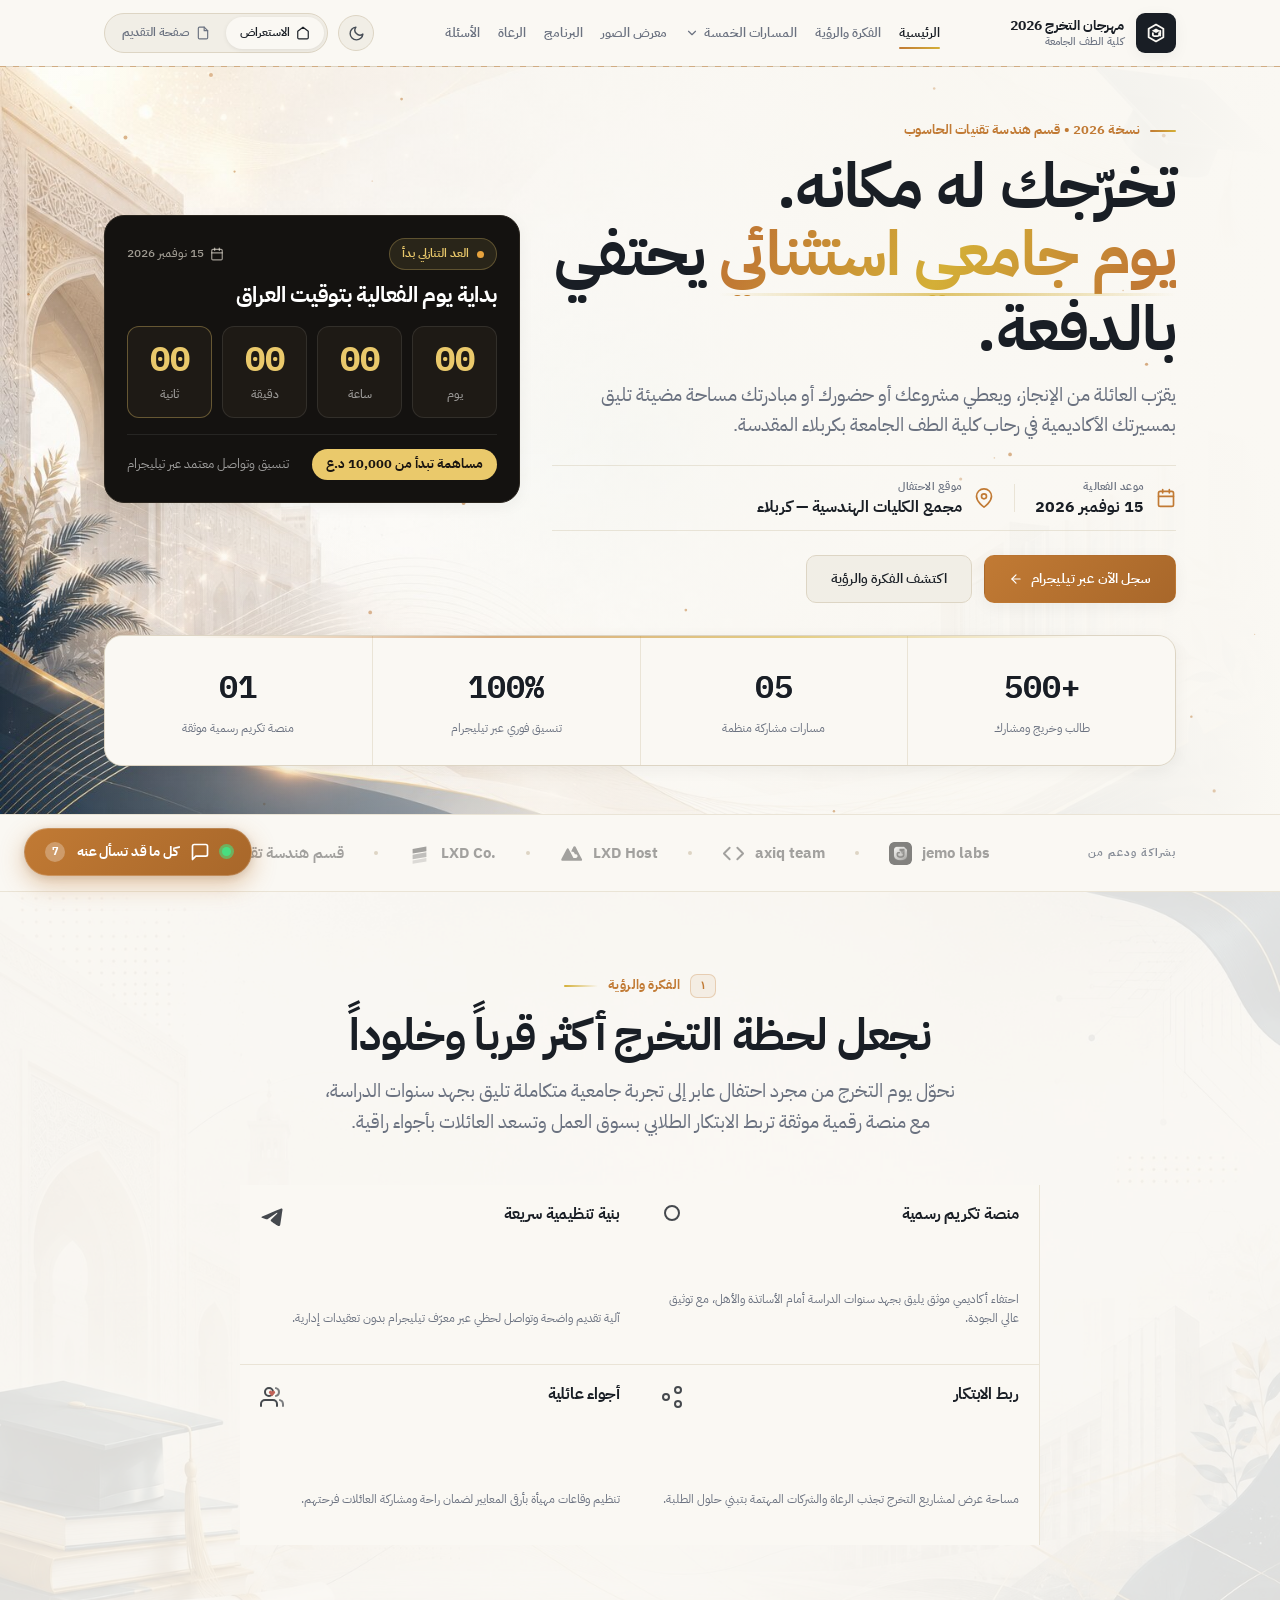
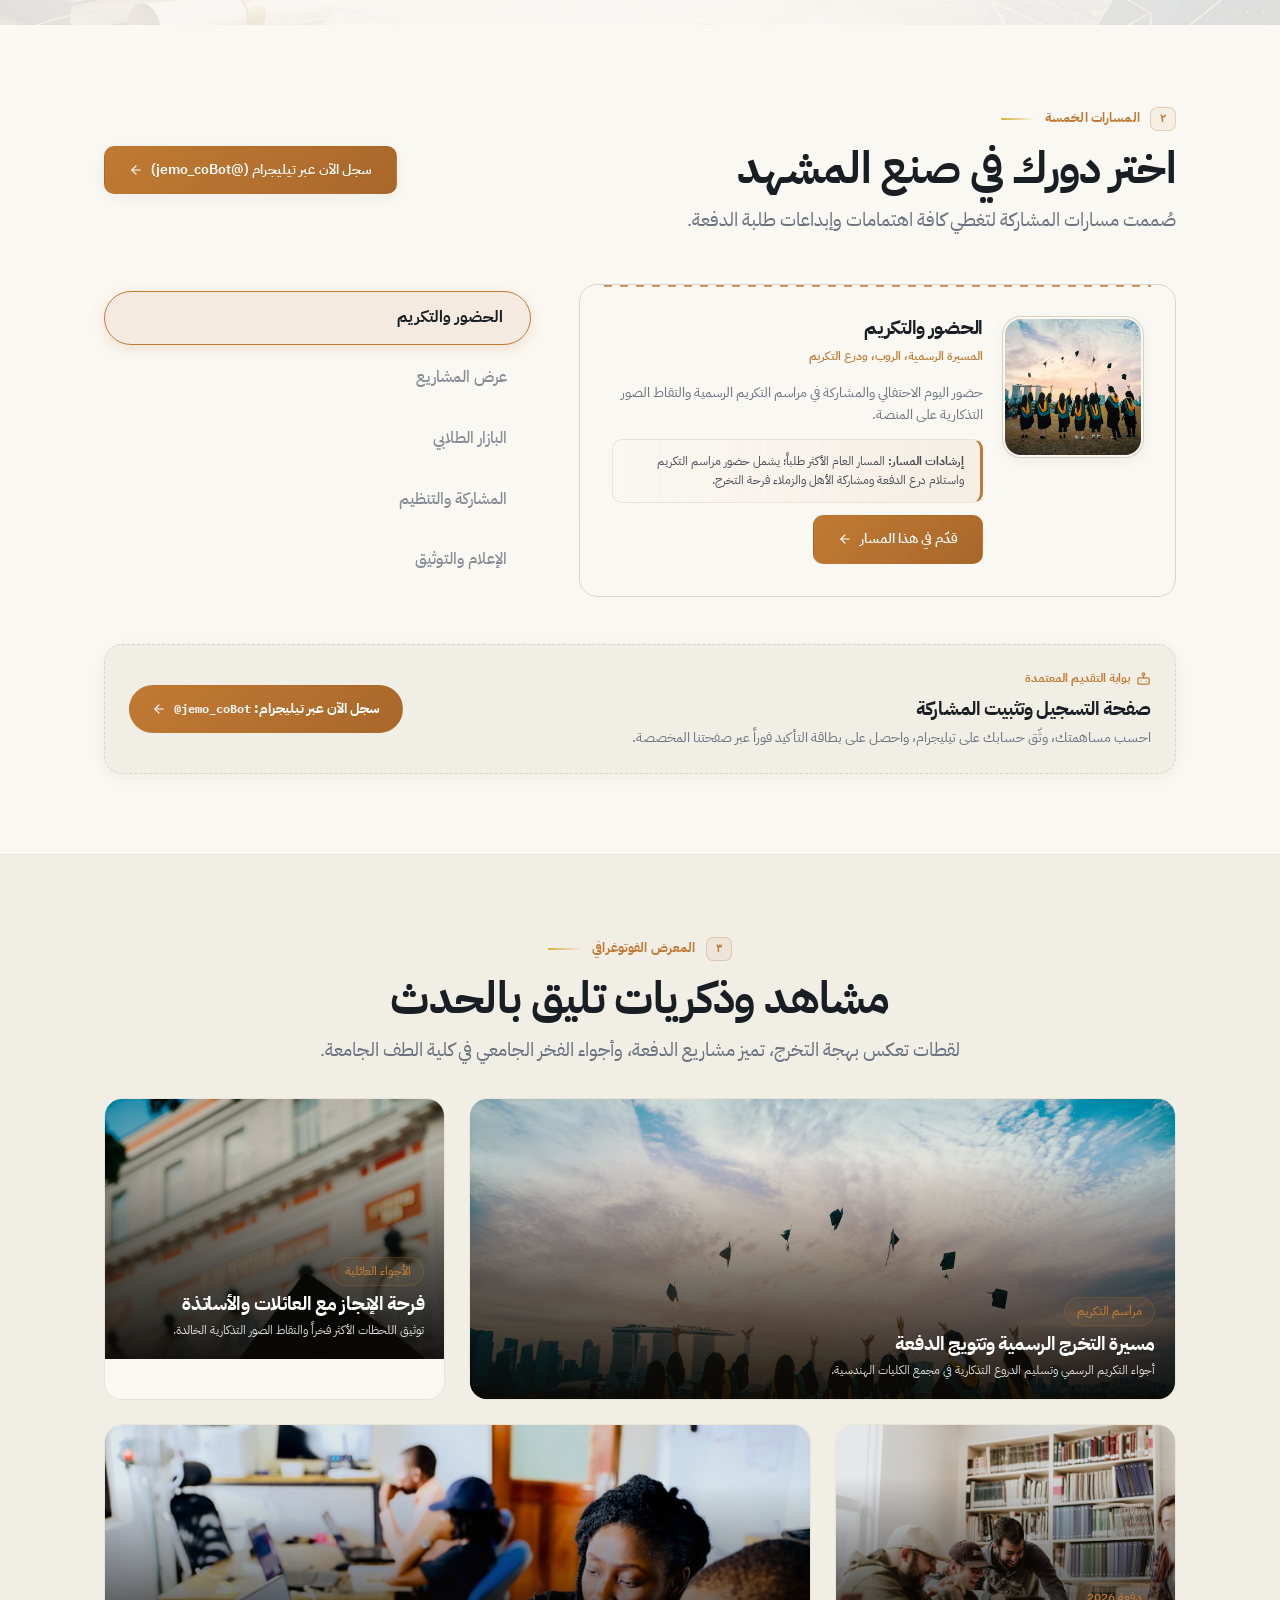
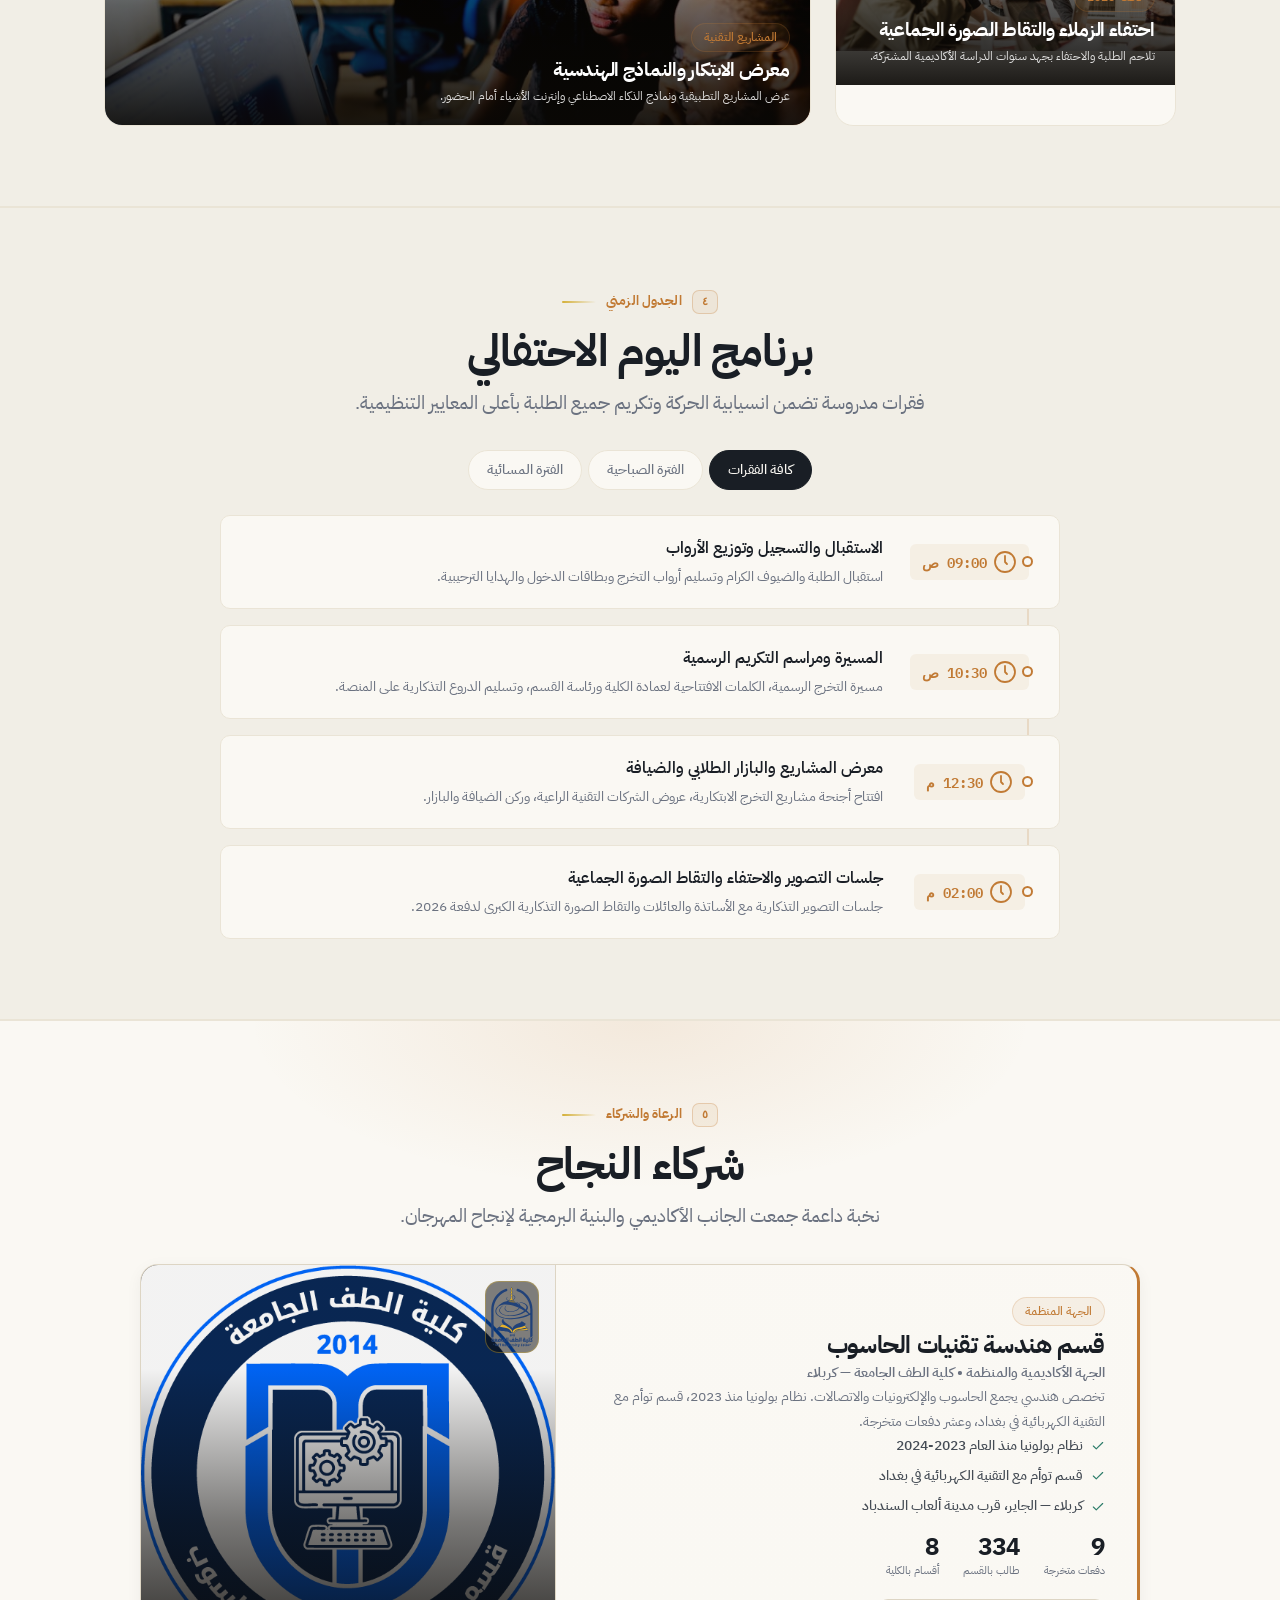
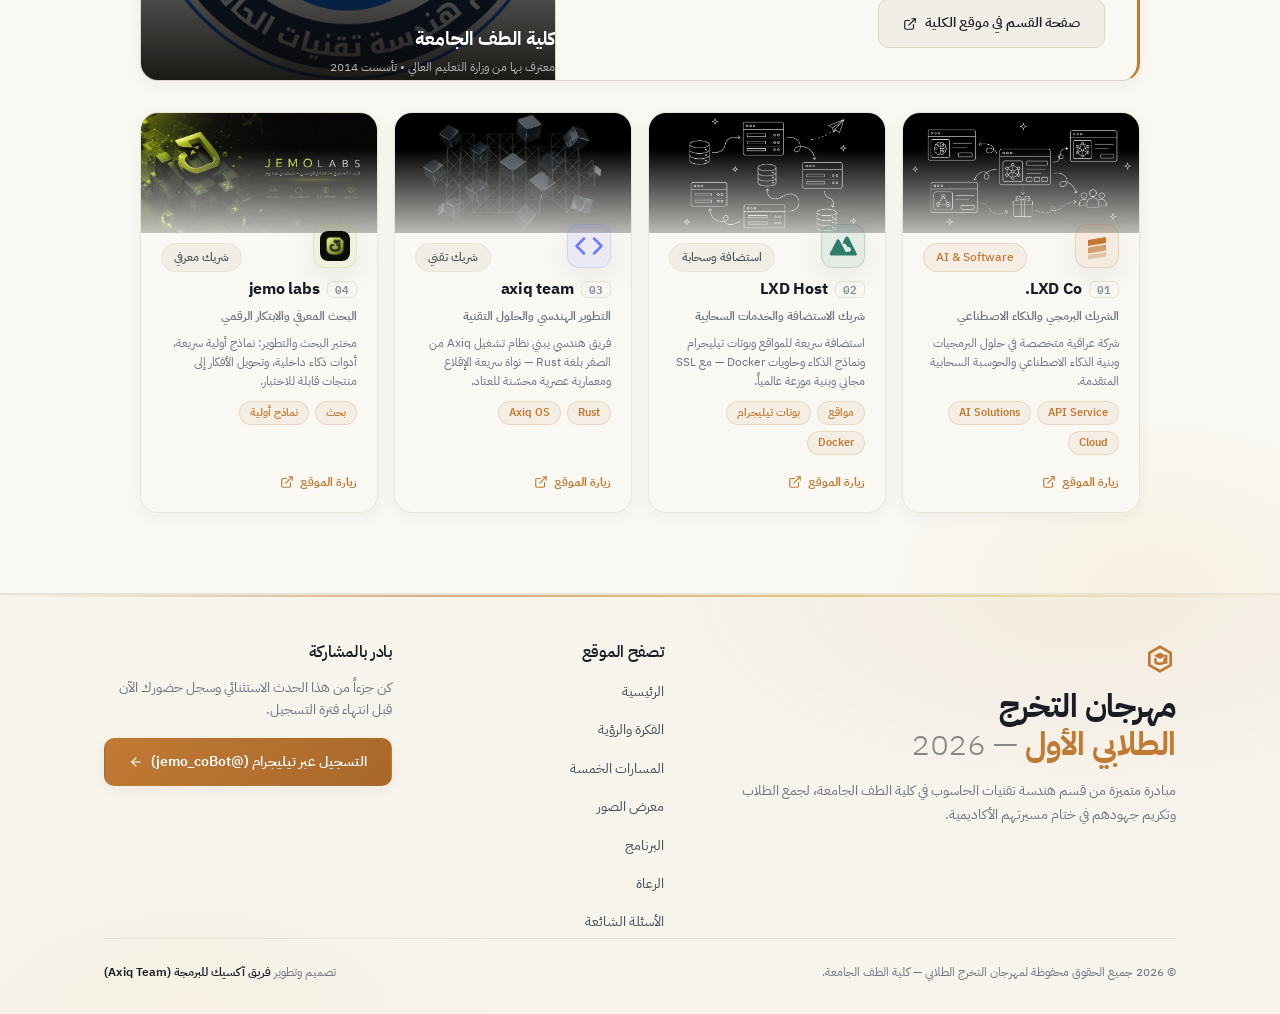
==== index.html @ ac850d54 "Move site to repo root for static host auto-detect" ====
<!doctype html>
<html lang="ar" dir="rtl">
  <head>
    <meta charset="UTF-8" />
    <meta name="viewport" content="width=device-width, initial-scale=1.0" />
    <meta name="theme-color" content="#faf8f3" />
    <meta name="description" content="مهرجان التخرج الطلابي الأول 2026 — قسم هندسة تقنيات الحاسوب | كلية الطف الجامعة (كربلاء المقدسة)." />
    <meta name="robots" content="index,follow,max-image-preview:large" />
    <link rel="icon" type="image/svg+xml" href="./public/favicon.svg" sizes="any" />
    <link rel="apple-touch-icon" href="./public/favicon.svg" />
    <link rel="preload" as="image" href="./public/images/hero-art.jpg" fetchpriority="high" />
    <link rel="preconnect" href="https://fonts.googleapis.com" />
    <link rel="preconnect" href="https://fonts.gstatic.com" crossorigin />
    <link href="https://fonts.googleapis.com/css2?family=IBM+Plex+Sans+Arabic:wght@400;600;700&family=IBM+Plex+Mono:wght@600&display=swap" rel="stylesheet" />
    <link rel="stylesheet" href="./src/style.css" />
    <meta name="color-scheme" content="light dark" />
    <script>(function(){try{var t=localStorage.getItem("mgf-theme");if(!t)t=matchMedia("(prefers-color-scheme: dark)").matches?"dark":"light";document.documentElement.dataset.theme=t;}catch(e){}})();</script>
    <title>مهرجان التخرج الطلابي الأول 2026 — قسم هندسة تقنيات الحاسوب | كلية الطف الجامعة</title>

    <!-- Open Graph / Twitter Card: تحسين شكل مشاركة الرابط على واتساب وتويتر وفيسبوك -->
    <meta property="og:type" content="website" />
    <meta property="og:locale" content="ar_IQ" />
    <meta property="og:site_name" content="مهرجان التخرج الطلابي الأول 2026" />
    <meta property="og:title" content="مهرجان التخرج الطلابي الأول 2026 — كلية الطف الجامعة" />
    <meta property="og:description" content="مهرجان التخرج الطلابي الأول 2026 — قسم هندسة تقنيات الحاسوب | كلية الطف الجامعة (كربلاء المقدسة)." />
    <meta property="og:image" content="./public/images/hero-graduation-main.jpg" />
    <meta property="og:image:type" content="image/jpeg" />
    <meta property="og:image:width" content="1400" />
    <meta property="og:image:height" content="933" />
    <meta property="og:image:alt" content="مسيرة التخرج الرسمية وتتويج دفعة 2026 في كلية الطف الجامعة" />
    <meta name="twitter:card" content="summary_large_image" />
    <meta name="twitter:title" content="مهرجان التخرج الطلابي الأول 2026 — كلية الطف الجامعة" />
    <meta name="twitter:description" content="مهرجان التخرج الطلابي الأول 2026 — قسم هندسة تقنيات الحاسوب | كلية الطف الجامعة (كربلاء المقدسة)." />
    <meta name="twitter:image" content="./public/images/hero-graduation-main.jpg" />
    <meta name="twitter:image:alt" content="مسيرة التخرج الرسمية وتتويج دفعة 2026 في كلية الطف الجامعة" />

    <!-- Structured Data: Event Schema -->
    <script type="application/ld+json">
    {
      "@context": "https://schema.org",
      "@type": "Event",
      "name": "المهرجان الطلابي الأول للتخرج",
      "description": "مهرجان التخرج الطلابي الأول 2026 — قسم هندسة تقنيات الحاسوب | كلية الطف الجامعة (كربلاء المقدسة)",
      "startDate": "2026-11-15T09:00:00+03:00",
      "endDate": "2026-11-15T21:00:00+03:00",
      "location": {
        "@type": "Place",
        "name": "مجمع الكليات الهندسية",
        "address": {
          "@type": "PostalAddress",
          "addressCountry": "IQ",
 "addressRegion": "كربلاء",
          "addressLocality": "كربلاء المقدسة"
        }
      },
      "organizer": {
        "@type": "Organization",
        "name": "قسم هندسة تقنيات الحاسوب",
        "url": "https://taf-university.edu.iq"
      },
      "audience": "طلاب وخريجو قسم هندسة تقنيات الحاسوب",
      "keywords": "melahed, تخرج, 2026, كربلاء, الجامعة, العراق"
    }
    </script>

    <link rel="canonical" href="https://taf-graduation-2026.github.io/" />
    <link rel="alternate" hreflang="ar" href="https://taf-graduation-2026.github.io/" />
  </head>
  <body>
    <a href="#view-home" class="skip-link" aria-label="الانتقال إلى المحتوى الرئيسي">الانتقال إلى المحتوى الرئيسي</a>
    <div id="app"></div>
    <noscript>يرجى تفعيل JavaScript في المتصفح لعرض هذه الصفحة بشكل صحيح.</noscript>
    <script src="./src/main.js" defer></script>
  </body>
</html>
---- src/style.css ----
:root {
  /* ===== نظام "لوحة الدائرة" (Circuit Board) ===== */
  /* هوية بصرية مستوحاة من الهندسة الحاسوبية: لوحة دوائر دافئة، */
  /* مسارات نحاسية، ونبضة إشارة تركوازية — بدل القالب الأزرق التقليدي */
  --bg: #faf8f3;
  --surface: #f1eee6;
  --surface-warm: #f7f4ec;
  --fg: #191e25;
  --fg-2: #454c55;
  --muted: #6b7280;
  --meta: #868c96;
  --border: #ddd5c4;
  --border-soft: #eae4d6;
  --accent: #c17a34;
  --accent-on: #ffffff;
  --accent-hover: #a8672a;
  --accent-active: #8f5722;
  --success: #2e7d6b;
  --warn: #c99a2e;
  --danger: #b33f32;
  --font-display: "IBM Plex Sans Arabic",
  -apple-system,
  BlinkMacSystemFont,
  "SF Pro Display",
  "Segoe UI",
  Roboto,
  sans-serif;
  --font-body: "IBM Plex Sans Arabic",
  -apple-system,
  BlinkMacSystemFont,
  "SF Pro Text",
  "Segoe UI",
  Roboto,
  sans-serif;
  --font-mono: "IBM Plex Mono",
  "SF Mono",
  ui-monospace,
  Menlo,
  Monaco,
  Consolas,
  monospace;
  --text-xs: 12px;
  --text-sm: 14px;
  --text-base: 16px;
  --text-lg: 19px;
  --text-xl: 24px;
  --text-2xl: 32px;
  --text-3xl: 44px;
  --text-4xl: 60px;
  --leading-body: 1.6;
  --leading-tight: 1.15;
  --tracking-display: -.015em;
  --space-1: 4px;
  --space-2: 8px;
  --space-3: 12px;
  --space-4: 16px;
  --space-5: 20px;
  --space-6: 24px;
  --space-8: 32px;
  --space-12: 48px;
  --section-y-desktop: 80px;
  --section-y-tablet: 56px;
  --section-y-phone: 40px;
  --radius-sm: 6px;
  --radius-md: 10px;
  --radius-lg: 18px;
  --radius-pill: 980px;
  --elev-flat: none;
  --elev-ring: 0 0 0 1px var(--border);
  --elev-raised: 0 10px 28px rgba(25,
  30,
  37,
  .07);
  --elev-subtle: 0 4px 16px rgba(25,
  30,
  37,
  .05);
  --focus-ring: 0 0 0 4px color-mix(in oklab,
  var(--accent),
  transparent 70%);
  --motion-fast: .16s;
  --motion-base: .24s;
  --ease-standard: cubic-bezier(.28,
  0,
  .22,
  1);
  --container-max: 1120px;
  --container-gutter-desktop: 24px;
  --container-gutter-tablet: 20px;
  --container-gutter-phone: 16px}

*,
*:before,
*:after {
  box-sizing:border-box;
  margin:0;
  padding:0}

html {
  scroll-behavior:smooth;
  background-color:var(--bg);
  color:var(--fg);
  font-family:var(--font-body);
  font-size:var(--text-base);
  line-height:var(--leading-body);
  -webkit-font-smoothing:antialiased}

body {
  background-color:var(--bg);
  overflow-x:hidden}


.progress-bar-container {
  position:fixed;
  top:0;
  left:0;
  right:0;
  height:3px;
  background:transparent;
  z-index:9999;
  pointer-events:none;
}

.progress-bar-fill {
  height:100%;
  background:linear-gradient(90deg,#c17a34,#2e7d6b,#d4af37);
  width:0%;
  transition:width .1s linear;
}

#confettiCanvas {
  position:fixed;
  inset:0;
  width:100%;
  height:100%;
  pointer-events:none;
  z-index:99999;
}

a {
  color:inherit;
  text-decoration:none}

button,
input,
select,
textarea {
  font:inherit;
  color:inherit}

.container {
  width:100%;
  max-width:var(--container-max);
  margin-inline:auto;
  padding-inline:var(--container-gutter-desktop)}

@media (max-width: 920px) {
  .container {
    padding-inline:var(--container-gutter-tablet)  }

}

@media (max-width: 640px) {
  .container {
    padding-inline:var(--container-gutter-phone)  }

}

h1,
h2,
h3,
h4 {
  font-family:var(--font-display);
  font-weight:700;
  line-height:var(--leading-tight);
  letter-spacing:var(--tracking-display)}

.eyebrow {
  display:inline-flex;
  align-items:center;
  gap:6px;
  font-size:var(--text-xs);
  font-weight:600;
  color:var(--accent);
  text-transform:uppercase;
  letter-spacing:.05em;
  margin-bottom:var(--space-2)}

.lead {
  font-size:var(--text-lg);
  color:var(--muted);
  max-width:640px;
  font-weight:400}

.body-muted {
  color:var(--muted);
  font-size:var(--text-sm)}

.badge {
  display:inline-flex;
  align-items:center;
  gap:6px;
  padding:4px 12px;
  border-radius:var(--radius-pill);
  font-size:var(--text-xs);
  font-weight:500;
  background:var(--surface);
  color:var(--fg-2);
  border:1px solid var(--border-soft)}

.badge-accent {
  background:color-mix(in oklab,
  var(--accent),
  transparent 92%);
  color:var(--accent);
  border-color:color-mix(in oklab,
  var(--accent),
  transparent 80%)}

.badge-dot {
  width:6px;
  height:6px;
  border-radius:50%;
  background:var(--accent)}

.btn {
  display:inline-flex;
  align-items:center;
  justify-content:center;
  gap:8px;
  padding:12px 24px;
  border-radius:var(--radius-md);
  font-size:var(--text-sm);
  font-weight:600;
  border:1.5px solid transparent;
  cursor:pointer;
  transition:all var(--motion-base) var(--ease-standard);
  text-decoration:none;
  white-space:nowrap}

.btn:focus-visible {
  outline:none;
  box-shadow:var(--focus-ring)}

.btn-primary {
  background:var(--accent);
  color:var(--accent-on)}

.btn-primary:hover {
  background:var(--accent-hover);
  transform:translateY(-1px)}

.btn-primary:active {
  background:var(--accent-active);
  transform:translateY(0)}

.btn-secondary {
  background:var(--surface);
  color:var(--fg);
  border:1px solid var(--border)}

.btn-secondary:hover {
  background:var(--border-soft);
  border-color:var(--meta);
  transform:translateY(-1px)}

.btn-secondary:active {
  background:var(--border);
  transform:translateY(0)}

.btn-dark {
  background:var(--fg);
  color:var(--bg)}

.btn-dark:hover {
  background:#000f14;
  transform:translateY(-1px)}

.btn-ghost {
  background:transparent;
  color:var(--accent);
  padding:8px 12px}

.btn-ghost:hover {
  background:color-mix(in oklab,
  var(--accent),
  transparent 94%)}

.btn.is-loading {
  cursor:progress;
  opacity:.82;
  position:relative;
  pointer-events:none}

.btn.is-loading:after {
  content:"";
  width:14px;
  height:14px;
  border:2px solid rgba(255,
  255,
  255,
  .4);
  border-top-color:#fff;
  border-radius:50%;
  animation:spin .7s linear infinite;
  margin-right:6px}

@keyframes spin {
  to {
    transform:rotate(360deg)  }

}

.icon-svg {
  width:18px;
  height:18px;
  stroke-width:2;
  stroke:currentColor;
  fill:none;
  stroke-linecap:round;
  stroke-linejoin:round;
  flex-shrink:0}

.icon-svg-sm {
  width:14px;
  height:14px;
  stroke-width:2;
  stroke:currentColor;
  fill:none;
  stroke-linecap:round;
  stroke-linejoin:round;
  flex-shrink:0}

.icon-svg-lg {
  width:24px;
  height:24px;
  stroke-width:1.8;
  stroke:currentColor;
  fill:none;
  stroke-linecap:round;
  stroke-linejoin:round;
  flex-shrink:0}

.site-nav {
  position:sticky;
  top:0;
  z-index:100;
  background:#faf8f3d9;
  backdrop-filter:saturate(160%) blur(20px);
  -webkit-backdrop-filter:saturate(160%) blur(20px);
  border-bottom:1px solid var(--border);
  transition:background var(--motion-base)}

.site-nav:after {
  content:"";
  position:absolute;
  bottom:-1px;
  right:0;
  left:0;
  height:1px;
  background:repeating-linear-gradient(90deg, var(--accent) 0 6px, transparent 6px 13px);
  opacity:.45}

section[id] {
  scroll-margin-top:72px}

.site-nav-inner {
  display:flex;
  align-items:center;
  justify-content:space-between;
  height:58px;
  gap:16px}

.nav-brand {
  display:flex;
  align-items:center;
  gap:10px;
  font-weight:700;
  font-size:var(--text-sm);
  color:var(--fg);
  cursor:pointer}

.nav-brand-tag {
  font-size:11px;
  padding:2px 8px;
  border-radius:var(--radius-pill);
  background:var(--surface);
  color:var(--muted);
  border:1px solid var(--border-soft);
  white-space:nowrap}

.nav-links {
  display:flex;
  align-items:center;
  gap:20px;
  list-style:none}

.skip-link {
  position: absolute;
  left: -9999px;
  top: -9999px;
  width: 1px;
  height: 1px;
  overflow: hidden;
}
.skip-link:focus {
  position: fixed;
  left: 0;
  top: 0;
  width: 100%;
  padding: var(--space-4);
  background: var(--accent);
  color: var(--bg);
  z-index: 9999;
  font-size: var(--text-lg);
  border-radius: 0;
}

@media (max-width: 992px) {
  .nav-links {
    display:none  }

}

.nav-link {
  font-size:var(--text-sm);
  color:var(--muted);
  transition:color var(--motion-fast);
  cursor:pointer;
  background:none;
  border:none;
  padding:4px 0}

.nav-link:hover,
.nav-link.active {
  color:var(--fg)}

.nav-actions {
  display:flex;
  align-items:center;
  gap:10px}

.view-switcher-pill {
  display:flex;
  align-items:center;
  background:var(--surface);
  border:1px solid var(--border);
  border-radius:var(--radius-pill);
  padding:3px;
  gap:2px}

.view-tab-btn {
  padding:6px 14px;
  border-radius:var(--radius-pill);
  font-size:var(--text-xs);
  font-weight:600;
  border:none;
  background:transparent;
  color:var(--muted);
  cursor:pointer;
  display:flex;
  align-items:center;
  gap:6px;
  transition:all var(--motion-base) var(--ease-standard);
  white-space:nowrap}

.view-tab-btn.active {
  background:var(--bg);
  color:var(--fg);
  box-shadow:0 1px 4px #00000014}

.screen-view {
  display:none;
  animation:fadeInScreen var(--motion-base) var(--ease-standard) forwards}

.screen-view.active {
  display:block}

@keyframes fadeInScreen {
  0% {
    opacity:0;
    transform:translateY(6px)  }

to {
    opacity:1;
    transform:translateY(0)  }

}

.section-py {
  padding-block:var(--section-y-desktop)}

@media (max-width: 920px) {
  .section-py {
    padding-block:var(--section-y-tablet)  }

}

@media (max-width: 640px) {
  .section-py {
    padding-block:var(--section-y-phone)  }

}

.section-surface {
  background:var(--surface);
  border-top:1px solid var(--border-soft);
  border-bottom:1px solid var(--border-soft)}

.section-header {
  margin-bottom:var(--space-8)}

.section-header.text-center {
  text-align:center}

.section-header.text-center .lead {
  margin-inline:auto}

.section-title {
  font-size:var(--text-3xl);
  margin-bottom:var(--space-3)}

@media (max-width: 640px) {
  .section-title {
    font-size:var(--text-2xl)  }

}

.m-box {
  background:var(--bg);
  border:1px solid var(--border-soft);
  border-radius:var(--radius-lg);
  padding:var(--space-6);
  transition:border-color var(--motion-base) var(--ease-standard),
  box-shadow var(--motion-base) var(--ease-standard),
  transform var(--motion-base) var(--ease-standard);
  position:relative;
  display:flex;
  flex-direction:column}

.m-box:hover {
  border-color:var(--border);
  box-shadow:var(--elev-raised);
  transform:translateY(-3px)}

.hero-wrapper {
  padding-top:var(--space-12);
  padding-bottom:var(--space-12);
  position:relative;
  overflow:hidden}

.hero-wrapper .container {
  position:relative;
  z-index:2}

.canvas-stars {
  position:absolute;
  inset:0;
  width:100%;
  height:100%;
  pointer-events:none;
  z-index:1;
  opacity:.65}

.hero-grid {
  display:grid;
  grid-template-columns:1.2fr .8fr;
  gap:var(--space-8);
  align-items:center}

@media (max-width: 920px) {
  .hero-grid {
    grid-template-columns:1fr;
    gap:var(--space-6)  }

}

.hero-title {
  font-size:var(--text-4xl);
  font-weight:700;
  line-height:1.1;
  margin-bottom:var(--space-4);
  color:var(--fg)}

.hero-title span.highlight {
  color:var(--accent);
  display:inline-block}

@media (max-width: 640px) {
  .hero-title {
    font-size:var(--text-3xl)  }

}

.hero-event-details {
  display: flex;
  align-items: center;
  flex-wrap: wrap;
  gap: 20px;
  margin-block: var(--space-6);
  padding-block: var(--space-3);
  border-block: 1px solid color-mix(in oklab, var(--border), transparent 40%);
}

.event-detail-item {
  display: flex;
  align-items: center;
  gap: 12px;
}

.event-detail-icon {
  display: inline-flex;
  align-items: center;
  justify-content: center;
  color: var(--accent);
  flex-shrink: 0;
}

.event-detail-icon svg {
  width: 20px;
  height: 20px;
}

.event-detail-text {
  display: flex;
  flex-direction: column;
  gap: 2px;
}

.event-detail-label {
  font-size: 11px;
  font-weight: 600;
  color: var(--muted);
  letter-spacing: 0.02em;
}

.event-detail-val {
  font-size: var(--text-base);
  font-weight: 700;
  color: var(--fg);
  line-height: 1.3;
}

.event-detail-separator {
  width: 1px;
  height: 28px;
  background: var(--border-soft);
  flex-shrink: 0;
}

@media (max-width: 640px) {
  .hero-event-details {
    gap: 14px;
    padding-block: var(--space-2);
  }
  .event-detail-separator {
    display: none;
  }
  .event-detail-item {
    width: 100%;
  }
  .event-detail-val {
    font-size: var(--text-sm);
  }
}

[data-theme="dark"] .hero-event-details {
  border-color: rgba(255, 255, 255, 0.08);
}
[data-theme="dark"] .event-detail-separator {
  background: rgba(255, 255, 255, 0.12);
}
[data-theme="dark"] .event-detail-val {
  color: #fff;
}
.hero-actions {
  display: flex;
  align-items: center;
  gap: 12px;
  flex-wrap: wrap;
}

@media (max-width: 640px) {
  .hero-actions {
    flex-direction: column;
    gap: 10px;
    width: 100%;
    margin-top: var(--space-4);
  }
  .hero-actions .btn {
    width: 100%;
    height: 44px;
    padding: 10px 18px;
    font-size: 13.5px;
    justify-content: center;
    border-radius: var(--radius-md);
  }
}

.countdown-box {
  background:#141210;
  border:1px solid #2a251e;
  border-radius:20px;
  padding:22px;
  box-shadow:0 8px 24px rgba(0,
  0,
  0,
  .18);
  position:relative;
  overflow:hidden;
  color:#f5efe2}

.countdown-box:before {
  content:none}

.countdown-top {
  display:flex;
  align-items:center;
  justify-content:space-between;
  gap:10px;
  margin-bottom:10px}

.cd-status {
  display:inline-flex;
  align-items:center;
  gap:8px;
  font-size:12px;
  font-weight:600;
  color:#eac96b;
  background:rgba(234,
  201,
  107,
  .1);
  border:1px solid rgba(234,
  201,
  107,
  .28);
  border-radius:var(--radius-pill);
  padding:5px 12px;
  white-space:nowrap}

.cd-dot {
  width:7px;
  height:7px;
  border-radius:50%;
  background:#e8a33d;
  flex-shrink:0}

.cd-date {
  display:inline-flex;
  align-items:center;
  gap:6px;
  font-size:12px;
  font-weight:500;
  color:rgba(245,
  239,
  226,
  .62);
  white-space:nowrap}

.cd-date .icon-svg {
  width:14px;
  height:14px}

.countdown-subtitle {
  font-size:22px;
  font-weight:700;
  line-height:1.4;
  color:#ffffff;
  margin:0 0 16px}

.countdown-footer {
  margin-top:16px;
  padding-top:14px;
  border-top:1px solid rgba(255,255,255,.08);
  display:flex;
  justify-content:space-between;
  align-items:center;
  flex-wrap:wrap;
  gap:10px;
  position:relative}

.countdown-footer-note {
  font-size:12.5px;
  color:rgba(255,255,255,.58)}

.countdown-footer-price {
  font-size:13px;
  font-weight:700;
  color:#1a1510;
  background:#eac96b;
  border-radius:var(--radius-pill);
  padding:5px 14px;
  white-space:nowrap}

.countdown-timer-grid {
  display:grid;
  grid-template-columns:repeat(4,
  1fr);
  gap:10px;
  text-align:center;
  position:relative}

.timer-tile {
  background:#1e1a15;
  border:1px solid rgba(255,255,255,.09);
  border-radius:12px;
  padding:14px 6px 10px}

.timer-tile-sec {
  border-color:rgba(234,
  201,
  107,
  .35)}

.timer-value {
  font-family:var(--font-mono);
  font-size:34px;
  font-weight:700;
  font-variant-numeric:tabular-nums;
  color:#eac96b;
  line-height:1;
  display:block;
  margin-bottom:6px}

.timer-label {
  font-size:12px;
  color:rgba(255,255,255,.55);
  font-weight:500}

.timer-value.tick,
.timer-value.tick-soft {
  animation:tickSoft var(--motion-fast) var(--ease-standard)}

@keyframes tickSoft {
  0% {
    transform:translateY(0);
    opacity:1  }

 45% {
    transform:translateY(-18%);
    opacity:.45  }

 to {
    transform:translateY(0);
    opacity:1  }

}

.timer-tile.pulse {
  border-color:rgba(234,
  201,
  107,
  .55)}

@media (max-width: 420px) {
  .countdown-box {
    padding:18px 14px;
    border-radius:18px  }

  .countdown-subtitle {
    font-size:19px;
    margin-bottom:14px  }

  .countdown-timer-grid {
    gap:8px  }

  .timer-tile {
    padding:12px 4px 9px  }

  .timer-value {
    font-size:26px  }

  .cd-date {
    font-size:11px  }

}

.stats-strip {
  display:grid;
  grid-template-columns:repeat(4,
  1fr);
  gap:1px;
  background:var(--border-soft);
  border:1px solid var(--border-soft);
  border-radius:var(--radius-lg);
  overflow:hidden;
  margin-top:var(--space-8)}

@media (max-width: 768px) {
  .stats-strip {
    grid-template-columns:repeat(2,
    1fr)  }

}

.stat-cell {
  background:var(--bg);
  padding:var(--space-6);
  text-align:center}

.stat-number {
  font-size:var(--text-2xl);
  font-weight:600;
  color:var(--fg);
  display:block;
  margin-bottom:4px;
  font-family:var(--font-mono)}

.stat-desc {
  font-size:var(--text-xs);
  color:var(--muted)}

.bento-grid {
  display:grid;
  grid-template-columns:repeat(3,
  1fr);
  gap:var(--space-6)}

@media (max-width: 920px) {
  .bento-grid {
    grid-template-columns:1fr  }

}

.bento-span-2 {
  grid-column:span 2}

@media (max-width: 920px) {
  .bento-span-2 {
    grid-column:span 1  }

}

.box-icon-wrap {
  width:44px;
  height:44px;
  border-radius:var(--radius-md);
  background:var(--surface);
  border:1px solid var(--border-soft);
  display:flex;
  align-items:center;
  justify-content:center;
  color:var(--fg);
  margin-bottom:var(--space-4)}

.box-title {
  font-size:var(--text-lg);
  font-weight:700;
  margin-bottom:var(--space-2);
  color:var(--fg)}

.box-text {
  font-size:var(--text-sm);
  color:var(--muted);
  line-height:1.6;
  margin-bottom:var(--space-4)}

.tracks-grid {
  display:grid;
  grid-template-columns:repeat(3,
  1fr);
  gap:var(--space-6)}

@media (max-width: 920px) {
  .tracks-grid {
    grid-template-columns:repeat(2,
    1fr)  }

}

@media (max-width: 640px) {
  .tracks-grid {
    grid-template-columns:1fr  }

}

.track-card {
  background:var(--bg);
  border:1px solid var(--border-soft);
  border-radius:var(--radius-lg);
  padding:var(--space-6);
  display:flex;
  flex-direction:column;
  justify-content:space-between;
  transition:all var(--motion-base) var(--ease-standard);
  position:relative;
  overflow:hidden}

.track-card:hover {
  border-color:var(--border);
  box-shadow:var(--elev-raised);
  transform:translateY(-3px)}

.track-card-media {
  position:relative;
  width:calc(100% + var(--space-6) * 2);
  margin:calc(var(--space-6) * -1) calc(var(--space-6) * -1) var(--space-4);
  height:160px;
  overflow:hidden;
  border-top-left-radius:calc(var(--radius-lg) - 1px);
  border-top-right-radius:calc(var(--radius-lg) - 1px);
  background:var(--surface-warm)}

.track-card-img {
  width:100%;
  height:100%;
  object-fit:cover;
  object-position:center;
  transition:transform var(--motion-base) var(--ease-standard);
  display:block}

.track-card:hover .track-card-img {
  transform:scale(1.06)}

.track-card-media-overlay {
  position:absolute;
  inset:0;
  background:linear-gradient(180deg,
  #0000000d,
  #0006);
  pointer-events:none}

.track-media-badge {
  position:absolute;
  bottom:12px;
  right:12px;
  z-index:2;
  box-shadow:0 2px 8px #0003}

.track-num {
  font-family:var(--font-mono);
  font-size:var(--text-xs);
  font-weight:600;
  color:var(--accent);
  margin-bottom:var(--space-2);
  display:block}

.gallery-grid {
  display:grid;
  grid-template-columns:repeat(3,
  1fr);
  gap:var(--space-6)}

@media (max-width: 920px) {
  .gallery-grid {
    grid-template-columns:1fr  }

}

.gallery-card {
  position:relative;
  border-radius:var(--radius-lg);
  overflow:hidden;
  border:1px solid var(--border-soft);
  background:var(--bg);
  transition:transform var(--motion-base) var(--ease-standard),
  box-shadow var(--motion-base) var(--ease-standard),
  border-color var(--motion-base) var(--ease-standard)}

.gallery-card:hover {
  transform:translateY(-4px);
  border-color:var(--border);
  box-shadow:var(--elev-raised)}

.gallery-col-2 {
  grid-column:span 2}

@media (max-width: 920px) {
  .gallery-col-2 {
    grid-column:span 1  }

}

.gallery-img-wrapper {
  position:relative;
  width:100%;
  height:260px;
  overflow:hidden}

.gallery-col-2 .gallery-img-wrapper {
  height:300px}

.gallery-img {
  width:100%;
  height:100%;
  object-fit:cover;
  object-position:center;
  transition:transform .4s var(--ease-standard);
  display:block}

.gallery-card:hover .gallery-img {
  transform:scale(1.05)}

.gallery-overlay {
  position:absolute;
  inset:0;
  background:linear-gradient(180deg,
  #0000000d,
  #000c);
  display:flex;
  flex-direction:column;
  justify-content:flex-end;
  padding:var(--space-5);
  color:#fff;
  pointer-events:none}

.gallery-card-title {
  font-size:var(--text-lg);
  font-weight:700;
  color:#fff;
  margin-bottom:4px;
  line-height:1.3}

.gallery-card-desc {
  font-size:var(--text-xs);
  color:#ffffffd9;
  line-height:1.5}

.schedule-filter-bar {
  display:flex;
  justify-content:center;
  gap:6px;
  margin-bottom:var(--space-6);
  flex-wrap:wrap}

.filter-btn {
  padding:8px 18px;
  border-radius:var(--radius-pill);
  border:1px solid var(--border-soft);
  background:var(--bg);
  font-size:var(--text-sm);
  font-weight:500;
  color:var(--muted);
  cursor:pointer;
  transition:all var(--motion-fast)}

.filter-btn:hover {
  color:var(--fg);
  border-color:var(--border)}

.filter-btn.active {
  background:var(--fg);
  color:var(--bg);
  border-color:var(--fg)}

.timeline-list {
  display:flex;
  flex-direction:column;
  gap:var(--space-4);
  max-width:840px;
  margin-inline:auto}

.timeline-time-badge {
  display:inline-flex;
  align-items:center;
  gap:6px;
  font-family:var(--font-mono);
  font-size:var(--text-sm);
  font-weight:600;
  color:var(--accent);
  background:color-mix(in oklab,
  var(--accent),
  transparent 92%);
  padding:6px 12px;
  border-radius:var(--radius-sm);
  width:fit-content;
  justify-self:center;
  position:relative}

.timeline-item {
  display:grid;
  grid-template-columns:140px 1fr;
  gap:var(--space-4);
  background:var(--bg);
  border:1px solid var(--border-soft);
  border-radius:var(--radius-md);
  padding:var(--space-5);
  transition:all var(--motion-base) var(--ease-standard);
  align-items:center;
  position:relative;
  z-index:2}

.timeline-item:hover {
  border-color:var(--border);
  box-shadow:var(--elev-subtle)}

@media (max-width: 640px) {
  .timeline-item {
    grid-template-columns:1fr;
    gap:var(--space-2)  }

.timeline-list.reveal-ready:before,
  .timeline-list.reveal-ready:after,
  .timeline-list.reveal-ready .timeline-item:before {
    display:none  }

}

@media (prefers-reduced-motion: reduce) {
  .sponsors-marquee-track,
  .timer-value.tick,
  .timer-value.tick-soft,
  .timer-tile.pulse {
    animation:none  }

.timeline-list.reveal-ready .timeline-item,
  .timeline-list.reveal-ready .timeline-item.is-visible {
    opacity:1;
    transform:none  }

.timeline-list.reveal-ready:after {
    animation:none;
    transform:scaleY(1)  }

.timeline-list.reveal-ready .timeline-item:before {
    transform:scale(1);
    transition:none  }

.timeline-list.reveal-ready .timeline-item.refilter {
    animation:none  }

.timeline-content-title:after,
  .timeline-item:hover .timeline-content-title:after {
    transition:none;
    transform:none  }

.timeline-item:hover .timeline-time-badge {
    background:var(--bg);
    color:var(--accent)  }

}

.timeline-content-title {
  font-size:var(--text-base);
  font-weight:600;
  color:var(--fg);
  margin-bottom:4px;
  position:relative;
  width:fit-content}

.timeline-content-desc {
  font-size:var(--text-sm);
  color:var(--muted)}

.timeline-list.reveal-ready {
  position:relative;
  z-index:0}

.timeline-list.reveal-ready:before {
  content:"";
  position:absolute;
  inset-inline-start:31px;
  top:0;
  bottom:0;
  width:2px;
  background:color-mix(in oklab,
  var(--accent),
  transparent 82%);
  z-index:-1}

.timeline-list.reveal-ready:after {
  content:"";
  position:absolute;
  inset-inline-start:30.5px;
  top:0;
  height:100%;
  width:3px;
  border-radius:var(--radius-pill);
  background:linear-gradient(180deg,
  var(--accent),
  color-mix(in oklab,
  var(--accent),
  transparent 30%));
  transform-origin:top;
  transform:scaleY(0);
  z-index:-1;
  animation:spine-draw linear both;
  animation-timeline:view();
  animation-range:entry 10% cover 55%}

@keyframes spine-draw {
  to {
    transform:scaleY(1)  }

}

.timeline-list.reveal-ready .timeline-item:before {
  content:"";
  position:absolute;
  inset-inline-start:32px;
  top:50%;
  width:11px;
  height:11px;
  margin-top:-5.5px;
  margin-inline-start:-5.5px;
  border-radius:50%;
  background:var(--bg);
  border:2px solid var(--accent);
  transform:scale(0);
  transition:transform .32s var(--ease-standard) .12s;
  z-index:3}

.timeline-list.reveal-ready .timeline-item.is-visible:before {
  transform:scale(1)}


.timeline-content-title:after {
  content:"";
  position:absolute;
  inset-inline-start:0;
  bottom:-3px;
  height:2px;
  width:100%;
  background:var(--accent);
  transform:scaleX(0);
  transform-origin:inline-start;
  transition:transform var(--motion-fast) var(--ease-standard)}

.timeline-item:hover .timeline-content-title:after {
  transform:scaleX(1)}

.timeline-item:hover .timeline-time-badge {
  background:var(--accent);
  color:var(--accent-on)}

.timeline-list.reveal-ready .timeline-item.refilter {
  animation:refilterIn var(--motion-base) var(--ease-standard)}

@keyframes refilterIn {
  0% {
    opacity:0;
    transform:translateY(14px)  }

to {
    opacity:1;
    transform:none  }

}

.sponsors-marquee-container {
  position:relative;
  width:100%;
  max-width:100%;
  overflow:hidden;
  padding-block:var(--space-3);
  margin-top:var(--space-4);
  margin-bottom:var(--space-6);
  direction:ltr;
  mask-image:linear-gradient(90deg,
  transparent 0%,
  rgba(0,
  0,
  0,
  1) 6%,
  rgba(0,
  0,
  0,
  1) 94%,
  transparent 100%);
  -webkit-mask-image:linear-gradient(90deg,
  transparent 0%,
  rgba(0,
  0,
  0,
  1) 6%,
  rgba(0,
  0,
  0,
  1) 94%,
  transparent 100%)}

.sponsors-marquee-track {
  display:flex;
  flex-direction:row;
  gap:var(--space-4);
  width:max-content;
  animation:marquee-scroll-rtl 20s linear infinite;
  will-change:transform}

.sponsors-marquee-track:hover {
  animation-play-state:paused}

.sponsors-marquee-group {
  display:flex;
  flex-direction:row;
  gap:var(--space-4);
  align-items:center;
  flex-shrink:0}

@keyframes marquee-scroll-rtl {
  0% {
    transform:translateZ(0)  }

to {
    transform:translate3d(-50%,
    0,
    0)  }

}

.sponsor-pill {
  direction:rtl;
  display:inline-flex;
  align-items:center;
  gap:10px;
  background:var(--bg);
  border:1px solid var(--border-soft);
  border-radius:var(--radius-pill);
  padding:10px 20px;
  box-shadow:0 2px 10px #00000008;
  transition:all var(--motion-fast);
  -webkit-user-select:none;
  user-select:none;
  white-space:nowrap;
  flex-shrink:0}

.sponsor-pill:hover {
  border-color:var(--accent);
  box-shadow:var(--elev-raised);
  transform:translateY(-2px)}

.sponsor-pill-icon {
  width:22px;
  height:22px;
  display:flex;
  align-items:center;
  justify-content:center;
  color:var(--fg);
  flex-shrink:0}

.sponsor-pill-icon svg {
  width:100%;
  height:100%}

.sponsor-pill-name {
  font-size:var(--text-sm);
  font-weight:700;
  color:var(--fg)}

.card-dotted-frame {
  position:relative;
  background:linear-gradient(145deg,
  #fff,
  #f9f6ee 45%,
  #f3ede0);
  border-radius:24px;
  padding:44px 32px;
  overflow:hidden;
  border:1px solid var(--border);
  color:var(--fg);
  box-shadow:0 20px 48px #c17a340f,
  0 2px 10px #00000008;
  margin-top:var(--space-8)}

@media (min-width: 768px) {
  .card-dotted-frame {
    padding:60px 52px  }

}

@media (max-width: 640px) {
  .card-dotted-frame {
    padding:32px 18px;
    border-radius:18px  }

.kaaf-grid {
    gap:24px  }

.kaaf-btn {
    width:100%;
    justify-content:center  }

}

.card-dotted-frame:before,
.card-dotted-frame:after {
  content:"";
  position:absolute;
  background:#00000014;
  top:0;
  bottom:0;
  width:1px;
  z-index:20;
  pointer-events:none}

.card-dotted-frame:before {
  left:0}

.card-dotted-frame:after {
  right:0}

.card-dotted-frame .dot-line-top,
.card-dotted-frame .dot-line-bottom {
  position:absolute;
  left:0;
  right:0;
  height:1px;
  background:#00000014;
  z-index:20;
  pointer-events:none}

.card-dotted-frame .dot-line-top {
  top:0}

.card-dotted-frame .dot-line-bottom {
  bottom:0}

.card-dotted-frame .dot {
  position:absolute;
  width:7px;
  height:7px;
  border-radius:50%;
  background:var(--accent);
  box-shadow:0 0 0 2px #ffffffe6;
  z-index:20;
  transform:translate(-50%,
  -50%)}

.card-dotted-frame .dot-tl {
  top:0;
  left:0}

.card-dotted-frame .dot-tr {
  top:0;
  left:100%}

.card-dotted-frame .dot-bl {
  top:100%;
  left:0}

.card-dotted-frame .dot-br {
  top:100%;
  left:100%}

.kaaf-box-bg {
  position:absolute;
  inset:0;
  overflow:hidden;
  pointer-events:none;
  z-index:1}

.kaaf-box-bg-gradient {
  position:absolute;
  inset:0;
  background:radial-gradient(circle at 15% 85%,
  rgba(0,
  113,
  227,
  .08) 0%,
  transparent 60%),
  radial-gradient(circle at 85% 15%,
  rgba(0,
  113,
  227,
  .04) 0%,
  transparent 50%)}

.kaaf-grid {
  position:relative;
  z-index:10;
  display:grid;
  grid-template-columns:1fr 1.15fr;
  gap:48px;
  align-items:center}

@media (max-width: 960px) {
  .kaaf-grid {
    grid-template-columns:1fr;
    gap:36px  }

}

.kaaf-right-col {
  text-align:right}

.kaaf-eyebrow {
  font-size:var(--text-xs);
  font-weight:700;
  text-transform:uppercase;
  color:var(--accent);
  letter-spacing:.05em;
  margin-bottom:10px;
  display:inline-flex;
  align-items:center;
  gap:6px}

.kaaf-title {
  font-size:clamp(26px,
  4.2vw,
  40px);
  font-weight:800;
  line-height:1.25;
  color:var(--fg);
  margin-bottom:14px}

.kaaf-title-sub {
  color:var(--muted);
  font-weight:700}

.kaaf-desc {
  font-size:var(--text-sm);
  color:var(--fg-2);
  line-height:1.7;
  max-width:440px;
  margin-bottom:24px}

.kaaf-btn {
  display:inline-flex;
  align-items:center;
  gap:8px;
  padding:11px 26px;
  border-radius:var(--radius-pill);
  border:none;
  background:var(--accent);
  color:#fff;
  font-size:var(--text-sm);
  font-weight:600;
  cursor:pointer;
  transition:all var(--motion-base) var(--ease-standard);
  text-decoration:none;
  box-shadow:0 4px 14px #c17a3433}

.kaaf-btn:hover {
  background:var(--accent-hover);
  transform:translateY(-2px);
  box-shadow:0 8px 22px #c17a344d}

.kaaf-btn:active {
  transform:translateY(0)}

.kaaf-sublink {
  display:block;
  margin-top:12px;
  font-size:11px;
  color:var(--meta);
  font-weight:500}

.kaaf-left-col {
  display:flex;
  flex-direction:column}

.kaaf-feature-item {
  display:flex;
  align-items:flex-start;
  gap:16px;
  padding:16px 12px;
  border-bottom:1px solid var(--border-soft);
  border-radius:var(--radius-md);
  transition:all var(--motion-fast)}

.kaaf-feature-item:last-child {
  border-bottom:none}

.kaaf-feature-item:hover {
  background:color-mix(in oklab,
  var(--accent),
  transparent 95%);
  transform:translate(-4px)}

.kaaf-feature-icon {
  width:22px;
  height:22px;
  color:var(--accent);
  flex-shrink:0;
  margin-top:2px;
  transition:transform var(--motion-fast)}

.kaaf-feature-item:hover .kaaf-feature-icon {
  transform:scale(1.1)}

.kaaf-feature-title {
  font-size:var(--text-sm);
  font-weight:700;
  color:var(--fg);
  margin-bottom:3px}

.kaaf-feature-desc {
  font-size:var(--text-xs);
  color:var(--muted);
  line-height:1.55}

.faq-list {
  max-width:800px;
  margin-inline:auto;
  display:flex;
  flex-direction:column;
  gap:var(--space-3)}

.faq-item {
  border:1px solid var(--border-soft);
  border-radius:var(--radius-md);
  background:var(--bg);
  overflow:hidden;
  transition:border-color var(--motion-fast)}

.faq-item.open {
  border-color:var(--border);
  box-shadow:var(--elev-subtle)}

.faq-question {
  width:100%;
  text-align:right;
  padding:var(--space-5);
  background:transparent;
  border:none;
  display:flex;
  align-items:center;
  justify-content:space-between;
  font-size:var(--text-base);
  font-weight:600;
  color:var(--fg);
  cursor:pointer}

.faq-chevron {
  transition:transform var(--motion-fast)}

.faq-item.open .faq-chevron {
  transform:rotate(180deg)}

.faq-answer {
  max-height:0;
  overflow:hidden;
  transition:max-height var(--motion-base) var(--ease-standard),
  padding var(--motion-base);
  padding-inline:var(--space-5);
  color:var(--muted);
  font-size:var(--text-sm);
  line-height:1.6}

.faq-item.open .faq-answer {
  max-height:240px;
  padding-bottom:var(--space-5)}

.portal-container {
  max-width:980px;
  margin-inline:auto;
  padding-block:var(--space-8)}

.portal-header {
  background:var(--surface);
  border:1px solid var(--border);
  border-radius:var(--radius-lg);
  padding:var(--space-8);
  margin-bottom:var(--space-8);
  position:relative}

.portal-back-btn {
  display:inline-flex;
  align-items:center;
  gap:6px;
  font-size:var(--text-xs);
  color:var(--muted);
  background:var(--bg);
  border:1px solid var(--border-soft);
  border-radius:var(--radius-pill);
  padding:6px 14px;
  margin-bottom:var(--space-4);
  cursor:pointer;
  transition:all var(--motion-fast)}

.portal-back-btn:hover {
  color:var(--fg);
  border-color:var(--border)}

.portal-layout-grid {
  display:grid;
  grid-template-columns:1.35fr .85fr;
  gap:var(--space-8);
  align-items:stretch}

@media (max-width: 880px) {
  .portal-layout-grid {
    grid-template-columns:1fr  }
}

.summary-col {
  height:100%}

.form-card {
  background:var(--bg);
  border:1px solid var(--border-soft);
  border-radius:var(--radius-lg);
  padding:var(--space-6)}

.step-badge {
  display:inline-flex;
  align-items:center;
  gap:6px;
  font-size:var(--text-xs);
  font-weight:600;
  color:var(--accent);
  background:color-mix(in oklab,
  var(--accent),
  transparent 92%);
  padding:4px 10px;
  border-radius:var(--radius-pill);
  margin-bottom:var(--space-2)}

/* ─── Form Progress Indicator ─── */
.form-progress-bar {
  height: 4px;
  background: var(--border-soft);
  border-radius: var(--radius-pill);
  margin-bottom: var(--space-4);
  overflow: hidden;
}

.form-progress-fill {
  height: 100%;
  background: linear-gradient(90deg, var(--accent), var(--accent-hover));
  border-radius: var(--radius-pill);
  width: 0%;
  transition: width var(--motion-base) var(--ease-standard);
}

.form-progress-steps {
  display: flex;
  justify-content: space-between;
  margin-bottom: var(--space-6);
  padding-inline: var(--space-2);
}

.form-progress-step {
  display: flex;
  flex-direction: column;
  align-items: center;
  gap: 6px;
  font-size: var(--text-xs);
  color: var(--muted);
  font-weight: 500;
  transition: color var(--motion-fast);
  cursor: pointer;
}

.form-progress-step:hover .form-progress-step-dot {
  border-color: var(--accent);
  transform: scale(1.08);
}

.form-progress-step-dot {
  width: 28px;
  height: 28px;
  border-radius: 50%;
  background: var(--surface);
  border: 2px solid var(--border);
  display: flex;
  align-items: center;
  justify-content: center;
  font-size: var(--text-xs);
  font-weight: 700;
  color: var(--muted);
  transition: all var(--motion-base) var(--ease-standard);
}

.form-progress-step.active .form-progress-step-dot {
  border-color: var(--accent);
  color: var(--accent);
  box-shadow: 0 0 0 4px color-mix(in oklab, var(--accent), transparent 88%);
}

.form-progress-step.completed .form-progress-step-dot {
  background: var(--accent);
  border-color: var(--accent);
  color: var(--accent-on);
}

.form-progress-step.completed {
  color: var(--accent);
}

.form-progress-step.active {
  color: var(--fg);
}

.form-step-divider {
  padding-top: var(--space-4);
  border-top: 1px solid var(--border-soft);
}



.form-group {
  margin-bottom:var(--space-5)}

.form-row-2 {
  display:grid;
  grid-template-columns:1fr 1fr;
  gap:12px}

@media (max-width: 600px) {
  .form-row-2 {
    grid-template-columns:1fr  }

}

.form-label {
  display:block;
  font-size:var(--text-sm);
  font-weight:600;
  color:var(--fg);
  margin-bottom:6px}

.form-help {
  font-size:var(--text-xs);
  color:var(--muted);
  margin-top:4px}

.form-error {
  font-size:var(--text-xs);
  color:var(--danger);
  margin-top:4px;
  font-weight:500;
  min-height:16px}

.form-input,
.form-select,
.form-textarea {
  width:100%;
  padding:10px 14px;
  border-radius:var(--radius-sm);
  border:1px solid var(--border);
  background:var(--bg);
  font-size:var(--text-sm);
  color:var(--fg);
  transition:border-color var(--motion-fast),
  box-shadow var(--motion-fast)}

.form-input:focus,
.form-select:focus,
.form-textarea:focus {
  outline:none;
  border-color:var(--accent);
  box-shadow:var(--focus-ring)}

.field-has-error .form-input,
.field-has-error .form-select,
.field-has-error .form-textarea {
  border-color:var(--danger)!important;
  box-shadow:0 0 0 3px color-mix(in oklab,
  var(--danger),
  transparent 85%)!important}

.track-options-stack {
  display:flex;
  flex-direction:column;
  gap:8px}

.track-radio-item {
  display:flex;
  align-items:center;
  justify-content:space-between;
  border:1px solid var(--border-soft);
  border-radius:var(--radius-md);
  padding:12px 16px;
  cursor:pointer;
  transition:all var(--motion-fast);
  background:var(--surface-warm)}

.track-radio-item:hover {
  border-color:var(--border)}

.track-radio-item.selected {
  border-color:var(--accent);
  background:color-mix(in oklab,
  var(--accent),
  transparent 96%)}

.track-radio-left {
  display:flex;
  align-items:center;
  gap:10px}

.radio-circle {
  width:18px;
  height:18px;
  border-radius:50%;
  border:2px solid var(--border);
  display:flex;
  align-items:center;
  justify-content:center;
  transition:border-color var(--motion-fast);
  flex-shrink:0}

.track-radio-item.selected .radio-circle {
  border-color:var(--accent)}

.radio-circle:after {
  content:"";
  width:8px;
  height:8px;
  border-radius:50%;
  background:var(--accent);
  opacity:0;
  transition:opacity var(--motion-fast)}

.track-radio-item.selected .radio-circle:after {
  opacity:1}

.track-dynamic-tip {
  margin-top:8px;
  padding:10px 14px;
  border-radius:var(--radius-sm);
  background:var(--surface);
  border:1px solid var(--border-soft);
  font-size:var(--text-xs);
  color:var(--fg-2);
  line-height:1.5}

.calc-box {
  background:var(--surface);
  border:1px solid var(--border);
  border-radius:var(--radius-md);
  padding:var(--space-5);
  margin-top:var(--space-3)}

.calc-row-controls {
  display:flex;
  align-items:center;
  justify-content:space-between;
  gap:12px;
  margin-top:var(--space-3)}

.calc-stepper-btn {
  width:40px;
  height:40px;
  border-radius:var(--radius-sm);
  border:1px solid var(--border);
  background:var(--bg);
  display:flex;
  align-items:center;
  justify-content:center;
  font-size:var(--text-lg);
  font-weight:600;
  color:var(--fg);
  cursor:pointer;
  transition:all var(--motion-fast)}

.calc-stepper-btn:hover {
  border-color:var(--accent);
  color:var(--accent)}

.calc-amount-display {
  text-align:center;
  flex:1}

.calc-amount-val {
  font-family:var(--font-mono);
  font-size:var(--text-2xl);
  font-weight:700;
  color:var(--fg)}

.calc-amount-currency {
  font-size:var(--text-xs);
  color:var(--muted);
  margin-right:4px}

.preset-amounts-row {
  display:flex;
  flex-wrap:wrap;
  gap:6px;
  margin-top:12px}

.preset-btn {
  padding:4px 10px;
  border-radius:var(--radius-pill);
  border:1px solid var(--border);
  background:var(--bg);
  font-size:var(--text-xs);
  font-weight:600;
  color:var(--fg-2);
  cursor:pointer;
  transition:all var(--motion-fast)}

.preset-btn:hover,
.preset-btn.active {
  background:var(--accent);
  color:#fff;
  border-color:var(--accent)}

.tier-badge-wrap {
  margin-top:10px;
  display:flex;
  align-items:center;
  justify-content:space-between;
  padding:8px 12px;
  border-radius:var(--radius-sm);
  background:var(--bg);
  border:1px solid var(--border-soft);
  font-size:var(--text-xs)}

.tier-badge-wrap strong {
  color:var(--accent)}

/* ─── Contribution Slider ─── */
.contrib-slider-wrap {
  margin-top: var(--space-4);
}

.contrib-slider {
  width: 100%;
  -webkit-appearance: none;
  appearance: none;
  height: 6px;
  border-radius: var(--radius-pill);
  background: var(--border-soft);
  outline: none;
  cursor: pointer;
}

.contrib-slider::-webkit-slider-thumb {
  -webkit-appearance: none;
  appearance: none;
  width: 20px;
  height: 20px;
  border-radius: 50%;
  background: var(--accent);
  border: 3px solid var(--bg);
  box-shadow: 0 2px 6px rgba(0, 0, 0, 0.15);
  cursor: pointer;
  transition: transform var(--motion-fast);
}

.contrib-slider::-webkit-slider-thumb:hover {
  transform: scale(1.15);
}

.contrib-slider::-moz-range-thumb {
  width: 20px;
  height: 20px;
  border-radius: 50%;
  background: var(--accent);
  border: 3px solid var(--bg);
  box-shadow: 0 2px 6px rgba(0, 0, 0, 0.15);
  cursor: pointer;
}

.contrib-slider-labels {
  display: flex;
  justify-content: space-between;
  font-size: var(--text-xs);
  color: var(--muted);
  margin-top: 4px;
}

/* ─── Input with Status Icon ─── */
.input-with-icon {
  position: relative;
}

.input-with-icon .form-input {
  padding-left: 38px;
}

.input-status-icon {
  position: absolute;
  left: 12px;
  top: 50%;
  transform: translateY(-50%);
  display: flex;
  align-items: center;
  justify-content: center;
  width: 16px;
  height: 16px;
  pointer-events: none;
  opacity: 0;
  transition: opacity var(--motion-fast);
}

.input-status-icon.valid,
.input-status-icon.invalid {
  opacity: 1;
}

/* ─── Summary Guarantee Box ─── */
.summary-guarantee-box {
  background: var(--surface);
  border: 1px solid var(--border-soft);
  border-radius: var(--radius-sm);
  padding: var(--space-3);
  font-size: 11px;
  color: var(--muted);
  line-height: 1.5;
}

.summary-guarantee-box strong {
  color: var(--fg-2);
  font-weight: 600;
}


.upload-dropzone {
  border:2px dashed var(--border);
  border-radius:var(--radius-md);
  padding:var(--space-5);
  background:var(--surface-warm);
  text-align:center;
  transition:all var(--motion-fast);
  position:relative;
  cursor:pointer}

.upload-dropzone:hover,
.upload-dropzone.drag-over {
  border-color:var(--accent);
  background:color-mix(in oklab,
  var(--accent),
  transparent 96%)}

.upload-dropzone-inner {
  display:flex;
  flex-direction:column;
  align-items:center;
  gap:6px}

.upload-dropzone-inner p {
  font-size:var(--text-xs);
  color:var(--muted)}

.file-preview-wrap {
  display:flex;
  align-items:center;
  justify-content:space-between;
  padding:10px 14px;
  background:var(--bg);
  border:1px solid var(--border);
  border-radius:var(--radius-sm);
  margin-top:8px;
  font-size:var(--text-sm)}

.file-preview-left {
  display:flex;
  align-items:center;
  gap:8px}

.file-remove-btn {
  background:none;
  border:none;
  color:var(--danger);
  cursor:pointer;
  font-size:var(--text-xs);
  font-weight:600}

.agreement-wrap {
  display:flex;
  align-items:flex-start;
  gap:10px;
  padding:var(--space-4);
  border:1px solid var(--border-soft);
  border-radius:var(--radius-md);
  background:var(--surface-warm);
  cursor:pointer}

.agreement-wrap input[type=checkbox] {
  margin-top:3px;
  width:16px;
  height:16px;
  accent-color:var(--accent)}

.agreement-wrap span {
  font-size:var(--text-xs);
  color:var(--fg-2);
  line-height:1.5}

.summary-card {
  background:var(--bg);
  border:1px solid var(--border);
  border-radius:var(--radius-lg);
  padding:var(--space-6);
  position:sticky;
  top:80px;
  box-shadow:var(--elev-subtle)}

.summary-header {
  border-bottom:1px solid var(--border-soft);
  padding-bottom:var(--space-4);
  margin-bottom:var(--space-4)}

.summary-table {
  width:100%;
  border-collapse:collapse;
  margin-bottom:var(--space-5)}

.summary-table td {
  padding-block:8px;
  font-size:var(--text-sm);
  border-bottom:1px solid var(--border-soft)}

.summary-table td.label-col {
  color:var(--muted)}

.summary-table td.val-col {
  text-align:left;
  font-weight:600;
  color:var(--fg);
  word-break:break-all}

.summary-total-row td {
  border-bottom:none;
  padding-top:var(--space-4);
  font-size:var(--text-base)}

.summary-total-row td.val-col {
  font-family:var(--font-mono);
  font-size:var(--text-lg);
  color:var(--accent)}

.form-submit-error {
  display:none;
  background:color-mix(in oklab,
  var(--danger),
  transparent 92%);
  border:1px solid color-mix(in oklab,
  var(--danger),
  transparent 75%);
  color:var(--danger);
  padding:var(--space-4);
  border-radius:var(--radius-md);
  font-size:var(--text-sm);
  margin-top:var(--space-4);
  text-align:center;
  font-weight:500}

.receipt-card {
  background:var(--bg);
  border:1px solid var(--border);
  border-radius:var(--radius-lg);
  padding:var(--space-8);
  box-shadow:var(--elev-raised);
  text-align:center}

.receipt-icon-badge {
  width:64px;
  height:64px;
  border-radius:50%;
  background:color-mix(in oklab,
  var(--success),
  transparent 90%);
  color:var(--success);
  display:flex;
  align-items:center;
  justify-content:center;
  margin:0 auto var(--space-4)}

.receipt-code-box {
  background:var(--surface);
  border:1px solid var(--border);
  border-radius:var(--radius-md);
  padding:var(--space-4);
  margin-block:var(--space-5);
  display:flex;
  align-items:center;
  justify-content:space-between;
  gap:12px}

.receipt-code-val {
  font-family:var(--font-mono);
  font-size:var(--text-xl);
  font-weight:700;
  color:var(--accent);
  letter-spacing:.05em}

.receipt-steps {
  text-align:right;
  background:var(--surface-warm);
  border:1px solid var(--border-soft);
  border-radius:var(--radius-md);
  padding:var(--space-5);
  margin-bottom:var(--space-6)}

.receipt-steps h4 {
  font-size:var(--text-sm);
  margin-bottom:8px;
  color:var(--fg)}

.receipt-steps ol {
  padding-right:20px;
  font-size:var(--text-xs);
  color:var(--muted);
  display:flex;
  flex-direction:column;
  gap:6px}

.receipt-actions {
  display:flex;
  align-items:center;
  justify-content:center;
  gap:12px;
  flex-wrap:wrap}

.site-footer {
  position: relative;
  background-color: var(--surface-warm);
  background-image:
    radial-gradient(ellipse 650px 300px at 85% 0%, color-mix(in oklab, var(--accent) 7%, transparent), transparent 70%),
    radial-gradient(ellipse 500px 260px at 15% 100%, color-mix(in oklab, var(--gold, #d4af37) 5%, transparent), transparent 70%);
  border-top: 1px solid var(--border-soft);
  padding-top: var(--space-12);
  padding-bottom: var(--space-8);
  font-size: var(--text-sm);
  color: var(--muted);
  overflow: hidden;
}

.site-footer:before {
  content: "";
  position: absolute;
  top: 0;
  left: 0;
  right: 0;
  height: 2px;
  background: linear-gradient(90deg, transparent 0%, var(--accent) 35%, #d4af37 65%, transparent 100%);
  opacity: 0.6;
}

.footer-grid {
  display: grid;
  grid-template-columns: 2fr 1fr 1fr;
  gap: var(--space-8);
  margin-bottom: var(--space-10);
  position: relative;
  z-index: 2;
}

@media (max-width: 920px) {
  .footer-grid {
    grid-template-columns: 1fr 1fr;
  }
  .footer-col-brand {
    grid-column: span 2;
  }
}

@media (max-width: 640px) {
  .footer-grid {
    grid-template-columns: 1fr;
    gap: var(--space-6);
  }
  .footer-col-brand {
    grid-column: span 1;
  }
}

.footer-col {
  display: flex;
  flex-direction: column;
  gap: var(--space-4);
}

.footer-brand-title {
  display: flex;
  flex-direction: column;
  align-items: flex-start;
  gap: var(--space-3);
}
.footer-brand-logo { display: inline-flex; color: var(--accent); }
.footer-brand-logo svg { width: 32px; height: 32px; }

.footer-brand-title h2 {
  font-size: var(--text-2xl);
  line-height: 1.2;
  color: var(--fg);
  margin: 0;
}

@media (max-width: 640px) {
  .footer-brand-title h2 {
    font-size: var(--text-xl);
  }
}

.footer-brand-desc {
  color: var(--muted);
  line-height: 1.7;
  max-width: 440px;
  font-size: var(--text-sm);
  margin: 0;
}

.footer-heading {
  font-size: var(--text-base);
  color: var(--fg);
  font-weight: 600;
  margin-bottom: 0;
}

.footer-link-list {
  list-style: none;
  padding: 0;
  margin: 0;
  display: flex;
  flex-direction: column;
  gap: var(--space-2);
}

.footer-link-list a {
  color: var(--fg-2) !important;
  text-decoration: none !important;
  transition: color var(--motion-fast);
  display: inline-block;
  padding-block: 4px;
  cursor: pointer;
}

.footer-link-list a:hover {
  color: var(--accent) !important;
}

.footer-action-desc {
  font-size: var(--text-sm);
  line-height: 1.6;
  margin-bottom: 0;
}

.footer-bottom {
  display: flex;
  align-items: center;
  justify-content: space-between;
  padding-top: var(--space-6);
  border-top: 1px solid var(--border-soft);
  gap: 16px;
  flex-wrap: wrap;
  position: relative;
  z-index: 2;
}

@media (max-width: 640px) {
  .footer-bottom {
    flex-direction: column-reverse;
    text-align: center;
    justify-content: center;
    gap: 12px;
    padding-bottom: var(--space-4);
  }
}

.footer-copyright {
  color: var(--muted);
  font-size: var(--text-xs);
}

.footer-credits {
  color: var(--muted);
  font-size: var(--text-xs);
}

.footer-credits strong {
  color: var(--fg);
  font-weight: 600;
}


.tilt-card {
  transform-style:preserve-3d;
  transition:transform .15s ease-out,box-shadow .2s ease-out;
  will-change:transform;
}

.reveal-on-scroll {
  opacity:0;
  transform:translateY(24px);
  transition:opacity .7s var(--ease-standard),transform .7s var(--ease-standard);
  will-change:opacity,transform;
}

.reveal-on-scroll.visible {
  opacity:1;
  transform:translateY(0);
}

@media (prefers-reduced-motion: reduce) {
  .reveal-on-scroll {
    opacity:1;
    transform:none;
    transition:none;
  }

  .tilt-card {
    transform:none!important;
  }
}

.flex-center {
  display:flex;
  align-items:center;
  justify-content:center}

.flex-between {
  display:flex;
  align-items:center;
  justify-content:space-between}

.gap-2 {
  gap:var(--space-2)}

.gap-4 {
  gap:var(--space-4)}

@media print {
  body {
    background:#fff!important;
    color:#000!important  }

.site-nav,
  .site-footer,
  .portal-back-btn,
  .receipt-actions,
  .nav-actions,
  .schedule-filter-bar {
    display:none!important  }

.portal-container {
    padding:0!important;
    max-width:100%!important  }

.receipt-card {
    border:1px solid #000000!important;
    box-shadow:none!important  }

}

.tracks-interactive-container {
  position:relative;
  width:100%;
  display:flex;
  flex-direction:column;
  gap:var(--space-4);
  padding:var(--space-2) 0}

@media (min-width: 992px) {
  .tracks-interactive-container {
    display:grid;
    grid-template-columns:7fr 5fr;
    gap:var(--space-12);
    align-items:center;
    padding:var(--space-4) 0  }

}

.track-mobile-tabs-bar {
  display:flex;
  gap:8px;
  overflow-x:auto;
  -webkit-overflow-scrolling:touch;
  scrollbar-width:none;
  padding:4px 2px 10px;
  margin-inline:-4px;
  mask-image:linear-gradient(90deg,
  transparent 0%,
  rgba(0,
  0,
  0,
  1) 4%,
  rgba(0,
  0,
  0,
  1) 96%,
  transparent 100%);
  -webkit-mask-image:linear-gradient(90deg,
  transparent 0%,
  rgba(0,
  0,
  0,
  1) 4%,
  rgba(0,
  0,
  0,
  1) 96%,
  transparent 100%)}

.track-mobile-tabs-bar::-webkit-scrollbar {
  display:none}

@media (min-width: 992px) {
  .track-mobile-tabs-bar {
    display:none  }

}

.track-tab-pill {
  display:inline-flex;
  align-items:center;
  gap:8px;
  padding:8px 16px;
  border-radius:var(--radius-pill);
  border:1px solid var(--border);
  background:var(--bg);
  color:var(--muted);
  font-size:var(--text-xs);
  font-weight:600;
  white-space:nowrap;
  flex-shrink:0;
  cursor:pointer;
  transition:all var(--motion-fast);
  -webkit-user-select:none;
  user-select:none}

.track-tab-pill .pill-num {
  font-family:var(--font-mono);
  font-size:11px;
  opacity:.7}

.track-tab-pill.active {
  background:var(--accent);
  color:#fff;
  border-color:var(--accent);
  box-shadow:0 4px 14px #c17a3440;
  transform:translateY(-1px)}

.tracks-svg-canvas {
  display: none !important;
}

.track-interactive-item {
  position:relative;
  z-index:1;
  display:flex;
  width:100%;
  align-items:center;
  justify-content:flex-start;
  padding:14px var(--space-6);
  border-radius:var(--radius-pill);
  font-size:var(--text-base);
  font-weight:500;
  color:var(--meta);
  cursor:pointer;
  transition:color .3s ease,
  transform .3s ease;
  background:none;
  border:none}

.track-interactive-item:hover {
  color:var(--fg-2)}

.track-interactive-item.active {
  color:var(--fg);
  font-weight:700;
  transform:translate(-4px)}

.track-menu-indicator {
  position:absolute;
  top:0;
  left:0;
  background:var(--bg);
  border:1px solid var(--border);
  box-shadow:var(--elev-subtle);
  border-radius:var(--radius-pill);
  z-index:0;
  transition:transform .4s cubic-bezier(.34,
  1.56,
  .64,
  1),
  width .4s cubic-bezier(.34,
  1.56,
  .64,
  1),
  height .4s cubic-bezier(.34,
  1.56,
  .64,
  1)}

@media (max-width: 991px) {
  #track-menu {
    display:none!important  }

}

#track-content-container {
  position:relative;
  z-index:1;
  display:flex;
  flex-direction:column;
  gap:var(--space-4);
  background:var(--bg);
  padding:var(--space-5);
  border-radius:var(--radius-lg);
  border:1px solid var(--border);
  box-shadow:var(--elev-raised);
  transition:opacity .3s cubic-bezier(.4,
  0,
  .2,
  1),
  transform .3s cubic-bezier(.4,
  0,
  .2,
  1);
  touch-action:pan-y}

#track-content-container:before {
  content:"";
  position:absolute;
  top:0;
  right:var(--space-6);
  left:var(--space-6);
  height:2px;
  background:repeating-linear-gradient(90deg, var(--accent) 0 8px, transparent 8px 16px);
  opacity:.5}

@media (min-width: 640px) {
  #track-content-container {
    padding:var(--space-6)  }

}

@media (min-width: 992px) {
  #track-content-container {
    flex-direction:row;
    align-items:stretch;
    gap:var(--space-6);
    padding:var(--space-8);
  }
}

#track-content-container.fade-out {
  opacity:0;
  transform:translateY(8px) scale(.98)  }
#track-content-container.fade-in {
  opacity:1;
  transform:translateY(0) scale(1)  }
.track-card-header-mobile {
  display:flex;
  align-items:center;
  justify-content:space-between;
  gap:8px;
  margin-bottom:2px}

@media (min-width: 992px) {
  .track-card-header-mobile {
    display:none}
}

.track-card-top-row {
  display:flex;
  flex-direction:column;
  align-items:center;
  gap:var(--space-3);
  text-align:center;
  width:100%}

@media (min-width: 992px) {
  .track-card-top-row {
    flex-direction:row;
    align-items:flex-start;
    text-align:right;
    gap:var(--space-5);
  }
}

.track-card-text {
  flex: 1;
  min-width: 0;
  display: flex;
  flex-direction: column;
  justify-content: flex-start;
  gap: var(--space-3);
}

.track-card-text-head {
  display: flex;
  flex-direction: column;
}

.track-card-text .box-text {
  margin: 0;
}

.track-card-text .track-interactive-tip-box {
  margin-top: 0;
}

.track-card-text .track-apply-btn {
  margin-top: 0;
  align-self: flex-start;
}

@media (max-width: 991px) {
  .track-card-text {
    align-items: center;
    text-align: center;
  }
  .track-card-text .track-apply-btn {
    align-self: center;
  }
}

#track-interactive-img {
  width:100%;
  max-width:320px;
  aspect-ratio:16/10;
  border-radius:var(--radius-md);
  object-fit:cover;
  border:2px solid var(--bg);
  box-shadow:var(--elev-subtle),
  var(--elev-ring);
  flex-shrink:0;
  background:var(--surface);
  transition:transform .4s var(--ease-standard)}

@media (min-width: 992px) {
  #track-interactive-img {
    width:140px;
    height:140px;
    max-width:none;
    aspect-ratio:1;
    border-radius:var(--radius-lg);
  }
}

.track-interactive-subtitle {
  font-size:var(--text-xs);
  color:var(--accent);
  font-weight:600;
  display:block;
  margin-bottom:4px}

.track-interactive-tip-box {
  background:var(--surface);
  border:1px solid var(--border-soft);
  border-radius:var(--radius-md);
  padding:var(--space-3) var(--space-4);
  font-size:var(--text-xs);
  color:var(--fg-2);
  line-height:1.6;
  margin-top:var(--space-2)}

.track-carousel-nav-row {
  display:flex;
  align-items:center;
  justify-content:space-between;
  margin-top:var(--space-2);
  padding-top:var(--space-3);
  border-top:1px solid var(--border-soft)}

@media (min-width: 992px) {
  .track-carousel-nav-row {
    display:none  }

}

.track-carousel-arrow-btn {
  display:flex;
  align-items:center;
  justify-content:center;
  width:36px;
  height:36px;
  border-radius:50%;
  border:1px solid var(--border);
  background:var(--surface);
  color:var(--fg);
  cursor:pointer;
  transition:all var(--motion-fast)}

.track-carousel-arrow-btn:hover {
  background:var(--accent);
  color:#fff;
  border-color:var(--accent)}

.track-carousel-dots {
  display:flex;
  align-items:center;
  gap:6px}

.track-dot {
  width:8px;
  height:8px;
  border-radius:50%;
  background:var(--border);
  cursor:pointer;
  transition:all var(--motion-fast)}

.track-dot.active {
  width:22px;
  border-radius:var(--radius-pill);
  background:var(--accent)}

@media (max-width: 991px) {
  #track-interactive-btn {
    width:100%!important;
    justify-content:center!important;
    padding-block:12px!important  }

}

@keyframes fly-out-in {
  0% {
    transform:translate(0) scale(1) rotate(0);
    opacity:1  }

10% {
    transform:translate(-2px,
    2px) scale(.95) rotate(-10deg);
    opacity:1  }

20% {
    transform:translate(-4px,
    4px) scale(.95) rotate(10deg);
    opacity:1  }

30% {
    transform:translate(-6px,
    6px) scale(.95) rotate(-5deg);
    opacity:1  }

40% {
    transform:translate(-8px,
    8px) scale(.95) rotate(0);
    opacity:1  }

55% {
    transform:translate(80px,
    -80px) scale(0) rotate(15deg);
    opacity:0  }

60% {
    transform:translate(-80px,
    80px) scale(0) rotate(0);
    opacity:0  }

80% {
    transform:translate(5px,
    -5px) scale(1.1) rotate(0);
    opacity:1  }

90% {
    transform:translate(-2px,
    2px) scale(.95) rotate(0);
    opacity:1  }

to {
    transform:translate(0) scale(1) rotate(0);
    opacity:1  }

}

.group:hover .animate-fly-out-in {
  animation:fly-out-in 1.2s cubic-bezier(.4,
  0,
  .2,
  1) forwards}

@keyframes shell-skid {
  0% {
    transform:translate(-150px) skew(20deg);
    opacity:0  }

15% {
    transform:translate(15px) skew(-25deg);
    opacity:1  }

25% {
    transform:translate(-10px) skew(15deg)  }

35% {
    transform:translate(5px) skew(-5deg)  }

45% {
    transform:translate(0) skew(0)  }

to {
    transform:translate(0) skew(0)  }

}

.animate-shell-monitor {
  transform-box:fill-box;
  transform-origin:bottom center}

.group:hover .animate-shell-monitor {
  animation:shell-skid 2s ease-out forwards}

@keyframes shell-prompt-fly {
  0% {
    transform:translate(150px) translateY(-50px) rotate(90deg);
    opacity:0  }

20% {
    transform:translate(150px) translateY(-50px) rotate(90deg);
    opacity:0  }

35% {
    transform:translate(-15px) translateY(5px) rotate(-15deg);
    opacity:1  }

45% {
    transform:translate(5px) translateY(15px) rotate(-65deg);
    opacity:1  }

55% {
    transform:translate(-2px) translateY(-2px) rotate(10deg);
    opacity:1  }

65% {
    transform:translate(0) translateY(2px) rotate(-5deg);
    opacity:1  }

75% {
    transform:translate(0) translateY(0) rotate(0);
    opacity:1  }

to {
    transform:translate(0) translateY(0) rotate(0);
    opacity:1  }

}

.animate-shell-prompt {
  transform-box:fill-box;
  transform-origin:right bottom}

.group:hover .animate-shell-prompt {
  animation:shell-prompt-fly 2s ease-in-out forwards}

@keyframes globe-bounce-roll {
  0% {
    transform:translateY(-190px) translate(-51px) rotate(0) scale(1);
    opacity:0;
    animation-timing-function:ease-in  }

10% {
    transform:translateY(52px) translate(0) rotate(0) scale(1);
    opacity:1;
    animation-timing-function:ease-out  }

13% {
    transform:translateY(58px) translate(0) rotate(0) scale(1.3,
    .7);
    opacity:1;
    animation-timing-function:ease-out  }

20% {
    transform:translateY(22px) translate(10px) rotate(45deg) scale(.9,
    1.1);
    opacity:1;
    animation-timing-function:ease-in  }

27% {
    transform:translateY(52px) translate(20px) rotate(90deg) scale(1);
    opacity:1;
    animation-timing-function:ease-out  }

30% {
    transform:translateY(55px) translate(22px) rotate(110deg) scale(1.1,
    .9);
    opacity:1;
    animation-timing-function:ease-in  }

33% {
    transform:translateY(52px) translate(25px) rotate(120deg) scale(1);
    opacity:1;
    animation-timing-function:cubic-bezier(.5,
    0,
    1,
    1)  }

55% {
    transform:translateY(52px) translate(200px) rotate(720deg) scale(1);
    opacity:1;
    animation-timing-function:linear  }

60% {
    transform:translateY(52px) translate(240px) rotate(800deg) scale(1);
    opacity:0  }

65% {
    transform:translateY(0) translate(0) rotate(0) scale(0);
    opacity:0;
    animation-timing-function:ease-out  }

85% {
    transform:translateY(-15px) translate(0) rotate(0) scale(1.2);
    opacity:1;
    animation-timing-function:ease-in  }

to {
    transform:translateY(0) translate(0) rotate(0) scale(1);
    opacity:1  }

}

.animate-globe {
  transform-box:fill-box;
  transform-origin:center}

.group:hover .animate-globe {
  animation:globe-bounce-roll 2.5s forwards}

@keyframes wave-move-smooth {
  0% {
    transform:translate(0)  }

to {
    transform:translate(512px)  }

}

.group:hover .animate-wave-1 {
  animation:wave-move-smooth 3s linear infinite}

@keyframes wave-fade-3s {
  0% {
    opacity:0  }

10% {
    opacity:1  }

85% {
    opacity:1  }

to {
    opacity:0  }

}

.group:hover .animate-wave-container {
  animation:wave-fade-3s 3s forwards;
  opacity:0}

@keyframes ship-rock-3s {
  0% {
    transform:translateY(0) rotate(0)  }

10% {
    transform:translateY(0) rotate(0)  }

35% {
    transform:translateY(-10px) rotate(8deg)  }

55% {
    transform:translateY(5px) rotate(-6deg)  }

75% {
    transform:translateY(-3px) rotate(3deg)  }

to {
    transform:translateY(0) rotate(0)  }

}

.group:hover .animate-ship-rock {
  animation:ship-rock-3s 3s ease-in-out forwards;
  transform-origin:256px 440px}

@keyframes whale-drop {
  0% {
    transform:translateY(-800px);
    opacity:0  }

60% {
    transform:translateY(20px);
    opacity:1  }

80% {
    transform:translateY(-10px)  }

to {
    transform:translateY(0);
    opacity:1  }

}

.group:hover .animate-whale {
  animation:whale-drop .6s cubic-bezier(.34,
  1.56,
  .64,
  1) forwards;
  opacity:0}

@keyframes box-drop {
  0% {
    transform:translateY(-800px);
    opacity:0  }

60% {
    transform:translateY(15px);
    opacity:1  }

80% {
    transform:translateY(-8px)  }

to {
    transform:translateY(0);
    opacity:1  }

}

.group:hover .docker-box {
  animation:box-drop .6s cubic-bezier(.34,
  1.56,
  .64,
  1) forwards;
  opacity:0}

.group:hover .box-1 {
  animation-delay:.6s}

.group:hover .box-2 {
  animation-delay:.65s}

.group:hover .box-3 {
  animation-delay:.7s}

.group:hover .box-4 {
  animation-delay:.62s}

.group:hover .box-5 {
  animation-delay:.67s}

.group:hover .box-6 {
  animation-delay:.72s}

.group:hover .box-7 {
  animation-delay:.64s}

.group:hover .box-8 {
  animation-delay:.69s}

.group:hover .box-9 {
  animation-delay:.75s}

.animated-grid-item {
  position:relative;
  width:100%;
  height:180px;
  background:var(--bg);
  border:1px solid var(--border-soft);
  display:flex;
  flex-direction:column;
  justify-content:space-between;
  align-items:flex-start;
  padding:var(--space-5);
  z-index:10;
  transition:transform .4s cubic-bezier(.4,
  0,
  .2,
  1),
  background .4s,
  border-color .4s,
  box-shadow .4s;
  box-shadow:var(--elev-flat)}

.animated-grid-item:hover {
  background:var(--surface-warm);
  z-index:20;
  border-color:var(--border);
  box-shadow:var(--elev-raised)}

.animated-grid-item.card-tr {
  transform-origin:bottom right}

.animated-grid-item.card-tr:hover {
  transform:rotate(12deg)}

.animated-grid-item.card-tl {
  transform-origin:bottom}

.animated-grid-item.card-tl:hover {
  transform:translateY(-32px)}

.animated-grid-item.card-br {
  transform-origin:left}

.animated-grid-item.card-br:hover {
  transform:translate(32px)}

.animated-grid-item.card-bl {
  transform-origin:top}

.animated-grid-item.card-bl:hover {
  transform:translateY(32px)}

@keyframes fam-pop {
  0% {
    transform:translateY(8px) scale(.8);
    opacity:0  }

to {
    transform:translateY(0) scale(1);
    opacity:1  }

}

@keyframes heart-float {
  0% {
    transform:translate(0) scale(1);
    opacity:0  }

30% {
    transform:translateY(-15px) scale(1.5);
    opacity:1  }

to {
    transform:translateY(-30px) scale(1.5);
    opacity:0  }

}

.fam-person-1 {
  transform-origin:bottom}

.fam-person-2 {
  transform-origin:bottom;
  opacity:0}

.group:hover .fam-person-1 {
  animation:fam-pop .4s cubic-bezier(.34,
  1.56,
  .64,
  1) forwards}

.group:hover .fam-person-2 {
  animation:fam-pop .4s cubic-bezier(.34,
  1.56,
  .64,
  1) .1s forwards}

.group:hover .animate-fam-heart {
  animation:heart-float 1.2s ease-out .2s forwards;
  opacity:0}

@keyframes node-pulse {
  0% {
    transform:scale(1)  }

50% {
    transform:scale(1.3)  }

to {
    transform:scale(1)  }

}

@keyframes line-draw {
  0% {
    stroke-dashoffset:15;
    opacity:0  }

10% {
    opacity:1  }

to {
    stroke-dashoffset:0;
    opacity:1  }

}

.innovate-node-1 {
  transform-origin:18px 5px}

.innovate-node-2 {
  transform-origin:6px 12px}

.innovate-node-3 {
  transform-origin:18px 19px}

.innovate-line-1,
.innovate-line-2 {
  stroke-dasharray:15;
  stroke-dashoffset:15;
  opacity:0}

.group:hover .innovate-node-2 {
  animation:node-pulse .4s cubic-bezier(.34,
  1.56,
  .64,
  1) 0s forwards}

.group:hover .innovate-line-2 {
  animation:line-draw .3s ease-out .1s forwards}

.group:hover .innovate-node-1 {
  animation:node-pulse .4s cubic-bezier(.34,
  1.56,
  .64,
  1) .3s forwards}

.group:hover .innovate-line-1 {
  animation:line-draw .3s ease-out .3s forwards}

.group:hover .innovate-node-3 {
  animation:node-pulse .4s cubic-bezier(.34,
  1.56,
  .64,
  1) .5s forwards}

@keyframes medal-flip {
  0% {
    transform:translateY(-20px) rotateY(-360deg) scale(.8);
    opacity:0  }

to {
    transform:translateY(0) rotateY(0) scale(1);
    opacity:1  }

}

@keyframes ribbon-swing {
  0% {
    transform:scaleY(0) rotate(15deg);
    opacity:0  }

50% {
    transform:scaleY(1.1) rotate(-8deg);
    opacity:1  }

75% {
    transform:scaleY(.95) rotate(3deg);
    opacity:1  }

to {
    transform:scaleY(1) rotate(0);
    opacity:1  }

}

@keyframes star-glow {
  0% {
    transform:scale(.5) rotate(0);
    opacity:0;
    fill:currentColor  }

60% {
    transform:scale(1.3) rotate(180deg);
    opacity:1;
    fill:var(--warn)  }

to {
    transform:scale(1) rotate(180deg);
    opacity:1;
    fill:var(--warn)  }

}

@keyframes sparks-burst {
  0% {
    transform:scale(0);
    opacity:0  }

50% {
    transform:scale(1.2);
    opacity:1  }

to {
    transform:scale(1.5);
    opacity:0  }

}

.medal-ribbon {
  transform-origin:center 15px;
  opacity:0}

@keyframes plane-trails {
  0% {
    stroke-dasharray:20;
    stroke-dashoffset:20;
    opacity:0  }

45% {
    stroke-dashoffset:20;
    opacity:0  }

55% {
    stroke-dashoffset:0;
    opacity:1  }

75% {
    stroke-dashoffset:-20;
    opacity:0  }

to {
    stroke-dashoffset:-20;
    opacity:0  }

}

.plane-speed-lines {
  opacity:0}

.group:hover .plane-speed-lines line {
  animation:plane-trails 1.2s cubic-bezier(.4,
  0,
  .2,
  1) forwards}

@keyframes packet-travel-1 {
  0% {
    transform:translate(6px,
    12px) scale(0);
    opacity:0  }

10% {
    transform:translate(6px,
    12px) scale(1);
    opacity:1  }

90% {
    transform:translate(18px,
    5px) scale(1);
    opacity:1  }

to {
    transform:translate(18px,
    5px) scale(0);
    opacity:0  }

}

@keyframes packet-travel-2 {
  0% {
    transform:translate(6px,
    12px) scale(0);
    opacity:0  }

10% {
    transform:translate(6px,
    12px) scale(1);
    opacity:1  }

90% {
    transform:translate(18px,
    19px) scale(1);
    opacity:1  }

to {
    transform:translate(18px,
    19px) scale(0);
    opacity:0  }

}

@keyframes node-pulse {
  0% {
    transform:scale(1);
    fill:var(--bg)  }

50% {
    transform:scale(1.4);
    fill:var(--accent)  }

to {
    transform:scale(1);
    fill:var(--accent)  }

}

.data-packet-1,
.data-packet-2 {
  opacity:0}

.group:hover .data-packet-1 {
  animation:packet-travel-1 .4s ease-in-out .1s forwards}

.group:hover .data-packet-2 {
  animation:packet-travel-2 .4s ease-in-out .3s forwards}

@keyframes confetti-burst {
  0% {
    stroke-dasharray:10;
    stroke-dashoffset:10;
    opacity:0;
    transform:scale(.8)  }

50% {
    stroke-dashoffset:0;
    opacity:1;
    transform:scale(1.1)  }

to {
    stroke-dashoffset:-10;
    opacity:0;
    transform:scale(1.2)  }

}

.fam-confetti {
  transform-origin:center;
  opacity:0}

.group:hover .fam-confetti {
  animation:confetti-burst .5s ease-out .2s forwards}

.medal-shield {
  transform-origin:center 8px}

.medal-star {
  transform-origin:center 8.25px;
  opacity:0}

@keyframes sponsor-pulse {
  0% {
    transform:scale(1)  }

50% {
    transform:scale(1.15)  }

to {
    transform:scale(1)  }

}

@keyframes sponsor-float {
  0% {
    transform:translateY(0)  }

50% {
    transform:translateY(-4px)  }

to {
    transform:translateY(0)  }

}

@keyframes sponsor-spin {
  0% {
    transform:rotate(0)  }

to {
    transform:rotate(180deg)  }

}

.sponsor-anim-pulse {
  transform-origin:center;
  transition:transform .3s}

.group:hover .sponsor-anim-pulse {
  animation:sponsor-pulse .6s cubic-bezier(.34,
  1.56,
  .64,
  1) infinite}

.sponsor-anim-float {
  transform-origin:center;
  transition:transform .3s}

.group:hover .sponsor-anim-float {
  animation:sponsor-float 1.2s ease-in-out infinite}

.sponsor-anim-spin {
  transform-origin:center;
  transition:transform .3s}

.group:hover .sponsor-anim-spin {
  animation:sponsor-spin .6s cubic-bezier(.34,
  1.56,
  .64,
  1) forwards}

.medal-sparkles {
  transform-origin:center 8px;
  opacity:0}

.group:hover .medal-shield {
  animation:medal-flip .8s cubic-bezier(.34,
  1.56,
  .64,
  1) forwards}

.group:hover .medal-ribbon {
  animation:ribbon-swing .6s cubic-bezier(.34,
  1.56,
  .64,
  1) .3s forwards}

.group:hover .medal-star {
  animation:star-glow .6s cubic-bezier(.34,
  1.56,
  .64,
  1) .6s forwards}

.group:hover .medal-sparkles {
  animation:sparks-burst .5s ease-out .6s forwards}

/* Countdown flat — no float, calmer */
.countdown-anim {
  animation:none;
}

/* ═══════════════════════════════════════════
   PREMIUM PACK — dark luxe + hero/tracks polish
   ═══════════════════════════════════════════ */
:root {
  color-scheme: light;
  --gold: #d4af37;
  --gold-soft: #e8c874;
  --ink-premium: #0e0d0b;
  --shadow-premium: 0 24px 60px -12px rgba(25,30,37,.22);
  --shadow-gold: 0 12px 32px -8px rgba(193,122,52,.45);
  --ring-gold: 0 0 0 1px rgba(212,175,55,.35), 0 0 24px rgba(212,175,55,.15);
}
[data-theme="dark"] {
  color-scheme: dark;
  --bg: #12100d;
  --surface: #1a1713;
  --surface-warm: #201c16;
  --fg: #f4eee1;
  --fg-2: #d3c9b6;
  --muted: #a89e8c;
  --meta: #7e7667;
  --border: #322c23;
  --border-soft: #241f18;
  --accent: #d99a4e;
  --accent-hover: #e7ad63;
  --accent-active: #c17a34;
  --success: #4fb49a;
  --warn: #e0b84f;
  --danger: #e0685a;
  --elev-raised: 0 18px 44px rgba(0,0,0,.45);
  --elev-subtle: 0 6px 20px rgba(0,0,0,.35);
  --shadow-premium: 0 24px 70px -12px rgba(0,0,0,.7);
}
html { transition: background-color .35s ease, color .35s ease; }
body { transition: background-color .35s ease; }
::selection { background: var(--accent); color: #fff; }
::-webkit-scrollbar { width: 10px; height: 10px; }
::-webkit-scrollbar-track { background: var(--bg); }
::-webkit-scrollbar-thumb { background: var(--border); border-radius: 99px; border: 2px solid var(--bg); }
::-webkit-scrollbar-thumb:hover { background: var(--accent); }

/* Theme toggle */
.theme-toggle-btn {
  width: 36px; height: 36px;
  display: inline-flex; align-items: center; justify-content: center;
  border-radius: 50%;
  border: 1px solid var(--border);
  background: var(--surface);
  color: var(--fg-2);
  cursor: pointer;
  transition: all .25s var(--ease-standard);
  flex-shrink: 0;
}
.theme-toggle-btn:hover { border-color: var(--accent); color: var(--accent); transform: translateY(-1px) rotate(12deg); box-shadow: var(--shadow-gold); }
.theme-toggle-btn svg { width: 17px; height: 17px; }

/* ── Hero premium ── */
.hero-wrapper { isolation: isolate; }
.hero-wrapper:before {
  content: ""; position: absolute; inset: 0; z-index: 1; pointer-events: none;
  background:
    radial-gradient(600px 320px at 85% 15%, rgba(212,175,55,.16), transparent 60%),
    radial-gradient(700px 420px at 10% 90%, rgba(193,122,52,.12), transparent 60%),
    radial-gradient(400px 300px at 50% 50%, rgba(46,125,107,.07), transparent 65%);
}
[data-theme="dark"] .hero-wrapper:before {
  background:
    radial-gradient(600px 320px at 85% 15%, rgba(212,175,55,.22), transparent 60%),
    radial-gradient(700px 420px at 10% 90%, rgba(193,122,52,.18), transparent 60%),
    radial-gradient(500px 400px at 50% 40%, rgba(46,125,107,.12), transparent 65%);
}
.hero-grid > div:first-child { animation: hero-rise .8s var(--ease-standard) both; }
.hero-grid > div:last-child { animation: hero-rise .8s var(--ease-standard) .12s both; }
.stats-strip { animation: hero-rise .8s var(--ease-standard) .22s both; }
@keyframes hero-rise { from { opacity: 0; transform: translateY(22px); } to { opacity: 1; transform: none; } }
.eyebrow {
  background: color-mix(in oklab, var(--accent), transparent 90%);
  border: 1px solid color-mix(in oklab, var(--accent), transparent 78%);
  padding: 6px 14px; border-radius: var(--radius-pill);
  backdrop-filter: blur(6px);
}
.hero-title { font-size: clamp(34px, 5.2vw, 62px); text-wrap: balance; }
.hero-title span.highlight {
  background: linear-gradient(120deg, var(--accent) 10%, var(--gold) 50%, var(--accent) 90%);
  -webkit-background-clip: text; background-clip: text; color: transparent;
  position: relative; padding-bottom: 6px;
}
.hero-title span.highlight:after {
  content: ""; position: absolute; right: 0; left: 0; bottom: 0; height: 3px; border-radius: 99px;
  background: linear-gradient(90deg, transparent, var(--gold), transparent);
  opacity: .7;
}
.lead { text-wrap: pretty; }
.meta-chip {
  background: color-mix(in oklab, var(--bg), transparent 25%);
  backdrop-filter: blur(12px) saturate(140%);
  box-shadow: var(--elev-subtle);
  transition: transform .2s var(--ease-standard), border-color .2s, box-shadow .2s;
}
.meta-chip:hover { transform: translateY(-2px); border-color: var(--accent); box-shadow: var(--shadow-gold); }
.btn-primary {
  background: linear-gradient(135deg, var(--accent) 0%, #a8672a 100%);
  box-shadow: var(--shadow-gold), inset 0 1px 0 rgba(255,255,255,.25);
  position: relative; overflow: hidden;
}
.btn-primary:before {
  content: ""; position: absolute; inset: 0;
  background: linear-gradient(105deg, transparent 30%, rgba(255,255,255,.35) 50%, transparent 70%);
  transform: translateX(120%); transition: transform .6s ease;
}
.btn-primary:hover:before { transform: translateX(-120%); }
.btn-primary:hover { filter: brightness(1.06); transform: translateY(-2px); box-shadow: 0 18px 40px -8px rgba(193,122,52,.55); }

/* Countdown flat — base styles above win; no glass/glow overrides */
.countdown-box:after {
  content:none;
}

/* Stats premium */
.stats-strip { border-color: var(--border); box-shadow: var(--elev-subtle); position: relative; }
.stats-strip:before { content: ""; position: absolute; top: 0; right: 8%; left: 8%; height: 2px; background: linear-gradient(90deg, transparent, var(--accent), var(--gold), transparent); opacity: .6; z-index: 2; }
.stat-cell { transition: background .25s; position: relative; }
.stat-cell:hover { background: color-mix(in oklab, var(--accent), transparent 94%); }
.stat-number { background: linear-gradient(180deg, var(--fg), var(--muted)); -webkit-background-clip: text; background-clip: text; }
[data-theme="dark"] .stat-number { background: linear-gradient(180deg, #fff, var(--gold-soft)); -webkit-background-clip: text; background-clip: text; color: transparent; }
[data-theme="dark"] .stat-number:not(:empty) { color: transparent; }

/* ── Tracks premium ── */
#track-content-container {
  background: linear-gradient(180deg, color-mix(in oklab, var(--bg), white 2%), var(--bg));
  border: 1px solid var(--border);
  box-shadow: var(--shadow-premium);
  overflow: hidden;
}
#track-content-container:before { opacity: .8; }
#track-interactive-img { transition: transform .5s var(--ease-standard), box-shadow .3s; }
#track-content-container:hover #track-interactive-img { transform: scale(1.03) rotate(-1deg); box-shadow: var(--shadow-gold); }
.track-interactive-tip-box {
  border-right: 3px solid var(--accent);
  background: linear-gradient(270deg, color-mix(in oklab, var(--accent), transparent 92%), transparent);
}
.track-interactive-item {
  border-radius: var(--radius-pill) !important;
  margin-bottom: 3px;
  background: transparent !important;
  border: none !important;
  box-shadow: none !important;
}
.track-interactive-item.active {
  background: transparent !important;
  border: none !important;
  box-shadow: none !important;
  color: var(--fg) !important;
  font-weight: 700;
}
.track-menu-indicator {
  border-radius: var(--radius-pill) !important;
  background: color-mix(in oklab, var(--accent), transparent 90%) !important;
  border: 1.5px solid var(--accent) !important;
  box-shadow: 0 4px 14px color-mix(in oklab, var(--accent), transparent 82%) !important;
}
[data-theme="dark"] .track-menu-indicator {
  background: color-mix(in oklab, var(--accent), transparent 85%) !important;
  border-color: var(--accent) !important;
  box-shadow: 0 4px 14px rgba(193, 122, 52, 0.25) !important;
}
.track-tab-pill { backdrop-filter: blur(8px); }
.track-tab-pill.active { background: linear-gradient(135deg, var(--accent), #9a5f24); box-shadow: var(--shadow-gold); }
.track-carousel-arrow-btn:hover { box-shadow: var(--shadow-gold); }
.track-dot { transition: all .25s var(--ease-standard); }
#track-interactive-btn { box-shadow: var(--shadow-gold); }

/* Gallery + schedule luxe */
.gallery-overlay { background: linear-gradient(180deg, transparent 20%, rgba(10,8,5,.55) 60%, rgba(10,8,5,.92)); }
.gallery-card:hover .gallery-card-title { color: var(--gold-soft); }
.gallery-card-title { transition: color .25s; }
.timeline-item { transition: all .25s var(--ease-standard); }
.timeline-item:hover { transform: translateY(-2px); box-shadow: var(--shadow-premium); border-color: var(--accent); }

/* Nav dark */
[data-theme="dark"] .site-nav { background: rgba(18,16,13,.82); }
[data-theme="dark"] .view-tab-btn.active { background: #2a251e; color: var(--fg); }
[data-theme="dark"] .hero-wrapper > div[style*="linear-gradient"] { opacity: .14; }
[data-theme="dark"] img { filter: saturate(1.05) contrast(1.03); }

/* Section surfaces in dark */
[data-theme="dark"] .section-surface { background: #171410; }
[data-theme="dark"] .card-dotted-frame { background: linear-gradient(145deg, #1e1a14, #191510 45%, #14110d); color: var(--fg); }
[data-theme="dark"] .animated-grid-item { background: #1a1713; }
[data-theme="dark"] .animated-grid-item:hover { background: #221d16; }
[data-theme="dark"] .site-footer {
  background-color: #0e0c09;
  background-image:
    radial-gradient(ellipse 650px 300px at 85% 0%, rgba(217, 154, 78, 0.08), transparent 70%),
    radial-gradient(ellipse 500px 260px at 15% 100%, rgba(212, 175, 55, 0.05), transparent 70%);
  border-top-color: var(--border-soft);
}

/* Apply portal dark surfaces */
[data-theme="dark"] .form-card,
[data-theme="dark"] .summary-card,
[data-theme="dark"] .receipt-card {
  background: #16130f;
  border-color: #2b251d;
}
[data-theme="dark"] .form-input,
[data-theme="dark"] .form-select,
[data-theme="dark"] .form-textarea {
  background: #1c1813;
  border-color: #383025;
  color: var(--fg);
}
[data-theme="dark"] .form-input:focus,
[data-theme="dark"] .form-select:focus,
[data-theme="dark"] .form-textarea:focus {
  border-color: var(--accent);
  background: #201b15;
}
[data-theme="dark"] .calc-box {
  background: #12100d;
  border-color: #2e281f;
}
[data-theme="dark"] .track-radio-item {
  background: #1a1611;
  border-color: #2e281f;
}
[data-theme="dark"] .track-radio-item:hover {
  border-color: var(--accent);
}
[data-theme="dark"] .track-radio-item.selected {
  background: rgba(217, 154, 78, 0.12);
  border-color: var(--accent);
}
[data-theme="dark"] .upload-dropzone {
  background: #1a1611;
  border-color: #383025;
}
[data-theme="dark"] .summary-guarantee-box {
  background: #12100d;
  border-color: #241f18;
}
[data-theme="dark"] .receipt-code-box {
  background: #12100d;
  border-color: #2e281f;
}
[data-theme="dark"] .form-progress-step-dot {
  background: #1c1813;
  border-color: #383025;
}

/* Focus + motion */
:focus-visible { outline: 2px solid var(--gold); outline-offset: 2px; }
@media (prefers-reduced-motion: reduce) {
  .hero-grid > div, .stats-strip { animation: none; }
  .btn-primary:before { display: none; }
}

/* ── Theme-aware background art veils (fix white box in dark) ── */
.has-bg-art { position: relative; isolation: isolate; }
.hero-veil {
  position: absolute; inset: 0; z-index: 1; pointer-events: none;
  background: linear-gradient(270deg, var(--bg) 0%, rgba(250,248,243,.88) 42%, rgba(250,248,243,0) 100%);
}
.section-veil {
  position: absolute; inset: 0; z-index: 1; pointer-events: none;
  background: rgba(250, 248, 243, 0.88);
}
[data-theme="dark"] .hero-veil {
  background: linear-gradient(270deg, var(--bg) 5%, rgba(18,16,13,.92) 45%, rgba(18,16,13,.55) 75%, rgba(18,16,13,.25) 100%);
}
[data-theme="dark"] .section-veil { background: rgba(18, 16, 13, 0.9); }
[data-theme="dark"] .has-bg-art { background-blend-mode: multiply; }
[data-theme="dark"] #about, [data-theme="dark"] #sponsors { background-color: #12100d; }
/* keep content above veil */
.has-bg-art > .container, .hero-wrapper > .container { position: relative; z-index: 3; }
/* sponsors VIP + grid stay legible on art */
#sponsors .animated-grid-item, #about .animated-grid-item { backdrop-filter: blur(2px); }

/* ── Sponsors redesign: clean premium, no art ── */
.sponsors-section {
  position: relative; isolation: isolate;
  background: var(--bg);
  border-top: 1px solid var(--border-soft);
  border-bottom: 1px solid var(--border-soft);
  overflow: hidden;
}
.sponsors-section:before {
  content: ""; position: absolute; inset: 0; z-index: 0; pointer-events: none;
  background:
    radial-gradient(560px 240px at 50% 0%, color-mix(in oklab, var(--accent), transparent 88%), transparent 70%),
    radial-gradient(420px 280px at 90% 100%, color-mix(in oklab, var(--gold), transparent 90%), transparent 65%);
}
.sponsors-section > .container { position: relative; z-index: 1; }
.sponsor-organizer {
  display: flex; align-items: center; gap: var(--space-5);
  max-width: 720px; margin: 0 auto var(--space-8);
  background: linear-gradient(180deg, color-mix(in oklab, var(--bg), white 3%), var(--bg));
  border: 1px solid var(--border);
  border-inline-start: 3px solid var(--accent);
  border-radius: var(--radius-lg);
  padding: var(--space-5) var(--space-6);
  box-shadow: var(--elev-subtle);
  transition: transform .25s var(--ease-standard), box-shadow .25s, border-color .25s;
}
.sponsor-organizer:hover { transform: translateY(-2px); box-shadow: var(--shadow-premium); border-color: var(--accent); }
.sponsor-org-logo {
  width: 56px; height: 56px; flex-shrink: 0;
  display: flex; align-items: center; justify-content: center;
  border-radius: 14px; color: var(--accent);
  background: color-mix(in oklab, var(--accent), transparent 90%);
  border: 1px solid color-mix(in oklab, var(--accent), transparent 75%);
}
.sponsor-org-logo svg { width: 28px; height: 28px; }
.sponsor-org-text h3 { font-size: var(--text-xl); margin: 6px 0 2px; color: var(--fg); }
.sponsor-org-text p { font-size: var(--text-sm); color: var(--muted); margin: 0; }
.sponsors-grid {
  display: grid; grid-template-columns: repeat(4, 1fr);
  gap: var(--space-4); max-width: 1000px; margin-inline: auto;
}
@media (max-width: 992px) { .sponsors-grid { grid-template-columns: repeat(2, 1fr); } }
@media (max-width: 560px) {
  .sponsors-grid { grid-template-columns: 1fr; }
  .sponsor-organizer { flex-direction: column; text-align: center; border-inline-start: 1px solid var(--border); border-top: 3px solid var(--accent); }
}
.sponsor-card {
  background: var(--bg);
  border: 1px solid var(--border-soft);
  border-radius: var(--radius-lg);
  padding: var(--space-5);
  display: flex; flex-direction: column; gap: 10px;
  transition: transform .25s var(--ease-standard), box-shadow .25s, border-color .25s;
}
.sponsor-card:hover { transform: translateY(-3px); border-color: var(--accent); box-shadow: var(--shadow-gold); }
.sponsor-card-top { display: flex; align-items: center; justify-content: space-between; gap: 10px; }
.sponsor-logo-tile {
  width: 44px; height: 44px; flex-shrink: 0;
  display: flex; align-items: center; justify-content: center;
  border-radius: 12px; color: var(--fg-2);
  background: var(--surface);
  border: 1px solid var(--border-soft);
}
.sponsor-logo-tile svg,
.sponsor-logo-tile img {
  width: 30px;
  height: 30px;
  object-fit: cover;
  border-radius: 8px;
  display: block;
}
.sponsor-card h4 { font-size: var(--text-base); color: var(--fg); margin: 0; }
.sponsor-card p { font-size: var(--text-xs); color: var(--muted); line-height: 1.6; margin: 0; }
.sponsor-card-role { font-weight: 600; color: var(--fg-2); }
.sponsor-card-blurb { font-size: var(--text-xs); color: var(--muted); line-height: 1.7; }
.sponsor-chips { display: flex; flex-wrap: wrap; gap: 6px; margin-top: 2px; }
.sponsor-chip {
  font-size: 11px; font-weight: 600; color: var(--accent);
  background: color-mix(in oklab, var(--accent), transparent 92%);
  border: 1px solid color-mix(in oklab, var(--accent), transparent 80%);
  padding: 2px 10px; border-radius: var(--radius-pill); white-space: nowrap;
}
.sponsor-card-link {
  display: inline-flex; align-items: center; gap: 6px;
  margin-top: auto; padding-top: 10px;
  font-size: var(--text-xs); font-weight: 700; color: var(--accent);
}
.sponsor-card-link:hover { text-decoration: underline; }
.sponsor-card { position: relative; overflow: hidden; }
.sponsor-card:before {
  content: ""; position: absolute; top: 0; right: var(--space-5); left: var(--space-5);
  height: 2px; border-radius: 99px; opacity: 0; transition: opacity .25s;
  background: linear-gradient(90deg, transparent, var(--accent), var(--gold), transparent);
}
.sponsor-card:hover:before { opacity: 1; }
.sponsor-org-role { font-size: var(--text-sm); color: var(--fg-2); font-weight: 600; margin: 4px 0; }
.sponsor-org-blurb { font-size: var(--text-sm); color: var(--muted); line-height: 1.8; margin: 0 0 var(--space-4); max-width: 560px; }
.sponsor-org-stats { display: flex; gap: var(--space-6); margin-bottom: var(--space-5); flex-wrap: wrap; }
.sponsor-stat { display: flex; flex-direction: column; }
.sponsor-stat strong { font-family: var(--font-mono); font-size: var(--text-xl); color: var(--fg); line-height: 1; }
.sponsor-stat span { font-size: 11px; color: var(--muted); margin-top: 4px; }
.sponsor-org-link { width: fit-content; }
.sponsor-org-text { flex: 1; min-width: 0; }
.sponsor-checks { list-style: none; padding: 0; margin: 0 0 var(--space-4); display: flex; flex-direction: column; gap: 8px; }
.sponsor-checks li { display: flex; align-items: center; gap: 8px; font-size: var(--text-sm); color: var(--fg-2); font-weight: 500; }
.sponsor-checks svg { color: var(--success); flex-shrink: 0; }

/* Organizer feature: Mistral customer-story split */
.sponsor-feature {
  max-width: 1000px; padding: 0; overflow: hidden;
  display: grid; grid-template-columns: 1.15fr .85fr;
  align-items: stretch;
}
.sponsor-feature .sponsor-org-text { padding: var(--space-8); }
.sponsor-feature-visual {
  position: relative; display: flex; flex-direction: column; justify-content: flex-end;
  padding: var(--space-6); min-height: 320px; overflow: hidden;
  background:
    radial-gradient(420px 260px at 80% 10%, rgba(212,175,55,.35), transparent 65%),
    radial-gradient(360px 300px at 15% 90%, rgba(193,122,52,.4), transparent 65%),
    linear-gradient(160deg, #221b10 0%, #12100d 70%);
  border-inline-start: 1px solid var(--border);
}
.sponsor-feature-visual:before {
  content: ""; position: absolute; inset: 0;
  background-image: radial-gradient(rgba(255,255,255,.16) 1px, transparent 1px);
  background-size: 18px 18px; opacity: .5;
}
.sponsor-feature-glyph { position: relative; margin-bottom: auto; color: var(--gold-soft); opacity: .95; }
.sponsor-feature-glyph svg { width: 64px; height: 64px; filter: drop-shadow(0 8px 24px rgba(212,175,55,.4)); }
.sponsor-feature-caption { position: relative; color: #fff; }
.sponsor-feature-caption strong { display: block; font-size: var(--text-lg); }
.sponsor-feature-caption span { font-size: var(--text-xs); color: rgba(255,255,255,.7); }
@media (max-width: 880px) {
  .sponsor-feature { grid-template-columns: 1fr; }
  .sponsor-feature-visual { min-height: 220px; border-inline-start: none; border-top: 1px solid var(--border); }
  .sponsor-feature .sponsor-org-text { padding: var(--space-6); }
}

/* Partner cards: Mistral product-card with visual band */
.sponsor-card { padding: 0; }
.sponsor-visual { position: relative; height: 120px; overflow: hidden; background: #171310; }
.sponsor-visual img { width: 100%; height: 100%; object-fit: cover; object-position: center; display: block; transition: transform .5s var(--ease-standard); }
.sponsor-card:hover .sponsor-visual img { transform: scale(1.06); }
.sponsor-visual:after {
  content: ""; position: absolute; inset: 0;
  background: linear-gradient(180deg, transparent 30%, color-mix(in oklab, var(--bg), transparent 25%) 100%);
}
.sponsor-card-body { padding: var(--space-5); padding-top: 0; display: flex; flex-direction: column; gap: 8px; flex: 1; }
.sponsor-card-body .sponsor-logo-tile { margin-top: -24px; position: relative; z-index: 2; box-shadow: var(--elev-raised); }
.sponsor-card { display: flex; flex-direction: column; }

/* ═══════════════════════════════════════════
   SECTION KICKERS v2 — numbered markers replace pills
   auto-numbered per section: ٠١ الفكرة ──
   ═══════════════════════════════════════════ */
body { counter-reset: fest-sec; }
section.section-py { counter-increment: fest-sec; }

.eyebrow {
  background: none;
  border: none;
  padding: 0;
  font-size: 13px;
  font-weight: 800;
  letter-spacing: .01em;
  display: inline-flex;
  align-items: center;
  gap: 10px;
  margin-bottom: var(--space-3);
}
/* leading gold rule (hero / portal kickers) */
.eyebrow:before {
  content: "";
  width: 26px; height: 2.5px; border-radius: 99px;
  background: linear-gradient(90deg, var(--accent), var(--gold));
  flex-shrink: 0;
}
.eyebrow .badge-dot { display: none; }

/* in section headers the rule becomes an auto number chip */
.section-header .eyebrow:before {
  content: counter(fest-sec, arabic-indic);
  width: auto; height: auto;
  font-family: var(--font-mono);
  font-size: 11px; font-weight: 700;
  color: var(--accent);
  background: color-mix(in oklab, var(--accent), transparent 92%);
  border: 1px solid color-mix(in oklab, var(--accent), transparent 72%);
  border-radius: 7px;
  padding: 2px 9px;
}
/* trailing fade rule */
.section-header .eyebrow:after {
  content: "";
  width: 34px; height: 2px; border-radius: 99px;
  background: linear-gradient(90deg, var(--gold), transparent);
  flex-shrink: 0;
}
.section-header.text-center .eyebrow { justify-content: center; }

/* ═══════════════════════════════════════════
   PERF PACK — kill glows, blurs, ambient loops
   ═══════════════════════════════════════════ */
:root {
  --shadow-premium: none;
  --shadow-gold: none;
  --ring-gold: none;
}
* { text-shadow: none !important; }
.site-nav, .meta-chip, .eyebrow, .track-tab-pill,
.countdown-box, #sponsors .animated-grid-item, #about .animated-grid-item {
  backdrop-filter: none;
  -webkit-backdrop-filter: none;
}
/* static luxury stays, animated glow goes */
.countdown-anim, .sponsor-feature-glyph svg, .sponsor-feature-visual { animation: none; }
.sponsor-feature-glyph svg { filter: none; }
.sponsor-spot { display: none; }
.countdown-box, .sponsor-card, .sponsor-organizer, .track-card, .btn-primary { box-shadow: var(--elev-subtle); }
.btn-primary:before { display: none; }

/* ═══════════════════════════════════════════
   BUTTON HOVER v2 — wipe fill + arrow nudge
   transform/opacity only, no blurs or shadows
   ═══════════════════════════════════════════ */
.btn { overflow: hidden; isolation: isolate; }
.btn:before {
  content: ""; position: absolute; inset: 0; z-index: 0;
  background: currentColor; opacity: 0;
  transform: scaleX(0); transform-origin: inline-start;
  transition: transform .32s var(--ease-standard), opacity .32s var(--ease-standard);
}
.btn:hover:before { opacity: .16; transform: scaleX(1); }
.btn > * { position: relative; z-index: 1; }
.btn svg { transition: transform .3s var(--ease-standard); }
.btn:hover svg { transform: translateX(-4px); }
.btn:active { transform: scale(.98); }
.btn-primary:hover, .btn-dark:hover { transform: none; }

/* ═══════════════════════════════════════════
   BUTTON HOVER v3 — hard invert + arrow kick
   solid color flip, zero glow/blur/shadow
   ═══════════════════════════════════════════ */
.btn:before { display: none; }
.btn-primary:hover {
  background: var(--fg); color: var(--bg); border-color: var(--fg);
  filter: none; transform: none;
}
.btn-secondary:hover {
  background: var(--fg); color: var(--bg); border-color: var(--fg);
  transform: none;
}
.btn-dark:hover { background: var(--accent); color: #fff; border-color: var(--accent); }
.btn-ghost:hover { background: color-mix(in oklab, var(--accent), transparent 88%); }
@keyframes arrow-kick {
  0% { transform: translateX(0); }
  35% { transform: translateX(-8px); }
  70% { transform: translateX(1px); }
  100% { transform: translateX(-5px); }
}
.btn:hover svg { animation: arrow-kick .45s var(--ease-standard); transform: translateX(-5px); }
@media (prefers-reduced-motion: reduce) {
  .btn:hover svg { animation: none; transform: none; }
}

/* ═══════════════════════════════════════════
   BUTTON HOVER v4 — one signature move each
   primary: invert + kick / secondary: glide loop
   dark: forward shove / ghost: underline draw
   ═══════════════════════════════════════════ */
/* secondary: arrow glides out and loops back */
@keyframes arrow-glide {
  0% { transform: translateX(0); opacity: 1; }
  45% { transform: translateX(-10px); opacity: 0; }
  55% { transform: translateX(6px); opacity: 0; }
  100% { transform: translateX(0); opacity: 1; }
}
.btn-secondary:hover svg { animation: arrow-glide .8s ease infinite; transform: none; }
/* dark: whole button shoves forward */
.btn-dark:hover svg { animation: none; transform: none; }
.btn-dark:hover { transform: translateX(-5px); }
.btn-dark:active { transform: translateX(-2px) scale(.98); }
/* ghost: underline draws itself */
.btn-ghost {
  background-image: linear-gradient(currentColor, currentColor);
  background-position: 100% 100%;
  background-size: 0% 2px;
  background-repeat: no-repeat;
  transition: background-size .3s var(--ease-standard), background-color .2s, color .2s;
}
.btn-ghost:hover { background-size: 100% 2px; }
.btn-ghost:hover svg { animation: none; transform: translateX(-3px); }
@media (prefers-reduced-motion: reduce) {
  .btn-secondary:hover svg, .btn-ghost:hover svg { animation: none; }
  .btn-dark:hover { transform: none; }
}

/* ── Portal CTA banner: fully responsive mobile layout ── */
.portal-cta-banner {
  margin-top: var(--space-8);
  background: var(--surface);
  border: 1px dashed var(--border);
  border-radius: var(--radius-lg);
  padding: var(--space-6);
  transition: border-color var(--motion-fast);
}
.portal-cta-banner:hover {
  border-color: var(--accent);
  transform: none;
}
[data-theme="dark"] .portal-cta-banner {
  background: #16130f;
  border-color: #2e281f;
}
.portal-cta-inner {
  display: flex;
  align-items: center;
  justify-content: space-between;
  gap: var(--space-5);
  flex-wrap: wrap;
}
.portal-cta-text {
  flex: 1;
  min-width: 260px;
}
.portal-cta-badge {
  display: inline-flex;
  align-items: center;
  gap: 6px;
  font-size: var(--text-xs);
  font-weight: 700;
  color: var(--accent);
  margin-bottom: var(--space-2);
}
.portal-cta-badge svg {
  width: 15px;
  height: 15px;
}
.portal-cta-heading {
  font-size: var(--text-lg);
  font-weight: 700;
  color: var(--fg);
  margin-bottom: 4px;
  line-height: 1.35;
}
.portal-cta-desc {
  font-size: var(--text-sm);
  color: var(--muted);
  line-height: 1.65;
  margin: 0;
}
.portal-cta-action {
  flex-shrink: 0;
}
.portal-cta-main-btn {
  display: inline-flex;
  align-items: center;
  gap: 8px;
  padding: 12px 22px;
  font-size: var(--text-sm);
  font-weight: 700;
  border-radius: var(--radius-pill);
  text-decoration: none !important;
  box-shadow: var(--shadow-gold);
  transition: all var(--motion-fast);
}
.cta-handle {
  font-family: var(--font-mono);
  font-size: 12px;
  opacity: 0.95;
}
@media (max-width: 768px) {
  .portal-cta-banner {
    padding: var(--space-5) var(--space-4);
  }
  .portal-cta-inner {
    flex-direction: column;
    align-items: stretch;
    text-align: right;
    gap: var(--space-4);
  }
  .portal-cta-text {
    min-width: 100%;
  }
  .portal-cta-action {
    width: 100%;
  }
  .portal-cta-main-btn {
    width: 100%;
    justify-content: center;
    white-space: normal;
    text-align: center;
    padding: 14px 16px;
    line-height: 1.35;
  }
}
/* ═══════════════════════════════════════════
   NVIDIA-STYLE HEADER
   solid bar • logo block • sliding underlines
   mega dropdown • hamburger drawer • scroll shadow
   ═══════════════════════════════════════════ */
.site-nav {
  background: var(--bg);
  border-bottom: 1px solid var(--border);
  transition: box-shadow .3s ease, background-color .35s ease;
}
.site-nav.scrolled { box-shadow: 0 8px 28px rgba(0,0,0,.12); }
[data-theme="dark"] .site-nav.scrolled { box-shadow: 0 8px 28px rgba(0,0,0,.5); }
.site-nav-inner { height: 66px; position: relative; }

/* Logo block (NVIDIA black-tile vibe, theme-aware) */
.nav-brand { gap: 12px; }
.nav-brand-tile {
  width: 40px; height: 40px; flex-shrink: 0;
  display: inline-flex; align-items: center; justify-content: center;
  background: var(--fg); color: var(--bg);
  border-radius: 9px;
  box-shadow: var(--elev-subtle);
}
.nav-brand-tile .icon-svg { width: 22px; height: 22px; }
.nav-brand-text { display: flex; flex-direction: column; line-height: 1.25; }
.nav-brand-text strong { font-size: var(--text-sm); font-weight: 800; color: var(--fg); white-space: nowrap; }
.nav-brand-text small { font-size: 11px; font-weight: 500; color: var(--muted); white-space: nowrap; }

/* Links with sliding underline */
.nav-links { gap: 2px; list-style: none; }
.nav-link {
  position: relative;
  padding: 10px 13px;
  font-size: var(--text-sm); font-weight: 600;
  display: inline-flex; align-items: center; gap: 5px;
}
.nav-link:after {
  content: ""; position: absolute;
  bottom: 4px; inset-inline: 13px; height: 2px; border-radius: 99px;
  background: linear-gradient(90deg, var(--accent), var(--gold));
  transform: scaleX(0); transform-origin: inline-start;
  transition: transform .28s var(--ease-standard);
}
.nav-link:hover:after, .nav-link.active:after, .nav-drop.open .nav-drop-btn:after { transform: scaleX(1); }
.nav-link:hover, .nav-link.active { color: var(--fg); }
.nav-chev { transition: transform .25s var(--ease-standard); }
.nav-drop:hover .nav-chev, .nav-drop.open .nav-chev { transform: rotate(180deg); }

/* Mega dropdown panel */
.nav-drop { position: static; }
.nav-drop-panel {
  position: absolute; top: calc(100% + 10px); right: 0; left: 0; z-index: 200;
  display: grid; grid-template-columns: repeat(5, 1fr); gap: 10px;
  background: var(--bg);
  border: 1px solid var(--border); border-radius: var(--radius-lg);
  box-shadow: var(--shadow-premium);
  padding: var(--space-4);
  opacity: 0; visibility: hidden; transform: translateY(10px);
  transition: opacity .25s var(--ease-standard), transform .25s var(--ease-standard), visibility .25s;
}
@media (hover: hover) and (min-width: 1025px) {
  .nav-drop:hover .nav-drop-panel { opacity: 1; visibility: visible; transform: none; }
}
.nav-drop.open .nav-drop-panel { opacity: 1; visibility: visible; transform: none; }
.nav-drop-item {
  display: flex; flex-direction: column; align-items: flex-start; gap: 6px;
  text-align: right; cursor: pointer;
  background: var(--surface-warm);
  border: 1px solid var(--border-soft); border-radius: var(--radius-md);
  padding: var(--space-4);
  transition: transform .2s var(--ease-standard), border-color .2s, box-shadow .2s;
}
.nav-drop-item:hover { transform: translateY(-3px); border-color: var(--accent); box-shadow: var(--shadow-gold); }
.nav-drop-num { font-family: var(--font-mono); font-size: 11px; font-weight: 700; color: var(--accent); }
.nav-drop-text { display: flex; flex-direction: column; gap: 2px; }
.nav-drop-text strong { font-size: var(--text-sm); color: var(--fg); }
.nav-drop-text small { font-size: 11px; color: var(--muted); line-height: 1.5; }

/* Hamburger + mobile drawer */
.nav-menu-btn {
  width: 38px; height: 38px; flex-shrink: 0;
  display: none; align-items: center; justify-content: center;
  border-radius: 9px; cursor: pointer;
  border: 1px solid var(--border); background: var(--surface); color: var(--fg);
  transition: all .2s var(--ease-standard);
}
.nav-menu-btn:hover { border-color: var(--accent); color: var(--accent); }
.nav-menu-btn svg { width: 19px; height: 19px; }
.mobile-nav {
  display: none; overflow: hidden; max-height: 0;
  transition: max-height .35s var(--ease-standard);
  border-top: 1px solid transparent;
  background: var(--bg);
}
.mobile-nav.open { max-height: 560px; border-top-color: var(--border-soft); }
.mobile-nav-link {
  display: flex; width: 100%; text-align: right; cursor: pointer;
  background: none; border: none; border-bottom: 1px solid var(--border-soft);
  padding: 13px var(--container-gutter-phone);
  font-size: var(--text-sm); font-weight: 600; color: var(--fg-2);
}
.mobile-nav-link:hover { color: var(--accent); background: color-mix(in oklab, var(--accent), transparent 94%); }
.mobile-nav-cta { margin: 12px var(--container-gutter-phone) 16px; width: calc(100% - var(--container-gutter-phone) * 2); }

/* Breakpoints */
@media (max-width: 1280px) {
  .nav-links { gap: 0; }
  .nav-link { padding: 10px 9px; font-size: 13px; }
  .nav-link:after { inset-inline: 9px; }
}
@media (max-width: 1024px) {
  .nav-links { display: none; }
  .nav-menu-btn { display: inline-flex; }
  .mobile-nav { display: block; }
}
@media (min-width: 1025px) {
  .mobile-nav { display: none; }
}
@media (max-width: 640px) {
  .site-nav-inner { height: 60px; gap: 8px; justify-content: space-between; }
  .view-switcher-pill { display: none !important; }
  .nav-actions { flex-shrink: 0; gap: 8px; }
  .nav-menu-btn { display: inline-flex !important; flex-shrink: 0; }
  .nav-brand { min-width: 0; flex-shrink: 1; gap: 8px; }
  .nav-brand-tile { width: 36px; height: 36px; flex-shrink: 0; }
  .nav-brand-tile .icon-svg { width: 20px; height: 20px; }
  .nav-brand-text small { display: none; }
  .nav-brand-text strong { font-size: 13px; white-space: nowrap; overflow: hidden; text-overflow: ellipsis; }
}

/* ── Sponsors motion: Mistral-style stagger + spotlight ── */
.sponsors-section .sp-reveal {
  opacity: 0; transform: translateY(22px) scale(.985);
  transition: opacity .7s var(--ease-standard), transform .7s var(--ease-standard);
  transition-delay: var(--d, 0ms);
  will-change: opacity, transform;
}
.sponsors-section .sp-reveal.sp-in { opacity: 1; transform: none; }
.sponsor-card { --mx: 50%; --my: 0%; }
.sponsor-spot {
  position: absolute; inset: 0; z-index: 3; pointer-events: none; opacity: 0;
  transition: opacity .3s ease;
  background: radial-gradient(260px circle at var(--mx) var(--my),
    color-mix(in oklab, var(--accent), transparent 82%), transparent 70%);
}
.sponsor-card:hover .sponsor-spot { opacity: 1; }
.sponsor-index {
  font-family: var(--font-mono); font-size: 11px; font-weight: 600;
  color: var(--meta); border: 1px solid var(--border-soft);
  border-radius: 6px; padding: 1px 7px; margin-left: 8px;
  vertical-align: 2px;
}
.sponsor-card h4 { display: flex; align-items: center; }
@keyframes glyph-drift {
  0%, 100% { transform: translateY(0) rotate(0deg); }
  50% { transform: translateY(-8px) rotate(-2deg); }
}
.sponsor-feature-glyph svg { animation: glyph-drift 7s ease-in-out infinite; }
@keyframes visual-pan {
  0%, 100% { background-position: 20% 30%, 80% 80%, 0 0; }
  50% { background-position: 30% 20%, 70% 90%, 0 0; }
}
/* Organizer photo visual (real college artwork) */
.sponsor-feature-photo { padding: 0; }
.sponsor-feature-photo .sponsor-feature-img {
  position: absolute; inset: 0; width: 100%; height: 100%;
  object-fit: cover; object-position: center;
}
.sponsor-feature-photo:after {
  content: ""; position: absolute; inset: 0; z-index: 1;
  background: linear-gradient(180deg, rgba(10,8,5,.05) 25%, rgba(10,8,5,.55) 62%, rgba(10,8,5,.93));
}
.sponsor-feature-photo .sponsor-feature-caption { z-index: 2; }
.sponsor-feature-emblem {
  position: absolute; z-index: 2;
  top: 16px; inset-inline-start: 16px;
  width: 54px; height: auto;
  background: rgba(10,8,5,.5);
  border: 1px solid rgba(212,175,55,.4);
  border-radius: 14px; padding: 5px;
  backdrop-filter: none;
}
@media (prefers-reduced-motion: reduce) {
  .sponsors-section .sp-reveal { opacity: 1; transform: none; transition: none; }
  .sponsor-feature-glyph svg, .sponsor-feature-visual { animation: none; }
  .sponsor-spot { display: none; }
}

/* ── Sponsors strip v3: minimal logo wall (no boxes) ── */
.sponsors-strip {
  position: relative;
  border-top: 1px solid var(--border-soft);
  border-bottom: 1px solid var(--border-soft);
  background: var(--bg);
  padding-block: 18px;
  overflow: hidden;
}
.sponsors-strip:before { display: none; }
.sponsors-strip-inner {
  display: flex; align-items: center; gap: var(--space-5);
}
.sponsors-strip-label {
  display: inline-flex; align-items: center; gap: 8px;
  font-size: 11px; font-weight: 700; text-transform: uppercase; letter-spacing: .1em;
  color: var(--meta);
  white-space: nowrap; flex-shrink: 0;
}
.sponsors-strip .sponsors-marquee-container {
  flex: 1; min-width: 0;
  padding-block: 2px; margin: 0;
}
.sponsors-marquee-group { gap: 0; }
.min-logo {
  background: none; border: none; cursor: pointer; font: inherit;
  display: inline-flex; align-items: center; gap: 10px;
  padding: 6px 30px;
  filter: grayscale(1); opacity: .5;
  transition: filter .25s, opacity .25s;
  white-space: nowrap;
}
.min-logo:hover { filter: none; opacity: 1; }
.min-logo-icon { display: inline-flex; align-items: center; color: var(--fg-2); transition: color .25s, transform .25s; }
.min-logo-icon svg,
.min-logo-icon img {
  width: 23px;
  height: 23px;
  object-fit: cover;
  border-radius: 5px;
  display: block;
}
.min-logo:hover .min-logo-icon { color: var(--tint, var(--accent)); transform: scale(1.1); }
.min-logo-name { font-size: 15px; font-weight: 800; color: var(--fg-2); white-space: nowrap; transition: color .25s; }
.min-logo:hover .min-logo-name { color: var(--fg); }
.logo-dot { width: 4px; height: 4px; border-radius: 50%; background: var(--border); flex-shrink: 0; align-self: center; }
/* tinted card tiles to match */
.sponsor-logo-tile {
  color: var(--tint, var(--fg-2));
  background: color-mix(in oklab, var(--tint, var(--accent)), transparent 90%);
  border-color: color-mix(in oklab, var(--tint, var(--accent)), transparent 78%);
}
/* slower elegant marquee */
.sponsors-marquee-track { animation-duration: 32s; }
@media (max-width: 640px) {
  .sponsors-strip-inner { flex-direction: column; gap: 6px; }
  .sponsors-strip-label { font-size: 11px; }
}

/* ── Floating FAQ Chat Bubble Widget ── */
.faq-chat-widget {
  position: fixed;
  bottom: 24px;
  left: 24px;
  z-index: 1000;
  font-family: var(--font-body);
  direction: rtl;
}

.faq-chat-fab {
  display: inline-flex;
  align-items: center;
  gap: var(--space-3);
  padding: 12px 20px;
  border-radius: var(--radius-pill);
  background: linear-gradient(135deg, var(--accent) 0%, var(--accent-hover) 100%);
  color: #ffffff;
  border: 1px solid rgba(255, 255, 255, 0.2);
  box-shadow: 0 8px 24px rgba(193, 122, 52, 0.42), 0 2px 8px rgba(0, 0, 0, 0.12);
  cursor: pointer;
  font-family: inherit;
  font-size: var(--text-sm);
  font-weight: 700;
  transition: transform var(--motion-fast), box-shadow var(--motion-fast), background var(--motion-fast);
  user-select: none;
  -webkit-tap-highlight-color: transparent;
}

.faq-chat-fab:hover {
  transform: translateY(-2px);
  box-shadow: 0 12px 28px rgba(193, 122, 52, 0.52), 0 4px 10px rgba(0, 0, 0, 0.15);
  background: linear-gradient(135deg, var(--accent-hover) 0%, var(--accent-active) 100%);
}

.faq-chat-fab:active {
  transform: translateY(0);
}

.faq-chat-fab-pulse {
  position: relative;
  width: 9px;
  height: 9px;
  background: #4ade80;
  border-radius: 50%;
  display: inline-block;
  flex-shrink: 0;
}

.faq-chat-fab-pulse::after {
  content: "";
  position: absolute;
  inset: -3px;
  border-radius: 50%;
  background: #4ade80;
  opacity: 0.6;
  animation: faqPulseRing 2s cubic-bezier(0.24, 0, 0.38, 1) infinite;
}

@keyframes faqPulseRing {
  0% {
    transform: scale(0.9);
    opacity: 0.8;
  }
  70% {
    transform: scale(2.4);
    opacity: 0;
  }
  100% {
    transform: scale(2.4);
    opacity: 0;
  }
}

.faq-chat-fab-icon-chat,
.faq-chat-fab-icon-close {
  display: inline-flex;
  align-items: center;
  justify-content: center;
  width: 20px;
  height: 20px;
}

.faq-chat-fab-icon-chat svg,
.faq-chat-fab-icon-close svg {
  width: 20px;
  height: 20px;
}

.faq-chat-fab-icon-close {
  display: none;
}

.faq-chat-widget.open .faq-chat-fab {
  background: linear-gradient(135deg, #2a231b 0%, #17130f 100%);
  border-color: var(--accent);
  color: #fff;
}

.faq-chat-widget.open .faq-chat-fab-icon-chat,
.faq-chat-widget.open .faq-chat-fab-pulse,
.faq-chat-widget.open .faq-chat-fab-badge {
  display: none;
}

.faq-chat-widget.open .faq-chat-fab-icon-close {
  display: inline-flex;
}
.faq-chat-fab-label {
  letter-spacing: -0.01em;
  white-space: nowrap;
}

.faq-chat-fab-badge {
  display: inline-flex;
  align-items: center;
  justify-content: center;
  min-width: 20px;
  height: 20px;
  padding: 0 6px;
  border-radius: var(--radius-pill);
  background: rgba(255, 255, 255, 0.28);
  color: #fff;
  font-size: 11px;
  font-family: var(--font-mono);
  font-weight: 700;
}

/* Chat Pop-up Window */
.faq-chat-window {
  position: fixed;
  bottom: 84px;
  left: 24px;
  width: 410px;
  max-width: calc(100vw - 32px);
  max-height: min(620px, calc(100vh - 120px));
  display: flex;
  flex-direction: column;
  background: var(--bg);
  border: 1px solid var(--border);
  border-radius: var(--radius-lg);
  box-shadow: 0 24px 56px rgba(25, 30, 37, 0.22), 0 4px 16px rgba(25, 30, 37, 0.08);
  overflow: hidden;
  z-index: 1001;
  animation: faqWindowIn var(--motion-base) var(--ease-standard);
}

.faq-chat-window[hidden] {
  display: none !important;
}

@keyframes faqWindowIn {
  from {
    opacity: 0;
    transform: translateY(16px) scale(0.96);
  }
  to {
    opacity: 1;
    transform: translateY(0) scale(1);
  }
}

/* Chat Header */
.faq-chat-header {
  display: flex;
  align-items: center;
  justify-content: space-between;
  padding: 16px 20px;
  background: var(--surface);
  border-bottom: 1px solid var(--border-soft);
  gap: var(--space-3);
  flex-shrink: 0;
}

.faq-chat-header-info {
  display: flex;
  align-items: center;
  gap: var(--space-3);
  min-width: 0;
}

.faq-chat-avatar {
  position: relative;
  width: 40px;
  height: 40px;
  border-radius: var(--radius-md);
  background: linear-gradient(135deg, var(--accent) 0%, var(--accent-hover) 100%);
  color: #fff;
  display: flex;
  align-items: center;
  justify-content: center;
  flex-shrink: 0;
}

.faq-avatar-icon svg {
  width: 22px;
  height: 22px;
}

.faq-avatar-status {
  position: absolute;
  bottom: -2px;
  left: -2px;
  width: 10px;
  height: 10px;
  border-radius: 50%;
  background: #4ade80;
  border: 2px solid var(--surface);
}

.faq-chat-title {
  font-size: var(--text-base);
  font-weight: 700;
  color: var(--fg);
  line-height: 1.25;
  margin: 0;
}

.faq-chat-subtitle {
  font-size: var(--text-xs);
  color: var(--muted);
  margin-top: 2px;
  line-height: 1.3;
}

.faq-chat-close-btn {
  display: inline-flex;
  align-items: center;
  justify-content: center;
  width: 32px;
  height: 32px;
  border-radius: var(--radius-sm);
  border: 1px solid transparent;
  background: transparent;
  color: var(--muted);
  cursor: pointer;
  transition: all var(--motion-fast);
  flex-shrink: 0;
}

.faq-chat-close-btn:hover {
  background: var(--surface-warm);
  color: var(--fg);
  border-color: var(--border-soft);
}

/* Chat Body */
.faq-chat-body {
  flex: 1;
  overflow-y: auto;
  padding: 18px 16px;
  display: flex;
  flex-direction: column;
  gap: 14px;
  scrollbar-width: thin;
  scrollbar-color: var(--border) transparent;
}

.faq-chat-body::-webkit-scrollbar {
  width: 5px;
}
.faq-chat-body::-webkit-scrollbar-thumb {
  background: var(--border);
  border-radius: var(--radius-pill);
}

/* Bot Greeting Message */
.faq-msg-group {
  display: flex;
  gap: 10px;
  align-items: flex-start;
}

.faq-msg-avatar {
  width: 30px;
  height: 30px;
  border-radius: var(--radius-sm);
  background: var(--surface-warm);
  border: 1px solid var(--border-soft);
  color: var(--accent);
  display: flex;
  align-items: center;
  justify-content: center;
  flex-shrink: 0;
  margin-top: 2px;
}

.faq-msg-avatar svg {
  width: 18px;
  height: 18px;
}

.faq-msg-bubble {
  flex: 1;
  background: var(--surface);
  border: 1px solid var(--border-soft);
  border-radius: 14px 2px 14px 14px;
  padding: 12px 14px;
  font-size: 13.5px;
  line-height: 1.55;
  color: var(--fg);
  box-shadow: 0 2px 8px rgba(0, 0, 0, 0.03);
}

.faq-msg-hint {
  margin-top: 6px;
  font-size: 12px;
  color: var(--muted);
  font-weight: 600;
}

/* Question Items */
.faq-chat-questions {
  display: flex;
  flex-direction: column;
  gap: 8px;
}

.faq-chat-item {
  border: 1px solid var(--border-soft);
  border-radius: var(--radius-md);
  background: var(--surface-warm);
  overflow: hidden;
  transition: border-color var(--motion-fast), background var(--motion-fast), box-shadow var(--motion-fast);
}

.faq-chat-item:hover {
  border-color: var(--border);
  background: var(--bg);
}

.faq-chat-item.open {
  border-color: var(--accent);
  background: var(--bg);
  box-shadow: 0 4px 14px rgba(193, 122, 52, 0.08);
}

.faq-chat-q-btn {
  width: 100%;
  display: flex;
  align-items: center;
  gap: 10px;
  padding: 12px 14px;
  border: none;
  background: transparent;
  color: var(--fg);
  text-align: right;
  font-family: inherit;
  font-size: 13px;
  font-weight: 600;
  line-height: 1.45;
  cursor: pointer;
  transition: color var(--motion-fast);
}

.faq-chat-item.open .faq-chat-q-btn {
  color: var(--accent);
}

.faq-chat-q-icon {
  color: var(--accent);
  display: inline-flex;
  align-items: center;
  flex-shrink: 0;
}

.faq-chat-q-text {
  flex: 1;
}

.faq-chat-q-chevron {
  color: var(--muted);
  display: inline-flex;
  align-items: center;
  flex-shrink: 0;
  transition: transform var(--motion-fast);
}

.faq-chat-item.open .faq-chat-q-chevron {
  transform: rotate(180deg);
  color: var(--accent);
}

.faq-chat-a-box {
  padding: 0 14px 14px;
}

.faq-chat-a-bubble {
  background: color-mix(in oklab, var(--accent), transparent 94%);
  border: 1px solid color-mix(in oklab, var(--accent), transparent 85%);
  border-radius: 10px;
  padding: 12px 14px;
  font-size: 13px;
  line-height: 1.6;
  color: var(--fg-2);
  display: flex;
  flex-direction: column;
  gap: 8px;
}

.faq-chat-copy-btn {
  align-self: flex-start;
  display: inline-flex;
  align-items: center;
  gap: 5px;
  padding: 4px 10px;
  border-radius: var(--radius-pill);
  background: var(--bg);
  border: 1px solid var(--border-soft);
  color: var(--muted);
  font-family: inherit;
  font-size: 11.5px;
  font-weight: 600;
  cursor: pointer;
  transition: all var(--motion-fast);
}

.faq-chat-copy-btn:hover {
  border-color: var(--accent);
  color: var(--accent);
  background: var(--surface-warm);
}

.faq-chat-copy-btn svg {
  width: 13px;
  height: 13px;
}

/* Telegram Extra Box */
.faq-chat-extra {
  margin-top: 4px;
  padding: 14px;
  border-radius: var(--radius-md);
  background: var(--surface);
  border: 1px dashed var(--border);
  text-align: center;
}

.faq-extra-text {
  font-size: var(--text-xs);
  color: var(--muted);
  margin-bottom: 8px;
}

.faq-chat-telegram-btn {
  display: inline-flex;
  align-items: center;
  justify-content: center;
  gap: 6px;
  padding: 8px 16px;
  border-radius: var(--radius-pill);
  background: var(--accent);
  color: #ffffff;
  text-decoration: none;
  font-size: 12px;
  font-weight: 700;
  transition: background var(--motion-fast), transform var(--motion-fast);
}

.faq-chat-telegram-btn:hover {
  background: var(--accent-hover);
  transform: translateY(-1px);
}

/* Teaser Pill */
/* Search Bar */
.faq-chat-search-wrap {
  position: relative;
  padding: 10px 16px;
  background: var(--surface-warm);
  border-bottom: 1px solid var(--border-soft);
  display: flex;
  align-items: center;
  gap: 8px;
  flex-shrink: 0;
}

.faq-chat-search-input {
  flex: 1;
  border: 1px solid var(--border-soft);
  border-radius: var(--radius-pill);
  background: var(--bg);
  padding: 7px 14px;
  font-family: inherit;
  font-size: 12.5px;
  color: var(--fg);
  outline: none;
  transition: border-color var(--motion-fast), box-shadow var(--motion-fast);
}

.faq-chat-search-input:focus {
  border-color: var(--accent);
  box-shadow: 0 0 0 3px color-mix(in oklab, var(--accent), transparent 80%);
}

.faq-chat-search-count {
  font-size: 11px;
  font-family: var(--font-mono);
  color: var(--muted);
  white-space: nowrap;
  font-weight: 600;
}

.faq-chat-empty {
  padding: var(--space-6);
  text-align: center;
  color: var(--muted);
  font-size: 13px;
}

/* ── Dedicated Mobile Dock & Native Bottom Sheet ── */
.mobile-bottom-bar {
  display: none;
}
.faq-chat-backdrop {
  display: none;
}
.sheet-drag-handle {
  display: none;
}

@media (max-width: 768px) {
  /* Inviolable safe clearance: no content on the site can ever sit behind the dock */
  body {
    padding-bottom: calc(66px + env(safe-area-inset-bottom, 0px)) !important;
  }

  /* Completely remove the floating circle on mobile to prevent overlapping text */
  .faq-chat-fab {
    display: none !important;
  }

  /* Dedicated Mobile Bottom Bar Dock */
  .mobile-bottom-bar {
    display: flex;
    align-items: center;
    justify-content: space-between;
    gap: 10px;
    position: fixed;
    bottom: 0;
    left: 0;
    right: 0;
    z-index: 995;
    padding: 8px 14px calc(8px + env(safe-area-inset-bottom, 0px));
    background: rgba(250, 248, 243, 0.94);
    backdrop-filter: blur(16px);
    -webkit-backdrop-filter: blur(16px);
    border-top: 1px solid var(--border);
    box-shadow: 0 -4px 20px rgba(0, 0, 0, 0.08);
    transition: transform 0.28s var(--ease-standard);
  }

  .mobile-bottom-bar.hidden-bar {
    transform: translateY(110%);
  }

  .mobile-bar-faq {
    flex: 1;
    display: inline-flex;
    align-items: center;
    gap: 8px;
    padding: 8px 12px;
    border-radius: var(--radius-pill);
    background: var(--surface-warm);
    border: 1px solid var(--border-soft);
    color: var(--fg);
    font-family: inherit;
    font-size: 12px;
    font-weight: 700;
    cursor: pointer;
    transition: background var(--motion-fast), border-color var(--motion-fast);
    min-width: 0;
  }

  .mobile-bar-faq:active {
    background: var(--surface);
    border-color: var(--accent);
  }

  .mobile-bar-icon-wrap {
    position: relative;
    display: inline-flex;
    align-items: center;
    justify-content: center;
    width: 28px;
    height: 28px;
    border-radius: 50%;
    background: linear-gradient(135deg, var(--accent) 0%, var(--accent-hover) 100%);
    color: #fff;
    flex-shrink: 0;
  }

  .mobile-bar-icon-wrap svg {
    width: 15px;
    height: 15px;
  }

  .mobile-bar-badge {
    position: absolute;
    top: -3px;
    right: -3px;
    min-width: 15px;
    height: 15px;
    padding: 0 3px;
    border-radius: var(--radius-pill);
    background: #4ade80;
    color: #111;
    font-size: 9px;
    font-family: var(--font-mono);
    font-weight: 800;
    line-height: 15px;
    text-align: center;
    border: 1.5px solid var(--bg);
  }

  .mobile-bar-text {
    white-space: nowrap;
    overflow: hidden;
    text-overflow: ellipsis;
  }

  .mobile-bar-cta {
    display: inline-flex;
    align-items: center;
    justify-content: center;
    gap: 5px;
    padding: 9px 14px;
    border-radius: var(--radius-pill);
    background: linear-gradient(135deg, var(--accent) 0%, var(--accent-hover) 100%);
    color: #fff;
    font-size: 12px;
    font-weight: 700;
    text-decoration: none;
    flex-shrink: 0;
    box-shadow: 0 4px 12px rgba(193, 122, 52, 0.35);
  }

  .mobile-bar-cta:active {
    transform: scale(0.97);
  }

  .mobile-bar-cta svg {
    width: 14px;
    height: 14px;
  }

  /* Mobile Backdrop Overlay */
  .faq-chat-backdrop {
    display: block;
    position: fixed;
    inset: 0;
    background: rgba(0, 0, 0, 0.55);
    backdrop-filter: blur(4px);
    -webkit-backdrop-filter: blur(4px);
    z-index: 1000;
  }

  .faq-chat-backdrop[hidden] {
    display: none !important;
  }

  /* Native Mobile Bottom Sheet Window */
  .faq-chat-window {
    position: fixed !important;
    left: 0 !important;
    right: 0 !important;
    bottom: 0 !important;
    width: 100% !important;
    max-width: 100% !important;
    height: 86dvh !important;
    max-height: 86dvh !important;
    border-radius: 20px 20px 0 0 !important;
    border: none !important;
    border-top: 1px solid var(--border) !important;
    box-shadow: 0 -8px 32px rgba(0, 0, 0, 0.28) !important;
    z-index: 1001 !important;
    animation: slideUpSheet 0.3s cubic-bezier(0.16, 1, 0.3, 1) !important;
  }

  .sheet-drag-handle {
    display: block;
    width: 38px;
    height: 4px;
    border-radius: 99px;
    background: var(--border);
    margin: 8px auto 4px;
    flex-shrink: 0;
  }

  @keyframes slideUpSheet {
    from {
      transform: translateY(100%);
    }
    to {
      transform: translateY(0);
    }
  }

  .faq-chat-header {
    padding: 10px 14px;
  }
  .faq-chat-avatar {
    width: 32px;
    height: 32px;
  }
  .faq-chat-avatar svg {
    width: 16px;
    height: 16px;
  }
  .faq-chat-title {
    font-size: 13.5px;
  }
  .faq-chat-subtitle {
    font-size: 10.5px;
  }
  .faq-chat-search-wrap {
    padding: 6px 12px;
  }
  .faq-chat-search-input {
    padding: 6px 12px;
    font-size: 12px;
  }
  .faq-chat-body {
    padding: 10px 10px 16px;
    gap: 8px;
  }
  .faq-msg-bubble {
    padding: 8px 12px;
    font-size: 12px;
  }
  .faq-chat-q-btn {
    padding: 9px 12px;
    font-size: 12px;
    gap: 6px;
  }
  .faq-chat-a-box {
    padding: 0 10px 10px;
  }
  .faq-chat-a-bubble {
    padding: 8px 12px;
    font-size: 12px;
  }

  /* Dark mode overrides for mobile dock & bottom sheet */
  [data-theme="dark"] .mobile-bottom-bar {
    background: rgba(18, 16, 13, 0.94);
    border-top-color: #2b251d;
    box-shadow: 0 -4px 20px rgba(0, 0, 0, 0.4);
  }
  [data-theme="dark"] .mobile-bar-faq {
    background: #1c1813;
    border-color: #2e281f;
    color: var(--fg);
  }
  [data-theme="dark"] .sheet-drag-handle {
    background: #3a3227;
  }
  [data-theme="dark"] .mobile-bar-badge {
    border-color: #1c1813;
  }
}

/* Dark Mode Overrides */
[data-theme="dark"] .faq-chat-window {
  background: #16130f;
  border-color: #2b251d;
  box-shadow: 0 24px 56px rgba(0, 0, 0, 0.65), 0 4px 16px rgba(0, 0, 0, 0.4);
}

[data-theme="dark"] .faq-chat-header {
  background: #1c1813;
  border-color: #2b251d;
}

[data-theme="dark"] .faq-avatar-status {
  border-color: #1c1813;
}

[data-theme="dark"] .faq-msg-avatar {
  background: #1c1813;
  border-color: #2b251d;
}

[data-theme="dark"] .faq-msg-bubble {
  background: #1c1813;
  border-color: #2b251d;
}

[data-theme="dark"] .faq-chat-item {
  background: #1c1813;
  border-color: #2b251d;
}

[data-theme="dark"] .faq-chat-item:hover {
  background: #201b15;
  border-color: #383025;
}

[data-theme="dark"] .faq-chat-item.open {
  background: #201b15;
  border-color: var(--accent);
}

[data-theme="dark"] .faq-chat-a-bubble {
  background: rgba(193, 122, 52, 0.1);
  border-color: rgba(193, 122, 52, 0.25);
  color: #ddd5c4;
}

[data-theme="dark"] .faq-chat-copy-btn {
  background: #1a1612;
  border-color: #2b251d;
  color: var(--muted);
}

[data-theme="dark"] .faq-chat-copy-btn:hover {
  background: #241e17;
  color: var(--accent);
}

[data-theme="dark"] .faq-chat-extra {
  background: #191510;
  border-color: #2b251d;
}


[data-theme="dark"] .faq-chat-search-wrap {
  background: #191510;
  border-color: #2b251d;
}

[data-theme="dark"] .faq-chat-search-input {
  background: #14110d;
  border-color: #2b251d;
  color: var(--fg);
}

[data-theme="dark"] .faq-chat-search-input:focus {
  border-color: var(--accent);
}

/* ══════════════════════════════════════════════════
   APPLY PORTAL REDESIGN — OFFICIAL CEREMONY GATEWAY
   ══════════════════════════════════════════════════ */
.apply-portal-redesign {
  background: var(--bg);
}

.apply-hero {
  position: relative;
  padding-top: var(--space-8);
  padding-bottom: var(--space-8);
  background: radial-gradient(ellipse 700px 320px at 50% 0%, color-mix(in oklab, var(--accent) 9%, transparent), transparent 70%), var(--surface-warm);
  border-bottom: 1px solid var(--border-soft);
  margin-bottom: var(--space-8);
}

[data-theme="dark"] .apply-hero {
  background: radial-gradient(ellipse 700px 320px at 50% 0%, rgba(217, 154, 78, 0.12), transparent 70%), #14110d;
}

.apply-hero-inner {
  max-width: 860px;
  margin-inline: auto;
  text-align: center;
}

.apply-hero-top {
  display: flex;
  align-items: center;
  justify-content: space-between;
  margin-bottom: var(--space-5);
  gap: var(--space-3);
  flex-wrap: wrap;
}

.portal-chip {
  display: inline-flex;
  align-items: center;
  gap: 8px;
  padding: 6px 14px;
  border-radius: var(--radius-pill);
  background: color-mix(in oklab, var(--accent), transparent 90%);
  border: 1px solid color-mix(in oklab, var(--accent), transparent 75%);
  color: var(--accent);
  font-size: var(--text-xs);
  font-weight: 600;
}

.portal-chip-dot {
  width: 7px;
  height: 7px;
  border-radius: 50%;
  background: var(--accent);
  box-shadow: 0 0 8px var(--accent);
}

.apply-hero-title {
  font-size: clamp(26px, 4vw, 40px);
  font-weight: 700;
  color: var(--fg);
  line-height: 1.25;
  margin-bottom: var(--space-3);
  letter-spacing: -0.015em;
}

.apply-hero-desc {
  font-size: var(--text-base);
  color: var(--muted);
  line-height: 1.7;
  max-width: 720px;
  margin-inline: auto;
  margin-bottom: var(--space-6);
}

.apply-meta-strip {
  display: flex;
  align-items: center;
  justify-content: center;
  gap: var(--space-6);
  flex-wrap: wrap;
  padding-top: var(--space-4);
  border-top: 1px solid var(--border-soft);
}

.apply-meta-item {
  display: inline-flex;
  align-items: center;
  gap: 8px;
  font-size: var(--text-xs);
  color: var(--fg-2);
}

.apply-meta-item svg {
  color: var(--accent);
  width: 16px;
  height: 16px;
}

.apply-meta-item strong {
  color: var(--fg);
}

/* Sections */
.apply-section {
  margin-bottom: var(--space-10);
}

.apply-section-header {
  margin-bottom: var(--space-6);
}

.apply-step-tag {
  display: inline-block;
  font-size: var(--text-xs);
  font-weight: 700;
  text-transform: uppercase;
  color: var(--accent);
  background: color-mix(in oklab, var(--accent), transparent 92%);
  border: 1px solid color-mix(in oklab, var(--accent), transparent 80%);
  padding: 3px 10px;
  border-radius: var(--radius-pill);
  margin-bottom: var(--space-2);
}

.apply-section-title {
  font-size: var(--text-xl);
  font-weight: 700;
  color: var(--fg);
  margin-bottom: 4px;
}

.apply-section-desc {
  font-size: var(--text-sm);
  color: var(--muted);
}

/* Track Cards Grid */
.apply-tracks-grid {
  display: grid;
  grid-template-columns: repeat(auto-fit, minmax(200px, 1fr));
  gap: var(--space-4);
}

.apply-track-card {
  background: var(--surface);
  border: 1.5px solid var(--border-soft);
  border-radius: var(--radius-md);
  padding: var(--space-5);
  cursor: pointer;
  transition: all var(--motion-base) var(--ease-standard);
  display: flex;
  flex-direction: column;
  position: relative;
}

.apply-track-card:hover {
  border-color: var(--accent);
  transform: translateY(-2px);
  box-shadow: var(--elev-subtle);
}

.apply-track-card.selected {
  border-color: var(--accent);
  background: color-mix(in oklab, var(--accent), transparent 93%);
  box-shadow: 0 0 0 1px var(--accent), var(--shadow-gold);
}

[data-theme="dark"] .apply-track-card {
  background: #16130f;
  border-color: #2b251d;
}

[data-theme="dark"] .apply-track-card.selected {
  background: rgba(217, 154, 78, 0.12);
  border-color: var(--accent);
}

.apply-track-head {
  display: flex;
  align-items: center;
  justify-content: space-between;
  margin-bottom: var(--space-3);
}

.apply-track-num {
  font-family: var(--font-mono);
  font-size: var(--text-xs);
  font-weight: 700;
  color: var(--meta);
}

.apply-track-title {
  font-size: var(--text-base);
  font-weight: 700;
  color: var(--fg);
  margin-bottom: 4px;
  line-height: 1.35;
}

.apply-track-sub {
  font-size: 12px;
  color: var(--muted);
  line-height: 1.5;
  margin-bottom: var(--space-4);
  flex-grow: 1;
}

.apply-track-indicator {
  display: flex;
  align-items: center;
  gap: 8px;
  font-size: 11.5px;
  font-weight: 600;
  color: var(--muted);
  padding-top: var(--space-3);
  border-top: 1px solid var(--border-soft);
}

.apply-track-card.selected .apply-track-indicator {
  color: var(--accent);
}

.indicator-circle {
  width: 14px;
  height: 14px;
  border-radius: 50%;
  border: 1.5px solid var(--border);
  position: relative;
  flex-shrink: 0;
  transition: all var(--motion-fast);
}

.apply-track-card.selected .indicator-circle {
  border-color: var(--accent);
}

.apply-track-card.selected .indicator-circle:after {
  content: "";
  position: absolute;
  inset: 2.5px;
  background: var(--accent);
  border-radius: 50%;
}

/* Terms Grid */
.apply-terms-grid {
  display: grid;
  grid-template-columns: repeat(auto-fit, minmax(280px, 1fr));
  gap: var(--space-4);
}

.apply-term-box {
  background: var(--surface);
  border: 1px solid var(--border-soft);
  border-radius: var(--radius-md);
  padding: var(--space-5);
  transition: all var(--motion-fast);
}

.apply-term-box:hover {
  border-color: var(--accent);
  box-shadow: var(--elev-subtle);
}

[data-theme="dark"] .apply-term-box {
  background: #16130f;
  border-color: #2b251d;
}

.apply-term-top {
  display: flex;
  align-items: center;
  gap: 12px;
  margin-bottom: var(--space-3);
}

.apply-term-icon {
  width: 36px;
  height: 36px;
  border-radius: var(--radius-sm);
  background: color-mix(in oklab, var(--accent), transparent 90%);
  color: var(--accent);
  display: flex;
  align-items: center;
  justify-content: center;
  flex-shrink: 0;
}

[data-theme="dark"] .apply-term-icon {
  background: rgba(217, 154, 78, 0.14);
}

.apply-term-icon svg {
  width: 18px;
  height: 18px;
}

.apply-term-name {
  font-size: var(--text-base);
  font-weight: 700;
  color: var(--fg);
  margin: 0;
  line-height: 1.35;
}

.apply-term-desc {
  font-size: var(--text-sm);
  color: var(--muted);
  line-height: 1.7;
  margin: 0;
}

/* Master CTA Card */
.apply-cta-card {
  background: linear-gradient(135deg, color-mix(in oklab, var(--accent), transparent 92%), var(--surface-warm));
  border: 1.5px solid color-mix(in oklab, var(--accent), transparent 70%);
  border-radius: var(--radius-lg);
  padding: var(--space-8);
  box-shadow: var(--shadow-gold);
  margin-top: var(--space-4);
}

[data-theme="dark"] .apply-cta-card {
  background: linear-gradient(135deg, rgba(217, 154, 78, 0.14), #16130f);
  border-color: rgba(217, 154, 78, 0.35);
  box-shadow: 0 16px 40px -10px rgba(0, 0, 0, 0.5), 0 0 20px rgba(217, 154, 78, 0.1);
}

.apply-cta-content {
  display: flex;
  align-items: center;
  justify-content: space-between;
  gap: var(--space-8);
  flex-wrap: wrap;
}

.apply-cta-bot-info {
  max-width: 520px;
}

.apply-cta-bot-badge {
  display: inline-flex;
  align-items: center;
  gap: 8px;
  font-size: var(--text-xs);
  color: var(--accent);
  font-weight: 600;
  margin-bottom: var(--space-2);
}

.apply-cta-bot-badge svg {
  width: 16px;
  height: 16px;
}

.apply-cta-title {
  font-size: var(--text-xl);
  font-weight: 700;
  color: var(--fg);
  line-height: 1.3;
  margin-bottom: 6px;
}

.apply-cta-subtitle {
  font-size: var(--text-sm);
  color: var(--muted);
  line-height: 1.65;
  margin: 0;
}

.apply-cta-actions {
  display: flex;
  flex-direction: column;
  gap: 8px;
  min-width: 320px;
}

.apply-master-btn {
  padding: 16px 28px;
  font-size: var(--text-base);
  font-weight: 700;
  border-radius: var(--radius-pill);
  display: inline-flex;
  align-items: center;
  justify-content: center;
  gap: 10px;
  text-decoration: none !important;
  box-shadow: var(--shadow-gold);
  white-space: normal !important;
  text-align: center;
}

.apply-cta-footnote {
  display: flex;
  align-items: center;
  justify-content: center;
  gap: 6px;
  font-size: 11px;
  color: var(--muted);
  text-align: center;
}

.apply-cta-footnote svg {
  width: 14px;
  height: 14px;
  flex-shrink: 0;
}

/* ══════════════════════════════════════════════════════
   INTERACTIVE TELEGRAM BOT CONSOLE (APPLY PAGE REDESIGN)
   ══════════════════════════════════════════════════════ */
.bot-status-pill {
  display: inline-flex;
  align-items: center;
  gap: 8px;
  padding: 6px 14px;
  border-radius: var(--radius-pill);
  background: color-mix(in oklab, var(--success), transparent 92%);
  border: 1px solid color-mix(in oklab, var(--success), transparent 75%);
  color: var(--success);
  font-size: var(--text-xs);
  font-weight: 600;
}

.bot-status-dot {
  width: 7px;
  height: 7px;
  border-radius: 50%;
  background: var(--success);
  box-shadow: 0 0 8px var(--success);
  animation: pulse-dot 2s infinite;
}

@keyframes pulse-dot {
  0%, 100% { opacity: 1; transform: scale(1); }
  50% { opacity: 0.4; transform: scale(0.85); }
}

.bot-console-wrapper {
  display: grid;
  grid-template-columns: 360px 1fr;
  gap: var(--space-6);
  align-items: stretch;
}

/* Prompt Selectors Column */
.bot-console-prompts {
  background: var(--surface);
  border: 1px solid var(--border-soft);
  border-radius: var(--radius-lg);
  padding: var(--space-5);
  display: flex;
  flex-direction: column;
}

[data-theme="dark"] .bot-console-prompts {
  background: #16130f;
  border-color: #2b251d;
}

.bot-prompts-title {
  display: flex;
  align-items: center;
  gap: 8px;
  font-size: var(--text-xs);
  font-weight: 700;
  color: var(--muted);
  text-transform: uppercase;
  letter-spacing: 0.04em;
  margin-bottom: var(--space-4);
  padding-bottom: var(--space-3);
  border-bottom: 1px solid var(--border-soft);
}

.bot-prompts-title svg {
  color: var(--accent);
}

.bot-prompts-list {
  display: flex;
  flex-direction: column;
  gap: 8px;
  flex-grow: 1;
}

.bot-prompt-btn {
  width: 100%;
  display: flex;
  align-items: center;
  gap: 12px;
  padding: 10px 14px;
  border-radius: var(--radius-md);
  background: var(--bg);
  border: 1px solid var(--border-soft);
  text-align: right;
  font-family: inherit;
  cursor: pointer;
  transition: all var(--motion-fast) var(--ease-standard);
  position: relative;
}

[data-theme="dark"] .bot-prompt-btn {
  background: #1c1813;
  border-color: #2e281f;
}

.bot-prompt-btn:hover {
  border-color: var(--accent);
  transform: translateX(-3px);
  box-shadow: var(--elev-subtle);
}

.bot-prompt-btn.active {
  background: color-mix(in oklab, var(--accent), transparent 92%);
  border-color: var(--accent);
  box-shadow: 0 0 0 1px var(--accent), var(--shadow-gold);
}

[data-theme="dark"] .bot-prompt-btn.active {
  background: rgba(217, 154, 78, 0.14);
  border-color: var(--accent);
}

.bot-prompt-icon {
  width: 32px;
  height: 32px;
  border-radius: 8px;
  background: color-mix(in oklab, var(--accent), transparent 90%);
  color: var(--accent);
  display: flex;
  align-items: center;
  justify-content: center;
  flex-shrink: 0;
  transition: all var(--motion-fast);
}

[data-theme="dark"] .bot-prompt-icon {
  background: rgba(217, 154, 78, 0.15);
}

.bot-prompt-btn.active .bot-prompt-icon {
  background: var(--accent);
  color: #fff;
}

.bot-prompt-icon svg {
  width: 16px;
  height: 16px;
}

.bot-prompt-content {
  display: flex;
  flex-direction: column;
  flex-grow: 1;
  min-width: 0;
}

.bot-prompt-q {
  font-size: 13px;
  font-weight: 600;
  color: var(--fg);
  line-height: 1.35;
  white-space: nowrap;
  overflow: hidden;
  text-overflow: ellipsis;
}

.bot-prompt-cat {
  font-size: 11px;
  color: var(--meta);
  margin-top: 2px;
}

.bot-prompt-btn.active .bot-prompt-q {
  color: var(--accent);
}

.bot-prompt-arrow {
  color: var(--meta);
  display: flex;
  align-items: center;
  flex-shrink: 0;
  transition: transform var(--motion-fast);
}

.bot-prompt-btn.active .bot-prompt-arrow {
  color: var(--accent);
  transform: translateX(-4px);
}

/* Telegram Simulated Screen (Left Column) */
.bot-console-screen {
  background: var(--surface);
  border: 1px solid var(--border-soft);
  border-radius: var(--radius-lg);
  display: flex;
  flex-direction: column;
  overflow: hidden;
  box-shadow: var(--shadow-gold);
}

[data-theme="dark"] .bot-console-screen {
  background: #14110d;
  border-color: #2b251d;
  box-shadow: 0 20px 48px -12px rgba(0, 0, 0, 0.6);
}

.bot-screen-header {
  padding: 12px 18px;
  background: var(--surface-warm);
  border-bottom: 1px solid var(--border-soft);
  display: flex;
  align-items: center;
  justify-content: space-between;
  gap: 12px;
}

[data-theme="dark"] .bot-screen-header {
  background: #191510;
  border-color: #262018;
}

.bot-screen-identity {
  display: flex;
  align-items: center;
  gap: 12px;
}

.bot-screen-avatar {
  width: 38px;
  height: 38px;
  border-radius: 50%;
  background: linear-gradient(135deg, var(--accent), #9a5f24);
  color: #fff;
  display: flex;
  align-items: center;
  justify-content: center;
  position: relative;
  flex-shrink: 0;
  box-shadow: var(--shadow-gold);
}

.bot-screen-avatar svg {
  width: 20px;
  height: 20px;
}

.bot-online-badge {
  position: absolute;
  bottom: 0;
  left: 0;
  width: 10px;
  height: 10px;
  border-radius: 50%;
  background: var(--success);
  border: 2px solid var(--surface-warm);
}

.bot-screen-name {
  font-size: 14px;
  font-weight: 700;
  color: var(--fg);
  display: flex;
  align-items: center;
  gap: 6px;
}

.bot-verified-check {
  font-size: 11px;
  width: 16px;
  height: 16px;
  border-radius: 50%;
  background: #0077ff;
  color: #fff;
  display: inline-flex;
  align-items: center;
  justify-content: center;
  font-weight: 700;
}

.bot-screen-sub {
  font-size: 11.5px;
  color: var(--meta);
}

.bot-screen-open-btn {
  display: inline-flex;
  align-items: center;
  gap: 6px;
  padding: 6px 12px;
  border-radius: var(--radius-pill);
  font-size: 11.5px;
  font-weight: 600;
  color: var(--accent);
  background: color-mix(in oklab, var(--accent), transparent 90%);
  border: 1px solid color-mix(in oklab, var(--accent), transparent 75%);
  text-decoration: none !important;
  transition: all var(--motion-fast);
}

.bot-screen-open-btn:hover {
  background: var(--accent);
  color: #fff;
}

/* Chat Feed */
.bot-screen-feed {
  padding: var(--space-6);
  flex-grow: 1;
  display: flex;
  flex-direction: column;
  gap: 14px;
  background: radial-gradient(circle at 50% 10%, color-mix(in oklab, var(--accent) 3%, transparent), transparent 60%);
  min-height: 280px;
}

.bot-chat-date {
  text-align: center;
  margin-bottom: 4px;
}

.bot-chat-date span {
  display: inline-block;
  font-size: 10.5px;
  color: var(--meta);
  background: var(--surface-warm);
  padding: 2px 10px;
  border-radius: var(--radius-pill);
}

[data-theme="dark"] .bot-chat-date span {
  background: #1c1813;
}

.bot-msg-row {
  display: flex;
  align-items: flex-end;
  gap: 10px;
}

.bot-msg-row.user-row {
  justify-content: flex-start;
  direction: ltr; /* keep user bubble on student's side */
}

.bot-msg-row.bot-row {
  justify-content: flex-start;
  direction: rtl;
}

.bot-avatar-small {
  width: 28px;
  height: 28px;
  border-radius: 50%;
  background: color-mix(in oklab, var(--accent), transparent 85%);
  color: var(--accent);
  display: flex;
  align-items: center;
  justify-content: center;
  flex-shrink: 0;
  margin-bottom: 4px;
}

.bot-avatar-small svg {
  width: 14px;
  height: 14px;
}

.bot-bubble {
  max-width: 82%;
  padding: 12px 16px;
  border-radius: 14px;
  font-size: 13px;
  line-height: 1.65;
  position: relative;
  direction: rtl;
}

.user-bubble {
  background: linear-gradient(135deg, var(--accent), #9a5f24);
  color: #fff;
  border-bottom-left-radius: 4px;
  box-shadow: 0 4px 12px rgba(193, 122, 52, 0.25);
}

.user-bubble p {
  margin: 0;
  font-weight: 600;
}

.bot-bubble-reply {
  background: var(--surface-warm);
  color: var(--fg);
  border: 1px solid var(--border-soft);
  border-bottom-right-radius: 4px;
  box-shadow: var(--elev-subtle);
}

[data-theme="dark"] .bot-bubble-reply {
  background: #1e1913;
  border-color: #32281e;
}

.bot-reply-author {
  font-size: 11px;
  font-weight: 700;
  color: var(--accent);
  margin-bottom: 4px;
}

.bot-reply-text {
  margin: 0 0 10px;
  color: var(--fg-2);
}

.bot-bubble-actions {
  display: flex;
  flex-wrap: wrap;
  gap: 8px;
  margin-top: 8px;
  padding-top: 8px;
  border-top: 1px dashed var(--border-soft);
}

.bot-bubble-cta-btn {
  display: inline-flex;
  align-items: center;
  gap: 6px;
  padding: 6px 14px;
  border-radius: var(--radius-pill);
  font-size: 11.5px;
  font-weight: 700;
  color: #fff;
  background: linear-gradient(135deg, var(--accent), #a8672a);
  text-decoration: none !important;
  box-shadow: var(--shadow-gold);
  transition: all var(--motion-fast);
}

.bot-bubble-cta-btn:hover {
  filter: brightness(1.08);
  transform: translateY(-1px);
}

.bubble-time {
  display: block;
  font-size: 10px;
  text-align: left;
  margin-top: 4px;
  opacity: 0.8;
  direction: ltr;
}

.bubble-checks {
  color: #5ac8fa;
  font-weight: 700;
  margin-inline-start: 2px;
}

/* Chat Footer Bar */
.bot-screen-footer {
  padding: 12px 18px;
  background: var(--surface-warm);
  border-top: 1px solid var(--border-soft);
  display: flex;
  align-items: center;
  justify-content: space-between;
  gap: 12px;
  flex-wrap: wrap;
}

[data-theme="dark"] .bot-screen-footer {
  background: #191510;
  border-color: #262018;
}

.bot-typing-hint {
  display: flex;
  align-items: center;
  gap: 8px;
  font-size: 11.5px;
  color: var(--muted);
}

.typing-indicator {
  display: inline-flex;
  align-items: center;
  gap: 3px;
}

.typing-indicator span {
  width: 4px;
  height: 4px;
  border-radius: 50%;
  background: var(--accent);
  animation: blink-dot 1.4s infinite both;
}

.typing-indicator span:nth-child(2) { animation-delay: 0.2s; }
.typing-indicator span:nth-child(3) { animation-delay: 0.4s; }

@keyframes blink-dot {
  0%, 80%, 100% { opacity: 0.2; transform: scale(0.8); }
  40% { opacity: 1; transform: scale(1.1); }
}

.bot-direct-chat-btn {
  text-decoration: none !important;
  padding: 6px 14px;
  font-size: 12px;
}

/* Message Animation */
.msg-anim {
  animation: msg-appear 0.25s var(--ease-standard) both;
}

@keyframes msg-appear {
  from { opacity: 0; transform: translateY(6px); }
  to { opacity: 1; transform: none; }
}

/* Responsive Console */
@media (max-width: 880px) {
  .bot-console-wrapper {
    grid-template-columns: 1fr;
  }
  .bot-prompts-list {
    display: flex;
    flex-direction: row;
    overflow-x: auto;
    padding-bottom: 6px;
    gap: 8px;
    -webkit-overflow-scrolling: touch;
  }
  .bot-prompt-btn {
    min-width: 220px;
    flex-shrink: 0;
  }
  .apply-cta-content {
    flex-direction: column;
    align-items: stretch;
  }
  .apply-cta-actions {
    min-width: 100%;
  }
  .apply-tracks-grid {
    grid-template-columns: 1fr;
  }
  .apply-terms-grid {
    grid-template-columns: 1fr;
  }
}

@media (max-width: 640px) {
  .bot-screen-header {
    flex-wrap: wrap;
    padding: 10px 14px;
  }
  .bot-screen-open-btn {
    width: 100%;
    justify-content: center;
  }
  .bot-screen-feed {
    padding: var(--space-4);
    min-height: 240px;
  }
  .bot-bubble {
    max-width: 92%;
  }
  .bot-screen-footer {
    flex-direction: column;
    align-items: stretch;
  }
  .bot-direct-chat-btn {
    text-align: center;
    justify-content: center;
  }
}
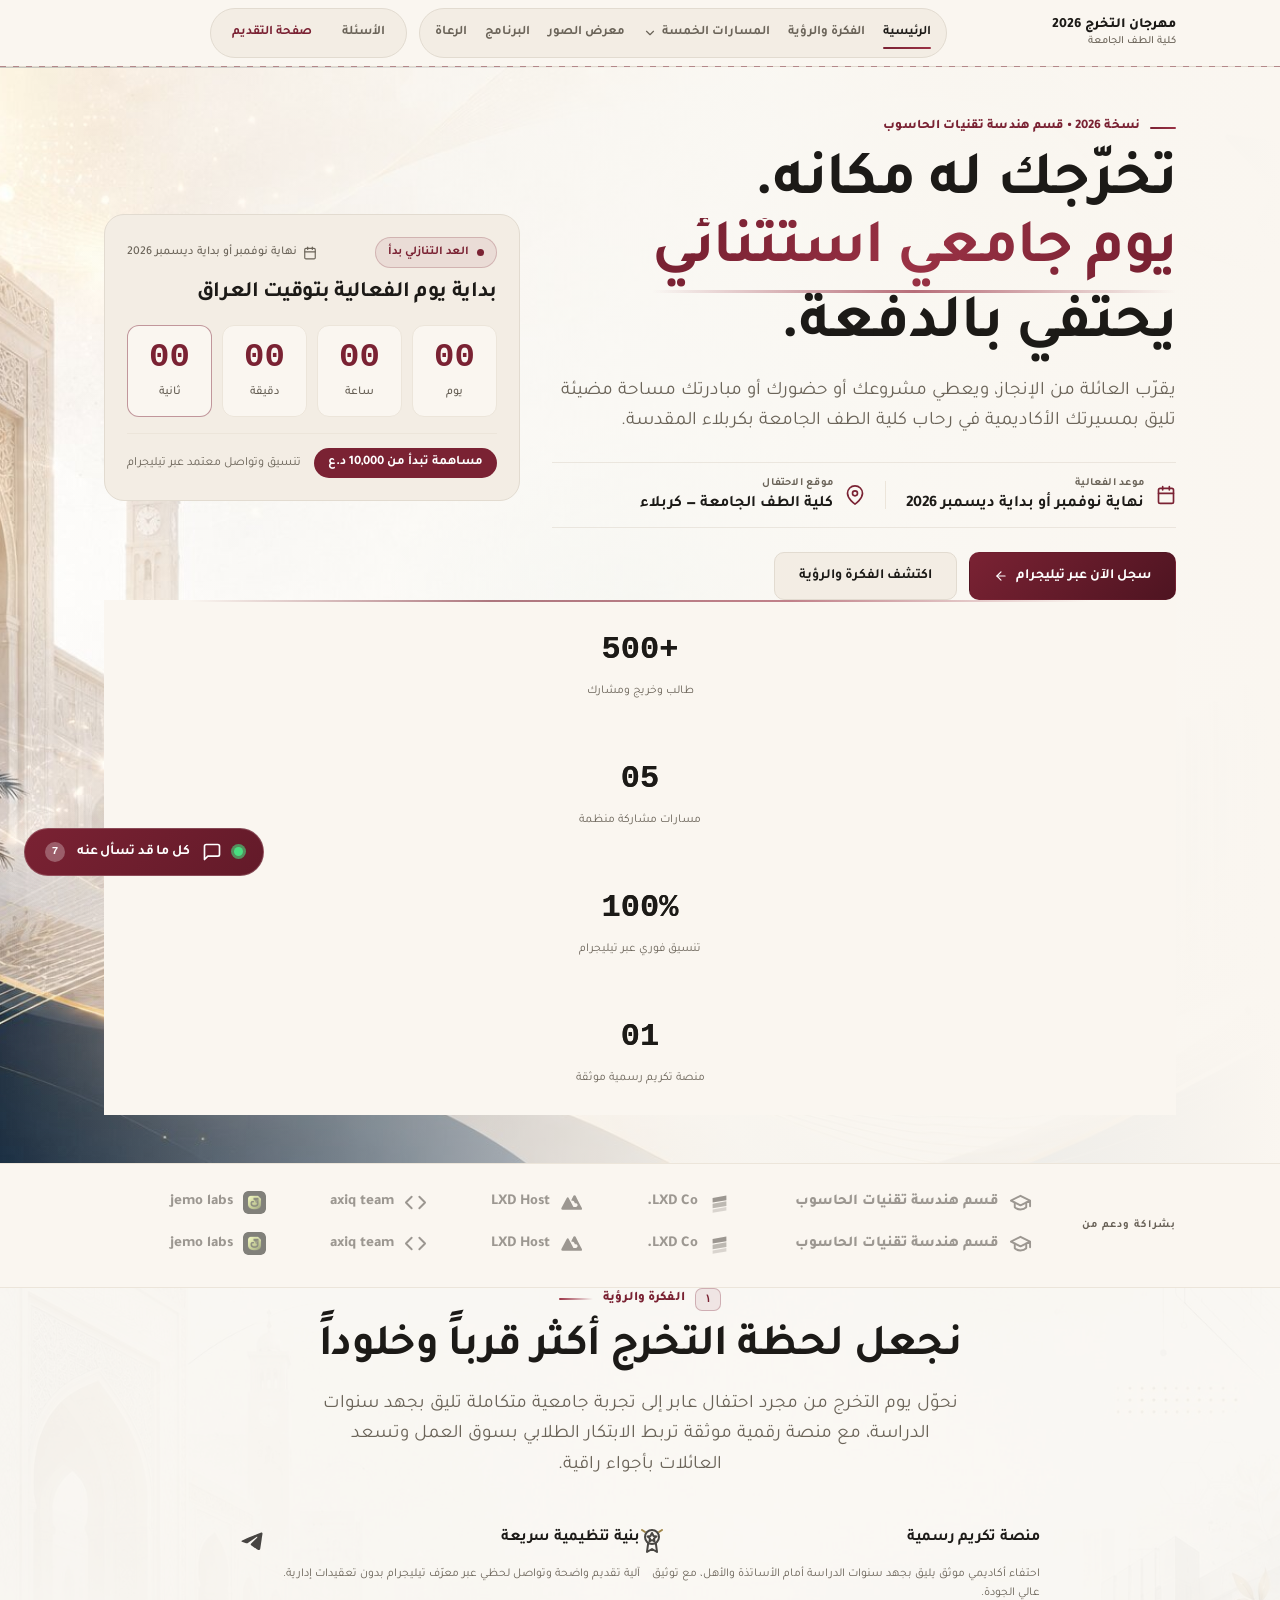
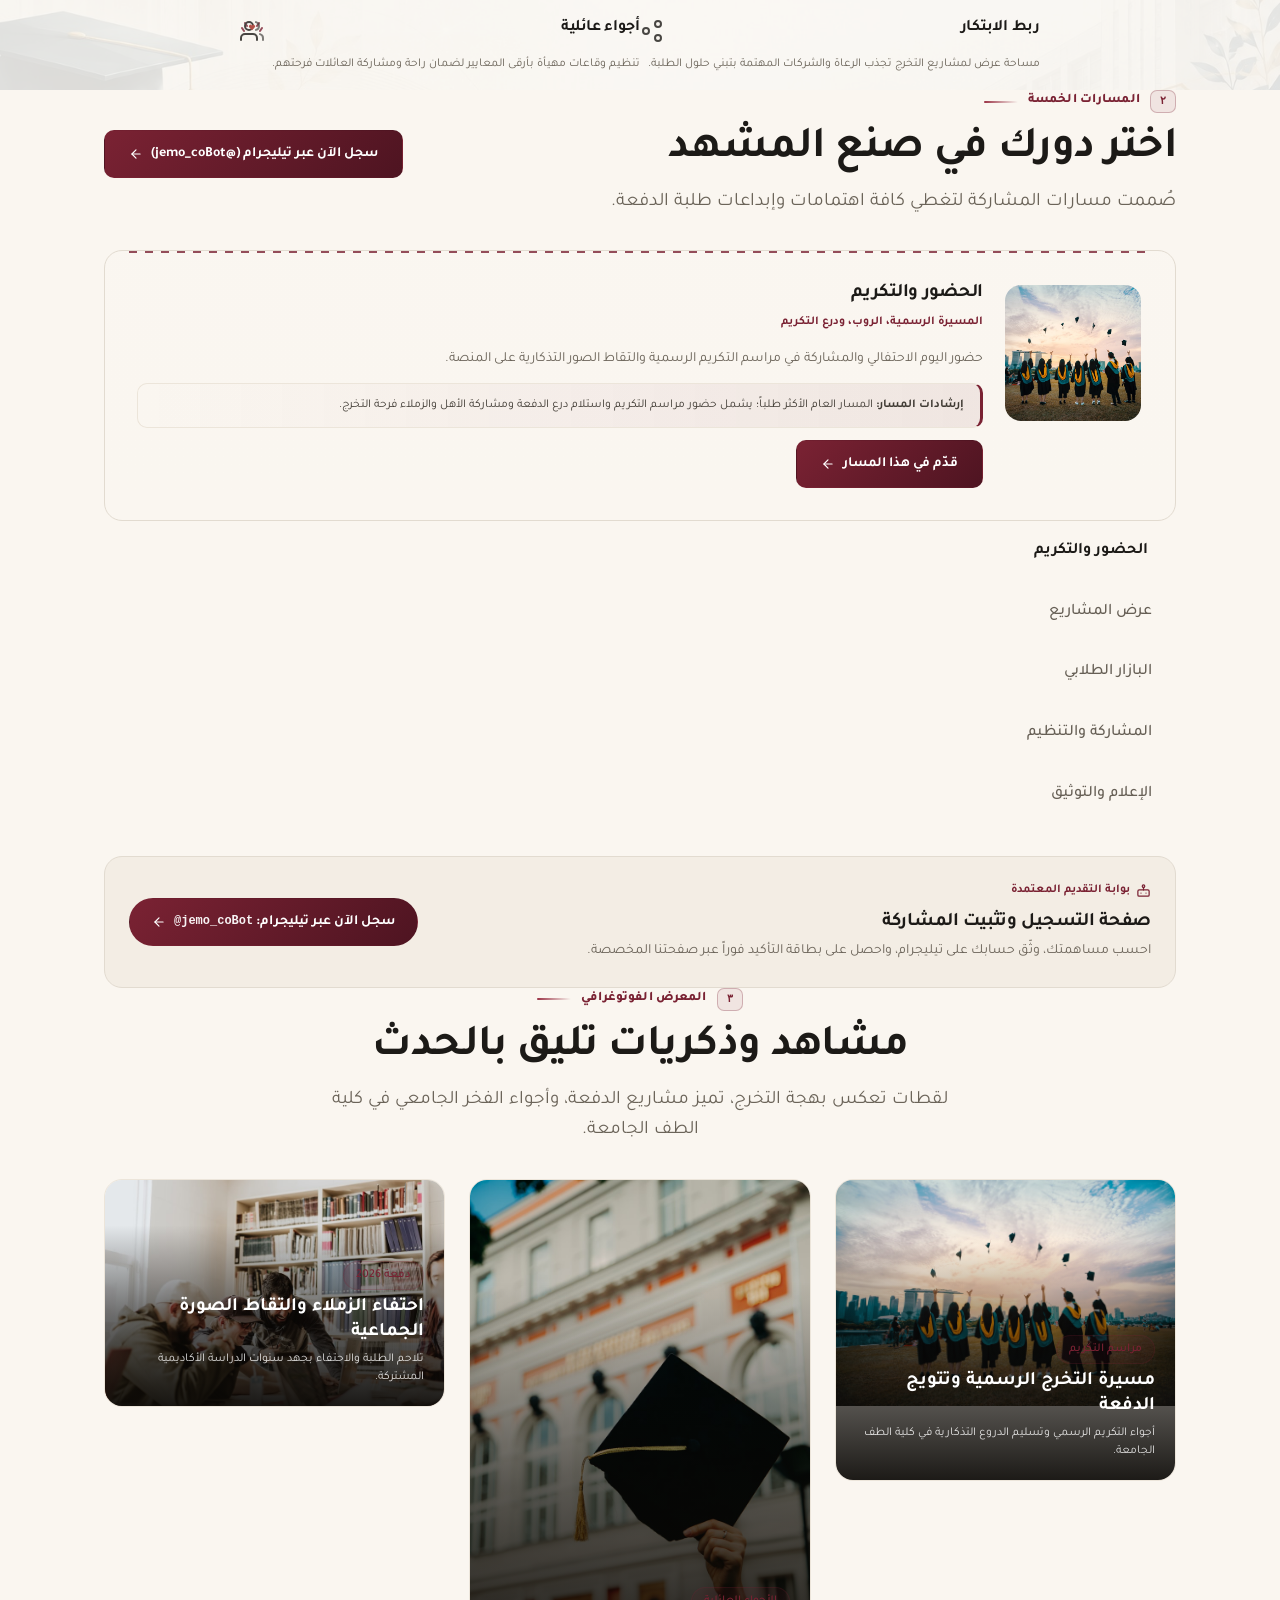
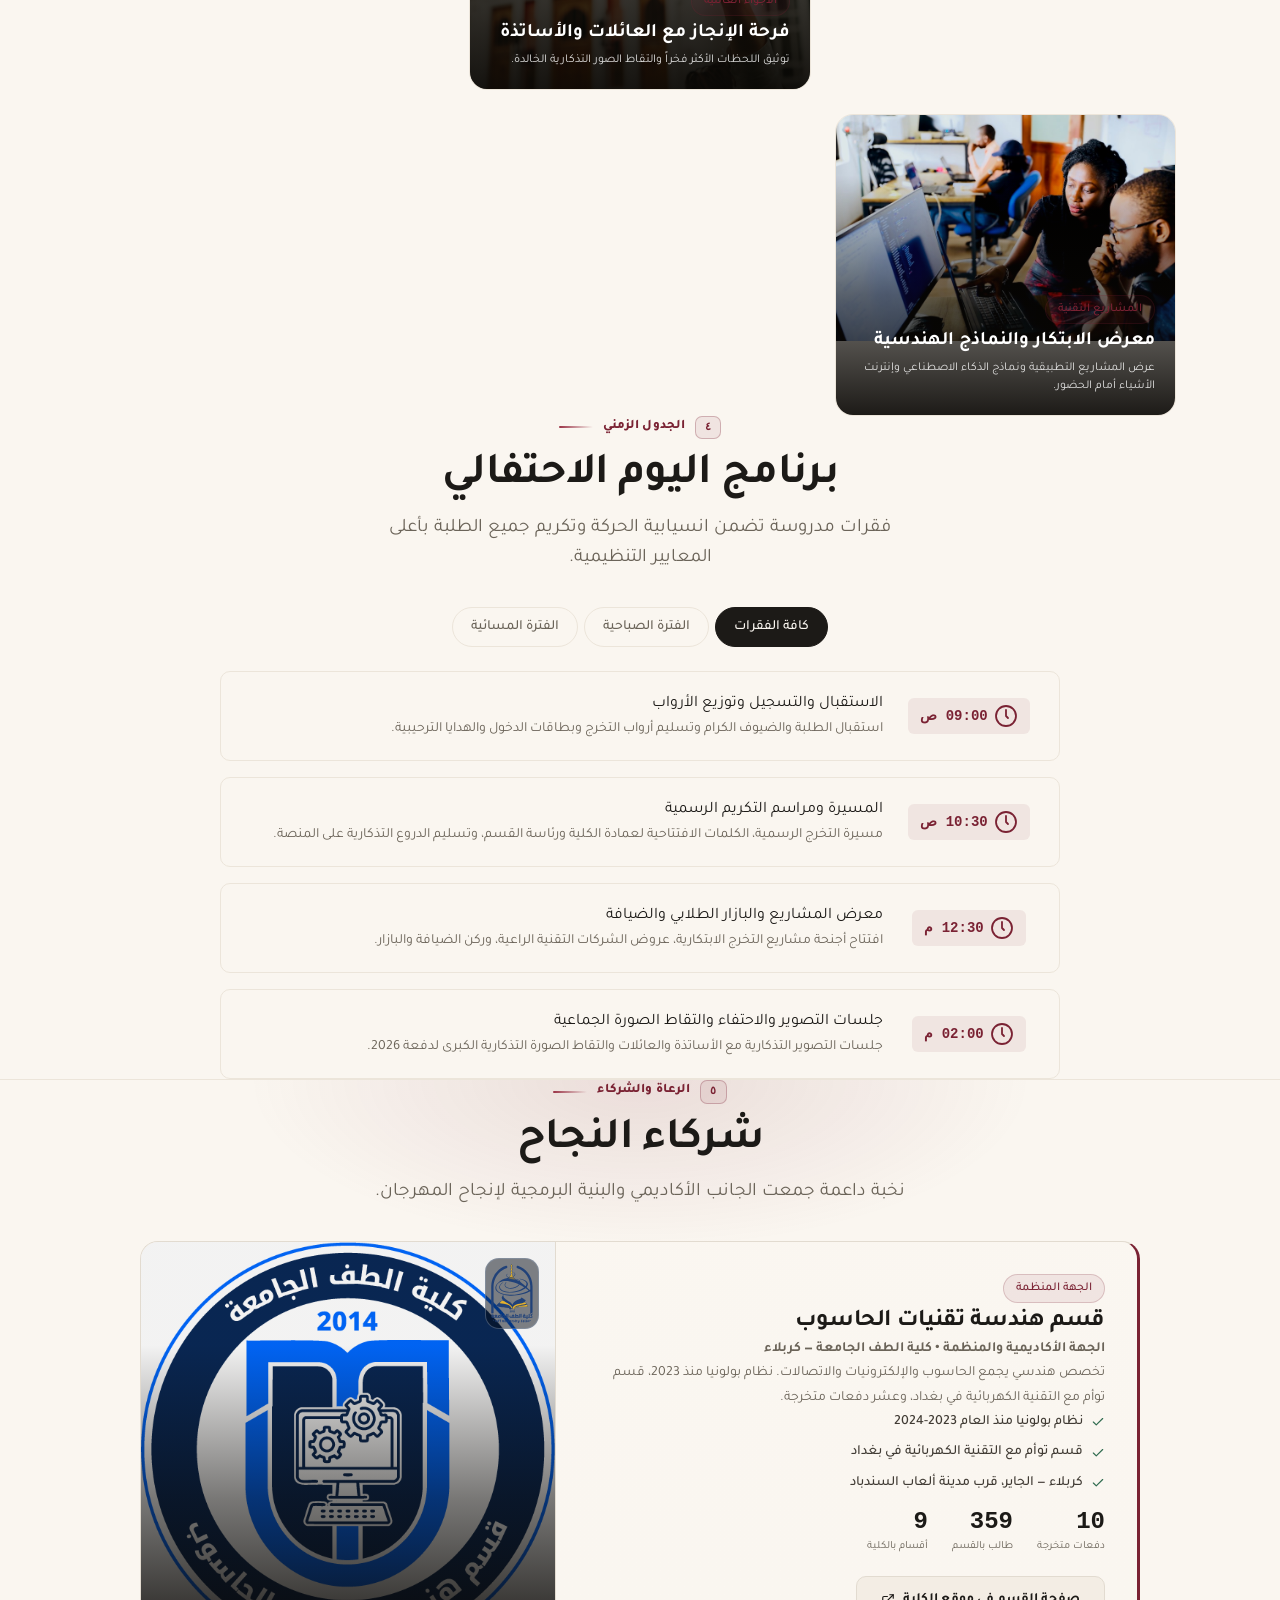
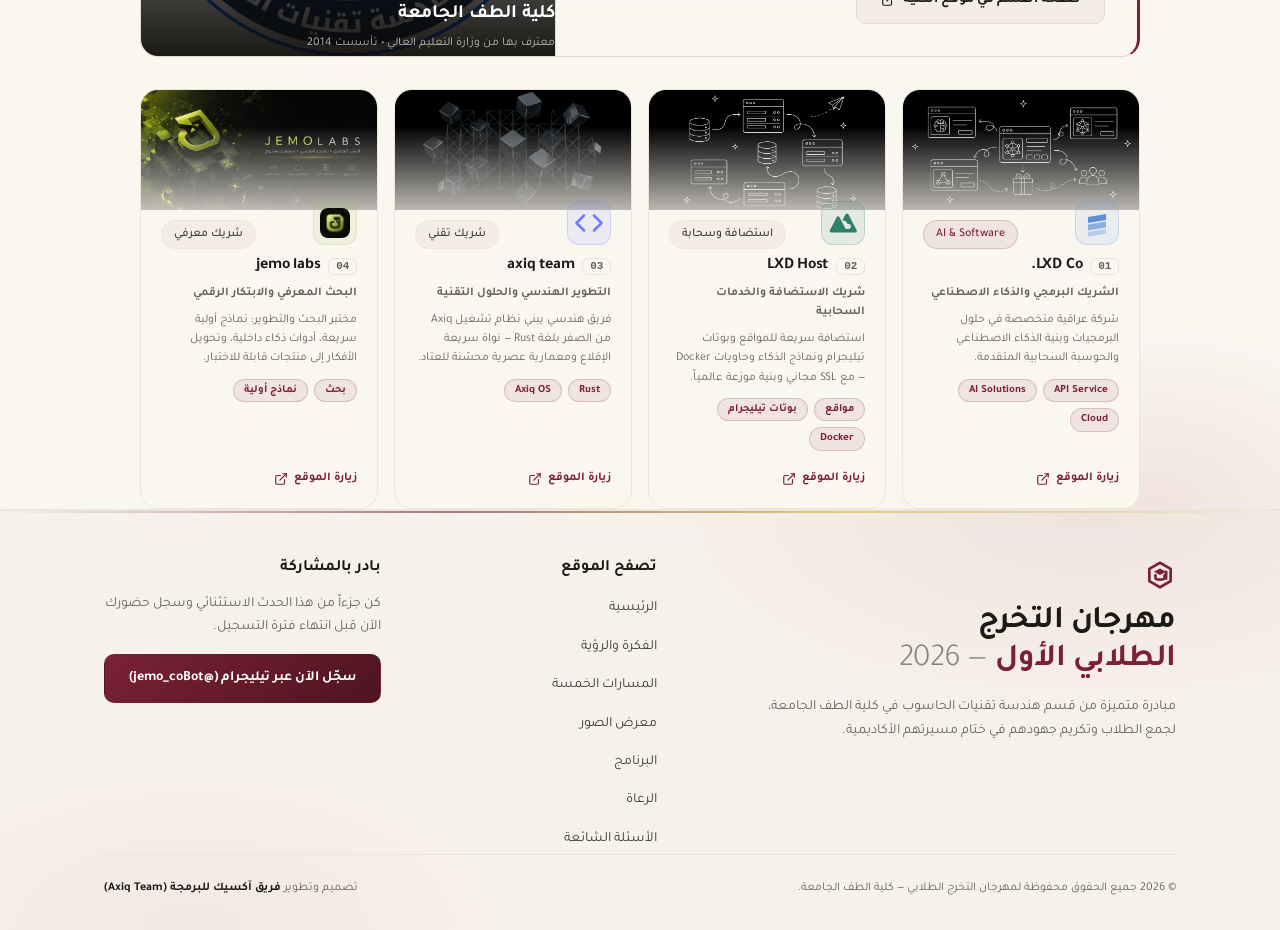
==== commit efc16274: "Flatten the site: light-only, no motion, no cards, burgundy + Tajawal Strip the site back to a plain" ====
--- a/index.html
+++ b/index.html
@@ -11,10 +11,9 @@
     <link rel="preload" as="image" href="./public/images/hero-art.jpg" fetchpriority="high" />
     <link rel="preconnect" href="https://fonts.googleapis.com" />
     <link rel="preconnect" href="https://fonts.gstatic.com" crossorigin />
-    <link href="https://fonts.googleapis.com/css2?family=IBM+Plex+Sans+Arabic:wght@400;600;700&family=IBM+Plex+Mono:wght@600&display=swap" rel="stylesheet" />
+    <link href="https://fonts.googleapis.com/css2?family=Tajawal:wght@400;500;700;800&display=swap" rel="stylesheet" />
     <link rel="stylesheet" href="./src/style.css" />
-    <meta name="color-scheme" content="light dark" />
-    <script>(function(){try{var t=localStorage.getItem("mgf-theme");if(!t)t=matchMedia("(prefers-color-scheme: dark)").matches?"dark":"light";document.documentElement.dataset.theme=t;}catch(e){}})();</script>
+    <meta name="color-scheme" content="light" />
     <title>مهرجان التخرج الطلابي الأول 2026 — قسم هندسة تقنيات الحاسوب | كلية الطف الجامعة</title>
 
     <!-- Open Graph / Twitter Card: تحسين شكل مشاركة الرابط على واتساب وتويتر وفيسبوك -->
@@ -34,18 +33,23 @@
     <meta name="twitter:image" content="./public/images/hero-graduation-main.jpg" />
     <meta name="twitter:image:alt" content="مسيرة التخرج الرسمية وتتويج دفعة 2026 في كلية الطف الجامعة" />
 
-    <!-- Structured Data: Event Schema -->
+    <!-- Structured Data: Event Schema
+         Exact date is still being finalized with the deanery, so the schema
+         carries the announced window (late Nov – early Dec 2026) and states
+         that the precise day is pending, rather than inventing one. -->
     <script type="application/ld+json">
     {
       "@context": "https://schema.org",
       "@type": "Event",
       "name": "المهرجان الطلابي الأول للتخرج",
-      "description": "مهرجان التخرج الطلابي الأول 2026 — قسم هندسة تقنيات الحاسوب | كلية الطف الجامعة (كربلاء المقدسة)",
-      "startDate": "2026-11-15T09:00:00+03:00",
-      "endDate": "2026-11-15T21:00:00+03:00",
+      "description": "مهرجان التخرج الطلابي الأول 2026 — قسم هندسة تقنيات الحاسوب | كلية الطف الجامعة (كربلاء المقدسة). الموعد النهائي يُحدَّد مع العمادة ويقع في نهاية نوفمبر أو بداية ديسمبر 2026.",
+      "startDate": "2026-11-30T09:00:00+03:00",
+      "endDate": "2026-12-10T21:00:00+03:00",
+      "eventStatus": "https://schema.org/EventScheduled",
+      "eventAttendanceMode": "https://schema.org/OfflineEventAttendanceMode",
       "location": {
         "@type": "Place",
-        "name": "مجمع الكليات الهندسية",
+        "name": "كلية الطف الجامعة",
         "address": {
           "@type": "PostalAddress",
           "addressCountry": "IQ",
--- a/src/style.css
+++ b/src/style.css
@@ -2,30 +2,30 @@
   /* ===== نظام "لوحة الدائرة" (Circuit Board) ===== */
   /* هوية بصرية مستوحاة من الهندسة الحاسوبية: لوحة دوائر دافئة، */
   /* مسارات نحاسية، ونبضة إشارة تركوازية — بدل القالب الأزرق التقليدي */
-  --bg: #faf8f3;
-  --surface: #f1eee6;
-  --surface-warm: #f7f4ec;
-  --fg: #191e25;
-  --fg-2: #454c55;
-  --muted: #6b7280;
-  --meta: #868c96;
-  --border: #ddd5c4;
-  --border-soft: #eae4d6;
-  --accent: #c17a34;
+  --bg: #faf6f0;
+  --surface: #f3ede4;
+  --surface-warm: #f7f2e9;
+  --fg: #1c1a17;
+  --fg-2: #403b34;
+  --muted: #6b6459;
+  --meta: #665f55;
+  --border: #e2dbd0;
+  --border-soft: #ece5da;
+  --accent: #7a2233;
   --accent-on: #ffffff;
-  --accent-hover: #a8672a;
-  --accent-active: #8f5722;
-  --success: #2e7d6b;
-  --warn: #c99a2e;
-  --danger: #b33f32;
-  --font-display: "IBM Plex Sans Arabic",
+  --accent-hover: #631a29;
+  --accent-active: #4e1421;
+  --success: #2f6b4f;
+  --warn: #8a6a1f;
+  --danger: #a3271d;
+  --font-display: "Tajawal",
   -apple-system,
   BlinkMacSystemFont,
   "SF Pro Display",
   "Segoe UI",
   Roboto,
   sans-serif;
-  --font-body: "IBM Plex Sans Arabic",
+  --font-body: "Tajawal",
   -apple-system,
   BlinkMacSystemFont,
   "SF Pro Text",
@@ -66,15 +66,9 @@
   --radius-lg: 18px;
   --radius-pill: 980px;
   --elev-flat: none;
-  --elev-ring: 0 0 0 1px var(--border);
-  --elev-raised: 0 10px 28px rgba(25,
-  30,
-  37,
-  .07);
-  --elev-subtle: 0 4px 16px rgba(25,
-  30,
-  37,
-  .05);
+  --elev-ring: none;
+  --elev-raised: none;
+  --elev-subtle: none;
   --focus-ring: 0 0 0 4px color-mix(in oklab,
   var(--accent),
   transparent 70%);
@@ -110,23 +104,9 @@
   overflow-x:hidden}
 
 
-.progress-bar-container {
-  position:fixed;
-  top:0;
-  left:0;
-  right:0;
-  height:3px;
-  background:transparent;
-  z-index:9999;
-  pointer-events:none;
-}
-
-.progress-bar-fill {
-  height:100%;
-  background:linear-gradient(90deg,#c17a34,#2e7d6b,#d4af37);
-  width:0%;
-  transition:width .1s linear;
-}
+
+
+
 
 #confettiCanvas {
   position:fixed;
@@ -240,10 +220,7 @@
 
 .btn:focus-visible {
   outline:none;
-  box-shadow:var(--focus-ring)}
-
-.btn-primary {
-  background:var(--accent);
+  
   color:var(--accent-on)}
 
 .btn-primary:hover {
@@ -273,7 +250,7 @@
   color:var(--bg)}
 
 .btn-dark:hover {
-  background:#000f14;
+  background:var(--fg);
   transform:translateY(-1px)}
 
 .btn-ghost {
@@ -302,14 +279,8 @@
   .4);
   border-top-color:#fff;
   border-radius:50%;
-  animation:spin .7s linear infinite;
+  
   margin-right:6px}
-
-@keyframes spin {
-  to {
-    transform:rotate(360deg)  }
-
-}
 
 .icon-svg {
   width:18px;
@@ -440,72 +411,11 @@
   align-items:center;
   gap:10px}
 
-.view-switcher-pill {
-  display:flex;
-  align-items:center;
-  background:var(--surface);
-  border:1px solid var(--border);
-  border-radius:var(--radius-pill);
-  padding:3px;
-  gap:2px}
-
-.view-tab-btn {
-  padding:6px 14px;
-  border-radius:var(--radius-pill);
-  font-size:var(--text-xs);
-  font-weight:600;
-  border:none;
-  background:transparent;
-  color:var(--muted);
-  cursor:pointer;
-  display:flex;
-  align-items:center;
-  gap:6px;
-  transition:all var(--motion-base) var(--ease-standard);
-  white-space:nowrap}
-
-.view-tab-btn.active {
-  background:var(--bg);
-  color:var(--fg);
-  box-shadow:0 1px 4px #00000014}
-
-.screen-view {
-  display:none;
-  animation:fadeInScreen var(--motion-base) var(--ease-standard) forwards}
-
-.screen-view.active {
-  display:block}
-
-@keyframes fadeInScreen {
-  0% {
-    opacity:0;
-    transform:translateY(6px)  }
-
-to {
-    opacity:1;
-    transform:translateY(0)  }
-
-}
-
-.section-py {
-  padding-block:var(--section-y-desktop)}
-
-@media (max-width: 920px) {
-  .section-py {
-    padding-block:var(--section-y-tablet)  }
-
-}
-
-@media (max-width: 640px) {
-  .section-py {
-    padding-block:var(--section-y-phone)  }
-
-}
-
-.section-surface {
-  background:var(--surface);
-  border-top:1px solid var(--border-soft);
-  border-bottom:1px solid var(--border-soft)}
+
+
+
+
+
 
 .section-header {
   margin-bottom:var(--space-8)}
@@ -532,7 +442,6 @@
   border-radius:var(--radius-lg);
   padding:var(--space-6);
   transition:border-color var(--motion-base) var(--ease-standard),
-  box-shadow var(--motion-base) var(--ease-standard),
   transform var(--motion-base) var(--ease-standard);
   position:relative;
   display:flex;
@@ -540,7 +449,7 @@
 
 .m-box:hover {
   border-color:var(--border);
-  box-shadow:var(--elev-raised);
+  
   transform:translateY(-3px)}
 
 .hero-wrapper {
@@ -664,15 +573,9 @@
   }
 }
 
-[data-theme="dark"] .hero-event-details {
-  border-color: rgba(255, 255, 255, 0.08);
-}
-[data-theme="dark"] .event-detail-separator {
-  background: rgba(255, 255, 255, 0.12);
-}
-[data-theme="dark"] .event-detail-val {
-  color: #fff;
-}
+
+
+
 .hero-actions {
   display: flex;
   align-items: center;
@@ -698,17 +601,14 @@
 }
 
 .countdown-box {
-  background:#141210;
-  border:1px solid #2a251e;
+  background:var(--surface);
+  border:1px solid var(--border);
   border-radius:20px;
   padding:22px;
-  box-shadow:0 8px 24px rgba(0,
-  0,
-  0,
-  .18);
+  
   position:relative;
   overflow:hidden;
-  color:#f5efe2}
+  color:var(--fg)}
 
 .countdown-box:before {
   content:none}
@@ -726,15 +626,9 @@
   gap:8px;
   font-size:12px;
   font-weight:600;
-  color:#eac96b;
-  background:rgba(234,
-  201,
-  107,
-  .1);
-  border:1px solid rgba(234,
-  201,
-  107,
-  .28);
+  color:var(--accent);
+  background:color-mix(in oklab, var(--accent), transparent 92%);
+  border:1px solid color-mix(in oklab, var(--accent), transparent 78%);
   border-radius:var(--radius-pill);
   padding:5px 12px;
   white-space:nowrap}
@@ -743,7 +637,7 @@
   width:7px;
   height:7px;
   border-radius:50%;
-  background:#e8a33d;
+  background:var(--accent);
   flex-shrink:0}
 
 .cd-date {
@@ -752,10 +646,7 @@
   gap:6px;
   font-size:12px;
   font-weight:500;
-  color:rgba(245,
-  239,
-  226,
-  .62);
+  color:var(--muted);
   white-space:nowrap}
 
 .cd-date .icon-svg {
@@ -766,13 +657,13 @@
   font-size:22px;
   font-weight:700;
   line-height:1.4;
-  color:#ffffff;
+  color:var(--fg);
   margin:0 0 16px}
 
 .countdown-footer {
   margin-top:16px;
   padding-top:14px;
-  border-top:1px solid rgba(255,255,255,.08);
+  border-top:1px solid var(--border-soft);
   display:flex;
   justify-content:space-between;
   align-items:center;
@@ -782,13 +673,14 @@
 
 .countdown-footer-note {
   font-size:12.5px;
-  color:rgba(255,255,255,.58)}
+  color:var(--muted)}
 
 .countdown-footer-price {
   font-size:13px;
   font-weight:700;
-  color:#1a1510;
-  background:#eac96b;
+  color:var(--accent-on);
+  background:var(--accent);
+  color:var(--accent-on);
   border-radius:var(--radius-pill);
   padding:5px 14px;
   white-space:nowrap}
@@ -802,90 +694,30 @@
   position:relative}
 
 .timer-tile {
-  background:#1e1a15;
-  border:1px solid rgba(255,255,255,.09);
+  background:var(--bg);
+  border:1px solid var(--border-soft);
   border-radius:12px;
   padding:14px 6px 10px}
 
 .timer-tile-sec {
-  border-color:rgba(234,
-  201,
-  107,
-  .35)}
+  border-color:color-mix(in oklab, var(--accent), transparent 55%)}
 
 .timer-value {
   font-family:var(--font-mono);
   font-size:34px;
   font-weight:700;
   font-variant-numeric:tabular-nums;
-  color:#eac96b;
+  color:var(--accent);
   line-height:1;
   display:block;
   margin-bottom:6px}
 
 .timer-label {
   font-size:12px;
-  color:rgba(255,255,255,.55);
+  color:var(--meta);
   font-weight:500}
 
-.timer-value.tick,
-.timer-value.tick-soft {
-  animation:tickSoft var(--motion-fast) var(--ease-standard)}
-
-@keyframes tickSoft {
-  0% {
-    transform:translateY(0);
-    opacity:1  }
-
- 45% {
-    transform:translateY(-18%);
-    opacity:.45  }
-
- to {
-    transform:translateY(0);
-    opacity:1  }
-
-}
-
-.timer-tile.pulse {
-  border-color:rgba(234,
-  201,
-  107,
-  .55)}
-
-@media (max-width: 420px) {
-  .countdown-box {
-    padding:18px 14px;
-    border-radius:18px  }
-
-  .countdown-subtitle {
-    font-size:19px;
-    margin-bottom:14px  }
-
-  .countdown-timer-grid {
-    gap:8px  }
-
-  .timer-tile {
-    padding:12px 4px 9px  }
-
-  .timer-value {
-    font-size:26px  }
-
-  .cd-date {
-    font-size:11px  }
-
-}
-
-.stats-strip {
-  display:grid;
-  grid-template-columns:repeat(4,
-  1fr);
-  gap:1px;
-  background:var(--border-soft);
-  border:1px solid var(--border-soft);
-  border-radius:var(--radius-lg);
-  overflow:hidden;
-  margin-top:var(--space-8)}
+
 
 @media (max-width: 768px) {
   .stats-strip {
@@ -989,7 +821,7 @@
 
 .track-card:hover {
   border-color:var(--border);
-  box-shadow:var(--elev-raised);
+  
   transform:translateY(-3px)}
 
 .track-card-media {
@@ -1026,10 +858,7 @@
   bottom:12px;
   right:12px;
   z-index:2;
-  box-shadow:0 2px 8px #0003}
-
-.track-num {
-  font-family:var(--font-mono);
+  
   font-size:var(--text-xs);
   font-weight:600;
   color:var(--accent);
@@ -1055,25 +884,12 @@
   border:1px solid var(--border-soft);
   background:var(--bg);
   transition:transform var(--motion-base) var(--ease-standard),
-  box-shadow var(--motion-base) var(--ease-standard),
   border-color var(--motion-base) var(--ease-standard)}
 
 .gallery-card:hover {
   transform:translateY(-4px);
   border-color:var(--border);
-  box-shadow:var(--elev-raised)}
-
-.gallery-col-2 {
-  grid-column:span 2}
-
-@media (max-width: 920px) {
-  .gallery-col-2 {
-    grid-column:span 1  }
-
-}
-
-.gallery-img-wrapper {
-  position:relative;
+  
   width:100%;
   height:260px;
   overflow:hidden}
@@ -1183,56 +999,7 @@
 
 .timeline-item:hover {
   border-color:var(--border);
-  box-shadow:var(--elev-subtle)}
-
-@media (max-width: 640px) {
-  .timeline-item {
-    grid-template-columns:1fr;
-    gap:var(--space-2)  }
-
-.timeline-list.reveal-ready:before,
-  .timeline-list.reveal-ready:after,
-  .timeline-list.reveal-ready .timeline-item:before {
-    display:none  }
-
-}
-
-@media (prefers-reduced-motion: reduce) {
-  .sponsors-marquee-track,
-  .timer-value.tick,
-  .timer-value.tick-soft,
-  .timer-tile.pulse {
-    animation:none  }
-
-.timeline-list.reveal-ready .timeline-item,
-  .timeline-list.reveal-ready .timeline-item.is-visible {
-    opacity:1;
-    transform:none  }
-
-.timeline-list.reveal-ready:after {
-    animation:none;
-    transform:scaleY(1)  }
-
-.timeline-list.reveal-ready .timeline-item:before {
-    transform:scale(1);
-    transition:none  }
-
-.timeline-list.reveal-ready .timeline-item.refilter {
-    animation:none  }
-
-.timeline-content-title:after,
-  .timeline-item:hover .timeline-content-title:after {
-    transition:none;
-    transform:none  }
-
-.timeline-item:hover .timeline-time-badge {
-    background:var(--bg);
-    color:var(--accent)  }
-
-}
-
-.timeline-content-title {
-  font-size:var(--text-base);
+  
   font-weight:600;
   color:var(--fg);
   margin-bottom:4px;
@@ -1243,66 +1010,15 @@
   font-size:var(--text-sm);
   color:var(--muted)}
 
-.timeline-list.reveal-ready {
-  position:relative;
-  z-index:0}
-
-.timeline-list.reveal-ready:before {
-  content:"";
-  position:absolute;
-  inset-inline-start:31px;
-  top:0;
-  bottom:0;
-  width:2px;
-  background:color-mix(in oklab,
-  var(--accent),
-  transparent 82%);
-  z-index:-1}
-
-.timeline-list.reveal-ready:after {
-  content:"";
-  position:absolute;
-  inset-inline-start:30.5px;
-  top:0;
-  height:100%;
-  width:3px;
-  border-radius:var(--radius-pill);
-  background:linear-gradient(180deg,
-  var(--accent),
-  color-mix(in oklab,
-  var(--accent),
-  transparent 30%));
-  transform-origin:top;
-  transform:scaleY(0);
-  z-index:-1;
-  animation:spine-draw linear both;
-  animation-timeline:view();
-  animation-range:entry 10% cover 55%}
-
-@keyframes spine-draw {
-  to {
-    transform:scaleY(1)  }
-
-}
-
-.timeline-list.reveal-ready .timeline-item:before {
-  content:"";
-  position:absolute;
-  inset-inline-start:32px;
-  top:50%;
-  width:11px;
-  height:11px;
-  margin-top:-5.5px;
-  margin-inline-start:-5.5px;
-  border-radius:50%;
-  background:var(--bg);
-  border:2px solid var(--accent);
-  transform:scale(0);
-  transition:transform .32s var(--ease-standard) .12s;
-  z-index:3}
-
-.timeline-list.reveal-ready .timeline-item.is-visible:before {
-  transform:scale(1)}
+
+
+
+
+
+
+
+
+
 
 
 .timeline-content-title:after {
@@ -1324,80 +1040,11 @@
   background:var(--accent);
   color:var(--accent-on)}
 
-.timeline-list.reveal-ready .timeline-item.refilter {
-  animation:refilterIn var(--motion-base) var(--ease-standard)}
-
-@keyframes refilterIn {
-  0% {
-    opacity:0;
-    transform:translateY(14px)  }
-
-to {
-    opacity:1;
-    transform:none  }
-
-}
-
-.sponsors-marquee-container {
-  position:relative;
-  width:100%;
-  max-width:100%;
-  overflow:hidden;
-  padding-block:var(--space-3);
-  margin-top:var(--space-4);
-  margin-bottom:var(--space-6);
-  direction:ltr;
-  mask-image:linear-gradient(90deg,
-  transparent 0%,
-  rgba(0,
-  0,
-  0,
-  1) 6%,
-  rgba(0,
-  0,
-  0,
-  1) 94%,
-  transparent 100%);
-  -webkit-mask-image:linear-gradient(90deg,
-  transparent 0%,
-  rgba(0,
-  0,
-  0,
-  1) 6%,
-  rgba(0,
-  0,
-  0,
-  1) 94%,
-  transparent 100%)}
-
-.sponsors-marquee-track {
-  display:flex;
-  flex-direction:row;
-  gap:var(--space-4);
-  width:max-content;
-  animation:marquee-scroll-rtl 20s linear infinite;
-  will-change:transform}
-
-.sponsors-marquee-track:hover {
-  animation-play-state:paused}
-
-.sponsors-marquee-group {
-  display:flex;
-  flex-direction:row;
-  gap:var(--space-4);
-  align-items:center;
-  flex-shrink:0}
-
-@keyframes marquee-scroll-rtl {
-  0% {
-    transform:translateZ(0)  }
-
-to {
-    transform:translate3d(-50%,
-    0,
-    0)  }
-
-}
+
+
+
+
+
 
 .sponsor-pill {
   direction:rtl;
@@ -1408,7 +1055,7 @@
   border:1px solid var(--border-soft);
   border-radius:var(--radius-pill);
   padding:10px 20px;
-  box-shadow:0 2px 10px #00000008;
+  
   transition:all var(--motion-fast);
   -webkit-user-select:none;
   user-select:none;
@@ -1417,7 +1064,7 @@
 
 .sponsor-pill:hover {
   border-color:var(--accent);
-  box-shadow:var(--elev-raised);
+  
   transform:translateY(-2px)}
 
 .sponsor-pill-icon {
@@ -1438,31 +1085,15 @@
   font-weight:700;
   color:var(--fg)}
 
-.card-dotted-frame {
-  position:relative;
-  background:linear-gradient(145deg,
-  #fff,
-  #f9f6ee 45%,
-  #f3ede0);
-  border-radius:24px;
-  padding:44px 32px;
-  overflow:hidden;
-  border:1px solid var(--border);
-  color:var(--fg);
-  box-shadow:0 20px 48px #c17a340f,
-  0 2px 10px #00000008;
-  margin-top:var(--space-8)}
+
 
 @media (min-width: 768px) {
-  .card-dotted-frame {
-    padding:60px 52px  }
+
 
 }
 
 @media (max-width: 640px) {
-  .card-dotted-frame {
-    padding:32px 18px;
-    border-radius:18px  }
+
 
 .kaaf-grid {
     gap:24px  }
@@ -1473,65 +1104,11 @@
 
 }
 
-.card-dotted-frame:before,
-.card-dotted-frame:after {
-  content:"";
-  position:absolute;
-  background:#00000014;
-  top:0;
-  bottom:0;
-  width:1px;
-  z-index:20;
-  pointer-events:none}
-
-.card-dotted-frame:before {
-  left:0}
-
-.card-dotted-frame:after {
-  right:0}
-
-.card-dotted-frame .dot-line-top,
-.card-dotted-frame .dot-line-bottom {
-  position:absolute;
-  left:0;
-  right:0;
-  height:1px;
-  background:#00000014;
-  z-index:20;
-  pointer-events:none}
-
-.card-dotted-frame .dot-line-top {
-  top:0}
-
-.card-dotted-frame .dot-line-bottom {
-  bottom:0}
-
-.card-dotted-frame .dot {
-  position:absolute;
-  width:7px;
-  height:7px;
-  border-radius:50%;
-  background:var(--accent);
-  box-shadow:0 0 0 2px #ffffffe6;
-  z-index:20;
-  transform:translate(-50%,
-  -50%)}
-
-.card-dotted-frame .dot-tl {
-  top:0;
-  left:0}
-
-.card-dotted-frame .dot-tr {
-  top:0;
-  left:100%}
-
-.card-dotted-frame .dot-bl {
-  top:100%;
-  left:0}
-
-.card-dotted-frame .dot-br {
-  top:100%;
-  left:100%}
+
+
+
+
+
 
 .kaaf-box-bg {
   position:absolute;
@@ -1544,16 +1121,10 @@
   position:absolute;
   inset:0;
   background:radial-gradient(circle at 15% 85%,
-  rgba(0,
-  113,
-  227,
-  .08) 0%,
+  rgba(122, 34, 51, .07) 0%,
   transparent 60%),
   radial-gradient(circle at 85% 15%,
-  rgba(0,
-  113,
-  227,
-  .04) 0%,
+  rgba(122, 34, 51, .04) 0%,
   transparent 50%)}
 
 .kaaf-grid {
@@ -1619,18 +1190,9 @@
   cursor:pointer;
   transition:all var(--motion-base) var(--ease-standard);
   text-decoration:none;
-  box-shadow:0 4px 14px #c17a3433}
-
-.kaaf-btn:hover {
-  background:var(--accent-hover);
+  
   transform:translateY(-2px);
-  box-shadow:0 8px 22px #c17a344d}
-
-.kaaf-btn:active {
-  transform:translateY(0)}
-
-.kaaf-sublink {
-  display:block;
+  
   margin-top:12px;
   font-size:11px;
   color:var(--meta);
@@ -1696,10 +1258,7 @@
 
 .faq-item.open {
   border-color:var(--border);
-  box-shadow:var(--elev-subtle)}
-
-.faq-question {
-  width:100%;
+  
   text-align:right;
   padding:var(--space-5);
   background:transparent;
@@ -1856,7 +1415,7 @@
 .form-progress-step.active .form-progress-step-dot {
   border-color: var(--accent);
   color: var(--accent);
-  box-shadow: 0 0 0 4px color-mix(in oklab, var(--accent), transparent 88%);
+  
 }
 
 .form-progress-step.completed .form-progress-step-dot {
@@ -1923,26 +1482,15 @@
   background:var(--bg);
   font-size:var(--text-sm);
   color:var(--fg);
-  transition:border-color var(--motion-fast),
-  box-shadow var(--motion-fast)}
+  transition:border-color var(--motion-fast)}
 
 .form-input:focus,
 .form-select:focus,
 .form-textarea:focus {
   outline:none;
   border-color:var(--accent);
-  box-shadow:var(--focus-ring)}
-
-.field-has-error .form-input,
-.field-has-error .form-select,
-.field-has-error .form-textarea {
-  border-color:var(--danger)!important;
-  box-shadow:0 0 0 3px color-mix(in oklab,
-  var(--danger),
-  transparent 85%)!important}
-
-.track-options-stack {
-  display:flex;
+  
+  
   flex-direction:column;
   gap:8px}
 
@@ -2116,7 +1664,7 @@
   border-radius: 50%;
   background: var(--accent);
   border: 3px solid var(--bg);
-  box-shadow: 0 2px 6px rgba(0, 0, 0, 0.15);
+  
   cursor: pointer;
   transition: transform var(--motion-fast);
 }
@@ -2131,7 +1679,7 @@
   border-radius: 50%;
   background: var(--accent);
   border: 3px solid var(--bg);
-  box-shadow: 0 2px 6px rgba(0, 0, 0, 0.15);
+  
   cursor: pointer;
 }
 
@@ -2190,7 +1738,7 @@
 
 
 .upload-dropzone {
-  border:2px dashed var(--border);
+  border:2px solid var(--border);
   border-radius:var(--radius-md);
   padding:var(--space-5);
   background:var(--surface-warm);
@@ -2268,10 +1816,7 @@
   padding:var(--space-6);
   position:sticky;
   top:80px;
-  box-shadow:var(--elev-subtle)}
-
-.summary-header {
-  border-bottom:1px solid var(--border-soft);
+  
   padding-bottom:var(--space-4);
   margin-bottom:var(--space-4)}
 
@@ -2325,7 +1870,7 @@
   border:1px solid var(--border);
   border-radius:var(--radius-lg);
   padding:var(--space-8);
-  box-shadow:var(--elev-raised);
+  
   text-align:center}
 
 .receipt-icon-badge {
@@ -2551,28 +2096,16 @@
 
 .tilt-card {
   transform-style:preserve-3d;
-  transition:transform .15s ease-out,box-shadow .2s ease-out;
+  transition:transform .15s ease-out;
   will-change:transform;
 }
 
-.reveal-on-scroll {
-  opacity:0;
-  transform:translateY(24px);
-  transition:opacity .7s var(--ease-standard),transform .7s var(--ease-standard);
-  will-change:opacity,transform;
-}
-
-.reveal-on-scroll.visible {
-  opacity:1;
-  transform:translateY(0);
-}
+
+
+
 
 @media (prefers-reduced-motion: reduce) {
-  .reveal-on-scroll {
-    opacity:1;
-    transform:none;
-    transition:none;
-  }
+
 
   .tilt-card {
     transform:none!important;
@@ -2614,21 +2147,7 @@
 
 .receipt-card {
     border:1px solid #000000!important;
-    box-shadow:none!important  }
-
-}
-
-.tracks-interactive-container {
-  position:relative;
-  width:100%;
-  display:flex;
-  flex-direction:column;
-  gap:var(--space-4);
-  padding:var(--space-2) 0}
-
-@media (min-width: 992px) {
-  .tracks-interactive-container {
-    display:grid;
+    
     grid-template-columns:7fr 5fr;
     gap:var(--space-12);
     align-items:center;
@@ -2703,7 +2222,7 @@
   background:var(--accent);
   color:#fff;
   border-color:var(--accent);
-  box-shadow:0 4px 14px #c17a3440;
+  
   transform:translateY(-1px)}
 
 .tracks-svg-canvas {
@@ -2736,27 +2255,7 @@
   font-weight:700;
   transform:translate(-4px)}
 
-.track-menu-indicator {
-  position:absolute;
-  top:0;
-  left:0;
-  background:var(--bg);
-  border:1px solid var(--border);
-  box-shadow:var(--elev-subtle);
-  border-radius:var(--radius-pill);
-  z-index:0;
-  transition:transform .4s cubic-bezier(.34,
-  1.56,
-  .64,
-  1),
-  width .4s cubic-bezier(.34,
-  1.56,
-  .64,
-  1),
-  height .4s cubic-bezier(.34,
-  1.56,
-  .64,
-  1)}
+
 
 @media (max-width: 991px) {
   #track-menu {
@@ -2774,7 +2273,7 @@
   padding:var(--space-5);
   border-radius:var(--radius-lg);
   border:1px solid var(--border);
-  box-shadow:var(--elev-raised);
+  
   transition:opacity .3s cubic-bezier(.4,
   0,
   .2,
@@ -2889,8 +2388,7 @@
   border-radius:var(--radius-md);
   object-fit:cover;
   border:2px solid var(--bg);
-  box-shadow:var(--elev-subtle),
-  var(--elev-ring);
+  
   flex-shrink:0;
   background:var(--surface);
   transition:transform .4s var(--ease-standard)}
@@ -2980,344 +2478,36 @@
 
 }
 
-@keyframes fly-out-in {
-  0% {
-    transform:translate(0) scale(1) rotate(0);
-    opacity:1  }
-
-10% {
-    transform:translate(-2px,
-    2px) scale(.95) rotate(-10deg);
-    opacity:1  }
-
-20% {
-    transform:translate(-4px,
-    4px) scale(.95) rotate(10deg);
-    opacity:1  }
-
-30% {
-    transform:translate(-6px,
-    6px) scale(.95) rotate(-5deg);
-    opacity:1  }
-
-40% {
-    transform:translate(-8px,
-    8px) scale(.95) rotate(0);
-    opacity:1  }
-
-55% {
-    transform:translate(80px,
-    -80px) scale(0) rotate(15deg);
-    opacity:0  }
-
-60% {
-    transform:translate(-80px,
-    80px) scale(0) rotate(0);
-    opacity:0  }
-
-80% {
-    transform:translate(5px,
-    -5px) scale(1.1) rotate(0);
-    opacity:1  }
-
-90% {
-    transform:translate(-2px,
-    2px) scale(.95) rotate(0);
-    opacity:1  }
-
-to {
-    transform:translate(0) scale(1) rotate(0);
-    opacity:1  }
-
-}
-
 .group:hover .animate-fly-out-in {
-  animation:fly-out-in 1.2s cubic-bezier(.4,
-  0,
-  .2,
-  1) forwards}
-
-@keyframes shell-skid {
-  0% {
-    transform:translate(-150px) skew(20deg);
-    opacity:0  }
-
-15% {
-    transform:translate(15px) skew(-25deg);
-    opacity:1  }
-
-25% {
-    transform:translate(-10px) skew(15deg)  }
-
-35% {
-    transform:translate(5px) skew(-5deg)  }
-
-45% {
-    transform:translate(0) skew(0)  }
-
-to {
-    transform:translate(0) skew(0)  }
-
-}
-
-.animate-shell-monitor {
-  transform-box:fill-box;
+  
   transform-origin:bottom center}
 
 .group:hover .animate-shell-monitor {
-  animation:shell-skid 2s ease-out forwards}
-
-@keyframes shell-prompt-fly {
-  0% {
-    transform:translate(150px) translateY(-50px) rotate(90deg);
-    opacity:0  }
-
-20% {
-    transform:translate(150px) translateY(-50px) rotate(90deg);
-    opacity:0  }
-
-35% {
-    transform:translate(-15px) translateY(5px) rotate(-15deg);
-    opacity:1  }
-
-45% {
-    transform:translate(5px) translateY(15px) rotate(-65deg);
-    opacity:1  }
-
-55% {
-    transform:translate(-2px) translateY(-2px) rotate(10deg);
-    opacity:1  }
-
-65% {
-    transform:translate(0) translateY(2px) rotate(-5deg);
-    opacity:1  }
-
-75% {
-    transform:translate(0) translateY(0) rotate(0);
-    opacity:1  }
-
-to {
-    transform:translate(0) translateY(0) rotate(0);
-    opacity:1  }
-
-}
-
-.animate-shell-prompt {
-  transform-box:fill-box;
+  
   transform-origin:right bottom}
 
 .group:hover .animate-shell-prompt {
-  animation:shell-prompt-fly 2s ease-in-out forwards}
-
-@keyframes globe-bounce-roll {
-  0% {
-    transform:translateY(-190px) translate(-51px) rotate(0) scale(1);
-    opacity:0;
-    animation-timing-function:ease-in  }
-
-10% {
-    transform:translateY(52px) translate(0) rotate(0) scale(1);
-    opacity:1;
-    animation-timing-function:ease-out  }
-
-13% {
-    transform:translateY(58px) translate(0) rotate(0) scale(1.3,
-    .7);
-    opacity:1;
-    animation-timing-function:ease-out  }
-
-20% {
-    transform:translateY(22px) translate(10px) rotate(45deg) scale(.9,
-    1.1);
-    opacity:1;
-    animation-timing-function:ease-in  }
-
-27% {
-    transform:translateY(52px) translate(20px) rotate(90deg) scale(1);
-    opacity:1;
-    animation-timing-function:ease-out  }
-
-30% {
-    transform:translateY(55px) translate(22px) rotate(110deg) scale(1.1,
-    .9);
-    opacity:1;
-    animation-timing-function:ease-in  }
-
-33% {
-    transform:translateY(52px) translate(25px) rotate(120deg) scale(1);
-    opacity:1;
-    animation-timing-function:cubic-bezier(.5,
-    0,
-    1,
-    1)  }
-
-55% {
-    transform:translateY(52px) translate(200px) rotate(720deg) scale(1);
-    opacity:1;
-    animation-timing-function:linear  }
-
-60% {
-    transform:translateY(52px) translate(240px) rotate(800deg) scale(1);
-    opacity:0  }
-
-65% {
-    transform:translateY(0) translate(0) rotate(0) scale(0);
-    opacity:0;
-    animation-timing-function:ease-out  }
-
-85% {
-    transform:translateY(-15px) translate(0) rotate(0) scale(1.2);
-    opacity:1;
-    animation-timing-function:ease-in  }
-
-to {
-    transform:translateY(0) translate(0) rotate(0) scale(1);
-    opacity:1  }
-
-}
-
-.animate-globe {
-  transform-box:fill-box;
+  
   transform-origin:center}
 
 .group:hover .animate-globe {
-  animation:globe-bounce-roll 2.5s forwards}
-
-@keyframes wave-move-smooth {
-  0% {
-    transform:translate(0)  }
-
-to {
-    transform:translate(512px)  }
-
-}
-
-.group:hover .animate-wave-1 {
-  animation:wave-move-smooth 3s linear infinite}
-
-@keyframes wave-fade-3s {
-  0% {
-    opacity:0  }
-
-10% {
-    opacity:1  }
-
-85% {
-    opacity:1  }
-
-to {
-    opacity:0  }
-
-}
-
-.group:hover .animate-wave-container {
-  animation:wave-fade-3s 3s forwards;
+  
   opacity:0}
 
-@keyframes ship-rock-3s {
-  0% {
-    transform:translateY(0) rotate(0)  }
-
-10% {
-    transform:translateY(0) rotate(0)  }
-
-35% {
-    transform:translateY(-10px) rotate(8deg)  }
-
-55% {
-    transform:translateY(5px) rotate(-6deg)  }
-
-75% {
-    transform:translateY(-3px) rotate(3deg)  }
-
-to {
-    transform:translateY(0) rotate(0)  }
-
-}
-
 .group:hover .animate-ship-rock {
-  animation:ship-rock-3s 3s ease-in-out forwards;
+  
   transform-origin:256px 440px}
 
-@keyframes whale-drop {
-  0% {
-    transform:translateY(-800px);
-    opacity:0  }
-
-60% {
-    transform:translateY(20px);
-    opacity:1  }
-
-80% {
-    transform:translateY(-10px)  }
-
-to {
-    transform:translateY(0);
-    opacity:1  }
-
-}
-
 .group:hover .animate-whale {
-  animation:whale-drop .6s cubic-bezier(.34,
-  1.56,
-  .64,
-  1) forwards;
+  
   opacity:0}
 
-@keyframes box-drop {
-  0% {
-    transform:translateY(-800px);
-    opacity:0  }
-
-60% {
-    transform:translateY(15px);
-    opacity:1  }
-
-80% {
-    transform:translateY(-8px)  }
-
-to {
-    transform:translateY(0);
-    opacity:1  }
-
-}
-
 .group:hover .docker-box {
-  animation:box-drop .6s cubic-bezier(.34,
-  1.56,
-  .64,
-  1) forwards;
+  
   opacity:0}
 
 .group:hover .box-1 {
-  animation-delay:.6s}
-
-.group:hover .box-2 {
-  animation-delay:.65s}
-
-.group:hover .box-3 {
-  animation-delay:.7s}
-
-.group:hover .box-4 {
-  animation-delay:.62s}
-
-.group:hover .box-5 {
-  animation-delay:.67s}
-
-.group:hover .box-6 {
-  animation-delay:.72s}
-
-.group:hover .box-7 {
-  animation-delay:.64s}
-
-.group:hover .box-8 {
-  animation-delay:.69s}
-
-.group:hover .box-9 {
-  animation-delay:.75s}
-
-.animated-grid-item {
-  position:relative;
+  
   width:100%;
   height:180px;
   background:var(--bg);
@@ -3333,114 +2523,16 @@
   .2,
   1),
   background .4s,
-  border-color .4s,
-  box-shadow .4s;
-  box-shadow:var(--elev-flat)}
-
-.animated-grid-item:hover {
-  background:var(--surface-warm);
+  border-color .4s;
+  
   z-index:20;
   border-color:var(--border);
-  box-shadow:var(--elev-raised)}
-
-.animated-grid-item.card-tr {
-  transform-origin:bottom right}
-
-.animated-grid-item.card-tr:hover {
-  transform:rotate(12deg)}
-
-.animated-grid-item.card-tl {
-  transform-origin:bottom}
-
-.animated-grid-item.card-tl:hover {
-  transform:translateY(-32px)}
-
-.animated-grid-item.card-br {
-  transform-origin:left}
-
-.animated-grid-item.card-br:hover {
-  transform:translate(32px)}
-
-.animated-grid-item.card-bl {
-  transform-origin:top}
-
-.animated-grid-item.card-bl:hover {
-  transform:translateY(32px)}
-
-@keyframes fam-pop {
-  0% {
-    transform:translateY(8px) scale(.8);
-    opacity:0  }
-
-to {
-    transform:translateY(0) scale(1);
-    opacity:1  }
-
-}
-
-@keyframes heart-float {
-  0% {
-    transform:translate(0) scale(1);
-    opacity:0  }
-
-30% {
-    transform:translateY(-15px) scale(1.5);
-    opacity:1  }
-
-to {
-    transform:translateY(-30px) scale(1.5);
-    opacity:0  }
-
-}
-
-.fam-person-1 {
-  transform-origin:bottom}
-
-.fam-person-2 {
-  transform-origin:bottom;
+  
   opacity:0}
 
 .group:hover .fam-person-1 {
-  animation:fam-pop .4s cubic-bezier(.34,
-  1.56,
-  .64,
-  1) forwards}
-
-.group:hover .fam-person-2 {
-  animation:fam-pop .4s cubic-bezier(.34,
-  1.56,
-  .64,
-  1) .1s forwards}
-
-.group:hover .animate-fam-heart {
-  animation:heart-float 1.2s ease-out .2s forwards;
+  
   opacity:0}
-
-@keyframes node-pulse {
-  0% {
-    transform:scale(1)  }
-
-50% {
-    transform:scale(1.3)  }
-
-to {
-    transform:scale(1)  }
-
-}
-
-@keyframes line-draw {
-  0% {
-    stroke-dashoffset:15;
-    opacity:0  }
-
-10% {
-    opacity:1  }
-
-to {
-    stroke-dashoffset:0;
-    opacity:1  }
-
-}
 
 .innovate-node-1 {
   transform-origin:18px 5px}
@@ -3458,321 +2550,36 @@
   opacity:0}
 
 .group:hover .innovate-node-2 {
-  animation:node-pulse .4s cubic-bezier(.34,
-  1.56,
-  .64,
-  1) 0s forwards}
-
-.group:hover .innovate-line-2 {
-  animation:line-draw .3s ease-out .1s forwards}
-
-.group:hover .innovate-node-1 {
-  animation:node-pulse .4s cubic-bezier(.34,
-  1.56,
-  .64,
-  1) .3s forwards}
-
-.group:hover .innovate-line-1 {
-  animation:line-draw .3s ease-out .3s forwards}
-
-.group:hover .innovate-node-3 {
-  animation:node-pulse .4s cubic-bezier(.34,
-  1.56,
-  .64,
-  1) .5s forwards}
-
-@keyframes medal-flip {
-  0% {
-    transform:translateY(-20px) rotateY(-360deg) scale(.8);
-    opacity:0  }
-
-to {
-    transform:translateY(0) rotateY(0) scale(1);
-    opacity:1  }
-
-}
-
-@keyframes ribbon-swing {
-  0% {
-    transform:scaleY(0) rotate(15deg);
-    opacity:0  }
-
-50% {
-    transform:scaleY(1.1) rotate(-8deg);
-    opacity:1  }
-
-75% {
-    transform:scaleY(.95) rotate(3deg);
-    opacity:1  }
-
-to {
-    transform:scaleY(1) rotate(0);
-    opacity:1  }
-
-}
-
-@keyframes star-glow {
-  0% {
-    transform:scale(.5) rotate(0);
-    opacity:0;
-    fill:currentColor  }
-
-60% {
-    transform:scale(1.3) rotate(180deg);
-    opacity:1;
-    fill:var(--warn)  }
-
-to {
-    transform:scale(1) rotate(180deg);
-    opacity:1;
-    fill:var(--warn)  }
-
-}
-
-@keyframes sparks-burst {
-  0% {
-    transform:scale(0);
-    opacity:0  }
-
-50% {
-    transform:scale(1.2);
-    opacity:1  }
-
-to {
-    transform:scale(1.5);
-    opacity:0  }
-
-}
-
-.medal-ribbon {
-  transform-origin:center 15px;
+  
   opacity:0}
-
-@keyframes plane-trails {
-  0% {
-    stroke-dasharray:20;
-    stroke-dashoffset:20;
-    opacity:0  }
-
-45% {
-    stroke-dashoffset:20;
-    opacity:0  }
-
-55% {
-    stroke-dashoffset:0;
-    opacity:1  }
-
-75% {
-    stroke-dashoffset:-20;
-    opacity:0  }
-
-to {
-    stroke-dashoffset:-20;
-    opacity:0  }
-
-}
 
 .plane-speed-lines {
   opacity:0}
 
 .group:hover .plane-speed-lines line {
-  animation:plane-trails 1.2s cubic-bezier(.4,
-  0,
-  .2,
-  1) forwards}
-
-@keyframes packet-travel-1 {
-  0% {
-    transform:translate(6px,
-    12px) scale(0);
-    opacity:0  }
-
-10% {
-    transform:translate(6px,
-    12px) scale(1);
-    opacity:1  }
-
-90% {
-    transform:translate(18px,
-    5px) scale(1);
-    opacity:1  }
-
-to {
-    transform:translate(18px,
-    5px) scale(0);
-    opacity:0  }
-
-}
-
-@keyframes packet-travel-2 {
-  0% {
-    transform:translate(6px,
-    12px) scale(0);
-    opacity:0  }
-
-10% {
-    transform:translate(6px,
-    12px) scale(1);
-    opacity:1  }
-
-90% {
-    transform:translate(18px,
-    19px) scale(1);
-    opacity:1  }
-
-to {
-    transform:translate(18px,
-    19px) scale(0);
-    opacity:0  }
-
-}
-
-@keyframes node-pulse {
-  0% {
-    transform:scale(1);
-    fill:var(--bg)  }
-
-50% {
-    transform:scale(1.4);
-    fill:var(--accent)  }
-
-to {
-    transform:scale(1);
-    fill:var(--accent)  }
-
-}
-
-.data-packet-1,
-.data-packet-2 {
+  
   opacity:0}
 
-.group:hover .data-packet-1 {
-  animation:packet-travel-1 .4s ease-in-out .1s forwards}
-
-.group:hover .data-packet-2 {
-  animation:packet-travel-2 .4s ease-in-out .3s forwards}
-
-@keyframes confetti-burst {
-  0% {
-    stroke-dasharray:10;
-    stroke-dashoffset:10;
-    opacity:0;
-    transform:scale(.8)  }
-
-50% {
-    stroke-dashoffset:0;
-    opacity:1;
-    transform:scale(1.1)  }
-
-to {
-    stroke-dashoffset:-10;
-    opacity:0;
-    transform:scale(1.2)  }
-
-}
-
-.fam-confetti {
-  transform-origin:center;
+.group:hover .fam-confetti {
+  
   opacity:0}
-
-.group:hover .fam-confetti {
-  animation:confetti-burst .5s ease-out .2s forwards}
-
-.medal-shield {
-  transform-origin:center 8px}
-
-.medal-star {
-  transform-origin:center 8.25px;
-  opacity:0}
-
-@keyframes sponsor-pulse {
-  0% {
-    transform:scale(1)  }
-
-50% {
-    transform:scale(1.15)  }
-
-to {
-    transform:scale(1)  }
-
-}
-
-@keyframes sponsor-float {
-  0% {
-    transform:translateY(0)  }
-
-50% {
-    transform:translateY(-4px)  }
-
-to {
-    transform:translateY(0)  }
-
-}
-
-@keyframes sponsor-spin {
-  0% {
-    transform:rotate(0)  }
-
-to {
-    transform:rotate(180deg)  }
-
-}
 
 .sponsor-anim-pulse {
   transform-origin:center;
   transition:transform .3s}
 
 .group:hover .sponsor-anim-pulse {
-  animation:sponsor-pulse .6s cubic-bezier(.34,
-  1.56,
-  .64,
-  1) infinite}
-
-.sponsor-anim-float {
-  transform-origin:center;
+  
   transition:transform .3s}
 
 .group:hover .sponsor-anim-float {
-  animation:sponsor-float 1.2s ease-in-out infinite}
-
-.sponsor-anim-spin {
-  transform-origin:center;
+  
   transition:transform .3s}
 
-.group:hover .sponsor-anim-spin {
-  animation:sponsor-spin .6s cubic-bezier(.34,
-  1.56,
-  .64,
-  1) forwards}
-
-.medal-sparkles {
-  transform-origin:center 8px;
-  opacity:0}
+
 
 .group:hover .medal-shield {
-  animation:medal-flip .8s cubic-bezier(.34,
-  1.56,
-  .64,
-  1) forwards}
-
-.group:hover .medal-ribbon {
-  animation:ribbon-swing .6s cubic-bezier(.34,
-  1.56,
-  .64,
-  1) .3s forwards}
-
-.group:hover .medal-star {
-  animation:star-glow .6s cubic-bezier(.34,
-  1.56,
-  .64,
-  1) .6s forwards}
-
-.group:hover .medal-sparkles {
-  animation:sparks-burst .5s ease-out .6s forwards}
-
-/* Countdown flat — no float, calmer */
-.countdown-anim {
-  animation:none;
+  
 }
 
 /* ═══════════════════════════════════════════
@@ -3780,34 +2587,14 @@
    ═══════════════════════════════════════════ */
 :root {
   color-scheme: light;
-  --gold: #d4af37;
-  --gold-soft: #e8c874;
-  --ink-premium: #0e0d0b;
-  --shadow-premium: 0 24px 60px -12px rgba(25,30,37,.22);
-  --shadow-gold: 0 12px 32px -8px rgba(193,122,52,.45);
-  --ring-gold: 0 0 0 1px rgba(212,175,55,.35), 0 0 24px rgba(212,175,55,.15);
-}
-[data-theme="dark"] {
-  color-scheme: dark;
-  --bg: #12100d;
-  --surface: #1a1713;
-  --surface-warm: #201c16;
-  --fg: #f4eee1;
-  --fg-2: #d3c9b6;
-  --muted: #a89e8c;
-  --meta: #7e7667;
-  --border: #322c23;
-  --border-soft: #241f18;
-  --accent: #d99a4e;
-  --accent-hover: #e7ad63;
-  --accent-active: #c17a34;
-  --success: #4fb49a;
-  --warn: #e0b84f;
-  --danger: #e0685a;
-  --elev-raised: 0 18px 44px rgba(0,0,0,.45);
-  --elev-subtle: 0 6px 20px rgba(0,0,0,.35);
-  --shadow-premium: 0 24px 70px -12px rgba(0,0,0,.7);
-}
+  --gold: #9a3245;
+  --gold-soft: #b8566b;
+  --ink-premium: #1c1a17;
+  --shadow-premium: none;
+  --shadow-gold: none;
+  --ring-gold: none;
+}
+
 html { transition: background-color .35s ease, color .35s ease; }
 body { transition: background-color .35s ease; }
 ::selection { background: var(--accent); color: #fff; }
@@ -3817,19 +2604,9 @@
 ::-webkit-scrollbar-thumb:hover { background: var(--accent); }
 
 /* Theme toggle */
-.theme-toggle-btn {
-  width: 36px; height: 36px;
-  display: inline-flex; align-items: center; justify-content: center;
-  border-radius: 50%;
-  border: 1px solid var(--border);
-  background: var(--surface);
-  color: var(--fg-2);
-  cursor: pointer;
-  transition: all .25s var(--ease-standard);
-  flex-shrink: 0;
-}
-.theme-toggle-btn:hover { border-color: var(--accent); color: var(--accent); transform: translateY(-1px) rotate(12deg); box-shadow: var(--shadow-gold); }
-.theme-toggle-btn svg { width: 17px; height: 17px; }
+
+
+
 
 /* ── Hero premium ── */
 .hero-wrapper { isolation: isolate; }
@@ -3840,16 +2617,9 @@
     radial-gradient(700px 420px at 10% 90%, rgba(193,122,52,.12), transparent 60%),
     radial-gradient(400px 300px at 50% 50%, rgba(46,125,107,.07), transparent 65%);
 }
-[data-theme="dark"] .hero-wrapper:before {
-  background:
-    radial-gradient(600px 320px at 85% 15%, rgba(212,175,55,.22), transparent 60%),
-    radial-gradient(700px 420px at 10% 90%, rgba(193,122,52,.18), transparent 60%),
-    radial-gradient(500px 400px at 50% 40%, rgba(46,125,107,.12), transparent 65%);
-}
-.hero-grid > div:first-child { animation: hero-rise .8s var(--ease-standard) both; }
-.hero-grid > div:last-child { animation: hero-rise .8s var(--ease-standard) .12s both; }
-.stats-strip { animation: hero-rise .8s var(--ease-standard) .22s both; }
-@keyframes hero-rise { from { opacity: 0; transform: translateY(22px); } to { opacity: 1; transform: none; } }
+
+.hero-grid > div:first-child {  }
+.hero-grid > div:last-child {  }
 .eyebrow {
   background: color-mix(in oklab, var(--accent), transparent 90%);
   border: 1px solid color-mix(in oklab, var(--accent), transparent 78%);
@@ -3871,22 +2641,21 @@
 .meta-chip {
   background: color-mix(in oklab, var(--bg), transparent 25%);
   backdrop-filter: blur(12px) saturate(140%);
-  box-shadow: var(--elev-subtle);
-  transition: transform .2s var(--ease-standard), border-color .2s, box-shadow .2s;
-}
-.meta-chip:hover { transform: translateY(-2px); border-color: var(--accent); box-shadow: var(--shadow-gold); }
+  
+  transition: transform .2s var(--ease-standard), border-color .2s;
+}
+.meta-chip:hover { transform: translateY(-2px); border-color: var(--accent);  }
 .btn-primary {
-  background: linear-gradient(135deg, var(--accent) 0%, #a8672a 100%);
-  box-shadow: var(--shadow-gold), inset 0 1px 0 rgba(255,255,255,.25);
+  color: var(--accent-on);
+  background: linear-gradient(135deg, var(--accent) 0%, var(--accent-active) 100%);
+  
   position: relative; overflow: hidden;
 }
-.btn-primary:before {
-  content: ""; position: absolute; inset: 0;
-  background: linear-gradient(105deg, transparent 30%, rgba(255,255,255,.35) 50%, transparent 70%);
-  transform: translateX(120%); transition: transform .6s ease;
-}
+/* dark accent is light blue — flip to dark-ink text on a light gradient */
+
+
 .btn-primary:hover:before { transform: translateX(-120%); }
-.btn-primary:hover { filter: brightness(1.06); transform: translateY(-2px); box-shadow: 0 18px 40px -8px rgba(193,122,52,.55); }
+.btn-primary:hover {  transform: translateY(-2px);  }
 
 /* Countdown flat — base styles above win; no glass/glow overrides */
 .countdown-box:after {
@@ -3894,24 +2663,24 @@
 }
 
 /* Stats premium */
-.stats-strip { border-color: var(--border); box-shadow: var(--elev-subtle); position: relative; }
+.stats-strip { border-color: var(--border);  position: relative; }
 .stats-strip:before { content: ""; position: absolute; top: 0; right: 8%; left: 8%; height: 2px; background: linear-gradient(90deg, transparent, var(--accent), var(--gold), transparent); opacity: .6; z-index: 2; }
 .stat-cell { transition: background .25s; position: relative; }
 .stat-cell:hover { background: color-mix(in oklab, var(--accent), transparent 94%); }
 .stat-number { background: linear-gradient(180deg, var(--fg), var(--muted)); -webkit-background-clip: text; background-clip: text; }
-[data-theme="dark"] .stat-number { background: linear-gradient(180deg, #fff, var(--gold-soft)); -webkit-background-clip: text; background-clip: text; color: transparent; }
-[data-theme="dark"] .stat-number:not(:empty) { color: transparent; }
+
+
 
 /* ── Tracks premium ── */
 #track-content-container {
   background: linear-gradient(180deg, color-mix(in oklab, var(--bg), white 2%), var(--bg));
   border: 1px solid var(--border);
-  box-shadow: var(--shadow-premium);
+  
   overflow: hidden;
 }
 #track-content-container:before { opacity: .8; }
-#track-interactive-img { transition: transform .5s var(--ease-standard), box-shadow .3s; }
-#track-content-container:hover #track-interactive-img { transform: scale(1.03) rotate(-1deg); box-shadow: var(--shadow-gold); }
+#track-interactive-img { transition: transform .5s var(--ease-standard); }
+#track-content-container:hover #track-interactive-img { transform: scale(1.03) rotate(-1deg);  }
 .track-interactive-tip-box {
   border-right: 3px solid var(--accent);
   background: linear-gradient(270deg, color-mix(in oklab, var(--accent), transparent 92%), transparent);
@@ -3921,115 +2690,60 @@
   margin-bottom: 3px;
   background: transparent !important;
   border: none !important;
-  box-shadow: none !important;
+  
 }
 .track-interactive-item.active {
   background: transparent !important;
   border: none !important;
-  box-shadow: none !important;
+  
   color: var(--fg) !important;
   font-weight: 700;
 }
-.track-menu-indicator {
-  border-radius: var(--radius-pill) !important;
-  background: color-mix(in oklab, var(--accent), transparent 90%) !important;
-  border: 1.5px solid var(--accent) !important;
-  box-shadow: 0 4px 14px color-mix(in oklab, var(--accent), transparent 82%) !important;
-}
-[data-theme="dark"] .track-menu-indicator {
-  background: color-mix(in oklab, var(--accent), transparent 85%) !important;
-  border-color: var(--accent) !important;
-  box-shadow: 0 4px 14px rgba(193, 122, 52, 0.25) !important;
-}
+
+
 .track-tab-pill { backdrop-filter: blur(8px); }
-.track-tab-pill.active { background: linear-gradient(135deg, var(--accent), #9a5f24); box-shadow: var(--shadow-gold); }
-.track-carousel-arrow-btn:hover { box-shadow: var(--shadow-gold); }
+.track-tab-pill.active { background: linear-gradient(135deg, var(--accent), var(--accent-active));  }
 .track-dot { transition: all .25s var(--ease-standard); }
-#track-interactive-btn { box-shadow: var(--shadow-gold); }
+#track-interactive-btn {  }
 
 /* Gallery + schedule luxe */
 .gallery-overlay { background: linear-gradient(180deg, transparent 20%, rgba(10,8,5,.55) 60%, rgba(10,8,5,.92)); }
 .gallery-card:hover .gallery-card-title { color: var(--gold-soft); }
 .gallery-card-title { transition: color .25s; }
 .timeline-item { transition: all .25s var(--ease-standard); }
-.timeline-item:hover { transform: translateY(-2px); box-shadow: var(--shadow-premium); border-color: var(--accent); }
+.timeline-item:hover { transform: translateY(-2px);  border-color: var(--accent); }
 
 /* Nav dark */
-[data-theme="dark"] .site-nav { background: rgba(18,16,13,.82); }
-[data-theme="dark"] .view-tab-btn.active { background: #2a251e; color: var(--fg); }
-[data-theme="dark"] .hero-wrapper > div[style*="linear-gradient"] { opacity: .14; }
-[data-theme="dark"] img { filter: saturate(1.05) contrast(1.03); }
+
+
+
+
 
 /* Section surfaces in dark */
-[data-theme="dark"] .section-surface { background: #171410; }
-[data-theme="dark"] .card-dotted-frame { background: linear-gradient(145deg, #1e1a14, #191510 45%, #14110d); color: var(--fg); }
-[data-theme="dark"] .animated-grid-item { background: #1a1713; }
-[data-theme="dark"] .animated-grid-item:hover { background: #221d16; }
-[data-theme="dark"] .site-footer {
-  background-color: #0e0c09;
-  background-image:
-    radial-gradient(ellipse 650px 300px at 85% 0%, rgba(217, 154, 78, 0.08), transparent 70%),
-    radial-gradient(ellipse 500px 260px at 15% 100%, rgba(212, 175, 55, 0.05), transparent 70%);
-  border-top-color: var(--border-soft);
-}
+
+
+
+
+
 
 /* Apply portal dark surfaces */
-[data-theme="dark"] .form-card,
-[data-theme="dark"] .summary-card,
-[data-theme="dark"] .receipt-card {
-  background: #16130f;
-  border-color: #2b251d;
-}
-[data-theme="dark"] .form-input,
-[data-theme="dark"] .form-select,
-[data-theme="dark"] .form-textarea {
-  background: #1c1813;
-  border-color: #383025;
-  color: var(--fg);
-}
-[data-theme="dark"] .form-input:focus,
-[data-theme="dark"] .form-select:focus,
-[data-theme="dark"] .form-textarea:focus {
-  border-color: var(--accent);
-  background: #201b15;
-}
-[data-theme="dark"] .calc-box {
-  background: #12100d;
-  border-color: #2e281f;
-}
-[data-theme="dark"] .track-radio-item {
-  background: #1a1611;
-  border-color: #2e281f;
-}
-[data-theme="dark"] .track-radio-item:hover {
-  border-color: var(--accent);
-}
-[data-theme="dark"] .track-radio-item.selected {
-  background: rgba(217, 154, 78, 0.12);
-  border-color: var(--accent);
-}
-[data-theme="dark"] .upload-dropzone {
-  background: #1a1611;
-  border-color: #383025;
-}
-[data-theme="dark"] .summary-guarantee-box {
-  background: #12100d;
-  border-color: #241f18;
-}
-[data-theme="dark"] .receipt-code-box {
-  background: #12100d;
-  border-color: #2e281f;
-}
-[data-theme="dark"] .form-progress-step-dot {
-  background: #1c1813;
-  border-color: #383025;
-}
+
+
+
+
+
+
+
+
+
+
+
 
 /* Focus + motion */
 :focus-visible { outline: 2px solid var(--gold); outline-offset: 2px; }
 @media (prefers-reduced-motion: reduce) {
-  .hero-grid > div, .stats-strip { animation: none; }
-  .btn-primary:before { display: none; }
+  .hero-grid > div, .stats-strip {  }
+
 }
 
 /* ── Theme-aware background art veils (fix white box in dark) ── */
@@ -4042,12 +2756,10 @@
   position: absolute; inset: 0; z-index: 1; pointer-events: none;
   background: rgba(250, 248, 243, 0.88);
 }
-[data-theme="dark"] .hero-veil {
-  background: linear-gradient(270deg, var(--bg) 5%, rgba(18,16,13,.92) 45%, rgba(18,16,13,.55) 75%, rgba(18,16,13,.25) 100%);
-}
-[data-theme="dark"] .section-veil { background: rgba(18, 16, 13, 0.9); }
-[data-theme="dark"] .has-bg-art { background-blend-mode: multiply; }
-[data-theme="dark"] #about, [data-theme="dark"] #sponsors { background-color: #12100d; }
+
+
+
+
 /* keep content above veil */
 .has-bg-art > .container, .hero-wrapper > .container { position: relative; z-index: 3; }
 /* sponsors VIP + grid stay legible on art */
@@ -4076,10 +2788,10 @@
   border-inline-start: 3px solid var(--accent);
   border-radius: var(--radius-lg);
   padding: var(--space-5) var(--space-6);
-  box-shadow: var(--elev-subtle);
-  transition: transform .25s var(--ease-standard), box-shadow .25s, border-color .25s;
-}
-.sponsor-organizer:hover { transform: translateY(-2px); box-shadow: var(--shadow-premium); border-color: var(--accent); }
+  
+  transition: transform .25s var(--ease-standard), border-color .25s;
+}
+.sponsor-organizer:hover { transform: translateY(-2px);  border-color: var(--accent); }
 .sponsor-org-logo {
   width: 56px; height: 56px; flex-shrink: 0;
   display: flex; align-items: center; justify-content: center;
@@ -4105,9 +2817,9 @@
   border-radius: var(--radius-lg);
   padding: var(--space-5);
   display: flex; flex-direction: column; gap: 10px;
-  transition: transform .25s var(--ease-standard), box-shadow .25s, border-color .25s;
-}
-.sponsor-card:hover { transform: translateY(-3px); border-color: var(--accent); box-shadow: var(--shadow-gold); }
+  transition: transform .25s var(--ease-standard), border-color .25s;
+}
+.sponsor-card:hover { transform: translateY(-3px); border-color: var(--accent);  }
 .sponsor-card-top { display: flex; align-items: center; justify-content: space-between; gap: 10px; }
 .sponsor-logo-tile {
   width: 44px; height: 44px; flex-shrink: 0;
@@ -4171,9 +2883,9 @@
   position: relative; display: flex; flex-direction: column; justify-content: flex-end;
   padding: var(--space-6); min-height: 320px; overflow: hidden;
   background:
-    radial-gradient(420px 260px at 80% 10%, rgba(212,175,55,.35), transparent 65%),
-    radial-gradient(360px 300px at 15% 90%, rgba(193,122,52,.4), transparent 65%),
-    linear-gradient(160deg, #221b10 0%, #12100d 70%);
+    radial-gradient(420px 260px at 80% 10%, rgba(142,163,191,.35), transparent 65%),
+    radial-gradient(360px 300px at 15% 90%, rgba(22,48,92,.4), transparent 65%),
+    linear-gradient(160deg, #efe7dd 0%, #e6dccf 70%);
   border-inline-start: 1px solid var(--border);
 }
 .sponsor-feature-visual:before {
@@ -4182,7 +2894,7 @@
   background-size: 18px 18px; opacity: .5;
 }
 .sponsor-feature-glyph { position: relative; margin-bottom: auto; color: var(--gold-soft); opacity: .95; }
-.sponsor-feature-glyph svg { width: 64px; height: 64px; filter: drop-shadow(0 8px 24px rgba(212,175,55,.4)); }
+.sponsor-feature-glyph svg { width: 64px; height: 64px;  }
 .sponsor-feature-caption { position: relative; color: #fff; }
 .sponsor-feature-caption strong { display: block; font-size: var(--text-lg); }
 .sponsor-feature-caption span { font-size: var(--text-xs); color: rgba(255,255,255,.7); }
@@ -4194,7 +2906,7 @@
 
 /* Partner cards: Mistral product-card with visual band */
 .sponsor-card { padding: 0; }
-.sponsor-visual { position: relative; height: 120px; overflow: hidden; background: #171310; }
+.sponsor-visual { position: relative; height: 120px; overflow: hidden; background: var(--surface); }
 .sponsor-visual img { width: 100%; height: 100%; object-fit: cover; object-position: center; display: block; transition: transform .5s var(--ease-standard); }
 .sponsor-card:hover .sponsor-visual img { transform: scale(1.06); }
 .sponsor-visual:after {
@@ -4202,7 +2914,7 @@
   background: linear-gradient(180deg, transparent 30%, color-mix(in oklab, var(--bg), transparent 25%) 100%);
 }
 .sponsor-card-body { padding: var(--space-5); padding-top: 0; display: flex; flex-direction: column; gap: 8px; flex: 1; }
-.sponsor-card-body .sponsor-logo-tile { margin-top: -24px; position: relative; z-index: 2; box-shadow: var(--elev-raised); }
+.sponsor-card-body .sponsor-logo-tile { margin-top: -24px; position: relative; z-index: 2;  }
 .sponsor-card { display: flex; flex-direction: column; }
 
 /* ═══════════════════════════════════════════
@@ -4262,18 +2974,18 @@
   --shadow-gold: none;
   --ring-gold: none;
 }
-* { text-shadow: none !important; }
+* {  }
 .site-nav, .meta-chip, .eyebrow, .track-tab-pill,
 .countdown-box, #sponsors .animated-grid-item, #about .animated-grid-item {
   backdrop-filter: none;
   -webkit-backdrop-filter: none;
 }
 /* static luxury stays, animated glow goes */
-.countdown-anim, .sponsor-feature-glyph svg, .sponsor-feature-visual { animation: none; }
-.sponsor-feature-glyph svg { filter: none; }
-.sponsor-spot { display: none; }
-.countdown-box, .sponsor-card, .sponsor-organizer, .track-card, .btn-primary { box-shadow: var(--elev-subtle); }
-.btn-primary:before { display: none; }
+
+.sponsor-feature-glyph svg {  }
+
+.countdown-box, .sponsor-card, .sponsor-organizer, .track-card, .btn-primary {  }
+
 
 /* ═══════════════════════════════════════════
    BUTTON HOVER v2 — wipe fill + arrow nudge
@@ -4300,7 +3012,7 @@
 .btn:before { display: none; }
 .btn-primary:hover {
   background: var(--fg); color: var(--bg); border-color: var(--fg);
-  filter: none; transform: none;
+   transform: none;
 }
 .btn-secondary:hover {
   background: var(--fg); color: var(--bg); border-color: var(--fg);
@@ -4308,15 +3020,9 @@
 }
 .btn-dark:hover { background: var(--accent); color: #fff; border-color: var(--accent); }
 .btn-ghost:hover { background: color-mix(in oklab, var(--accent), transparent 88%); }
-@keyframes arrow-kick {
-  0% { transform: translateX(0); }
-  35% { transform: translateX(-8px); }
-  70% { transform: translateX(1px); }
-  100% { transform: translateX(-5px); }
-}
-.btn:hover svg { animation: arrow-kick .45s var(--ease-standard); transform: translateX(-5px); }
+.btn:hover svg {  transform: translateX(-5px); }
 @media (prefers-reduced-motion: reduce) {
-  .btn:hover svg { animation: none; transform: none; }
+  .btn:hover svg {  transform: none; }
 }
 
 /* ═══════════════════════════════════════════
@@ -4325,15 +3031,9 @@
    dark: forward shove / ghost: underline draw
    ═══════════════════════════════════════════ */
 /* secondary: arrow glides out and loops back */
-@keyframes arrow-glide {
-  0% { transform: translateX(0); opacity: 1; }
-  45% { transform: translateX(-10px); opacity: 0; }
-  55% { transform: translateX(6px); opacity: 0; }
-  100% { transform: translateX(0); opacity: 1; }
-}
-.btn-secondary:hover svg { animation: arrow-glide .8s ease infinite; transform: none; }
+.btn-secondary:hover svg {  transform: none; }
 /* dark: whole button shoves forward */
-.btn-dark:hover svg { animation: none; transform: none; }
+.btn-dark:hover svg {  transform: none; }
 .btn-dark:hover { transform: translateX(-5px); }
 .btn-dark:active { transform: translateX(-2px) scale(.98); }
 /* ghost: underline draws itself */
@@ -4345,9 +3045,9 @@
   transition: background-size .3s var(--ease-standard), background-color .2s, color .2s;
 }
 .btn-ghost:hover { background-size: 100% 2px; }
-.btn-ghost:hover svg { animation: none; transform: translateX(-3px); }
+.btn-ghost:hover svg {  transform: translateX(-3px); }
 @media (prefers-reduced-motion: reduce) {
-  .btn-secondary:hover svg, .btn-ghost:hover svg { animation: none; }
+  .btn-secondary:hover svg, .btn-ghost:hover svg {  }
   .btn-dark:hover { transform: none; }
 }
 
@@ -4355,7 +3055,7 @@
 .portal-cta-banner {
   margin-top: var(--space-8);
   background: var(--surface);
-  border: 1px dashed var(--border);
+  border: 1px solid var(--border);
   border-radius: var(--radius-lg);
   padding: var(--space-6);
   transition: border-color var(--motion-fast);
@@ -4364,10 +3064,7 @@
   border-color: var(--accent);
   transform: none;
 }
-[data-theme="dark"] .portal-cta-banner {
-  background: #16130f;
-  border-color: #2e281f;
-}
+
 .portal-cta-inner {
   display: flex;
   align-items: center;
@@ -4417,7 +3114,7 @@
   font-weight: 700;
   border-radius: var(--radius-pill);
   text-decoration: none !important;
-  box-shadow: var(--shadow-gold);
+  
   transition: all var(--motion-fast);
 }
 .cta-handle {
@@ -4458,25 +3155,36 @@
 .site-nav {
   background: var(--bg);
   border-bottom: 1px solid var(--border);
-  transition: box-shadow .3s ease, background-color .35s ease;
-}
-.site-nav.scrolled { box-shadow: 0 8px 28px rgba(0,0,0,.12); }
-[data-theme="dark"] .site-nav.scrolled { box-shadow: 0 8px 28px rgba(0,0,0,.5); }
+  transition: background-color .35s ease;
+}
+
 .site-nav-inner { height: 66px; position: relative; }
 
 /* Logo block (NVIDIA black-tile vibe, theme-aware) */
 .nav-brand { gap: 12px; }
-.nav-brand-tile {
-  width: 40px; height: 40px; flex-shrink: 0;
-  display: inline-flex; align-items: center; justify-content: center;
-  background: var(--fg); color: var(--bg);
-  border-radius: 9px;
-  box-shadow: var(--elev-subtle);
-}
-.nav-brand-tile .icon-svg { width: 22px; height: 22px; }
+
+
 .nav-brand-text { display: flex; flex-direction: column; line-height: 1.25; }
 .nav-brand-text strong { font-size: var(--text-sm); font-weight: 800; color: var(--fg); white-space: nowrap; }
 .nav-brand-text small { font-size: 11px; font-weight: 500; color: var(--muted); white-space: nowrap; }
+
+/* Two floating nav groups: primary on the right, secondary on the left */
+.site-nav-inner { gap: 12px; }
+.nav-group {
+  display: flex;
+  align-items: center;
+  gap: 2px;
+  padding: 4px 6px;
+  border: 1px solid var(--border);
+  border-radius: var(--radius-pill);
+  background: var(--surface);
+  list-style: none;
+}
+.nav-group-primary { margin-inline-start: auto; }
+.nav-group-secondary { margin-inline-end: auto; }
+.nav-link-apply { color: var(--accent); }
+.nav-link-apply.active { color: var(--accent); }
+.nav-group-secondary .nav-link { padding: 10px 15px; }
 
 /* Links with sliding underline */
 .nav-links { gap: 2px; list-style: none; }
@@ -4505,7 +3213,7 @@
   display: grid; grid-template-columns: repeat(5, 1fr); gap: 10px;
   background: var(--bg);
   border: 1px solid var(--border); border-radius: var(--radius-lg);
-  box-shadow: var(--shadow-premium);
+  
   padding: var(--space-4);
   opacity: 0; visibility: hidden; transform: translateY(10px);
   transition: opacity .25s var(--ease-standard), transform .25s var(--ease-standard), visibility .25s;
@@ -4520,9 +3228,9 @@
   background: var(--surface-warm);
   border: 1px solid var(--border-soft); border-radius: var(--radius-md);
   padding: var(--space-4);
-  transition: transform .2s var(--ease-standard), border-color .2s, box-shadow .2s;
-}
-.nav-drop-item:hover { transform: translateY(-3px); border-color: var(--accent); box-shadow: var(--shadow-gold); }
+  transition: transform .2s var(--ease-standard), border-color .2s;
+}
+.nav-drop-item:hover { transform: translateY(-3px); border-color: var(--accent);  }
 .nav-drop-num { font-family: var(--font-mono); font-size: 11px; font-weight: 700; color: var(--accent); }
 .nav-drop-text { display: flex; flex-direction: column; gap: 2px; }
 .nav-drop-text strong { font-size: var(--text-sm); color: var(--fg); }
@@ -4556,12 +3264,12 @@
 
 /* Breakpoints */
 @media (max-width: 1280px) {
-  .nav-links { gap: 0; }
+  .nav-group { gap: 0; }
   .nav-link { padding: 10px 9px; font-size: 13px; }
   .nav-link:after { inset-inline: 9px; }
 }
 @media (max-width: 1024px) {
-  .nav-links { display: none; }
+  .nav-group { display: none; }
   .nav-menu-btn { display: inline-flex; }
   .mobile-nav { display: block; }
 }
@@ -4570,32 +3278,19 @@
 }
 @media (max-width: 640px) {
   .site-nav-inner { height: 60px; gap: 8px; justify-content: space-between; }
-  .view-switcher-pill { display: none !important; }
   .nav-actions { flex-shrink: 0; gap: 8px; }
   .nav-menu-btn { display: inline-flex !important; flex-shrink: 0; }
   .nav-brand { min-width: 0; flex-shrink: 1; gap: 8px; }
-  .nav-brand-tile { width: 36px; height: 36px; flex-shrink: 0; }
-  .nav-brand-tile .icon-svg { width: 20px; height: 20px; }
   .nav-brand-text small { display: none; }
   .nav-brand-text strong { font-size: 13px; white-space: nowrap; overflow: hidden; text-overflow: ellipsis; }
 }
 
 /* ── Sponsors motion: Mistral-style stagger + spotlight ── */
-.sponsors-section .sp-reveal {
-  opacity: 0; transform: translateY(22px) scale(.985);
-  transition: opacity .7s var(--ease-standard), transform .7s var(--ease-standard);
-  transition-delay: var(--d, 0ms);
-  will-change: opacity, transform;
-}
-.sponsors-section .sp-reveal.sp-in { opacity: 1; transform: none; }
+
+
 .sponsor-card { --mx: 50%; --my: 0%; }
-.sponsor-spot {
-  position: absolute; inset: 0; z-index: 3; pointer-events: none; opacity: 0;
-  transition: opacity .3s ease;
-  background: radial-gradient(260px circle at var(--mx) var(--my),
-    color-mix(in oklab, var(--accent), transparent 82%), transparent 70%);
-}
-.sponsor-card:hover .sponsor-spot { opacity: 1; }
+
+
 .sponsor-index {
   font-family: var(--font-mono); font-size: 11px; font-weight: 600;
   color: var(--meta); border: 1px solid var(--border-soft);
@@ -4603,15 +3298,7 @@
   vertical-align: 2px;
 }
 .sponsor-card h4 { display: flex; align-items: center; }
-@keyframes glyph-drift {
-  0%, 100% { transform: translateY(0) rotate(0deg); }
-  50% { transform: translateY(-8px) rotate(-2deg); }
-}
-.sponsor-feature-glyph svg { animation: glyph-drift 7s ease-in-out infinite; }
-@keyframes visual-pan {
-  0%, 100% { background-position: 20% 30%, 80% 80%, 0 0; }
-  50% { background-position: 30% 20%, 70% 90%, 0 0; }
-}
+.sponsor-feature-glyph svg {  }
 /* Organizer photo visual (real college artwork) */
 .sponsor-feature-photo { padding: 0; }
 .sponsor-feature-photo .sponsor-feature-img {
@@ -4627,15 +3314,15 @@
   position: absolute; z-index: 2;
   top: 16px; inset-inline-start: 16px;
   width: 54px; height: auto;
-  background: rgba(10,8,5,.5);
-  border: 1px solid rgba(212,175,55,.4);
+  background: rgba(5,10,20,.5);
+  border: 1px solid rgba(142,163,191,.4);
   border-radius: 14px; padding: 5px;
   backdrop-filter: none;
 }
 @media (prefers-reduced-motion: reduce) {
-  .sponsors-section .sp-reveal { opacity: 1; transform: none; transition: none; }
-  .sponsor-feature-glyph svg, .sponsor-feature-visual { animation: none; }
-  .sponsor-spot { display: none; }
+
+  .sponsor-feature-glyph svg, .sponsor-feature-visual {  }
+
 }
 
 /* ── Sponsors strip v3: minimal logo wall (no boxes) ── */
@@ -4661,16 +3348,16 @@
   flex: 1; min-width: 0;
   padding-block: 2px; margin: 0;
 }
-.sponsors-marquee-group { gap: 0; }
+
 .min-logo {
   background: none; border: none; cursor: pointer; font: inherit;
   display: inline-flex; align-items: center; gap: 10px;
   padding: 6px 30px;
-  filter: grayscale(1); opacity: .5;
+   opacity: .5;
   transition: filter .25s, opacity .25s;
   white-space: nowrap;
 }
-.min-logo:hover { filter: none; opacity: 1; }
+.min-logo:hover {  opacity: 1; }
 .min-logo-icon { display: inline-flex; align-items: center; color: var(--fg-2); transition: color .25s, transform .25s; }
 .min-logo-icon svg,
 .min-logo-icon img {
@@ -4691,7 +3378,7 @@
   border-color: color-mix(in oklab, var(--tint, var(--accent)), transparent 78%);
 }
 /* slower elegant marquee */
-.sponsors-marquee-track { animation-duration: 32s; }
+
 @media (max-width: 640px) {
   .sponsors-strip-inner { flex-direction: column; gap: 6px; }
   .sponsors-strip-label { font-size: 11px; }
@@ -4716,19 +3403,19 @@
   background: linear-gradient(135deg, var(--accent) 0%, var(--accent-hover) 100%);
   color: #ffffff;
   border: 1px solid rgba(255, 255, 255, 0.2);
-  box-shadow: 0 8px 24px rgba(193, 122, 52, 0.42), 0 2px 8px rgba(0, 0, 0, 0.12);
+  
   cursor: pointer;
   font-family: inherit;
   font-size: var(--text-sm);
   font-weight: 700;
-  transition: transform var(--motion-fast), box-shadow var(--motion-fast), background var(--motion-fast);
+  transition: transform var(--motion-fast), background var(--motion-fast);
   user-select: none;
   -webkit-tap-highlight-color: transparent;
 }
 
 .faq-chat-fab:hover {
   transform: translateY(-2px);
-  box-shadow: 0 12px 28px rgba(193, 122, 52, 0.52), 0 4px 10px rgba(0, 0, 0, 0.15);
+  
   background: linear-gradient(135deg, var(--accent-hover) 0%, var(--accent-active) 100%);
 }
 
@@ -4753,22 +3440,7 @@
   border-radius: 50%;
   background: #4ade80;
   opacity: 0.6;
-  animation: faqPulseRing 2s cubic-bezier(0.24, 0, 0.38, 1) infinite;
-}
-
-@keyframes faqPulseRing {
-  0% {
-    transform: scale(0.9);
-    opacity: 0.8;
-  }
-  70% {
-    transform: scale(2.4);
-    opacity: 0;
-  }
-  100% {
-    transform: scale(2.4);
-    opacity: 0;
-  }
+  
 }
 
 .faq-chat-fab-icon-chat,
@@ -4791,7 +3463,7 @@
 }
 
 .faq-chat-widget.open .faq-chat-fab {
-  background: linear-gradient(135deg, #2a231b 0%, #17130f 100%);
+  background: linear-gradient(135deg, #222e46 0%, #131d31 100%);
   border-color: var(--accent);
   color: #fff;
 }
@@ -4838,25 +3510,14 @@
   background: var(--bg);
   border: 1px solid var(--border);
   border-radius: var(--radius-lg);
-  box-shadow: 0 24px 56px rgba(25, 30, 37, 0.22), 0 4px 16px rgba(25, 30, 37, 0.08);
+  
   overflow: hidden;
   z-index: 1001;
-  animation: faqWindowIn var(--motion-base) var(--ease-standard);
+  
 }
 
 .faq-chat-window[hidden] {
   display: none !important;
-}
-
-@keyframes faqWindowIn {
-  from {
-    opacity: 0;
-    transform: translateY(16px) scale(0.96);
-  }
-  to {
-    opacity: 1;
-    transform: translateY(0) scale(1);
-  }
 }
 
 /* Chat Header */
@@ -4998,7 +3659,7 @@
   font-size: 13.5px;
   line-height: 1.55;
   color: var(--fg);
-  box-shadow: 0 2px 8px rgba(0, 0, 0, 0.03);
+  
 }
 
 .faq-msg-hint {
@@ -5020,7 +3681,7 @@
   border-radius: var(--radius-md);
   background: var(--surface-warm);
   overflow: hidden;
-  transition: border-color var(--motion-fast), background var(--motion-fast), box-shadow var(--motion-fast);
+  transition: border-color var(--motion-fast), background var(--motion-fast);
 }
 
 .faq-chat-item:hover {
@@ -5031,7 +3692,7 @@
 .faq-chat-item.open {
   border-color: var(--accent);
   background: var(--bg);
-  box-shadow: 0 4px 14px rgba(193, 122, 52, 0.08);
+  
 }
 
 .faq-chat-q-btn {
@@ -5131,7 +3792,7 @@
   padding: 14px;
   border-radius: var(--radius-md);
   background: var(--surface);
-  border: 1px dashed var(--border);
+  border: 1px solid var(--border);
   text-align: center;
 }
 
@@ -5184,12 +3845,12 @@
   font-size: 12.5px;
   color: var(--fg);
   outline: none;
-  transition: border-color var(--motion-fast), box-shadow var(--motion-fast);
+  transition: border-color var(--motion-fast);
 }
 
 .faq-chat-search-input:focus {
   border-color: var(--accent);
-  box-shadow: 0 0 0 3px color-mix(in oklab, var(--accent), transparent 80%);
+  
 }
 
 .faq-chat-search-count {
@@ -5245,7 +3906,7 @@
     backdrop-filter: blur(16px);
     -webkit-backdrop-filter: blur(16px);
     border-top: 1px solid var(--border);
-    box-shadow: 0 -4px 20px rgba(0, 0, 0, 0.08);
+    
     transition: transform 0.28s var(--ease-standard);
   }
 
@@ -5331,7 +3992,7 @@
     font-weight: 700;
     text-decoration: none;
     flex-shrink: 0;
-    box-shadow: 0 4px 12px rgba(193, 122, 52, 0.35);
+    
   }
 
   .mobile-bar-cta:active {
@@ -5371,9 +4032,9 @@
     border-radius: 20px 20px 0 0 !important;
     border: none !important;
     border-top: 1px solid var(--border) !important;
-    box-shadow: 0 -8px 32px rgba(0, 0, 0, 0.28) !important;
+    
     z-index: 1001 !important;
-    animation: slideUpSheet 0.3s cubic-bezier(0.16, 1, 0.3, 1) !important;
+    
   }
 
   .sheet-drag-handle {
@@ -5386,15 +4047,6 @@
     flex-shrink: 0;
   }
 
-  @keyframes slideUpSheet {
-    from {
-      transform: translateY(100%);
-    }
-    to {
-      transform: translateY(0);
-    }
-  }
-
   .faq-chat-header {
     padding: 10px 14px;
   }
@@ -5441,102 +4093,43 @@
   }
 
   /* Dark mode overrides for mobile dock & bottom sheet */
-  [data-theme="dark"] .mobile-bottom-bar {
-    background: rgba(18, 16, 13, 0.94);
-    border-top-color: #2b251d;
-    box-shadow: 0 -4px 20px rgba(0, 0, 0, 0.4);
-  }
-  [data-theme="dark"] .mobile-bar-faq {
-    background: #1c1813;
-    border-color: #2e281f;
-    color: var(--fg);
-  }
-  [data-theme="dark"] .sheet-drag-handle {
-    background: #3a3227;
-  }
-  [data-theme="dark"] .mobile-bar-badge {
-    border-color: #1c1813;
-  }
+  
+  
+  
+  
 }
 
 /* Dark Mode Overrides */
-[data-theme="dark"] .faq-chat-window {
-  background: #16130f;
-  border-color: #2b251d;
-  box-shadow: 0 24px 56px rgba(0, 0, 0, 0.65), 0 4px 16px rgba(0, 0, 0, 0.4);
-}
-
-[data-theme="dark"] .faq-chat-header {
-  background: #1c1813;
-  border-color: #2b251d;
-}
-
-[data-theme="dark"] .faq-avatar-status {
-  border-color: #1c1813;
-}
-
-[data-theme="dark"] .faq-msg-avatar {
-  background: #1c1813;
-  border-color: #2b251d;
-}
-
-[data-theme="dark"] .faq-msg-bubble {
-  background: #1c1813;
-  border-color: #2b251d;
-}
-
-[data-theme="dark"] .faq-chat-item {
-  background: #1c1813;
-  border-color: #2b251d;
-}
-
-[data-theme="dark"] .faq-chat-item:hover {
-  background: #201b15;
-  border-color: #383025;
-}
-
-[data-theme="dark"] .faq-chat-item.open {
-  background: #201b15;
-  border-color: var(--accent);
-}
-
-[data-theme="dark"] .faq-chat-a-bubble {
-  background: rgba(193, 122, 52, 0.1);
-  border-color: rgba(193, 122, 52, 0.25);
-  color: #ddd5c4;
-}
-
-[data-theme="dark"] .faq-chat-copy-btn {
-  background: #1a1612;
-  border-color: #2b251d;
-  color: var(--muted);
-}
-
-[data-theme="dark"] .faq-chat-copy-btn:hover {
-  background: #241e17;
-  color: var(--accent);
-}
-
-[data-theme="dark"] .faq-chat-extra {
-  background: #191510;
-  border-color: #2b251d;
-}
-
-
-[data-theme="dark"] .faq-chat-search-wrap {
-  background: #191510;
-  border-color: #2b251d;
-}
-
-[data-theme="dark"] .faq-chat-search-input {
-  background: #14110d;
-  border-color: #2b251d;
-  color: var(--fg);
-}
-
-[data-theme="dark"] .faq-chat-search-input:focus {
-  border-color: var(--accent);
-}
+
+
+
+
+
+
+
+
+
+
+
+
+
+
+
+
+
+
+
+
+
+
+
+
+
+
+
+
+
+
 
 /* ══════════════════════════════════════════════════
    APPLY PORTAL REDESIGN — OFFICIAL CEREMONY GATEWAY
@@ -5554,9 +4147,7 @@
   margin-bottom: var(--space-8);
 }
 
-[data-theme="dark"] .apply-hero {
-  background: radial-gradient(ellipse 700px 320px at 50% 0%, rgba(217, 154, 78, 0.12), transparent 70%), #14110d;
-}
+
 
 .apply-hero-inner {
   max-width: 860px;
@@ -5591,7 +4182,7 @@
   height: 7px;
   border-radius: 50%;
   background: var(--accent);
-  box-shadow: 0 0 8px var(--accent);
+  
 }
 
 .apply-hero-title {
@@ -5696,24 +4287,18 @@
 .apply-track-card:hover {
   border-color: var(--accent);
   transform: translateY(-2px);
-  box-shadow: var(--elev-subtle);
+  
 }
 
 .apply-track-card.selected {
   border-color: var(--accent);
   background: color-mix(in oklab, var(--accent), transparent 93%);
-  box-shadow: 0 0 0 1px var(--accent), var(--shadow-gold);
-}
-
-[data-theme="dark"] .apply-track-card {
-  background: #16130f;
-  border-color: #2b251d;
-}
-
-[data-theme="dark"] .apply-track-card.selected {
-  background: rgba(217, 154, 78, 0.12);
-  border-color: var(--accent);
-}
+  
+}
+
+
+
+
 
 .apply-track-head {
   display: flex;
@@ -5799,13 +4384,10 @@
 
 .apply-term-box:hover {
   border-color: var(--accent);
-  box-shadow: var(--elev-subtle);
-}
-
-[data-theme="dark"] .apply-term-box {
-  background: #16130f;
-  border-color: #2b251d;
-}
+  
+}
+
+
 
 .apply-term-top {
   display: flex;
@@ -5826,9 +4408,7 @@
   flex-shrink: 0;
 }
 
-[data-theme="dark"] .apply-term-icon {
-  background: rgba(217, 154, 78, 0.14);
-}
+
 
 .apply-term-icon svg {
   width: 18px;
@@ -5856,15 +4436,11 @@
   border: 1.5px solid color-mix(in oklab, var(--accent), transparent 70%);
   border-radius: var(--radius-lg);
   padding: var(--space-8);
-  box-shadow: var(--shadow-gold);
+  
   margin-top: var(--space-4);
 }
 
-[data-theme="dark"] .apply-cta-card {
-  background: linear-gradient(135deg, rgba(217, 154, 78, 0.14), #16130f);
-  border-color: rgba(217, 154, 78, 0.35);
-  box-shadow: 0 16px 40px -10px rgba(0, 0, 0, 0.5), 0 0 20px rgba(217, 154, 78, 0.1);
-}
+
 
 .apply-cta-content {
   display: flex;
@@ -5925,7 +4501,7 @@
   justify-content: center;
   gap: 10px;
   text-decoration: none !important;
-  box-shadow: var(--shadow-gold);
+  
   white-space: normal !important;
   text-align: center;
 }
@@ -5967,13 +4543,8 @@
   height: 7px;
   border-radius: 50%;
   background: var(--success);
-  box-shadow: 0 0 8px var(--success);
-  animation: pulse-dot 2s infinite;
-}
-
-@keyframes pulse-dot {
-  0%, 100% { opacity: 1; transform: scale(1); }
-  50% { opacity: 0.4; transform: scale(0.85); }
+  
+  
 }
 
 .bot-console-wrapper {
@@ -5993,10 +4564,7 @@
   flex-direction: column;
 }
 
-[data-theme="dark"] .bot-console-prompts {
-  background: #16130f;
-  border-color: #2b251d;
-}
+
 
 .bot-prompts-title {
   display: flex;
@@ -6039,27 +4607,21 @@
   position: relative;
 }
 
-[data-theme="dark"] .bot-prompt-btn {
-  background: #1c1813;
-  border-color: #2e281f;
-}
+
 
 .bot-prompt-btn:hover {
   border-color: var(--accent);
   transform: translateX(-3px);
-  box-shadow: var(--elev-subtle);
+  
 }
 
 .bot-prompt-btn.active {
   background: color-mix(in oklab, var(--accent), transparent 92%);
   border-color: var(--accent);
-  box-shadow: 0 0 0 1px var(--accent), var(--shadow-gold);
-}
-
-[data-theme="dark"] .bot-prompt-btn.active {
-  background: rgba(217, 154, 78, 0.14);
-  border-color: var(--accent);
-}
+  
+}
+
+
 
 .bot-prompt-icon {
   width: 32px;
@@ -6074,9 +4636,7 @@
   transition: all var(--motion-fast);
 }
 
-[data-theme="dark"] .bot-prompt-icon {
-  background: rgba(217, 154, 78, 0.15);
-}
+
 
 .bot-prompt-btn.active .bot-prompt-icon {
   background: var(--accent);
@@ -6136,14 +4696,10 @@
   display: flex;
   flex-direction: column;
   overflow: hidden;
-  box-shadow: var(--shadow-gold);
-}
-
-[data-theme="dark"] .bot-console-screen {
-  background: #14110d;
-  border-color: #2b251d;
-  box-shadow: 0 20px 48px -12px rgba(0, 0, 0, 0.6);
-}
+  
+}
+
+
 
 .bot-screen-header {
   padding: 12px 18px;
@@ -6155,10 +4711,7 @@
   gap: 12px;
 }
 
-[data-theme="dark"] .bot-screen-header {
-  background: #191510;
-  border-color: #262018;
-}
+
 
 .bot-screen-identity {
   display: flex;
@@ -6170,14 +4723,14 @@
   width: 38px;
   height: 38px;
   border-radius: 50%;
-  background: linear-gradient(135deg, var(--accent), #9a5f24);
+  background: linear-gradient(135deg, var(--accent), var(--accent-active));
   color: #fff;
   display: flex;
   align-items: center;
   justify-content: center;
   position: relative;
   flex-shrink: 0;
-  box-shadow: var(--shadow-gold);
+  
 }
 
 .bot-screen-avatar svg {
@@ -6210,7 +4763,7 @@
   width: 16px;
   height: 16px;
   border-radius: 50%;
-  background: #0077ff;
+  background: var(--accent);
   color: #fff;
   display: inline-flex;
   align-items: center;
@@ -6268,9 +4821,7 @@
   border-radius: var(--radius-pill);
 }
 
-[data-theme="dark"] .bot-chat-date span {
-  background: #1c1813;
-}
+
 
 .bot-msg-row {
   display: flex;
@@ -6317,10 +4868,10 @@
 }
 
 .user-bubble {
-  background: linear-gradient(135deg, var(--accent), #9a5f24);
+  background: linear-gradient(135deg, var(--accent), var(--accent-active));
   color: #fff;
   border-bottom-left-radius: 4px;
-  box-shadow: 0 4px 12px rgba(193, 122, 52, 0.25);
+  
 }
 
 .user-bubble p {
@@ -6333,13 +4884,10 @@
   color: var(--fg);
   border: 1px solid var(--border-soft);
   border-bottom-right-radius: 4px;
-  box-shadow: var(--elev-subtle);
-}
-
-[data-theme="dark"] .bot-bubble-reply {
-  background: #1e1913;
-  border-color: #32281e;
-}
+  
+}
+
+
 
 .bot-reply-author {
   font-size: 11px;
@@ -6359,7 +4907,7 @@
   gap: 8px;
   margin-top: 8px;
   padding-top: 8px;
-  border-top: 1px dashed var(--border-soft);
+  border-top: 1px solid var(--border-soft);
 }
 
 .bot-bubble-cta-btn {
@@ -6371,14 +4919,14 @@
   font-size: 11.5px;
   font-weight: 700;
   color: #fff;
-  background: linear-gradient(135deg, var(--accent), #a8672a);
+  background: linear-gradient(135deg, var(--accent), var(--accent-active));
   text-decoration: none !important;
-  box-shadow: var(--shadow-gold);
+  
   transition: all var(--motion-fast);
 }
 
 .bot-bubble-cta-btn:hover {
-  filter: brightness(1.08);
+  
   transform: translateY(-1px);
 }
 
@@ -6392,7 +4940,7 @@
 }
 
 .bubble-checks {
-  color: #5ac8fa;
+  color: var(--accent);
   font-weight: 700;
   margin-inline-start: 2px;
 }
@@ -6409,10 +4957,7 @@
   flex-wrap: wrap;
 }
 
-[data-theme="dark"] .bot-screen-footer {
-  background: #191510;
-  border-color: #262018;
-}
+
 
 .bot-typing-hint {
   display: flex;
@@ -6433,16 +4978,11 @@
   height: 4px;
   border-radius: 50%;
   background: var(--accent);
-  animation: blink-dot 1.4s infinite both;
-}
-
-.typing-indicator span:nth-child(2) { animation-delay: 0.2s; }
-.typing-indicator span:nth-child(3) { animation-delay: 0.4s; }
-
-@keyframes blink-dot {
-  0%, 80%, 100% { opacity: 0.2; transform: scale(0.8); }
-  40% { opacity: 1; transform: scale(1.1); }
-}
+  
+}
+
+.typing-indicator span:nth-child(2) {  }
+.typing-indicator span:nth-child(3) {  }
 
 .bot-direct-chat-btn {
   text-decoration: none !important;
@@ -6451,14 +4991,6 @@
 }
 
 /* Message Animation */
-.msg-anim {
-  animation: msg-appear 0.25s var(--ease-standard) both;
-}
-
-@keyframes msg-appear {
-  from { opacity: 0; transform: translateY(6px); }
-  to { opacity: 1; transform: none; }
-}
 
 /* Responsive Console */
 @media (max-width: 880px) {
@@ -6517,3 +5049,186 @@
     justify-content: center;
   }
 }
+
+/* ═══════════════════════════════════════════
+   DARK THEME — navy + silver
+   Overrides gold/copper accents that are hardcoded on
+   always-dark surfaces (countdown, sponsor visual, chat FAB).
+   Light theme is untouched.
+   ═══════════════════════════════════════════ */
+
+
+
+
+
+
+
+
+
+
+
+
+
+
+/* ═══════════════════════════════════════════
+   GALLERY — static grid + lightbox
+   ═══════════════════════════════════════════ */
+.gallery-card {
+  display: block;
+  width: 100%;
+  padding: 0;
+  border: 1px solid var(--border-soft);
+  background: var(--bg);
+  cursor: zoom-in;
+  text-align: start;
+  font: inherit;
+  color: inherit;
+  -webkit-appearance: none;
+  appearance: none;
+}
+.gallery-card:hover { transform: translateY(-4px); }
+.gallery-card:focus-visible {
+  outline: 2px solid var(--accent);
+  outline-offset: 3px;
+}
+.gallery-img-wrapper { display: block; }
+.gallery-overlay { pointer-events: none; }
+
+/* zoom affordance — calm, appears on hover/focus only */
+.gallery-zoom-hint {
+  position: absolute;
+  top: 12px;
+  inset-inline-start: 12px;
+  display: inline-flex;
+  align-items: center;
+  justify-content: center;
+  width: 32px;
+  height: 32px;
+  border-radius: 50%;
+  color: #fff;
+  background: rgba(10, 14, 24, .5);
+  border: 1px solid rgba(255, 255, 255, .18);
+  backdrop-filter: blur(6px);
+  opacity: 0;
+  transform: scale(.9);
+  transition: opacity .22s var(--ease-standard), transform .22s var(--ease-standard);
+}
+.gallery-card:hover .gallery-zoom-hint,
+.gallery-card:focus-visible .gallery-zoom-hint {
+  opacity: 1;
+  transform: scale(1);
+}
+.gallery-zoom-hint svg { width: 15px; height: 15px; }
+.gallery-tag { margin-bottom: 6px; width: fit-content; }
+.gallery-card-title { display: block; }
+.gallery-card-desc { display: block; }
+
+/* ── Lightbox ── */
+.glb {
+  position: fixed;
+  inset: 0;
+  z-index: 10050;
+  display: flex;
+  align-items: center;
+  justify-content: center;
+  padding: var(--space-6);
+}
+.glb[hidden] { display: none; }
+.glb-backdrop {
+  position: absolute;
+  inset: 0;
+  background: rgba(5, 8, 15, .88);
+  backdrop-filter: blur(6px);
+  opacity: 0;
+  transition: opacity .22s var(--ease-standard);
+}
+.glb.open .glb-backdrop { opacity: 1; }
+.glb-frame {
+  position: relative;
+  z-index: 1;
+  display: flex;
+  align-items: center;
+  gap: var(--space-3);
+  width: 100%;
+  max-width: 1080px;
+  opacity: 0;
+  transform: translateY(8px) scale(.99);
+  transition: opacity .26s var(--ease-standard), transform .26s var(--ease-standard);
+}
+.glb.open .glb-frame { opacity: 1; transform: none; }
+
+.glb-btn {
+  flex-shrink: 0;
+  display: inline-flex;
+  align-items: center;
+  justify-content: center;
+  width: 42px;
+  height: 42px;
+  border-radius: 50%;
+  color: #fff;
+  background: rgba(255, 255, 255, .08);
+  border: 1px solid rgba(255, 255, 255, .16);
+  cursor: pointer;
+  transition: background .18s var(--ease-standard), border-color .18s var(--ease-standard);
+}
+.glb-btn:hover { background: rgba(255, 255, 255, .16); border-color: rgba(255, 255, 255, .3); }
+.glb-btn:focus-visible { outline: 2px solid var(--accent); outline-offset: 2px; }
+.glb-btn[hidden] { display: none; }
+.glb-close {
+  position: absolute;
+  top: 0;
+  inset-inline-start: 0;
+  z-index: 2;
+  width: 38px;
+  height: 38px;
+}
+.glb-prev, .glb-next { align-self: center; }
+
+.glb-figure {
+  flex: 1 1 auto;
+  min-width: 0;
+  display: flex;
+  flex-direction: column;
+  gap: var(--space-4);
+}
+.glb-img {
+  width: 100%;
+  max-height: 68vh;
+  object-fit: contain;
+  border-radius: var(--radius-lg);
+  background: var(--surface);
+  
+}
+.glb-caption { color: #fff; text-align: center; }
+.glb-tag { margin: 0 auto 8px; width: fit-content; }
+.glb-title { font-size: var(--text-lg); font-weight: 700; margin-bottom: 4px; }
+.glb-desc { font-size: var(--text-sm); color: #ffffffb8; line-height: 1.6; }
+.glb-counter {
+  display: block;
+  margin-top: 10px;
+  direction: ltr;
+  font-family: var(--font-mono);
+  font-size: var(--text-xs);
+  color: #ffffff8c;
+  letter-spacing: .08em;
+}
+
+@media (max-width: 720px) {
+  .glb { padding: var(--space-3); }
+  .glb-figure { padding-bottom: 56px; }
+  .glb-prev, .glb-next {
+    position: absolute;
+    bottom: var(--space-3);
+    z-index: 2;
+  }
+  .glb-prev { inset-inline-end: 50%; margin-inline-end: 58px; }
+  .glb-next { inset-inline-start: 50%; margin-inline-start: 58px; }
+  .glb-img { max-height: 52vh; }
+  .glb-desc { font-size: var(--text-xs); }
+}
+
+@media (prefers-reduced-motion: reduce) {
+  .gallery-cell { opacity: 1; transform: none; transition: none; }
+  .glb-backdrop, .glb-frame { transition: none; }
+  .gallery-zoom-hint { transition: none; }
+}
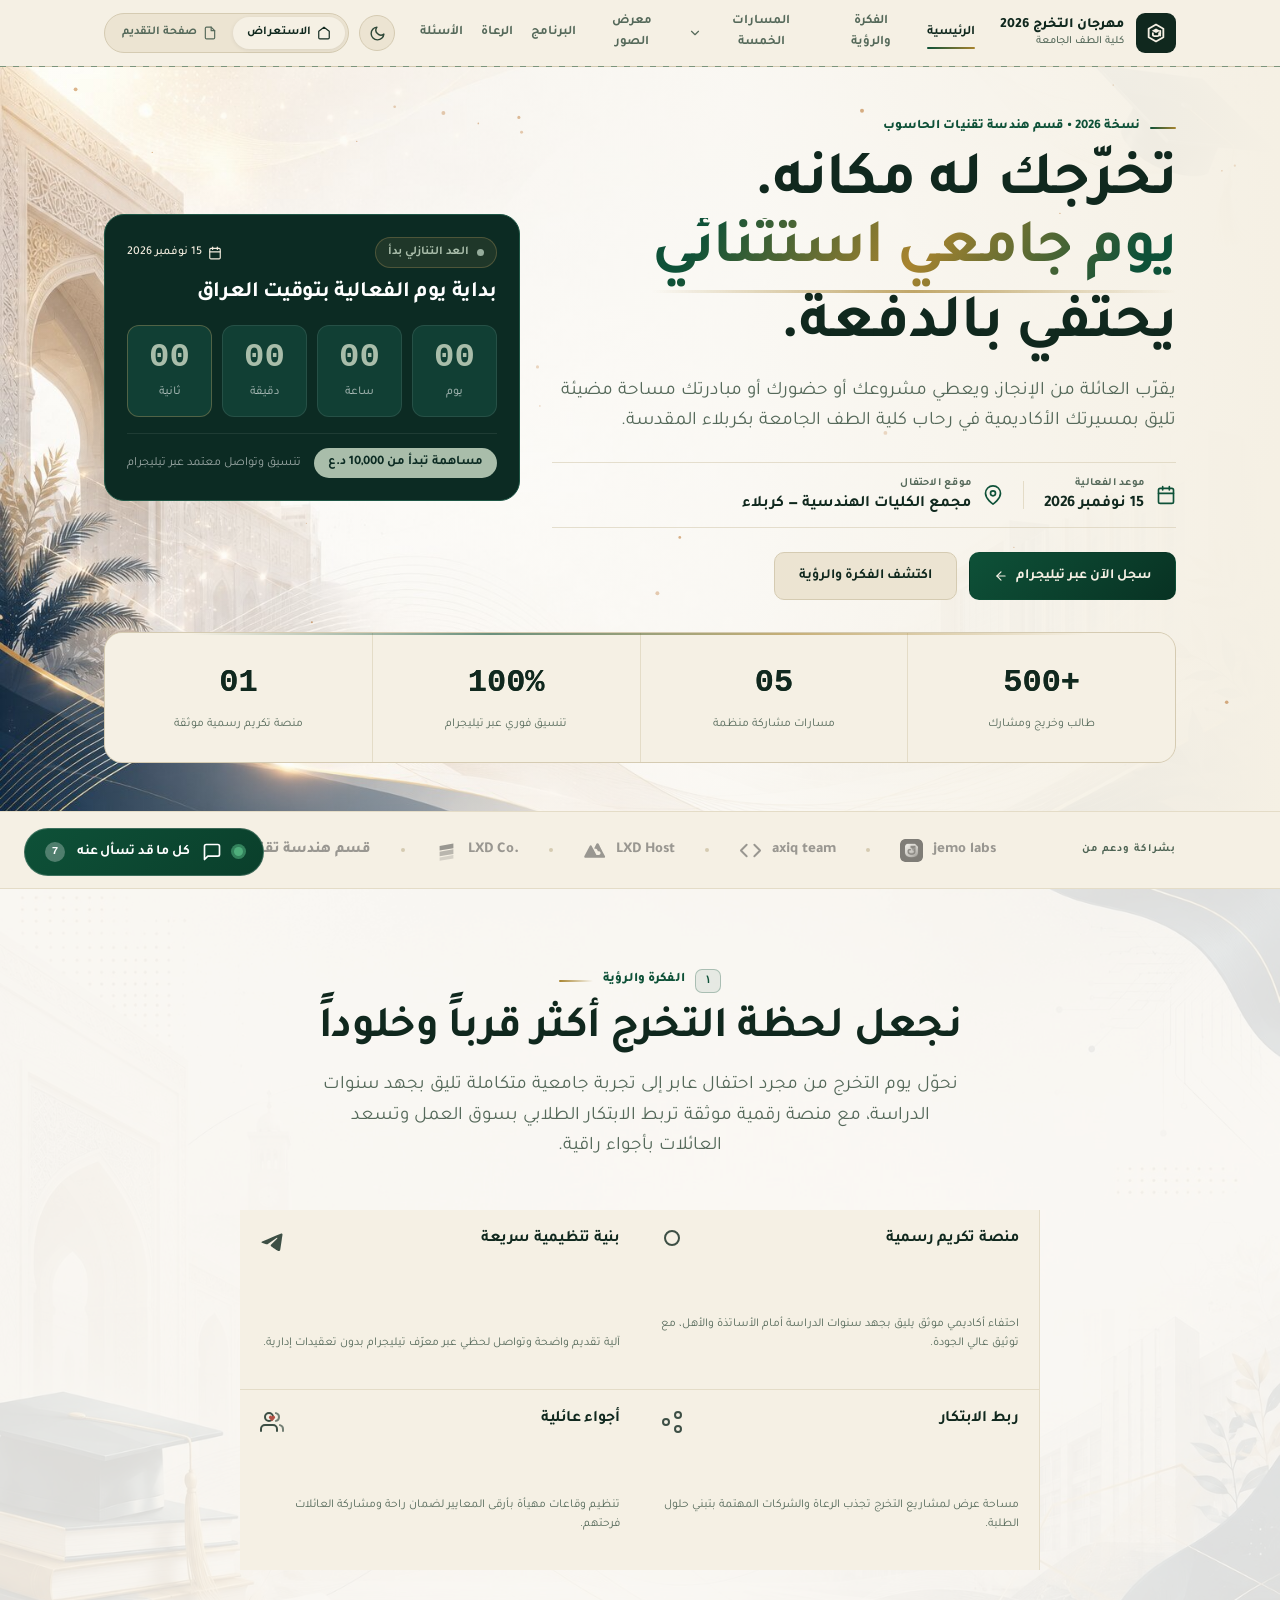
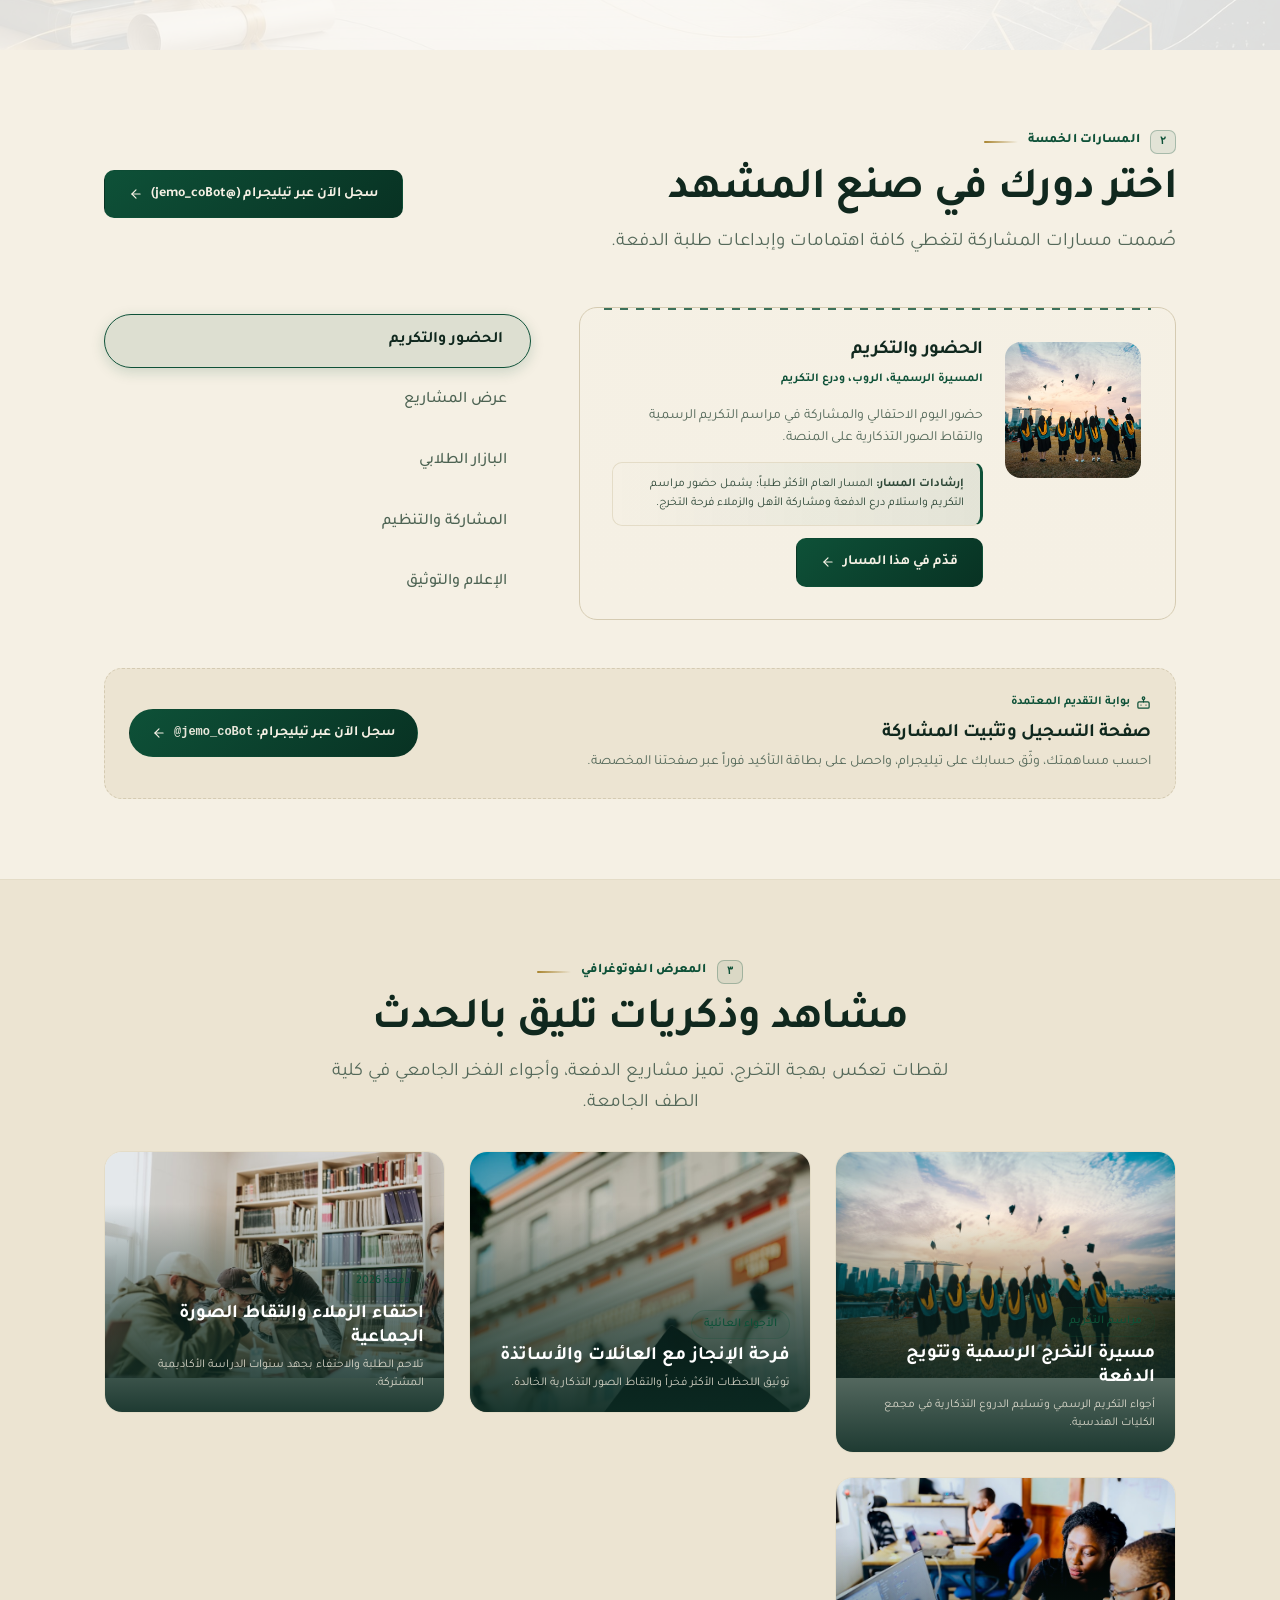
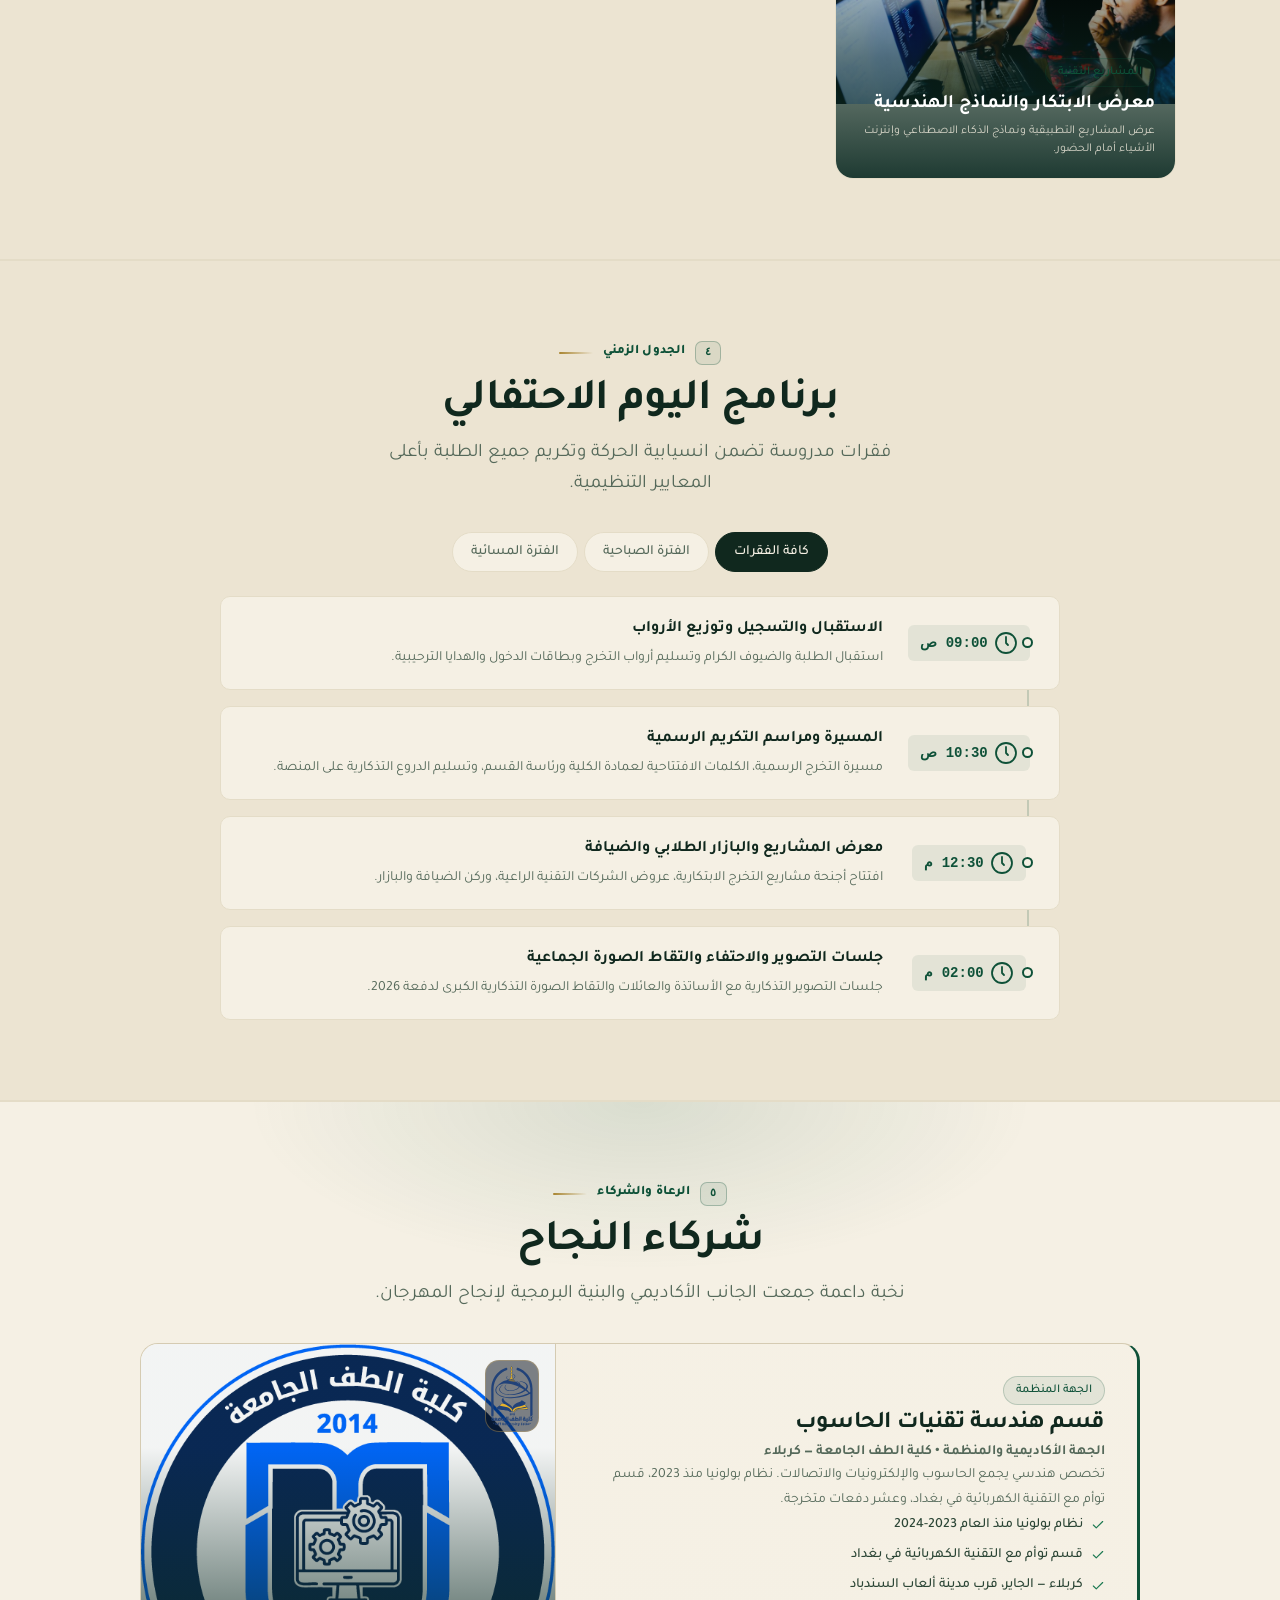
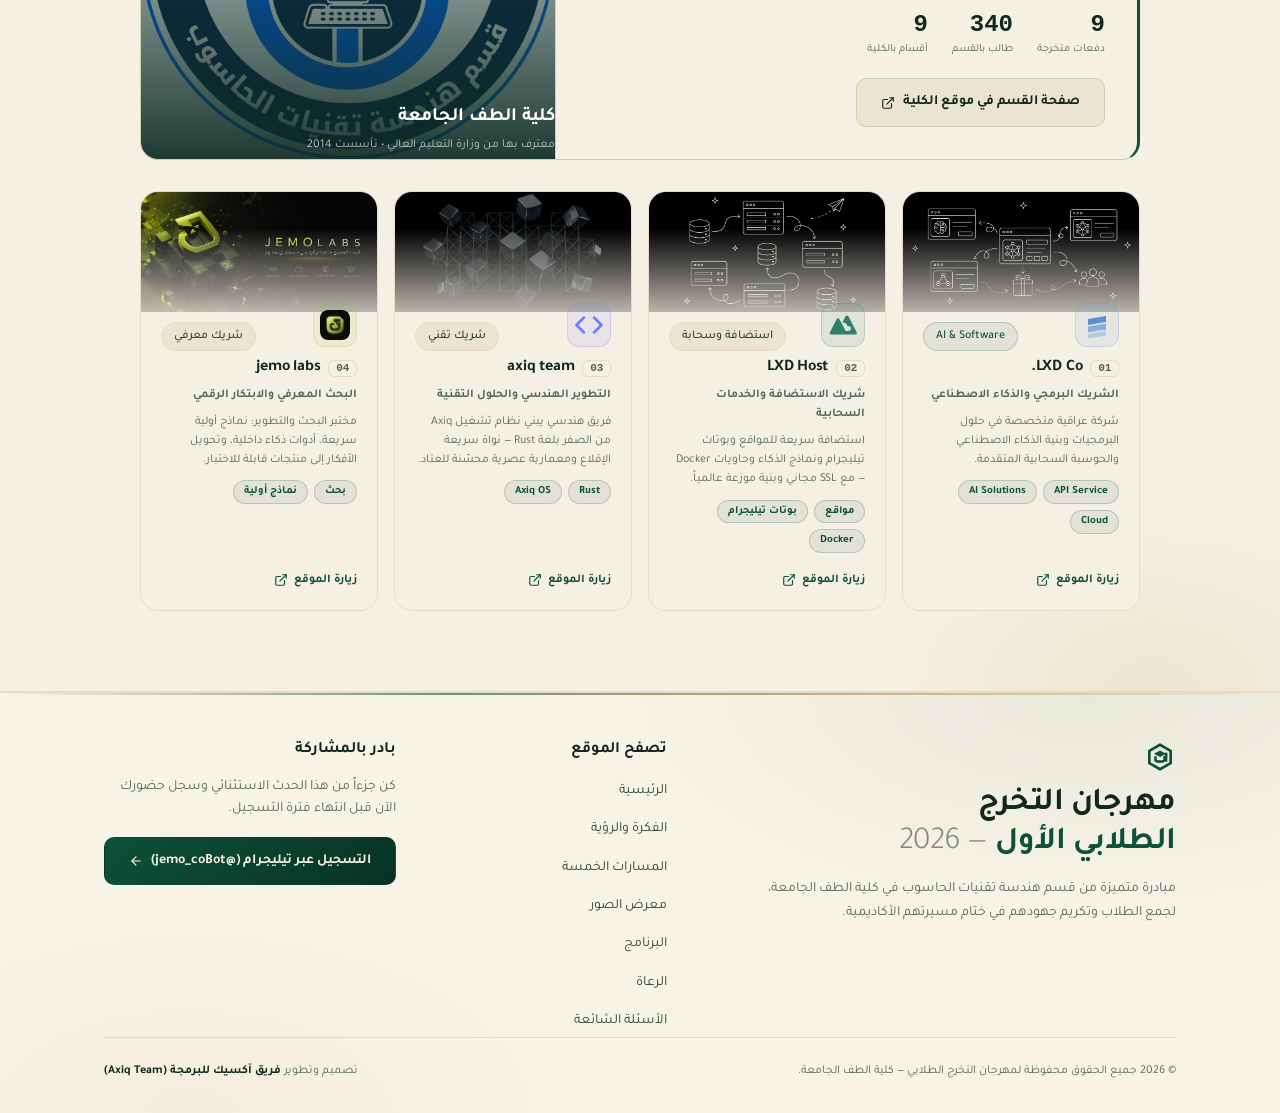
==== commit a1228d87: "Restore published feature set; re-theme to graduation-certificate green + gold Base: the published b" ====
--- a/index.html
+++ b/index.html
@@ -3,7 +3,7 @@
   <head>
     <meta charset="UTF-8" />
     <meta name="viewport" content="width=device-width, initial-scale=1.0" />
-    <meta name="theme-color" content="#faf8f3" />
+    <meta name="theme-color" content="#0c2b23" />
     <meta name="description" content="مهرجان التخرج الطلابي الأول 2026 — قسم هندسة تقنيات الحاسوب | كلية الطف الجامعة (كربلاء المقدسة)." />
     <meta name="robots" content="index,follow,max-image-preview:large" />
     <link rel="icon" type="image/svg+xml" href="./public/favicon.svg" sizes="any" />
@@ -13,7 +13,8 @@
     <link rel="preconnect" href="https://fonts.gstatic.com" crossorigin />
     <link href="https://fonts.googleapis.com/css2?family=Tajawal:wght@400;500;700;800&display=swap" rel="stylesheet" />
     <link rel="stylesheet" href="./src/style.css" />
-    <meta name="color-scheme" content="light" />
+    <meta name="color-scheme" content="light dark" />
+    <script>(function(){try{var t=localStorage.getItem("mgf-theme");if(!t)t="dark";document.documentElement.dataset.theme=t;}catch(e){}})();</script>
     <title>مهرجان التخرج الطلابي الأول 2026 — قسم هندسة تقنيات الحاسوب | كلية الطف الجامعة</title>
 
     <!-- Open Graph / Twitter Card: تحسين شكل مشاركة الرابط على واتساب وتويتر وفيسبوك -->
@@ -33,23 +34,18 @@
     <meta name="twitter:image" content="./public/images/hero-graduation-main.jpg" />
     <meta name="twitter:image:alt" content="مسيرة التخرج الرسمية وتتويج دفعة 2026 في كلية الطف الجامعة" />
 
-    <!-- Structured Data: Event Schema
-         Exact date is still being finalized with the deanery, so the schema
-         carries the announced window (late Nov – early Dec 2026) and states
-         that the precise day is pending, rather than inventing one. -->
+    <!-- Structured Data: Event Schema -->
     <script type="application/ld+json">
     {
       "@context": "https://schema.org",
       "@type": "Event",
       "name": "المهرجان الطلابي الأول للتخرج",
-      "description": "مهرجان التخرج الطلابي الأول 2026 — قسم هندسة تقنيات الحاسوب | كلية الطف الجامعة (كربلاء المقدسة). الموعد النهائي يُحدَّد مع العمادة ويقع في نهاية نوفمبر أو بداية ديسمبر 2026.",
-      "startDate": "2026-11-30T09:00:00+03:00",
-      "endDate": "2026-12-10T21:00:00+03:00",
-      "eventStatus": "https://schema.org/EventScheduled",
-      "eventAttendanceMode": "https://schema.org/OfflineEventAttendanceMode",
+      "description": "مهرجان التخرج الطلابي الأول 2026 — قسم هندسة تقنيات الحاسوب | كلية الطف الجامعة (كربلاء المقدسة)",
+      "startDate": "2026-11-15T09:00:00+03:00",
+      "endDate": "2026-11-15T21:00:00+03:00",
       "location": {
         "@type": "Place",
-        "name": "كلية الطف الجامعة",
+        "name": "مجمع الكليات الهندسية",
         "address": {
           "@type": "PostalAddress",
           "addressCountry": "IQ",
--- a/src/style.css
+++ b/src/style.css
@@ -1,23 +1,25 @@
 :root {
-  /* ===== نظام "لوحة الدائرة" (Circuit Board) ===== */
-  /* هوية بصرية مستوحاة من الهندسة الحاسوبية: لوحة دوائر دافئة، */
-  /* مسارات نحاسية، ونبضة إشارة تركوازية — بدل القالب الأزرق التقليدي */
-  --bg: #faf6f0;
-  --surface: #f3ede4;
-  --surface-warm: #f7f2e9;
-  --fg: #1c1a17;
-  --fg-2: #403b34;
-  --muted: #6b6459;
-  --meta: #665f55;
-  --border: #e2dbd0;
-  --border-soft: #ece5da;
-  --accent: #7a2233;
-  --accent-on: #ffffff;
-  --accent-hover: #631a29;
-  --accent-active: #4e1421;
-  --success: #2f6b4f;
+  /* ===== نظام "وثيقة التخرج" — الورق الكريمي (الوضع النهاري) ===== */
+  /* هوية بصرية مستوحاة من شهادة التخرج: ورق كريمي دافئ، حبر أخضر داكن، */
+  /* وإطار ذهبي — نفس عائلة الهوية مع الوضع الليلي */
+  --bg: #f5f0e4;
+  --surface: #ece4d2;
+  --surface-warm: #f8f3e7;
+  --fg: #10281e;
+  --fg-2: #2c4636;
+  --muted: #55695a;
+  --meta: #4d6353;
+  --border: #d5cbb2;
+  --border-soft: #e4dcc7;
+  --accent: #0e5138;
+  --accent-on: #f5f0e4;
+  --accent-hover: #0a3f2b;
+  --accent-active: #083223;
+  --success: #1d7a52;
   --warn: #8a6a1f;
   --danger: #a3271d;
+  --gold: #a8842f;
+  --gold-soft: #c9a767;
   --font-display: "Tajawal",
   -apple-system,
   BlinkMacSystemFont,
@@ -32,7 +34,7 @@
   "Segoe UI",
   Roboto,
   sans-serif;
-  --font-mono: "IBM Plex Mono",
+  --font-mono: "SF Mono", ui-monospace, Menlo, Monaco, Consolas, monospace,
   "SF Mono",
   ui-monospace,
   Menlo,
@@ -66,9 +68,11 @@
   --radius-lg: 18px;
   --radius-pill: 980px;
   --elev-flat: none;
-  --elev-ring: none;
-  --elev-raised: none;
-  --elev-subtle: none;
+  --elev-ring: 0 0 0 1px var(--border);
+  --elev-raised: 0 10px 28px rgba\(12,\s*43,\s*35,
+  .07);
+  --elev-subtle: 0 4px 16px rgba\(12,\s*43,\s*35,
+  .05);
   --focus-ring: 0 0 0 4px color-mix(in oklab,
   var(--accent),
   transparent 70%);
@@ -104,9 +108,23 @@
   overflow-x:hidden}
 
 
-
-
-
+.progress-bar-container {
+  position:fixed;
+  top:0;
+  left:0;
+  right:0;
+  height:3px;
+  background:transparent;
+  z-index:9999;
+  pointer-events:none;
+}
+
+.progress-bar-fill {
+  height:100%;
+  background:linear-gradient(90deg,#0e5138,#1d7a52,#a8842f);
+  width:0%;
+  transition:width .1s linear;
+}
 
 #confettiCanvas {
   position:fixed;
@@ -220,7 +238,10 @@
 
 .btn:focus-visible {
   outline:none;
-  
+  box-shadow:var(--focus-ring)}
+
+.btn-primary {
+  background:var(--accent);
   color:var(--accent-on)}
 
 .btn-primary:hover {
@@ -250,7 +271,7 @@
   color:var(--bg)}
 
 .btn-dark:hover {
-  background:var(--fg);
+  background:#0c2b23;
   transform:translateY(-1px)}
 
 .btn-ghost {
@@ -279,8 +300,14 @@
   .4);
   border-top-color:#fff;
   border-radius:50%;
-  
+  animation:spin .7s linear infinite;
   margin-right:6px}
+
+@keyframes spin {
+  to {
+    transform:rotate(360deg)  }
+
+}
 
 .icon-svg {
   width:18px;
@@ -316,7 +343,7 @@
   position:sticky;
   top:0;
   z-index:100;
-  background:#faf8f3d9;
+  background:#f5f0e4d9;
   backdrop-filter:saturate(160%) blur(20px);
   -webkit-backdrop-filter:saturate(160%) blur(20px);
   border-bottom:1px solid var(--border);
@@ -411,11 +438,72 @@
   align-items:center;
   gap:10px}
 
-
-
-
-
-
+.view-switcher-pill {
+  display:flex;
+  align-items:center;
+  background:var(--surface);
+  border:1px solid var(--border);
+  border-radius:var(--radius-pill);
+  padding:3px;
+  gap:2px}
+
+.view-tab-btn {
+  padding:6px 14px;
+  border-radius:var(--radius-pill);
+  font-size:var(--text-xs);
+  font-weight:600;
+  border:none;
+  background:transparent;
+  color:var(--muted);
+  cursor:pointer;
+  display:flex;
+  align-items:center;
+  gap:6px;
+  transition:all var(--motion-base) var(--ease-standard);
+  white-space:nowrap}
+
+.view-tab-btn.active {
+  background:var(--bg);
+  color:var(--fg);
+  box-shadow:0 1px 4px #00000014}
+
+.screen-view {
+  display:none;
+  animation:fadeInScreen var(--motion-base) var(--ease-standard) forwards}
+
+.screen-view.active {
+  display:block}
+
+@keyframes fadeInScreen {
+  0% {
+    opacity:0;
+    transform:translateY(6px)  }
+
+to {
+    opacity:1;
+    transform:translateY(0)  }
+
+}
+
+.section-py {
+  padding-block:var(--section-y-desktop)}
+
+@media (max-width: 920px) {
+  .section-py {
+    padding-block:var(--section-y-tablet)  }
+
+}
+
+@media (max-width: 640px) {
+  .section-py {
+    padding-block:var(--section-y-phone)  }
+
+}
+
+.section-surface {
+  background:var(--surface);
+  border-top:1px solid var(--border-soft);
+  border-bottom:1px solid var(--border-soft)}
 
 .section-header {
   margin-bottom:var(--space-8)}
@@ -442,6 +530,7 @@
   border-radius:var(--radius-lg);
   padding:var(--space-6);
   transition:border-color var(--motion-base) var(--ease-standard),
+  box-shadow var(--motion-base) var(--ease-standard),
   transform var(--motion-base) var(--ease-standard);
   position:relative;
   display:flex;
@@ -449,7 +538,7 @@
 
 .m-box:hover {
   border-color:var(--border);
-  
+  box-shadow:var(--elev-raised);
   transform:translateY(-3px)}
 
 .hero-wrapper {
@@ -573,9 +662,15 @@
   }
 }
 
-
-
-
+[data-theme="dark"] .hero-event-details {
+  border-color: rgba(255, 255, 255, 0.08);
+}
+[data-theme="dark"] .event-detail-separator {
+  background: rgba(255, 255, 255, 0.12);
+}
+[data-theme="dark"] .event-detail-val {
+  color: #fff;
+}
 .hero-actions {
   display: flex;
   align-items: center;
@@ -601,14 +696,17 @@
 }
 
 .countdown-box {
-  background:var(--surface);
-  border:1px solid var(--border);
+  background:#0c2b23;
+  border:1px solid #1e5645;
   border-radius:20px;
   padding:22px;
-  
+  box-shadow:0 8px 24px rgba(0,
+  0,
+  0,
+  .18);
   position:relative;
   overflow:hidden;
-  color:var(--fg)}
+  color:#f2ecde}
 
 .countdown-box:before {
   content:none}
@@ -626,9 +724,11 @@
   gap:8px;
   font-size:12px;
   font-weight:600;
-  color:var(--accent);
-  background:color-mix(in oklab, var(--accent), transparent 92%);
-  border:1px solid color-mix(in oklab, var(--accent), transparent 78%);
+  color:#a9bdaa;
+  background:rgba(201,167,103,
+  .1);
+  border:1px solid rgba(201,167,103,
+  .28);
   border-radius:var(--radius-pill);
   padding:5px 12px;
   white-space:nowrap}
@@ -637,7 +737,7 @@
   width:7px;
   height:7px;
   border-radius:50%;
-  background:var(--accent);
+  background:#96ad9c;
   flex-shrink:0}
 
 .cd-date {
@@ -646,7 +746,8 @@
   gap:6px;
   font-size:12px;
   font-weight:500;
-  color:var(--muted);
+  color:rgba\(242,\s*236,\s*222,
+  .62);
   white-space:nowrap}
 
 .cd-date .icon-svg {
@@ -657,13 +758,13 @@
   font-size:22px;
   font-weight:700;
   line-height:1.4;
-  color:var(--fg);
+  color:#ffffff;
   margin:0 0 16px}
 
 .countdown-footer {
   margin-top:16px;
   padding-top:14px;
-  border-top:1px solid var(--border-soft);
+  border-top:1px solid rgba(255,255,255,.08);
   display:flex;
   justify-content:space-between;
   align-items:center;
@@ -673,14 +774,13 @@
 
 .countdown-footer-note {
   font-size:12.5px;
-  color:var(--muted)}
+  color:rgba(255,255,255,.58)}
 
 .countdown-footer-price {
   font-size:13px;
   font-weight:700;
-  color:var(--accent-on);
-  background:var(--accent);
-  color:var(--accent-on);
+  color:#0c2b23;
+  background:#a9bdaa;
   border-radius:var(--radius-pill);
   padding:5px 14px;
   white-space:nowrap}
@@ -694,30 +794,86 @@
   position:relative}
 
 .timer-tile {
-  background:var(--bg);
-  border:1px solid var(--border-soft);
+  background:#113f34;
+  border:1px solid rgba(255,255,255,.09);
   border-radius:12px;
   padding:14px 6px 10px}
 
 .timer-tile-sec {
-  border-color:color-mix(in oklab, var(--accent), transparent 55%)}
+  border-color:rgba(201,167,103,
+  .35)}
 
 .timer-value {
   font-family:var(--font-mono);
   font-size:34px;
   font-weight:700;
   font-variant-numeric:tabular-nums;
-  color:var(--accent);
+  color:#a9bdaa;
   line-height:1;
   display:block;
   margin-bottom:6px}
 
 .timer-label {
   font-size:12px;
-  color:var(--meta);
+  color:rgba(255,255,255,.55);
   font-weight:500}
 
-
+.timer-value.tick,
+.timer-value.tick-soft {
+  animation:tickSoft var(--motion-fast) var(--ease-standard)}
+
+@keyframes tickSoft {
+  0% {
+    transform:translateY(0);
+    opacity:1  }
+
+ 45% {
+    transform:translateY(-18%);
+    opacity:.45  }
+
+ to {
+    transform:translateY(0);
+    opacity:1  }
+
+}
+
+.timer-tile.pulse {
+  border-color:rgba(201,167,103,
+  .55)}
+
+@media (max-width: 420px) {
+  .countdown-box {
+    padding:18px 14px;
+    border-radius:18px  }
+
+  .countdown-subtitle {
+    font-size:19px;
+    margin-bottom:14px  }
+
+  .countdown-timer-grid {
+    gap:8px  }
+
+  .timer-tile {
+    padding:12px 4px 9px  }
+
+  .timer-value {
+    font-size:26px  }
+
+  .cd-date {
+    font-size:11px  }
+
+}
+
+.stats-strip {
+  display:grid;
+  grid-template-columns:repeat(4,
+  1fr);
+  gap:1px;
+  background:var(--border-soft);
+  border:1px solid var(--border-soft);
+  border-radius:var(--radius-lg);
+  overflow:hidden;
+  margin-top:var(--space-8)}
 
 @media (max-width: 768px) {
   .stats-strip {
@@ -821,7 +977,7 @@
 
 .track-card:hover {
   border-color:var(--border);
-  
+  box-shadow:var(--elev-raised);
   transform:translateY(-3px)}
 
 .track-card-media {
@@ -858,7 +1014,10 @@
   bottom:12px;
   right:12px;
   z-index:2;
-  
+  box-shadow:0 2px 8px #0003}
+
+.track-num {
+  font-family:var(--font-mono);
   font-size:var(--text-xs);
   font-weight:600;
   color:var(--accent);
@@ -884,12 +1043,25 @@
   border:1px solid var(--border-soft);
   background:var(--bg);
   transition:transform var(--motion-base) var(--ease-standard),
+  box-shadow var(--motion-base) var(--ease-standard),
   border-color var(--motion-base) var(--ease-standard)}
 
 .gallery-card:hover {
   transform:translateY(-4px);
   border-color:var(--border);
-  
+  box-shadow:var(--elev-raised)}
+
+.gallery-col-2 {
+  grid-column:span 2}
+
+@media (max-width: 920px) {
+  .gallery-col-2 {
+    grid-column:span 1  }
+
+}
+
+.gallery-img-wrapper {
+  position:relative;
   width:100%;
   height:260px;
   overflow:hidden}
@@ -930,7 +1102,7 @@
 
 .gallery-card-desc {
   font-size:var(--text-xs);
-  color:#ffffffd9;
+  color:#f2ecded9;
   line-height:1.5}
 
 .schedule-filter-bar {
@@ -999,7 +1171,56 @@
 
 .timeline-item:hover {
   border-color:var(--border);
-  
+  box-shadow:var(--elev-subtle)}
+
+@media (max-width: 640px) {
+  .timeline-item {
+    grid-template-columns:1fr;
+    gap:var(--space-2)  }
+
+.timeline-list.reveal-ready:before,
+  .timeline-list.reveal-ready:after,
+  .timeline-list.reveal-ready .timeline-item:before {
+    display:none  }
+
+}
+
+@media (prefers-reduced-motion: reduce) {
+  .sponsors-marquee-track,
+  .timer-value.tick,
+  .timer-value.tick-soft,
+  .timer-tile.pulse {
+    animation:none  }
+
+.timeline-list.reveal-ready .timeline-item,
+  .timeline-list.reveal-ready .timeline-item.is-visible {
+    opacity:1;
+    transform:none  }
+
+.timeline-list.reveal-ready:after {
+    animation:none;
+    transform:scaleY(1)  }
+
+.timeline-list.reveal-ready .timeline-item:before {
+    transform:scale(1);
+    transition:none  }
+
+.timeline-list.reveal-ready .timeline-item.refilter {
+    animation:none  }
+
+.timeline-content-title:after,
+  .timeline-item:hover .timeline-content-title:after {
+    transition:none;
+    transform:none  }
+
+.timeline-item:hover .timeline-time-badge {
+    background:var(--bg);
+    color:var(--accent)  }
+
+}
+
+.timeline-content-title {
+  font-size:var(--text-base);
   font-weight:600;
   color:var(--fg);
   margin-bottom:4px;
@@ -1010,15 +1231,66 @@
   font-size:var(--text-sm);
   color:var(--muted)}
 
-
-
-
-
-
-
-
-
-
+.timeline-list.reveal-ready {
+  position:relative;
+  z-index:0}
+
+.timeline-list.reveal-ready:before {
+  content:"";
+  position:absolute;
+  inset-inline-start:31px;
+  top:0;
+  bottom:0;
+  width:2px;
+  background:color-mix(in oklab,
+  var(--accent),
+  transparent 82%);
+  z-index:-1}
+
+.timeline-list.reveal-ready:after {
+  content:"";
+  position:absolute;
+  inset-inline-start:30.5px;
+  top:0;
+  height:100%;
+  width:3px;
+  border-radius:var(--radius-pill);
+  background:linear-gradient(180deg,
+  var(--accent),
+  color-mix(in oklab,
+  var(--accent),
+  transparent 30%));
+  transform-origin:top;
+  transform:scaleY(0);
+  z-index:-1;
+  animation:spine-draw linear both;
+  animation-timeline:view();
+  animation-range:entry 10% cover 55%}
+
+@keyframes spine-draw {
+  to {
+    transform:scaleY(1)  }
+
+}
+
+.timeline-list.reveal-ready .timeline-item:before {
+  content:"";
+  position:absolute;
+  inset-inline-start:32px;
+  top:50%;
+  width:11px;
+  height:11px;
+  margin-top:-5.5px;
+  margin-inline-start:-5.5px;
+  border-radius:50%;
+  background:var(--bg);
+  border:2px solid var(--accent);
+  transform:scale(0);
+  transition:transform .32s var(--ease-standard) .12s;
+  z-index:3}
+
+.timeline-list.reveal-ready .timeline-item.is-visible:before {
+  transform:scale(1)}
 
 
 .timeline-content-title:after {
@@ -1040,11 +1312,80 @@
   background:var(--accent);
   color:var(--accent-on)}
 
-
-
-
-
-
+.timeline-list.reveal-ready .timeline-item.refilter {
+  animation:refilterIn var(--motion-base) var(--ease-standard)}
+
+@keyframes refilterIn {
+  0% {
+    opacity:0;
+    transform:translateY(14px)  }
+
+to {
+    opacity:1;
+    transform:none  }
+
+}
+
+.sponsors-marquee-container {
+  position:relative;
+  width:100%;
+  max-width:100%;
+  overflow:hidden;
+  padding-block:var(--space-3);
+  margin-top:var(--space-4);
+  margin-bottom:var(--space-6);
+  direction:ltr;
+  mask-image:linear-gradient(90deg,
+  transparent 0%,
+  rgba(0,
+  0,
+  0,
+  1) 6%,
+  rgba(0,
+  0,
+  0,
+  1) 94%,
+  transparent 100%);
+  -webkit-mask-image:linear-gradient(90deg,
+  transparent 0%,
+  rgba(0,
+  0,
+  0,
+  1) 6%,
+  rgba(0,
+  0,
+  0,
+  1) 94%,
+  transparent 100%)}
+
+.sponsors-marquee-track {
+  display:flex;
+  flex-direction:row;
+  gap:var(--space-4);
+  width:max-content;
+  animation:marquee-scroll-rtl 20s linear infinite;
+  will-change:transform}
+
+.sponsors-marquee-track:hover {
+  animation-play-state:paused}
+
+.sponsors-marquee-group {
+  display:flex;
+  flex-direction:row;
+  gap:var(--space-4);
+  align-items:center;
+  flex-shrink:0}
+
+@keyframes marquee-scroll-rtl {
+  0% {
+    transform:translateZ(0)  }
+
+to {
+    transform:translate3d(-50%,
+    0,
+    0)  }
+
+}
 
 .sponsor-pill {
   direction:rtl;
@@ -1055,7 +1396,7 @@
   border:1px solid var(--border-soft);
   border-radius:var(--radius-pill);
   padding:10px 20px;
-  
+  box-shadow:0 2px 10px #00000008;
   transition:all var(--motion-fast);
   -webkit-user-select:none;
   user-select:none;
@@ -1064,7 +1405,7 @@
 
 .sponsor-pill:hover {
   border-color:var(--accent);
-  
+  box-shadow:var(--elev-raised);
   transform:translateY(-2px)}
 
 .sponsor-pill-icon {
@@ -1085,15 +1426,31 @@
   font-weight:700;
   color:var(--fg)}
 
-
+.card-dotted-frame {
+  position:relative;
+  background:linear-gradient(145deg,
+  #fff,
+  #f8f3e7 45%,
+  #ece4d2);
+  border-radius:24px;
+  padding:44px 32px;
+  overflow:hidden;
+  border:1px solid var(--border);
+  color:var(--fg);
+  box-shadow:0 20px 48px #0e51380f,
+  0 2px 10px #00000008;
+  margin-top:var(--space-8)}
 
 @media (min-width: 768px) {
-
+  .card-dotted-frame {
+    padding:60px 52px  }
 
 }
 
 @media (max-width: 640px) {
-
+  .card-dotted-frame {
+    padding:32px 18px;
+    border-radius:18px  }
 
 .kaaf-grid {
     gap:24px  }
@@ -1104,11 +1461,65 @@
 
 }
 
-
-
-
-
-
+.card-dotted-frame:before,
+.card-dotted-frame:after {
+  content:"";
+  position:absolute;
+  background:#00000014;
+  top:0;
+  bottom:0;
+  width:1px;
+  z-index:20;
+  pointer-events:none}
+
+.card-dotted-frame:before {
+  left:0}
+
+.card-dotted-frame:after {
+  right:0}
+
+.card-dotted-frame .dot-line-top,
+.card-dotted-frame .dot-line-bottom {
+  position:absolute;
+  left:0;
+  right:0;
+  height:1px;
+  background:#00000014;
+  z-index:20;
+  pointer-events:none}
+
+.card-dotted-frame .dot-line-top {
+  top:0}
+
+.card-dotted-frame .dot-line-bottom {
+  bottom:0}
+
+.card-dotted-frame .dot {
+  position:absolute;
+  width:7px;
+  height:7px;
+  border-radius:50%;
+  background:var(--accent);
+  box-shadow:0 0 0 2px #f2ecdee6;
+  z-index:20;
+  transform:translate(-50%,
+  -50%)}
+
+.card-dotted-frame .dot-tl {
+  top:0;
+  left:0}
+
+.card-dotted-frame .dot-tr {
+  top:0;
+  left:100%}
+
+.card-dotted-frame .dot-bl {
+  top:100%;
+  left:0}
+
+.card-dotted-frame .dot-br {
+  top:100%;
+  left:100%}
 
 .kaaf-box-bg {
   position:absolute;
@@ -1121,10 +1532,12 @@
   position:absolute;
   inset:0;
   background:radial-gradient(circle at 15% 85%,
-  rgba(122, 34, 51, .07) 0%,
+  rgba\(14,\s*81,\s*56,
+  .08) 0%,
   transparent 60%),
   radial-gradient(circle at 85% 15%,
-  rgba(122, 34, 51, .04) 0%,
+  rgba\(14,\s*81,\s*56,
+  .04) 0%,
   transparent 50%)}
 
 .kaaf-grid {
@@ -1190,9 +1603,18 @@
   cursor:pointer;
   transition:all var(--motion-base) var(--ease-standard);
   text-decoration:none;
-  
+  box-shadow:0 4px 14px #0e513833}
+
+.kaaf-btn:hover {
+  background:var(--accent-hover);
   transform:translateY(-2px);
-  
+  box-shadow:0 8px 22px #0e51384d}
+
+.kaaf-btn:active {
+  transform:translateY(0)}
+
+.kaaf-sublink {
+  display:block;
   margin-top:12px;
   font-size:11px;
   color:var(--meta);
@@ -1258,7 +1680,10 @@
 
 .faq-item.open {
   border-color:var(--border);
-  
+  box-shadow:var(--elev-subtle)}
+
+.faq-question {
+  width:100%;
   text-align:right;
   padding:var(--space-5);
   background:transparent;
@@ -1415,7 +1840,7 @@
 .form-progress-step.active .form-progress-step-dot {
   border-color: var(--accent);
   color: var(--accent);
-  
+  box-shadow: 0 0 0 4px color-mix(in oklab, var(--accent), transparent 88%);
 }
 
 .form-progress-step.completed .form-progress-step-dot {
@@ -1482,15 +1907,26 @@
   background:var(--bg);
   font-size:var(--text-sm);
   color:var(--fg);
-  transition:border-color var(--motion-fast)}
+  transition:border-color var(--motion-fast),
+  box-shadow var(--motion-fast)}
 
 .form-input:focus,
 .form-select:focus,
 .form-textarea:focus {
   outline:none;
   border-color:var(--accent);
-  
-  
+  box-shadow:var(--focus-ring)}
+
+.field-has-error .form-input,
+.field-has-error .form-select,
+.field-has-error .form-textarea {
+  border-color:var(--danger)!important;
+  box-shadow:0 0 0 3px color-mix(in oklab,
+  var(--danger),
+  transparent 85%)!important}
+
+.track-options-stack {
+  display:flex;
   flex-direction:column;
   gap:8px}
 
@@ -1664,7 +2100,7 @@
   border-radius: 50%;
   background: var(--accent);
   border: 3px solid var(--bg);
-  
+  box-shadow: 0 2px 6px rgba(0, 0, 0, 0.15);
   cursor: pointer;
   transition: transform var(--motion-fast);
 }
@@ -1679,7 +2115,7 @@
   border-radius: 50%;
   background: var(--accent);
   border: 3px solid var(--bg);
-  
+  box-shadow: 0 2px 6px rgba(0, 0, 0, 0.15);
   cursor: pointer;
 }
 
@@ -1738,7 +2174,7 @@
 
 
 .upload-dropzone {
-  border:2px solid var(--border);
+  border:2px dashed var(--border);
   border-radius:var(--radius-md);
   padding:var(--space-5);
   background:var(--surface-warm);
@@ -1816,7 +2252,10 @@
   padding:var(--space-6);
   position:sticky;
   top:80px;
-  
+  box-shadow:var(--elev-subtle)}
+
+.summary-header {
+  border-bottom:1px solid var(--border-soft);
   padding-bottom:var(--space-4);
   margin-bottom:var(--space-4)}
 
@@ -1870,7 +2309,7 @@
   border:1px solid var(--border);
   border-radius:var(--radius-lg);
   padding:var(--space-8);
-  
+  box-shadow:var(--elev-raised);
   text-align:center}
 
 .receipt-icon-badge {
@@ -1937,7 +2376,7 @@
   background-color: var(--surface-warm);
   background-image:
     radial-gradient(ellipse 650px 300px at 85% 0%, color-mix(in oklab, var(--accent) 7%, transparent), transparent 70%),
-    radial-gradient(ellipse 500px 260px at 15% 100%, color-mix(in oklab, var(--gold, #d4af37) 5%, transparent), transparent 70%);
+    radial-gradient(ellipse 500px 260px at 15% 100%, color-mix(in oklab, var(--gold, #a8842f) 5%, transparent), transparent 70%);
   border-top: 1px solid var(--border-soft);
   padding-top: var(--space-12);
   padding-bottom: var(--space-8);
@@ -1953,7 +2392,7 @@
   left: 0;
   right: 0;
   height: 2px;
-  background: linear-gradient(90deg, transparent 0%, var(--accent) 35%, #d4af37 65%, transparent 100%);
+  background: linear-gradient(90deg, transparent 0%, var(--accent) 35%, #a8842f 65%, transparent 100%);
   opacity: 0.6;
 }
 
@@ -2096,16 +2535,28 @@
 
 .tilt-card {
   transform-style:preserve-3d;
-  transition:transform .15s ease-out;
+  transition:transform .15s ease-out,box-shadow .2s ease-out;
   will-change:transform;
 }
 
-
-
-
+.reveal-on-scroll {
+  opacity:0;
+  transform:translateY(24px);
+  transition:opacity .7s var(--ease-standard),transform .7s var(--ease-standard);
+  will-change:opacity,transform;
+}
+
+.reveal-on-scroll.visible {
+  opacity:1;
+  transform:translateY(0);
+}
 
 @media (prefers-reduced-motion: reduce) {
-
+  .reveal-on-scroll {
+    opacity:1;
+    transform:none;
+    transition:none;
+  }
 
   .tilt-card {
     transform:none!important;
@@ -2147,7 +2598,21 @@
 
 .receipt-card {
     border:1px solid #000000!important;
-    
+    box-shadow:none!important  }
+
+}
+
+.tracks-interactive-container {
+  position:relative;
+  width:100%;
+  display:flex;
+  flex-direction:column;
+  gap:var(--space-4);
+  padding:var(--space-2) 0}
+
+@media (min-width: 992px) {
+  .tracks-interactive-container {
+    display:grid;
     grid-template-columns:7fr 5fr;
     gap:var(--space-12);
     align-items:center;
@@ -2222,7 +2687,7 @@
   background:var(--accent);
   color:#fff;
   border-color:var(--accent);
-  
+  box-shadow:0 4px 14px #0e513840;
   transform:translateY(-1px)}
 
 .tracks-svg-canvas {
@@ -2255,7 +2720,27 @@
   font-weight:700;
   transform:translate(-4px)}
 
-
+.track-menu-indicator {
+  position:absolute;
+  top:0;
+  left:0;
+  background:var(--bg);
+  border:1px solid var(--border);
+  box-shadow:var(--elev-subtle);
+  border-radius:var(--radius-pill);
+  z-index:0;
+  transition:transform .4s cubic-bezier(.34,
+  1.56,
+  .64,
+  1),
+  width .4s cubic-bezier(.34,
+  1.56,
+  .64,
+  1),
+  height .4s cubic-bezier(.34,
+  1.56,
+  .64,
+  1)}
 
 @media (max-width: 991px) {
   #track-menu {
@@ -2273,7 +2758,7 @@
   padding:var(--space-5);
   border-radius:var(--radius-lg);
   border:1px solid var(--border);
-  
+  box-shadow:var(--elev-raised);
   transition:opacity .3s cubic-bezier(.4,
   0,
   .2,
@@ -2388,7 +2873,8 @@
   border-radius:var(--radius-md);
   object-fit:cover;
   border:2px solid var(--bg);
-  
+  box-shadow:var(--elev-subtle),
+  var(--elev-ring);
   flex-shrink:0;
   background:var(--surface);
   transition:transform .4s var(--ease-standard)}
@@ -2478,36 +2964,344 @@
 
 }
 
+@keyframes fly-out-in {
+  0% {
+    transform:translate(0) scale(1) rotate(0);
+    opacity:1  }
+
+10% {
+    transform:translate(-2px,
+    2px) scale(.95) rotate(-10deg);
+    opacity:1  }
+
+20% {
+    transform:translate(-4px,
+    4px) scale(.95) rotate(10deg);
+    opacity:1  }
+
+30% {
+    transform:translate(-6px,
+    6px) scale(.95) rotate(-5deg);
+    opacity:1  }
+
+40% {
+    transform:translate(-8px,
+    8px) scale(.95) rotate(0);
+    opacity:1  }
+
+55% {
+    transform:translate(80px,
+    -80px) scale(0) rotate(15deg);
+    opacity:0  }
+
+60% {
+    transform:translate(-80px,
+    80px) scale(0) rotate(0);
+    opacity:0  }
+
+80% {
+    transform:translate(5px,
+    -5px) scale(1.1) rotate(0);
+    opacity:1  }
+
+90% {
+    transform:translate(-2px,
+    2px) scale(.95) rotate(0);
+    opacity:1  }
+
+to {
+    transform:translate(0) scale(1) rotate(0);
+    opacity:1  }
+
+}
+
 .group:hover .animate-fly-out-in {
-  
+  animation:fly-out-in 1.2s cubic-bezier(.4,
+  0,
+  .2,
+  1) forwards}
+
+@keyframes shell-skid {
+  0% {
+    transform:translate(-150px) skew(20deg);
+    opacity:0  }
+
+15% {
+    transform:translate(15px) skew(-25deg);
+    opacity:1  }
+
+25% {
+    transform:translate(-10px) skew(15deg)  }
+
+35% {
+    transform:translate(5px) skew(-5deg)  }
+
+45% {
+    transform:translate(0) skew(0)  }
+
+to {
+    transform:translate(0) skew(0)  }
+
+}
+
+.animate-shell-monitor {
+  transform-box:fill-box;
   transform-origin:bottom center}
 
 .group:hover .animate-shell-monitor {
-  
+  animation:shell-skid 2s ease-out forwards}
+
+@keyframes shell-prompt-fly {
+  0% {
+    transform:translate(150px) translateY(-50px) rotate(90deg);
+    opacity:0  }
+
+20% {
+    transform:translate(150px) translateY(-50px) rotate(90deg);
+    opacity:0  }
+
+35% {
+    transform:translate(-15px) translateY(5px) rotate(-15deg);
+    opacity:1  }
+
+45% {
+    transform:translate(5px) translateY(15px) rotate(-65deg);
+    opacity:1  }
+
+55% {
+    transform:translate(-2px) translateY(-2px) rotate(10deg);
+    opacity:1  }
+
+65% {
+    transform:translate(0) translateY(2px) rotate(-5deg);
+    opacity:1  }
+
+75% {
+    transform:translate(0) translateY(0) rotate(0);
+    opacity:1  }
+
+to {
+    transform:translate(0) translateY(0) rotate(0);
+    opacity:1  }
+
+}
+
+.animate-shell-prompt {
+  transform-box:fill-box;
   transform-origin:right bottom}
 
 .group:hover .animate-shell-prompt {
-  
+  animation:shell-prompt-fly 2s ease-in-out forwards}
+
+@keyframes globe-bounce-roll {
+  0% {
+    transform:translateY(-190px) translate(-51px) rotate(0) scale(1);
+    opacity:0;
+    animation-timing-function:ease-in  }
+
+10% {
+    transform:translateY(52px) translate(0) rotate(0) scale(1);
+    opacity:1;
+    animation-timing-function:ease-out  }
+
+13% {
+    transform:translateY(58px) translate(0) rotate(0) scale(1.3,
+    .7);
+    opacity:1;
+    animation-timing-function:ease-out  }
+
+20% {
+    transform:translateY(22px) translate(10px) rotate(45deg) scale(.9,
+    1.1);
+    opacity:1;
+    animation-timing-function:ease-in  }
+
+27% {
+    transform:translateY(52px) translate(20px) rotate(90deg) scale(1);
+    opacity:1;
+    animation-timing-function:ease-out  }
+
+30% {
+    transform:translateY(55px) translate(22px) rotate(110deg) scale(1.1,
+    .9);
+    opacity:1;
+    animation-timing-function:ease-in  }
+
+33% {
+    transform:translateY(52px) translate(25px) rotate(120deg) scale(1);
+    opacity:1;
+    animation-timing-function:cubic-bezier(.5,
+    0,
+    1,
+    1)  }
+
+55% {
+    transform:translateY(52px) translate(200px) rotate(720deg) scale(1);
+    opacity:1;
+    animation-timing-function:linear  }
+
+60% {
+    transform:translateY(52px) translate(240px) rotate(800deg) scale(1);
+    opacity:0  }
+
+65% {
+    transform:translateY(0) translate(0) rotate(0) scale(0);
+    opacity:0;
+    animation-timing-function:ease-out  }
+
+85% {
+    transform:translateY(-15px) translate(0) rotate(0) scale(1.2);
+    opacity:1;
+    animation-timing-function:ease-in  }
+
+to {
+    transform:translateY(0) translate(0) rotate(0) scale(1);
+    opacity:1  }
+
+}
+
+.animate-globe {
+  transform-box:fill-box;
   transform-origin:center}
 
 .group:hover .animate-globe {
-  
+  animation:globe-bounce-roll 2.5s forwards}
+
+@keyframes wave-move-smooth {
+  0% {
+    transform:translate(0)  }
+
+to {
+    transform:translate(512px)  }
+
+}
+
+.group:hover .animate-wave-1 {
+  animation:wave-move-smooth 3s linear infinite}
+
+@keyframes wave-fade-3s {
+  0% {
+    opacity:0  }
+
+10% {
+    opacity:1  }
+
+85% {
+    opacity:1  }
+
+to {
+    opacity:0  }
+
+}
+
+.group:hover .animate-wave-container {
+  animation:wave-fade-3s 3s forwards;
   opacity:0}
 
+@keyframes ship-rock-3s {
+  0% {
+    transform:translateY(0) rotate(0)  }
+
+10% {
+    transform:translateY(0) rotate(0)  }
+
+35% {
+    transform:translateY(-10px) rotate(8deg)  }
+
+55% {
+    transform:translateY(5px) rotate(-6deg)  }
+
+75% {
+    transform:translateY(-3px) rotate(3deg)  }
+
+to {
+    transform:translateY(0) rotate(0)  }
+
+}
+
 .group:hover .animate-ship-rock {
-  
+  animation:ship-rock-3s 3s ease-in-out forwards;
   transform-origin:256px 440px}
 
+@keyframes whale-drop {
+  0% {
+    transform:translateY(-800px);
+    opacity:0  }
+
+60% {
+    transform:translateY(20px);
+    opacity:1  }
+
+80% {
+    transform:translateY(-10px)  }
+
+to {
+    transform:translateY(0);
+    opacity:1  }
+
+}
+
 .group:hover .animate-whale {
-  
+  animation:whale-drop .6s cubic-bezier(.34,
+  1.56,
+  .64,
+  1) forwards;
   opacity:0}
 
+@keyframes box-drop {
+  0% {
+    transform:translateY(-800px);
+    opacity:0  }
+
+60% {
+    transform:translateY(15px);
+    opacity:1  }
+
+80% {
+    transform:translateY(-8px)  }
+
+to {
+    transform:translateY(0);
+    opacity:1  }
+
+}
+
 .group:hover .docker-box {
-  
+  animation:box-drop .6s cubic-bezier(.34,
+  1.56,
+  .64,
+  1) forwards;
   opacity:0}
 
 .group:hover .box-1 {
-  
+  animation-delay:.6s}
+
+.group:hover .box-2 {
+  animation-delay:.65s}
+
+.group:hover .box-3 {
+  animation-delay:.7s}
+
+.group:hover .box-4 {
+  animation-delay:.62s}
+
+.group:hover .box-5 {
+  animation-delay:.67s}
+
+.group:hover .box-6 {
+  animation-delay:.72s}
+
+.group:hover .box-7 {
+  animation-delay:.64s}
+
+.group:hover .box-8 {
+  animation-delay:.69s}
+
+.group:hover .box-9 {
+  animation-delay:.75s}
+
+.animated-grid-item {
+  position:relative;
   width:100%;
   height:180px;
   background:var(--bg);
@@ -2523,16 +3317,114 @@
   .2,
   1),
   background .4s,
-  border-color .4s;
-  
+  border-color .4s,
+  box-shadow .4s;
+  box-shadow:var(--elev-flat)}
+
+.animated-grid-item:hover {
+  background:var(--surface-warm);
   z-index:20;
   border-color:var(--border);
-  
+  box-shadow:var(--elev-raised)}
+
+.animated-grid-item.card-tr {
+  transform-origin:bottom right}
+
+.animated-grid-item.card-tr:hover {
+  transform:rotate(12deg)}
+
+.animated-grid-item.card-tl {
+  transform-origin:bottom}
+
+.animated-grid-item.card-tl:hover {
+  transform:translateY(-32px)}
+
+.animated-grid-item.card-br {
+  transform-origin:left}
+
+.animated-grid-item.card-br:hover {
+  transform:translate(32px)}
+
+.animated-grid-item.card-bl {
+  transform-origin:top}
+
+.animated-grid-item.card-bl:hover {
+  transform:translateY(32px)}
+
+@keyframes fam-pop {
+  0% {
+    transform:translateY(8px) scale(.8);
+    opacity:0  }
+
+to {
+    transform:translateY(0) scale(1);
+    opacity:1  }
+
+}
+
+@keyframes heart-float {
+  0% {
+    transform:translate(0) scale(1);
+    opacity:0  }
+
+30% {
+    transform:translateY(-15px) scale(1.5);
+    opacity:1  }
+
+to {
+    transform:translateY(-30px) scale(1.5);
+    opacity:0  }
+
+}
+
+.fam-person-1 {
+  transform-origin:bottom}
+
+.fam-person-2 {
+  transform-origin:bottom;
   opacity:0}
 
 .group:hover .fam-person-1 {
-  
+  animation:fam-pop .4s cubic-bezier(.34,
+  1.56,
+  .64,
+  1) forwards}
+
+.group:hover .fam-person-2 {
+  animation:fam-pop .4s cubic-bezier(.34,
+  1.56,
+  .64,
+  1) .1s forwards}
+
+.group:hover .animate-fam-heart {
+  animation:heart-float 1.2s ease-out .2s forwards;
   opacity:0}
+
+@keyframes node-pulse {
+  0% {
+    transform:scale(1)  }
+
+50% {
+    transform:scale(1.3)  }
+
+to {
+    transform:scale(1)  }
+
+}
+
+@keyframes line-draw {
+  0% {
+    stroke-dashoffset:15;
+    opacity:0  }
+
+10% {
+    opacity:1  }
+
+to {
+    stroke-dashoffset:0;
+    opacity:1  }
+
+}
 
 .innovate-node-1 {
   transform-origin:18px 5px}
@@ -2550,36 +3442,321 @@
   opacity:0}
 
 .group:hover .innovate-node-2 {
-  
+  animation:node-pulse .4s cubic-bezier(.34,
+  1.56,
+  .64,
+  1) 0s forwards}
+
+.group:hover .innovate-line-2 {
+  animation:line-draw .3s ease-out .1s forwards}
+
+.group:hover .innovate-node-1 {
+  animation:node-pulse .4s cubic-bezier(.34,
+  1.56,
+  .64,
+  1) .3s forwards}
+
+.group:hover .innovate-line-1 {
+  animation:line-draw .3s ease-out .3s forwards}
+
+.group:hover .innovate-node-3 {
+  animation:node-pulse .4s cubic-bezier(.34,
+  1.56,
+  .64,
+  1) .5s forwards}
+
+@keyframes medal-flip {
+  0% {
+    transform:translateY(-20px) rotateY(-360deg) scale(.8);
+    opacity:0  }
+
+to {
+    transform:translateY(0) rotateY(0) scale(1);
+    opacity:1  }
+
+}
+
+@keyframes ribbon-swing {
+  0% {
+    transform:scaleY(0) rotate(15deg);
+    opacity:0  }
+
+50% {
+    transform:scaleY(1.1) rotate(-8deg);
+    opacity:1  }
+
+75% {
+    transform:scaleY(.95) rotate(3deg);
+    opacity:1  }
+
+to {
+    transform:scaleY(1) rotate(0);
+    opacity:1  }
+
+}
+
+@keyframes star-glow {
+  0% {
+    transform:scale(.5) rotate(0);
+    opacity:0;
+    fill:currentColor  }
+
+60% {
+    transform:scale(1.3) rotate(180deg);
+    opacity:1;
+    fill:var(--warn)  }
+
+to {
+    transform:scale(1) rotate(180deg);
+    opacity:1;
+    fill:var(--warn)  }
+
+}
+
+@keyframes sparks-burst {
+  0% {
+    transform:scale(0);
+    opacity:0  }
+
+50% {
+    transform:scale(1.2);
+    opacity:1  }
+
+to {
+    transform:scale(1.5);
+    opacity:0  }
+
+}
+
+.medal-ribbon {
+  transform-origin:center 15px;
   opacity:0}
+
+@keyframes plane-trails {
+  0% {
+    stroke-dasharray:20;
+    stroke-dashoffset:20;
+    opacity:0  }
+
+45% {
+    stroke-dashoffset:20;
+    opacity:0  }
+
+55% {
+    stroke-dashoffset:0;
+    opacity:1  }
+
+75% {
+    stroke-dashoffset:-20;
+    opacity:0  }
+
+to {
+    stroke-dashoffset:-20;
+    opacity:0  }
+
+}
 
 .plane-speed-lines {
   opacity:0}
 
 .group:hover .plane-speed-lines line {
-  
+  animation:plane-trails 1.2s cubic-bezier(.4,
+  0,
+  .2,
+  1) forwards}
+
+@keyframes packet-travel-1 {
+  0% {
+    transform:translate(6px,
+    12px) scale(0);
+    opacity:0  }
+
+10% {
+    transform:translate(6px,
+    12px) scale(1);
+    opacity:1  }
+
+90% {
+    transform:translate(18px,
+    5px) scale(1);
+    opacity:1  }
+
+to {
+    transform:translate(18px,
+    5px) scale(0);
+    opacity:0  }
+
+}
+
+@keyframes packet-travel-2 {
+  0% {
+    transform:translate(6px,
+    12px) scale(0);
+    opacity:0  }
+
+10% {
+    transform:translate(6px,
+    12px) scale(1);
+    opacity:1  }
+
+90% {
+    transform:translate(18px,
+    19px) scale(1);
+    opacity:1  }
+
+to {
+    transform:translate(18px,
+    19px) scale(0);
+    opacity:0  }
+
+}
+
+@keyframes node-pulse {
+  0% {
+    transform:scale(1);
+    fill:var(--bg)  }
+
+50% {
+    transform:scale(1.4);
+    fill:var(--accent)  }
+
+to {
+    transform:scale(1);
+    fill:var(--accent)  }
+
+}
+
+.data-packet-1,
+.data-packet-2 {
   opacity:0}
 
+.group:hover .data-packet-1 {
+  animation:packet-travel-1 .4s ease-in-out .1s forwards}
+
+.group:hover .data-packet-2 {
+  animation:packet-travel-2 .4s ease-in-out .3s forwards}
+
+@keyframes confetti-burst {
+  0% {
+    stroke-dasharray:10;
+    stroke-dashoffset:10;
+    opacity:0;
+    transform:scale(.8)  }
+
+50% {
+    stroke-dashoffset:0;
+    opacity:1;
+    transform:scale(1.1)  }
+
+to {
+    stroke-dashoffset:-10;
+    opacity:0;
+    transform:scale(1.2)  }
+
+}
+
+.fam-confetti {
+  transform-origin:center;
+  opacity:0}
+
 .group:hover .fam-confetti {
-  
+  animation:confetti-burst .5s ease-out .2s forwards}
+
+.medal-shield {
+  transform-origin:center 8px}
+
+.medal-star {
+  transform-origin:center 8.25px;
   opacity:0}
+
+@keyframes sponsor-pulse {
+  0% {
+    transform:scale(1)  }
+
+50% {
+    transform:scale(1.15)  }
+
+to {
+    transform:scale(1)  }
+
+}
+
+@keyframes sponsor-float {
+  0% {
+    transform:translateY(0)  }
+
+50% {
+    transform:translateY(-4px)  }
+
+to {
+    transform:translateY(0)  }
+
+}
+
+@keyframes sponsor-spin {
+  0% {
+    transform:rotate(0)  }
+
+to {
+    transform:rotate(180deg)  }
+
+}
 
 .sponsor-anim-pulse {
   transform-origin:center;
   transition:transform .3s}
 
 .group:hover .sponsor-anim-pulse {
-  
+  animation:sponsor-pulse .6s cubic-bezier(.34,
+  1.56,
+  .64,
+  1) infinite}
+
+.sponsor-anim-float {
+  transform-origin:center;
   transition:transform .3s}
 
 .group:hover .sponsor-anim-float {
-  
+  animation:sponsor-float 1.2s ease-in-out infinite}
+
+.sponsor-anim-spin {
+  transform-origin:center;
   transition:transform .3s}
 
-
+.group:hover .sponsor-anim-spin {
+  animation:sponsor-spin .6s cubic-bezier(.34,
+  1.56,
+  .64,
+  1) forwards}
+
+.medal-sparkles {
+  transform-origin:center 8px;
+  opacity:0}
 
 .group:hover .medal-shield {
-  
+  animation:medal-flip .8s cubic-bezier(.34,
+  1.56,
+  .64,
+  1) forwards}
+
+.group:hover .medal-ribbon {
+  animation:ribbon-swing .6s cubic-bezier(.34,
+  1.56,
+  .64,
+  1) .3s forwards}
+
+.group:hover .medal-star {
+  animation:star-glow .6s cubic-bezier(.34,
+  1.56,
+  .64,
+  1) .6s forwards}
+
+.group:hover .medal-sparkles {
+  animation:sparks-burst .5s ease-out .6s forwards}
+
+/* Countdown flat — no float, calmer */
+.countdown-anim {
+  animation:none;
 }
 
 /* ═══════════════════════════════════════════
@@ -2587,39 +3764,76 @@
    ═══════════════════════════════════════════ */
 :root {
   color-scheme: light;
-  --gold: #9a3245;
-  --gold-soft: #b8566b;
-  --ink-premium: #1c1a17;
+  --ink-premium: #0c2b23;
   --shadow-premium: none;
   --shadow-gold: none;
   --ring-gold: none;
 }
-
+[data-theme="dark"] {
+  color-scheme: dark;
+  /* ===== الوضع الليلي — لوحة التخرج: أخضر حبلي داكن + ذهبي + كريمي ===== */
+  --bg: #0c2b23;
+  --surface: #113f34;
+  --surface-warm: #0f3a2e;
+  --fg: #f2ecde;
+  --fg-2: #ddd5c2;
+  --muted: #a9bdaa;
+  --meta: #96ad9c;
+  --border: #1e5645;
+  --border-soft: #17493a;
+  --accent: #c9a767;
+  --accent-on: #0c2b23;
+  --accent-hover: #dcc08a;
+  --accent-active: #b8924f;
+  /* dark accent is gold on deep green — dark ink on light fills */
+  --success: #4fae7c;
+  --warn: #d3a94f;
+  --danger: #e07b6c;
+  --gold: #c9a767;
+  --gold-soft: #e2c98f;
+}
 html { transition: background-color .35s ease, color .35s ease; }
 body { transition: background-color .35s ease; }
-::selection { background: var(--accent); color: #fff; }
+::selection { background: var(--accent); color: var(--accent-on); }
 ::-webkit-scrollbar { width: 10px; height: 10px; }
 ::-webkit-scrollbar-track { background: var(--bg); }
 ::-webkit-scrollbar-thumb { background: var(--border); border-radius: 99px; border: 2px solid var(--bg); }
 ::-webkit-scrollbar-thumb:hover { background: var(--accent); }
 
 /* Theme toggle */
-
-
-
+.theme-toggle-btn {
+  width: 36px; height: 36px;
+  display: inline-flex; align-items: center; justify-content: center;
+  border-radius: 50%;
+  border: 1px solid var(--border);
+  background: var(--surface);
+  color: var(--fg-2);
+  cursor: pointer;
+  transition: all .25s var(--ease-standard);
+  flex-shrink: 0;
+}
+.theme-toggle-btn:hover { border-color: var(--accent); color: var(--accent); transform: translateY(-1px) rotate(12deg); box-shadow: var(--shadow-gold); }
+.theme-toggle-btn svg { width: 17px; height: 17px; }
 
 /* ── Hero premium ── */
 .hero-wrapper { isolation: isolate; }
 .hero-wrapper:before {
   content: ""; position: absolute; inset: 0; z-index: 1; pointer-events: none;
   background:
-    radial-gradient(600px 320px at 85% 15%, rgba(212,175,55,.16), transparent 60%),
-    radial-gradient(700px 420px at 10% 90%, rgba(193,122,52,.12), transparent 60%),
-    radial-gradient(400px 300px at 50% 50%, rgba(46,125,107,.07), transparent 65%);
-}
-
-.hero-grid > div:first-child {  }
-.hero-grid > div:last-child {  }
+    radial-gradient(600px 320px at 85% 15%, rgba(201,167,103,.16), transparent 60%),
+    radial-gradient(700px 420px at 10% 90%, rgba\(14,\s*81,\s*56,.12), transparent 60%),
+    radial-gradient(400px 300px at 50% 50%, rgba(201,167,103,.07), transparent 65%);
+}
+[data-theme="dark"] .hero-wrapper:before {
+  background:
+    radial-gradient(600px 320px at 85% 15%, rgba(201,167,103,.22), transparent 60%),
+    radial-gradient(700px 420px at 10% 90%, rgba\(12,\s*43,\s*35,.18), transparent 60%),
+    radial-gradient(500px 400px at 50% 40%, rgba(63, 116, 178,.12), transparent 65%);
+}
+.hero-grid > div:first-child { animation: hero-rise .8s var(--ease-standard) both; }
+.hero-grid > div:last-child { animation: hero-rise .8s var(--ease-standard) .12s both; }
+.stats-strip { animation: hero-rise .8s var(--ease-standard) .22s both; }
+@keyframes hero-rise { from { opacity: 0; transform: translateY(22px); } to { opacity: 1; transform: none; } }
 .eyebrow {
   background: color-mix(in oklab, var(--accent), transparent 90%);
   border: 1px solid color-mix(in oklab, var(--accent), transparent 78%);
@@ -2641,21 +3855,27 @@
 .meta-chip {
   background: color-mix(in oklab, var(--bg), transparent 25%);
   backdrop-filter: blur(12px) saturate(140%);
-  
-  transition: transform .2s var(--ease-standard), border-color .2s;
-}
-.meta-chip:hover { transform: translateY(-2px); border-color: var(--accent);  }
+  box-shadow: var(--elev-subtle);
+  transition: transform .2s var(--ease-standard), border-color .2s, box-shadow .2s;
+}
+.meta-chip:hover { transform: translateY(-2px); border-color: var(--accent); box-shadow: var(--shadow-gold); }
 .btn-primary {
-  color: var(--accent-on);
   background: linear-gradient(135deg, var(--accent) 0%, var(--accent-active) 100%);
-  
+  box-shadow: var(--shadow-gold), inset 0 1px 0 rgba(255,255,255,.25);
   position: relative; overflow: hidden;
 }
 /* dark accent is light blue — flip to dark-ink text on a light gradient */
-
-
+[data-theme="dark"] .btn-primary {
+  background: linear-gradient(135deg, var(--accent-hover) 0%, var(--accent) 100%);
+  box-shadow: var(--shadow-gold), inset 0 1px 0 rgba(255,255,255,.35);
+}
+.btn-primary:before {
+  content: ""; position: absolute; inset: 0;
+  background: linear-gradient(105deg, transparent 30%, rgba(255,255,255,.35) 50%, transparent 70%);
+  transform: translateX(120%); transition: transform .6s ease;
+}
 .btn-primary:hover:before { transform: translateX(-120%); }
-.btn-primary:hover {  transform: translateY(-2px);  }
+.btn-primary:hover { filter: brightness(1.06); transform: translateY(-2px); box-shadow: 0 18px 40px -8px rgba\(14,\s*81,\s*56,.55); }
 
 /* Countdown flat — base styles above win; no glass/glow overrides */
 .countdown-box:after {
@@ -2663,24 +3883,24 @@
 }
 
 /* Stats premium */
-.stats-strip { border-color: var(--border);  position: relative; }
+.stats-strip { border-color: var(--border); box-shadow: var(--elev-subtle); position: relative; }
 .stats-strip:before { content: ""; position: absolute; top: 0; right: 8%; left: 8%; height: 2px; background: linear-gradient(90deg, transparent, var(--accent), var(--gold), transparent); opacity: .6; z-index: 2; }
 .stat-cell { transition: background .25s; position: relative; }
 .stat-cell:hover { background: color-mix(in oklab, var(--accent), transparent 94%); }
 .stat-number { background: linear-gradient(180deg, var(--fg), var(--muted)); -webkit-background-clip: text; background-clip: text; }
-
-
+[data-theme="dark"] .stat-number { background: linear-gradient(180deg, #fff, var(--gold-soft)); -webkit-background-clip: text; background-clip: text; color: transparent; }
+[data-theme="dark"] .stat-number:not(:empty) { color: transparent; }
 
 /* ── Tracks premium ── */
 #track-content-container {
   background: linear-gradient(180deg, color-mix(in oklab, var(--bg), white 2%), var(--bg));
   border: 1px solid var(--border);
-  
+  box-shadow: var(--shadow-premium);
   overflow: hidden;
 }
 #track-content-container:before { opacity: .8; }
-#track-interactive-img { transition: transform .5s var(--ease-standard); }
-#track-content-container:hover #track-interactive-img { transform: scale(1.03) rotate(-1deg);  }
+#track-interactive-img { transition: transform .5s var(--ease-standard), box-shadow .3s; }
+#track-content-container:hover #track-interactive-img { transform: scale(1.03) rotate(-1deg); box-shadow: var(--shadow-gold); }
 .track-interactive-tip-box {
   border-right: 3px solid var(--accent);
   background: linear-gradient(270deg, color-mix(in oklab, var(--accent), transparent 92%), transparent);
@@ -2690,60 +3910,115 @@
   margin-bottom: 3px;
   background: transparent !important;
   border: none !important;
-  
+  box-shadow: none !important;
 }
 .track-interactive-item.active {
   background: transparent !important;
   border: none !important;
-  
+  box-shadow: none !important;
   color: var(--fg) !important;
   font-weight: 700;
 }
-
-
+.track-menu-indicator {
+  border-radius: var(--radius-pill) !important;
+  background: color-mix(in oklab, var(--accent), transparent 90%) !important;
+  border: 1.5px solid var(--accent) !important;
+  box-shadow: 0 4px 14px color-mix(in oklab, var(--accent), transparent 82%) !important;
+}
+[data-theme="dark"] .track-menu-indicator {
+  background: color-mix(in oklab, var(--accent), transparent 85%) !important;
+  border-color: var(--accent) !important;
+  box-shadow: 0 4px 14px rgba\(12,\s*43,\s*35, 0.25) !important;
+}
 .track-tab-pill { backdrop-filter: blur(8px); }
-.track-tab-pill.active { background: linear-gradient(135deg, var(--accent), var(--accent-active));  }
+.track-tab-pill.active { background: linear-gradient(135deg, var(--accent), var(--accent-active)); box-shadow: var(--shadow-gold); }
+.track-carousel-arrow-btn:hover { box-shadow: var(--shadow-gold); }
 .track-dot { transition: all .25s var(--ease-standard); }
-#track-interactive-btn {  }
+#track-interactive-btn { box-shadow: var(--shadow-gold); }
 
 /* Gallery + schedule luxe */
-.gallery-overlay { background: linear-gradient(180deg, transparent 20%, rgba(10,8,5,.55) 60%, rgba(10,8,5,.92)); }
+.gallery-overlay { background: linear-gradient(180deg, transparent 20%, rgba(12,43,35,.55) 60%, rgba(12,43,35,.92)); }
 .gallery-card:hover .gallery-card-title { color: var(--gold-soft); }
 .gallery-card-title { transition: color .25s; }
 .timeline-item { transition: all .25s var(--ease-standard); }
-.timeline-item:hover { transform: translateY(-2px);  border-color: var(--accent); }
+.timeline-item:hover { transform: translateY(-2px); box-shadow: var(--shadow-premium); border-color: var(--accent); }
 
 /* Nav dark */
-
-
-
-
+[data-theme="dark"] .site-nav { background: rgba(11, 18, 32,.82); }
+[data-theme="dark"] .view-tab-btn.active { background: #1e5645; color: var(--fg); }
+[data-theme="dark"] .hero-wrapper > div[style*="linear-gradient"] { opacity: .14; }
+[data-theme="dark"] img { filter: saturate(1.05) contrast(1.03); }
 
 /* Section surfaces in dark */
-
-
-
-
-
+[data-theme="dark"] .section-surface { background: #0c2b23; }
+[data-theme="dark"] .card-dotted-frame { background: linear-gradient(145deg, #17223a, #0c2b23 45%, #0c2b23); color: var(--fg); }
+[data-theme="dark"] .animated-grid-item { background: #113f34; }
+[data-theme="dark"] .animated-grid-item:hover { background: #113f34; }
+[data-theme="dark"] .site-footer {
+  background-color: #070d1a;
+  background-image:
+    radial-gradient(ellipse 650px 300px at 85% 0%, rgba(201,167,103, 0.08), transparent 70%),
+    radial-gradient(ellipse 500px 260px at 15% 100%, rgba(201,167,103, 0.05), transparent 70%);
+  border-top-color: var(--border-soft);
+}
 
 /* Apply portal dark surfaces */
-
-
-
-
-
-
-
-
-
-
-
+[data-theme="dark"] .form-card,
+[data-theme="dark"] .summary-card,
+[data-theme="dark"] .receipt-card {
+  background: #113f34;
+  border-color: #1e5645;
+}
+[data-theme="dark"] .form-input,
+[data-theme="dark"] .form-select,
+[data-theme="dark"] .form-textarea {
+  background: #113f34;
+  border-color: #1e5645;
+  color: var(--fg);
+}
+[data-theme="dark"] .form-input:focus,
+[data-theme="dark"] .form-select:focus,
+[data-theme="dark"] .form-textarea:focus {
+  border-color: var(--accent);
+  background: #113f34;
+}
+[data-theme="dark"] .calc-box {
+  background: #0c2b23;
+  border-color: #1e5645;
+}
+[data-theme="dark"] .track-radio-item {
+  background: #113f34;
+  border-color: #1e5645;
+}
+[data-theme="dark"] .track-radio-item:hover {
+  border-color: var(--accent);
+}
+[data-theme="dark"] .track-radio-item.selected {
+  background: rgba(201,167,103, 0.12);
+  border-color: var(--accent);
+}
+[data-theme="dark"] .upload-dropzone {
+  background: #113f34;
+  border-color: #1e5645;
+}
+[data-theme="dark"] .summary-guarantee-box {
+  background: #0c2b23;
+  border-color: #17493a;
+}
+[data-theme="dark"] .receipt-code-box {
+  background: #0c2b23;
+  border-color: #1e5645;
+}
+[data-theme="dark"] .form-progress-step-dot {
+  background: #113f34;
+  border-color: #1e5645;
+}
 
 /* Focus + motion */
 :focus-visible { outline: 2px solid var(--gold); outline-offset: 2px; }
 @media (prefers-reduced-motion: reduce) {
-  .hero-grid > div, .stats-strip {  }
-
+  .hero-grid > div, .stats-strip { animation: none; }
+  .btn-primary:before { display: none; }
 }
 
 /* ── Theme-aware background art veils (fix white box in dark) ── */
@@ -2756,10 +4031,12 @@
   position: absolute; inset: 0; z-index: 1; pointer-events: none;
   background: rgba(250, 248, 243, 0.88);
 }
-
-
-
-
+[data-theme="dark"] .hero-veil {
+  background: linear-gradient(270deg, var(--bg) 5%, rgba(11, 18, 32,.92) 45%, rgba(11, 18, 32,.55) 75%, rgba(11, 18, 32,.25) 100%);
+}
+[data-theme="dark"] .section-veil { background: rgba(11, 18, 32, 0.9); }
+[data-theme="dark"] .has-bg-art { background-blend-mode: multiply; }
+[data-theme="dark"] #about, [data-theme="dark"] #sponsors { background-color: #0c2b23; }
 /* keep content above veil */
 .has-bg-art > .container, .hero-wrapper > .container { position: relative; z-index: 3; }
 /* sponsors VIP + grid stay legible on art */
@@ -2788,10 +4065,10 @@
   border-inline-start: 3px solid var(--accent);
   border-radius: var(--radius-lg);
   padding: var(--space-5) var(--space-6);
-  
-  transition: transform .25s var(--ease-standard), border-color .25s;
-}
-.sponsor-organizer:hover { transform: translateY(-2px);  border-color: var(--accent); }
+  box-shadow: var(--elev-subtle);
+  transition: transform .25s var(--ease-standard), box-shadow .25s, border-color .25s;
+}
+.sponsor-organizer:hover { transform: translateY(-2px); box-shadow: var(--shadow-premium); border-color: var(--accent); }
 .sponsor-org-logo {
   width: 56px; height: 56px; flex-shrink: 0;
   display: flex; align-items: center; justify-content: center;
@@ -2817,9 +4094,9 @@
   border-radius: var(--radius-lg);
   padding: var(--space-5);
   display: flex; flex-direction: column; gap: 10px;
-  transition: transform .25s var(--ease-standard), border-color .25s;
-}
-.sponsor-card:hover { transform: translateY(-3px); border-color: var(--accent);  }
+  transition: transform .25s var(--ease-standard), box-shadow .25s, border-color .25s;
+}
+.sponsor-card:hover { transform: translateY(-3px); border-color: var(--accent); box-shadow: var(--shadow-gold); }
 .sponsor-card-top { display: flex; align-items: center; justify-content: space-between; gap: 10px; }
 .sponsor-logo-tile {
   width: 44px; height: 44px; flex-shrink: 0;
@@ -2883,9 +4160,9 @@
   position: relative; display: flex; flex-direction: column; justify-content: flex-end;
   padding: var(--space-6); min-height: 320px; overflow: hidden;
   background:
-    radial-gradient(420px 260px at 80% 10%, rgba(142,163,191,.35), transparent 65%),
-    radial-gradient(360px 300px at 15% 90%, rgba(22,48,92,.4), transparent 65%),
-    linear-gradient(160deg, #efe7dd 0%, #e6dccf 70%);
+    radial-gradient(420px 260px at 80% 10%, rgba(201,167,103,.35), transparent 65%),
+    radial-gradient(360px 300px at 15% 90%, rgba\(12,\s*43,\s*35,.4), transparent 65%),
+    linear-gradient(160deg, #18233d 0%, #0c2b23 70%);
   border-inline-start: 1px solid var(--border);
 }
 .sponsor-feature-visual:before {
@@ -2894,7 +4171,7 @@
   background-size: 18px 18px; opacity: .5;
 }
 .sponsor-feature-glyph { position: relative; margin-bottom: auto; color: var(--gold-soft); opacity: .95; }
-.sponsor-feature-glyph svg { width: 64px; height: 64px;  }
+.sponsor-feature-glyph svg { width: 64px; height: 64px; filter: drop-shadow(0 8px 24px rgba(201,167,103,.4)); }
 .sponsor-feature-caption { position: relative; color: #fff; }
 .sponsor-feature-caption strong { display: block; font-size: var(--text-lg); }
 .sponsor-feature-caption span { font-size: var(--text-xs); color: rgba(255,255,255,.7); }
@@ -2906,7 +4183,7 @@
 
 /* Partner cards: Mistral product-card with visual band */
 .sponsor-card { padding: 0; }
-.sponsor-visual { position: relative; height: 120px; overflow: hidden; background: var(--surface); }
+.sponsor-visual { position: relative; height: 120px; overflow: hidden; background: #0c2b23; }
 .sponsor-visual img { width: 100%; height: 100%; object-fit: cover; object-position: center; display: block; transition: transform .5s var(--ease-standard); }
 .sponsor-card:hover .sponsor-visual img { transform: scale(1.06); }
 .sponsor-visual:after {
@@ -2914,7 +4191,7 @@
   background: linear-gradient(180deg, transparent 30%, color-mix(in oklab, var(--bg), transparent 25%) 100%);
 }
 .sponsor-card-body { padding: var(--space-5); padding-top: 0; display: flex; flex-direction: column; gap: 8px; flex: 1; }
-.sponsor-card-body .sponsor-logo-tile { margin-top: -24px; position: relative; z-index: 2;  }
+.sponsor-card-body .sponsor-logo-tile { margin-top: -24px; position: relative; z-index: 2; box-shadow: var(--elev-raised); }
 .sponsor-card { display: flex; flex-direction: column; }
 
 /* ═══════════════════════════════════════════
@@ -2974,18 +4251,18 @@
   --shadow-gold: none;
   --ring-gold: none;
 }
-* {  }
+* { text-shadow: none !important; }
 .site-nav, .meta-chip, .eyebrow, .track-tab-pill,
 .countdown-box, #sponsors .animated-grid-item, #about .animated-grid-item {
   backdrop-filter: none;
   -webkit-backdrop-filter: none;
 }
 /* static luxury stays, animated glow goes */
-
-.sponsor-feature-glyph svg {  }
-
-.countdown-box, .sponsor-card, .sponsor-organizer, .track-card, .btn-primary {  }
-
+.countdown-anim, .sponsor-feature-glyph svg, .sponsor-feature-visual { animation: none; }
+.sponsor-feature-glyph svg { filter: none; }
+.sponsor-spot { display: none; }
+.countdown-box, .sponsor-card, .sponsor-organizer, .track-card, .btn-primary { box-shadow: var(--elev-subtle); }
+.btn-primary:before { display: none; }
 
 /* ═══════════════════════════════════════════
    BUTTON HOVER v2 — wipe fill + arrow nudge
@@ -3012,7 +4289,7 @@
 .btn:before { display: none; }
 .btn-primary:hover {
   background: var(--fg); color: var(--bg); border-color: var(--fg);
-   transform: none;
+  filter: none; transform: none;
 }
 .btn-secondary:hover {
   background: var(--fg); color: var(--bg); border-color: var(--fg);
@@ -3020,9 +4297,15 @@
 }
 .btn-dark:hover { background: var(--accent); color: #fff; border-color: var(--accent); }
 .btn-ghost:hover { background: color-mix(in oklab, var(--accent), transparent 88%); }
-.btn:hover svg {  transform: translateX(-5px); }
+@keyframes arrow-kick {
+  0% { transform: translateX(0); }
+  35% { transform: translateX(-8px); }
+  70% { transform: translateX(1px); }
+  100% { transform: translateX(-5px); }
+}
+.btn:hover svg { animation: arrow-kick .45s var(--ease-standard); transform: translateX(-5px); }
 @media (prefers-reduced-motion: reduce) {
-  .btn:hover svg {  transform: none; }
+  .btn:hover svg { animation: none; transform: none; }
 }
 
 /* ═══════════════════════════════════════════
@@ -3031,9 +4314,15 @@
    dark: forward shove / ghost: underline draw
    ═══════════════════════════════════════════ */
 /* secondary: arrow glides out and loops back */
-.btn-secondary:hover svg {  transform: none; }
+@keyframes arrow-glide {
+  0% { transform: translateX(0); opacity: 1; }
+  45% { transform: translateX(-10px); opacity: 0; }
+  55% { transform: translateX(6px); opacity: 0; }
+  100% { transform: translateX(0); opacity: 1; }
+}
+.btn-secondary:hover svg { animation: arrow-glide .8s ease infinite; transform: none; }
 /* dark: whole button shoves forward */
-.btn-dark:hover svg {  transform: none; }
+.btn-dark:hover svg { animation: none; transform: none; }
 .btn-dark:hover { transform: translateX(-5px); }
 .btn-dark:active { transform: translateX(-2px) scale(.98); }
 /* ghost: underline draws itself */
@@ -3045,9 +4334,9 @@
   transition: background-size .3s var(--ease-standard), background-color .2s, color .2s;
 }
 .btn-ghost:hover { background-size: 100% 2px; }
-.btn-ghost:hover svg {  transform: translateX(-3px); }
+.btn-ghost:hover svg { animation: none; transform: translateX(-3px); }
 @media (prefers-reduced-motion: reduce) {
-  .btn-secondary:hover svg, .btn-ghost:hover svg {  }
+  .btn-secondary:hover svg, .btn-ghost:hover svg { animation: none; }
   .btn-dark:hover { transform: none; }
 }
 
@@ -3055,7 +4344,7 @@
 .portal-cta-banner {
   margin-top: var(--space-8);
   background: var(--surface);
-  border: 1px solid var(--border);
+  border: 1px dashed var(--border);
   border-radius: var(--radius-lg);
   padding: var(--space-6);
   transition: border-color var(--motion-fast);
@@ -3064,7 +4353,10 @@
   border-color: var(--accent);
   transform: none;
 }
-
+[data-theme="dark"] .portal-cta-banner {
+  background: #113f34;
+  border-color: #1e5645;
+}
 .portal-cta-inner {
   display: flex;
   align-items: center;
@@ -3114,7 +4406,7 @@
   font-weight: 700;
   border-radius: var(--radius-pill);
   text-decoration: none !important;
-  
+  box-shadow: var(--shadow-gold);
   transition: all var(--motion-fast);
 }
 .cta-handle {
@@ -3155,36 +4447,25 @@
 .site-nav {
   background: var(--bg);
   border-bottom: 1px solid var(--border);
-  transition: background-color .35s ease;
-}
-
+  transition: box-shadow .3s ease, background-color .35s ease;
+}
+.site-nav.scrolled { box-shadow: 0 8px 28px rgba(0,0,0,.12); }
+[data-theme="dark"] .site-nav.scrolled { box-shadow: 0 8px 28px rgba(0,0,0,.5); }
 .site-nav-inner { height: 66px; position: relative; }
 
 /* Logo block (NVIDIA black-tile vibe, theme-aware) */
 .nav-brand { gap: 12px; }
-
-
+.nav-brand-tile {
+  width: 40px; height: 40px; flex-shrink: 0;
+  display: inline-flex; align-items: center; justify-content: center;
+  background: var(--fg); color: var(--bg);
+  border-radius: 9px;
+  box-shadow: var(--elev-subtle);
+}
+.nav-brand-tile .icon-svg { width: 22px; height: 22px; }
 .nav-brand-text { display: flex; flex-direction: column; line-height: 1.25; }
 .nav-brand-text strong { font-size: var(--text-sm); font-weight: 800; color: var(--fg); white-space: nowrap; }
 .nav-brand-text small { font-size: 11px; font-weight: 500; color: var(--muted); white-space: nowrap; }
-
-/* Two floating nav groups: primary on the right, secondary on the left */
-.site-nav-inner { gap: 12px; }
-.nav-group {
-  display: flex;
-  align-items: center;
-  gap: 2px;
-  padding: 4px 6px;
-  border: 1px solid var(--border);
-  border-radius: var(--radius-pill);
-  background: var(--surface);
-  list-style: none;
-}
-.nav-group-primary { margin-inline-start: auto; }
-.nav-group-secondary { margin-inline-end: auto; }
-.nav-link-apply { color: var(--accent); }
-.nav-link-apply.active { color: var(--accent); }
-.nav-group-secondary .nav-link { padding: 10px 15px; }
 
 /* Links with sliding underline */
 .nav-links { gap: 2px; list-style: none; }
@@ -3213,7 +4494,7 @@
   display: grid; grid-template-columns: repeat(5, 1fr); gap: 10px;
   background: var(--bg);
   border: 1px solid var(--border); border-radius: var(--radius-lg);
-  
+  box-shadow: var(--shadow-premium);
   padding: var(--space-4);
   opacity: 0; visibility: hidden; transform: translateY(10px);
   transition: opacity .25s var(--ease-standard), transform .25s var(--ease-standard), visibility .25s;
@@ -3228,9 +4509,9 @@
   background: var(--surface-warm);
   border: 1px solid var(--border-soft); border-radius: var(--radius-md);
   padding: var(--space-4);
-  transition: transform .2s var(--ease-standard), border-color .2s;
-}
-.nav-drop-item:hover { transform: translateY(-3px); border-color: var(--accent);  }
+  transition: transform .2s var(--ease-standard), border-color .2s, box-shadow .2s;
+}
+.nav-drop-item:hover { transform: translateY(-3px); border-color: var(--accent); box-shadow: var(--shadow-gold); }
 .nav-drop-num { font-family: var(--font-mono); font-size: 11px; font-weight: 700; color: var(--accent); }
 .nav-drop-text { display: flex; flex-direction: column; gap: 2px; }
 .nav-drop-text strong { font-size: var(--text-sm); color: var(--fg); }
@@ -3264,12 +4545,12 @@
 
 /* Breakpoints */
 @media (max-width: 1280px) {
-  .nav-group { gap: 0; }
+  .nav-links { gap: 0; }
   .nav-link { padding: 10px 9px; font-size: 13px; }
   .nav-link:after { inset-inline: 9px; }
 }
 @media (max-width: 1024px) {
-  .nav-group { display: none; }
+  .nav-links { display: none; }
   .nav-menu-btn { display: inline-flex; }
   .mobile-nav { display: block; }
 }
@@ -3278,19 +4559,32 @@
 }
 @media (max-width: 640px) {
   .site-nav-inner { height: 60px; gap: 8px; justify-content: space-between; }
+  .view-switcher-pill { display: none !important; }
   .nav-actions { flex-shrink: 0; gap: 8px; }
   .nav-menu-btn { display: inline-flex !important; flex-shrink: 0; }
   .nav-brand { min-width: 0; flex-shrink: 1; gap: 8px; }
+  .nav-brand-tile { width: 36px; height: 36px; flex-shrink: 0; }
+  .nav-brand-tile .icon-svg { width: 20px; height: 20px; }
   .nav-brand-text small { display: none; }
   .nav-brand-text strong { font-size: 13px; white-space: nowrap; overflow: hidden; text-overflow: ellipsis; }
 }
 
 /* ── Sponsors motion: Mistral-style stagger + spotlight ── */
-
-
+.sponsors-section .sp-reveal {
+  opacity: 0; transform: translateY(22px) scale(.985);
+  transition: opacity .7s var(--ease-standard), transform .7s var(--ease-standard);
+  transition-delay: var(--d, 0ms);
+  will-change: opacity, transform;
+}
+.sponsors-section .sp-reveal.sp-in { opacity: 1; transform: none; }
 .sponsor-card { --mx: 50%; --my: 0%; }
-
-
+.sponsor-spot {
+  position: absolute; inset: 0; z-index: 3; pointer-events: none; opacity: 0;
+  transition: opacity .3s ease;
+  background: radial-gradient(260px circle at var(--mx) var(--my),
+    color-mix(in oklab, var(--accent), transparent 82%), transparent 70%);
+}
+.sponsor-card:hover .sponsor-spot { opacity: 1; }
 .sponsor-index {
   font-family: var(--font-mono); font-size: 11px; font-weight: 600;
   color: var(--meta); border: 1px solid var(--border-soft);
@@ -3298,7 +4592,15 @@
   vertical-align: 2px;
 }
 .sponsor-card h4 { display: flex; align-items: center; }
-.sponsor-feature-glyph svg {  }
+@keyframes glyph-drift {
+  0%, 100% { transform: translateY(0) rotate(0deg); }
+  50% { transform: translateY(-8px) rotate(-2deg); }
+}
+.sponsor-feature-glyph svg { animation: glyph-drift 7s ease-in-out infinite; }
+@keyframes visual-pan {
+  0%, 100% { background-position: 20% 30%, 80% 80%, 0 0; }
+  50% { background-position: 30% 20%, 70% 90%, 0 0; }
+}
 /* Organizer photo visual (real college artwork) */
 .sponsor-feature-photo { padding: 0; }
 .sponsor-feature-photo .sponsor-feature-img {
@@ -3307,7 +4609,7 @@
 }
 .sponsor-feature-photo:after {
   content: ""; position: absolute; inset: 0; z-index: 1;
-  background: linear-gradient(180deg, rgba(10,8,5,.05) 25%, rgba(10,8,5,.55) 62%, rgba(10,8,5,.93));
+  background: linear-gradient(180deg, rgba(12,43,35,.05) 25%, rgba(12,43,35,.55) 62%, rgba(12,43,35,.93));
 }
 .sponsor-feature-photo .sponsor-feature-caption { z-index: 2; }
 .sponsor-feature-emblem {
@@ -3315,14 +4617,14 @@
   top: 16px; inset-inline-start: 16px;
   width: 54px; height: auto;
   background: rgba(5,10,20,.5);
-  border: 1px solid rgba(142,163,191,.4);
+  border: 1px solid rgba(201,167,103,.4);
   border-radius: 14px; padding: 5px;
   backdrop-filter: none;
 }
 @media (prefers-reduced-motion: reduce) {
-
-  .sponsor-feature-glyph svg, .sponsor-feature-visual {  }
-
+  .sponsors-section .sp-reveal { opacity: 1; transform: none; transition: none; }
+  .sponsor-feature-glyph svg, .sponsor-feature-visual { animation: none; }
+  .sponsor-spot { display: none; }
 }
 
 /* ── Sponsors strip v3: minimal logo wall (no boxes) ── */
@@ -3348,16 +4650,16 @@
   flex: 1; min-width: 0;
   padding-block: 2px; margin: 0;
 }
-
+.sponsors-marquee-group { gap: 0; }
 .min-logo {
   background: none; border: none; cursor: pointer; font: inherit;
   display: inline-flex; align-items: center; gap: 10px;
   padding: 6px 30px;
-   opacity: .5;
+  filter: grayscale(1); opacity: .5;
   transition: filter .25s, opacity .25s;
   white-space: nowrap;
 }
-.min-logo:hover {  opacity: 1; }
+.min-logo:hover { filter: none; opacity: 1; }
 .min-logo-icon { display: inline-flex; align-items: center; color: var(--fg-2); transition: color .25s, transform .25s; }
 .min-logo-icon svg,
 .min-logo-icon img {
@@ -3378,7 +4680,7 @@
   border-color: color-mix(in oklab, var(--tint, var(--accent)), transparent 78%);
 }
 /* slower elegant marquee */
-
+.sponsors-marquee-track { animation-duration: 32s; }
 @media (max-width: 640px) {
   .sponsors-strip-inner { flex-direction: column; gap: 6px; }
   .sponsors-strip-label { font-size: 11px; }
@@ -3403,19 +4705,19 @@
   background: linear-gradient(135deg, var(--accent) 0%, var(--accent-hover) 100%);
   color: #ffffff;
   border: 1px solid rgba(255, 255, 255, 0.2);
-  
+  box-shadow: 0 8px 24px rgba\(14,\s*81,\s*56, 0.42), 0 2px 8px rgba(0, 0, 0, 0.12);
   cursor: pointer;
   font-family: inherit;
   font-size: var(--text-sm);
   font-weight: 700;
-  transition: transform var(--motion-fast), background var(--motion-fast);
+  transition: transform var(--motion-fast), box-shadow var(--motion-fast), background var(--motion-fast);
   user-select: none;
   -webkit-tap-highlight-color: transparent;
 }
 
 .faq-chat-fab:hover {
   transform: translateY(-2px);
-  
+  box-shadow: 0 12px 28px rgba\(14,\s*81,\s*56, 0.52), 0 4px 10px rgba(0, 0, 0, 0.15);
   background: linear-gradient(135deg, var(--accent-hover) 0%, var(--accent-active) 100%);
 }
 
@@ -3427,7 +4729,7 @@
   position: relative;
   width: 9px;
   height: 9px;
-  background: #4ade80;
+  background: #4fae7c;
   border-radius: 50%;
   display: inline-block;
   flex-shrink: 0;
@@ -3438,9 +4740,24 @@
   position: absolute;
   inset: -3px;
   border-radius: 50%;
-  background: #4ade80;
+  background: #4fae7c;
   opacity: 0.6;
-  
+  animation: faqPulseRing 2s cubic-bezier(0.24, 0, 0.38, 1) infinite;
+}
+
+@keyframes faqPulseRing {
+  0% {
+    transform: scale(0.9);
+    opacity: 0.8;
+  }
+  70% {
+    transform: scale(2.4);
+    opacity: 0;
+  }
+  100% {
+    transform: scale(2.4);
+    opacity: 0;
+  }
 }
 
 .faq-chat-fab-icon-chat,
@@ -3463,7 +4780,7 @@
 }
 
 .faq-chat-widget.open .faq-chat-fab {
-  background: linear-gradient(135deg, #222e46 0%, #131d31 100%);
+  background: linear-gradient(135deg, #1e5645 0%, #0c2b23 100%);
   border-color: var(--accent);
   color: #fff;
 }
@@ -3510,14 +4827,25 @@
   background: var(--bg);
   border: 1px solid var(--border);
   border-radius: var(--radius-lg);
-  
+  box-shadow: 0 24px 56px rgba\(12,\s*43,\s*35, 0.22), 0 4px 16px rgba\(12,\s*43,\s*35, 0.08);
   overflow: hidden;
   z-index: 1001;
-  
+  animation: faqWindowIn var(--motion-base) var(--ease-standard);
 }
 
 .faq-chat-window[hidden] {
   display: none !important;
+}
+
+@keyframes faqWindowIn {
+  from {
+    opacity: 0;
+    transform: translateY(16px) scale(0.96);
+  }
+  to {
+    opacity: 1;
+    transform: translateY(0) scale(1);
+  }
 }
 
 /* Chat Header */
@@ -3564,7 +4892,7 @@
   width: 10px;
   height: 10px;
   border-radius: 50%;
-  background: #4ade80;
+  background: #4fae7c;
   border: 2px solid var(--surface);
 }
 
@@ -3659,7 +4987,7 @@
   font-size: 13.5px;
   line-height: 1.55;
   color: var(--fg);
-  
+  box-shadow: 0 2px 8px rgba(0, 0, 0, 0.03);
 }
 
 .faq-msg-hint {
@@ -3681,7 +5009,7 @@
   border-radius: var(--radius-md);
   background: var(--surface-warm);
   overflow: hidden;
-  transition: border-color var(--motion-fast), background var(--motion-fast);
+  transition: border-color var(--motion-fast), background var(--motion-fast), box-shadow var(--motion-fast);
 }
 
 .faq-chat-item:hover {
@@ -3692,7 +5020,7 @@
 .faq-chat-item.open {
   border-color: var(--accent);
   background: var(--bg);
-  
+  box-shadow: 0 4px 14px rgba\(14,\s*81,\s*56, 0.08);
 }
 
 .faq-chat-q-btn {
@@ -3792,7 +5120,7 @@
   padding: 14px;
   border-radius: var(--radius-md);
   background: var(--surface);
-  border: 1px solid var(--border);
+  border: 1px dashed var(--border);
   text-align: center;
 }
 
@@ -3845,12 +5173,12 @@
   font-size: 12.5px;
   color: var(--fg);
   outline: none;
-  transition: border-color var(--motion-fast);
+  transition: border-color var(--motion-fast), box-shadow var(--motion-fast);
 }
 
 .faq-chat-search-input:focus {
   border-color: var(--accent);
-  
+  box-shadow: 0 0 0 3px color-mix(in oklab, var(--accent), transparent 80%);
 }
 
 .faq-chat-search-count {
@@ -3906,7 +5234,7 @@
     backdrop-filter: blur(16px);
     -webkit-backdrop-filter: blur(16px);
     border-top: 1px solid var(--border);
-    
+    box-shadow: 0 -4px 20px rgba(0, 0, 0, 0.08);
     transition: transform 0.28s var(--ease-standard);
   }
 
@@ -3963,7 +5291,7 @@
     height: 15px;
     padding: 0 3px;
     border-radius: var(--radius-pill);
-    background: #4ade80;
+    background: #4fae7c;
     color: #111;
     font-size: 9px;
     font-family: var(--font-mono);
@@ -3992,7 +5320,7 @@
     font-weight: 700;
     text-decoration: none;
     flex-shrink: 0;
-    
+    box-shadow: 0 4px 12px rgba\(14,\s*81,\s*56, 0.35);
   }
 
   .mobile-bar-cta:active {
@@ -4032,9 +5360,9 @@
     border-radius: 20px 20px 0 0 !important;
     border: none !important;
     border-top: 1px solid var(--border) !important;
-    
+    box-shadow: 0 -8px 32px rgba(0, 0, 0, 0.28) !important;
     z-index: 1001 !important;
-    
+    animation: slideUpSheet 0.3s cubic-bezier(0.16, 1, 0.3, 1) !important;
   }
 
   .sheet-drag-handle {
@@ -4047,6 +5375,15 @@
     flex-shrink: 0;
   }
 
+  @keyframes slideUpSheet {
+    from {
+      transform: translateY(100%);
+    }
+    to {
+      transform: translateY(0);
+    }
+  }
+
   .faq-chat-header {
     padding: 10px 14px;
   }
@@ -4093,43 +5430,102 @@
   }
 
   /* Dark mode overrides for mobile dock & bottom sheet */
-  
-  
-  
-  
+  [data-theme="dark"] .mobile-bottom-bar {
+    background: rgba(11, 18, 32, 0.94);
+    border-top-color: #1e5645;
+    box-shadow: 0 -4px 20px rgba(0, 0, 0, 0.4);
+  }
+  [data-theme="dark"] .mobile-bar-faq {
+    background: #113f34;
+    border-color: #1e5645;
+    color: var(--fg);
+  }
+  [data-theme="dark"] .sheet-drag-handle {
+    background: #2f3d5c;
+  }
+  [data-theme="dark"] .mobile-bar-badge {
+    border-color: #113f34;
+  }
 }
 
 /* Dark Mode Overrides */
-
-
-
-
-
-
-
-
-
-
-
-
-
-
-
-
-
-
-
-
-
-
-
-
-
-
-
-
-
-
+[data-theme="dark"] .faq-chat-window {
+  background: #113f34;
+  border-color: #1e5645;
+  box-shadow: 0 24px 56px rgba(0, 0, 0, 0.65), 0 4px 16px rgba(0, 0, 0, 0.4);
+}
+
+[data-theme="dark"] .faq-chat-header {
+  background: #113f34;
+  border-color: #1e5645;
+}
+
+[data-theme="dark"] .faq-avatar-status {
+  border-color: #113f34;
+}
+
+[data-theme="dark"] .faq-msg-avatar {
+  background: #113f34;
+  border-color: #1e5645;
+}
+
+[data-theme="dark"] .faq-msg-bubble {
+  background: #113f34;
+  border-color: #1e5645;
+}
+
+[data-theme="dark"] .faq-chat-item {
+  background: #113f34;
+  border-color: #1e5645;
+}
+
+[data-theme="dark"] .faq-chat-item:hover {
+  background: #113f34;
+  border-color: #1e5645;
+}
+
+[data-theme="dark"] .faq-chat-item.open {
+  background: #113f34;
+  border-color: var(--accent);
+}
+
+[data-theme="dark"] .faq-chat-a-bubble {
+  background: rgba\(12,\s*43,\s*35, 0.1);
+  border-color: rgba\(12,\s*43,\s*35, 0.25);
+  color: #ddd5c2;
+}
+
+[data-theme="dark"] .faq-chat-copy-btn {
+  background: #113f34;
+  border-color: #1e5645;
+  color: var(--muted);
+}
+
+[data-theme="dark"] .faq-chat-copy-btn:hover {
+  background: #1d2a44;
+  color: var(--accent);
+}
+
+[data-theme="dark"] .faq-chat-extra {
+  background: #0c2b23;
+  border-color: #1e5645;
+}
+
+
+[data-theme="dark"] .faq-chat-search-wrap {
+  background: #0c2b23;
+  border-color: #1e5645;
+}
+
+[data-theme="dark"] .faq-chat-search-input {
+  background: #0c2b23;
+  border-color: #1e5645;
+  color: var(--fg);
+}
+
+[data-theme="dark"] .faq-chat-search-input:focus {
+  border-color: var(--accent);
+}
 
 /* ══════════════════════════════════════════════════
    APPLY PORTAL REDESIGN — OFFICIAL CEREMONY GATEWAY
@@ -4147,7 +5543,9 @@
   margin-bottom: var(--space-8);
 }
 
-
+[data-theme="dark"] .apply-hero {
+  background: radial-gradient(ellipse 700px 320px at 50% 0%, rgba(201,167,103, 0.12), transparent 70%), #0c2b23;
+}
 
 .apply-hero-inner {
   max-width: 860px;
@@ -4182,7 +5580,7 @@
   height: 7px;
   border-radius: 50%;
   background: var(--accent);
-  
+  box-shadow: 0 0 8px var(--accent);
 }
 
 .apply-hero-title {
@@ -4287,18 +5685,24 @@
 .apply-track-card:hover {
   border-color: var(--accent);
   transform: translateY(-2px);
-  
+  box-shadow: var(--elev-subtle);
 }
 
 .apply-track-card.selected {
   border-color: var(--accent);
   background: color-mix(in oklab, var(--accent), transparent 93%);
-  
-}
-
-
-
-
+  box-shadow: 0 0 0 1px var(--accent), var(--shadow-gold);
+}
+
+[data-theme="dark"] .apply-track-card {
+  background: #113f34;
+  border-color: #1e5645;
+}
+
+[data-theme="dark"] .apply-track-card.selected {
+  background: rgba(201,167,103, 0.12);
+  border-color: var(--accent);
+}
 
 .apply-track-head {
   display: flex;
@@ -4384,10 +5788,13 @@
 
 .apply-term-box:hover {
   border-color: var(--accent);
-  
-}
-
-
+  box-shadow: var(--elev-subtle);
+}
+
+[data-theme="dark"] .apply-term-box {
+  background: #113f34;
+  border-color: #1e5645;
+}
 
 .apply-term-top {
   display: flex;
@@ -4408,7 +5815,9 @@
   flex-shrink: 0;
 }
 
-
+[data-theme="dark"] .apply-term-icon {
+  background: rgba(201,167,103, 0.14);
+}
 
 .apply-term-icon svg {
   width: 18px;
@@ -4436,11 +5845,15 @@
   border: 1.5px solid color-mix(in oklab, var(--accent), transparent 70%);
   border-radius: var(--radius-lg);
   padding: var(--space-8);
-  
+  box-shadow: var(--shadow-gold);
   margin-top: var(--space-4);
 }
 
-
+[data-theme="dark"] .apply-cta-card {
+  background: linear-gradient(135deg, rgba(201,167,103, 0.14), #113f34);
+  border-color: rgba(201,167,103, 0.35);
+  box-shadow: 0 16px 40px -10px rgba(0, 0, 0, 0.5), 0 0 20px rgba(201,167,103, 0.1);
+}
 
 .apply-cta-content {
   display: flex;
@@ -4501,7 +5914,7 @@
   justify-content: center;
   gap: 10px;
   text-decoration: none !important;
-  
+  box-shadow: var(--shadow-gold);
   white-space: normal !important;
   text-align: center;
 }
@@ -4543,8 +5956,13 @@
   height: 7px;
   border-radius: 50%;
   background: var(--success);
-  
-  
+  box-shadow: 0 0 8px var(--success);
+  animation: pulse-dot 2s infinite;
+}
+
+@keyframes pulse-dot {
+  0%, 100% { opacity: 1; transform: scale(1); }
+  50% { opacity: 0.4; transform: scale(0.85); }
 }
 
 .bot-console-wrapper {
@@ -4564,7 +5982,10 @@
   flex-direction: column;
 }
 
-
+[data-theme="dark"] .bot-console-prompts {
+  background: #113f34;
+  border-color: #1e5645;
+}
 
 .bot-prompts-title {
   display: flex;
@@ -4607,21 +6028,27 @@
   position: relative;
 }
 
-
+[data-theme="dark"] .bot-prompt-btn {
+  background: #113f34;
+  border-color: #1e5645;
+}
 
 .bot-prompt-btn:hover {
   border-color: var(--accent);
   transform: translateX(-3px);
-  
+  box-shadow: var(--elev-subtle);
 }
 
 .bot-prompt-btn.active {
   background: color-mix(in oklab, var(--accent), transparent 92%);
   border-color: var(--accent);
-  
-}
-
-
+  box-shadow: 0 0 0 1px var(--accent), var(--shadow-gold);
+}
+
+[data-theme="dark"] .bot-prompt-btn.active {
+  background: rgba(201,167,103, 0.14);
+  border-color: var(--accent);
+}
 
 .bot-prompt-icon {
   width: 32px;
@@ -4636,7 +6063,9 @@
   transition: all var(--motion-fast);
 }
 
-
+[data-theme="dark"] .bot-prompt-icon {
+  background: rgba(201,167,103, 0.15);
+}
 
 .bot-prompt-btn.active .bot-prompt-icon {
   background: var(--accent);
@@ -4696,10 +6125,14 @@
   display: flex;
   flex-direction: column;
   overflow: hidden;
-  
-}
-
-
+  box-shadow: var(--shadow-gold);
+}
+
+[data-theme="dark"] .bot-console-screen {
+  background: #0c2b23;
+  border-color: #1e5645;
+  box-shadow: 0 20px 48px -12px rgba(0, 0, 0, 0.6);
+}
 
 .bot-screen-header {
   padding: 12px 18px;
@@ -4711,7 +6144,10 @@
   gap: 12px;
 }
 
-
+[data-theme="dark"] .bot-screen-header {
+  background: #0c2b23;
+  border-color: #1e5645;
+}
 
 .bot-screen-identity {
   display: flex;
@@ -4730,7 +6166,7 @@
   justify-content: center;
   position: relative;
   flex-shrink: 0;
-  
+  box-shadow: var(--shadow-gold);
 }
 
 .bot-screen-avatar svg {
@@ -4763,7 +6199,7 @@
   width: 16px;
   height: 16px;
   border-radius: 50%;
-  background: var(--accent);
+  background: #0077ff;
   color: #fff;
   display: inline-flex;
   align-items: center;
@@ -4821,7 +6257,9 @@
   border-radius: var(--radius-pill);
 }
 
-
+[data-theme="dark"] .bot-chat-date span {
+  background: #113f34;
+}
 
 .bot-msg-row {
   display: flex;
@@ -4871,7 +6309,7 @@
   background: linear-gradient(135deg, var(--accent), var(--accent-active));
   color: #fff;
   border-bottom-left-radius: 4px;
-  
+  box-shadow: 0 4px 12px rgba\(12,\s*43,\s*35, .25);
 }
 
 .user-bubble p {
@@ -4884,10 +6322,13 @@
   color: var(--fg);
   border: 1px solid var(--border-soft);
   border-bottom-right-radius: 4px;
-  
-}
-
-
+  box-shadow: var(--elev-subtle);
+}
+
+[data-theme="dark"] .bot-bubble-reply {
+  background: #113f34;
+  border-color: #293651;
+}
 
 .bot-reply-author {
   font-size: 11px;
@@ -4907,7 +6348,7 @@
   gap: 8px;
   margin-top: 8px;
   padding-top: 8px;
-  border-top: 1px solid var(--border-soft);
+  border-top: 1px dashed var(--border-soft);
 }
 
 .bot-bubble-cta-btn {
@@ -4921,12 +6362,12 @@
   color: #fff;
   background: linear-gradient(135deg, var(--accent), var(--accent-active));
   text-decoration: none !important;
-  
+  box-shadow: var(--shadow-gold);
   transition: all var(--motion-fast);
 }
 
 .bot-bubble-cta-btn:hover {
-  
+  filter: brightness(1.08);
   transform: translateY(-1px);
 }
 
@@ -4940,7 +6381,7 @@
 }
 
 .bubble-checks {
-  color: var(--accent);
+  color: #5ac8fa;
   font-weight: 700;
   margin-inline-start: 2px;
 }
@@ -4957,7 +6398,10 @@
   flex-wrap: wrap;
 }
 
-
+[data-theme="dark"] .bot-screen-footer {
+  background: #0c2b23;
+  border-color: #1e5645;
+}
 
 .bot-typing-hint {
   display: flex;
@@ -4978,11 +6422,16 @@
   height: 4px;
   border-radius: 50%;
   background: var(--accent);
-  
-}
-
-.typing-indicator span:nth-child(2) {  }
-.typing-indicator span:nth-child(3) {  }
+  animation: blink-dot 1.4s infinite both;
+}
+
+.typing-indicator span:nth-child(2) { animation-delay: 0.2s; }
+.typing-indicator span:nth-child(3) { animation-delay: 0.4s; }
+
+@keyframes blink-dot {
+  0%, 80%, 100% { opacity: 0.2; transform: scale(0.8); }
+  40% { opacity: 1; transform: scale(1.1); }
+}
 
 .bot-direct-chat-btn {
   text-decoration: none !important;
@@ -4991,6 +6440,14 @@
 }
 
 /* Message Animation */
+.msg-anim {
+  animation: msg-appear 0.25s var(--ease-standard) both;
+}
+
+@keyframes msg-appear {
+  from { opacity: 0; transform: translateY(6px); }
+  to { opacity: 1; transform: none; }
+}
 
 /* Responsive Console */
 @media (max-width: 880px) {
@@ -5056,23 +6513,47 @@
    always-dark surfaces (countdown, sponsor visual, chat FAB).
    Light theme is untouched.
    ═══════════════════════════════════════════ */
-
-
-
-
-
-
-
-
-
-
-
-
-
+[data-theme="dark"] .cd-status {
+  color: #b9c9dd;
+  background: rgba(201,167,103, .12);
+  border-color: rgba(201,167,103, .3);
+}
+[data-theme="dark"] .timer-tile-sec { border-color: rgba(201,167,103, .38); }
+[data-theme="dark"] .countdown-footer-price { color: #08111f; }
+
+[data-theme="dark"] .progress-bar-fill { background: linear-gradient(90deg, #c9a767, #2f7f6d, #a9bdaa); }
+[data-theme="dark"] .btn-primary:hover { box-shadow: 0 18px 40px -8px rgba\(12,\s*43,\s*35, .6); }
+[data-theme="dark"] .track-tab-pill.active { background: linear-gradient(135deg, var(--accent), var(--accent-active)); }
+[data-theme="dark"] .faq-chat-fab {
+  box-shadow: 0 8px 24px rgba\(12,\s*43,\s*35, .5), 0 2px 8px rgba(0, 0, 0, 0.12);
+}
+[data-theme="dark"] .faq-chat-fab:hover {
+  box-shadow: 0 12px 28px rgba\(12,\s*43,\s*35, .62), 0 4px 10px rgba(0, 0, 0, 0.15);
+}
+[data-theme="dark"] .faq-chat-item.open { box-shadow: 0 4px 14px rgba\(12,\s*43,\s*35, .3); }
+[data-theme="dark"] .sponsor-feature-glyph svg { filter: drop-shadow(0 8px 24px rgba(201,167,103, .35)); }
+[data-theme="dark"] .sponsor-feature-emblem { border-color: rgba(201,167,103, .42); }
+[data-theme="dark"] .gallery-overlay,
+[data-theme="dark"] .sponsor-feature-photo:after {
+  background: linear-gradient(180deg, transparent 20%, rgba(5, 10, 20, .55) 60%, rgba(5, 10, 20, .93));
+}
 
 /* ═══════════════════════════════════════════
-   GALLERY — static grid + lightbox
+   GALLERY — stagger reveal + lightbox
+   Calm, institutional motion: 320ms fades,
+   10px rise. No bounce, no overshoot.
    ═══════════════════════════════════════════ */
+.gallery-cell {
+  opacity: 0;
+  transform: translateY(10px);
+  transition: opacity .32s var(--ease-standard), transform .32s var(--ease-standard);
+  transition-delay: var(--d, 0ms);
+}
+.gallery-cell.gal-in {
+  opacity: 1;
+  transform: none;
+}
+
 .gallery-card {
   display: block;
   width: 100%;
@@ -5197,7 +6678,7 @@
   object-fit: contain;
   border-radius: var(--radius-lg);
   background: var(--surface);
-  
+  box-shadow: 0 30px 70px -20px rgba(0, 0, 0, .7);
 }
 .glb-caption { color: #fff; text-align: center; }
 .glb-tag { margin: 0 auto 8px; width: fit-content; }
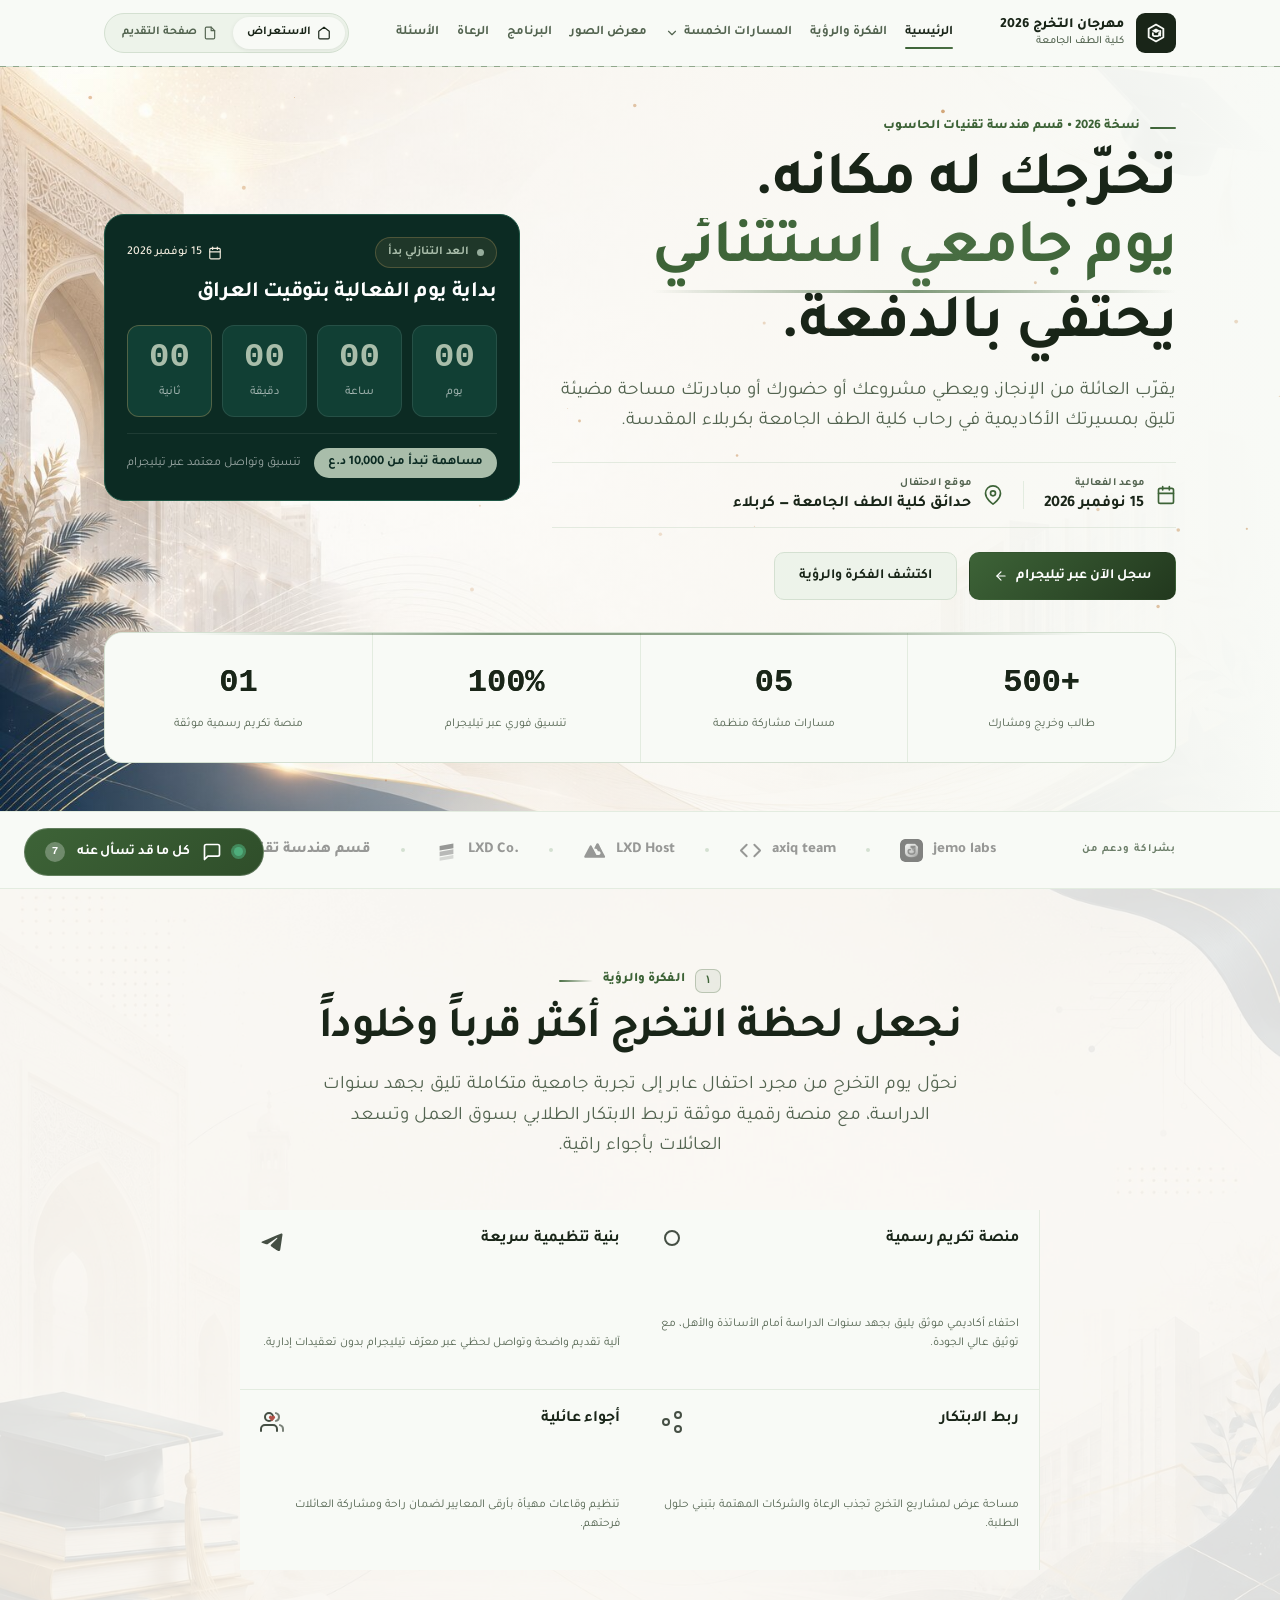
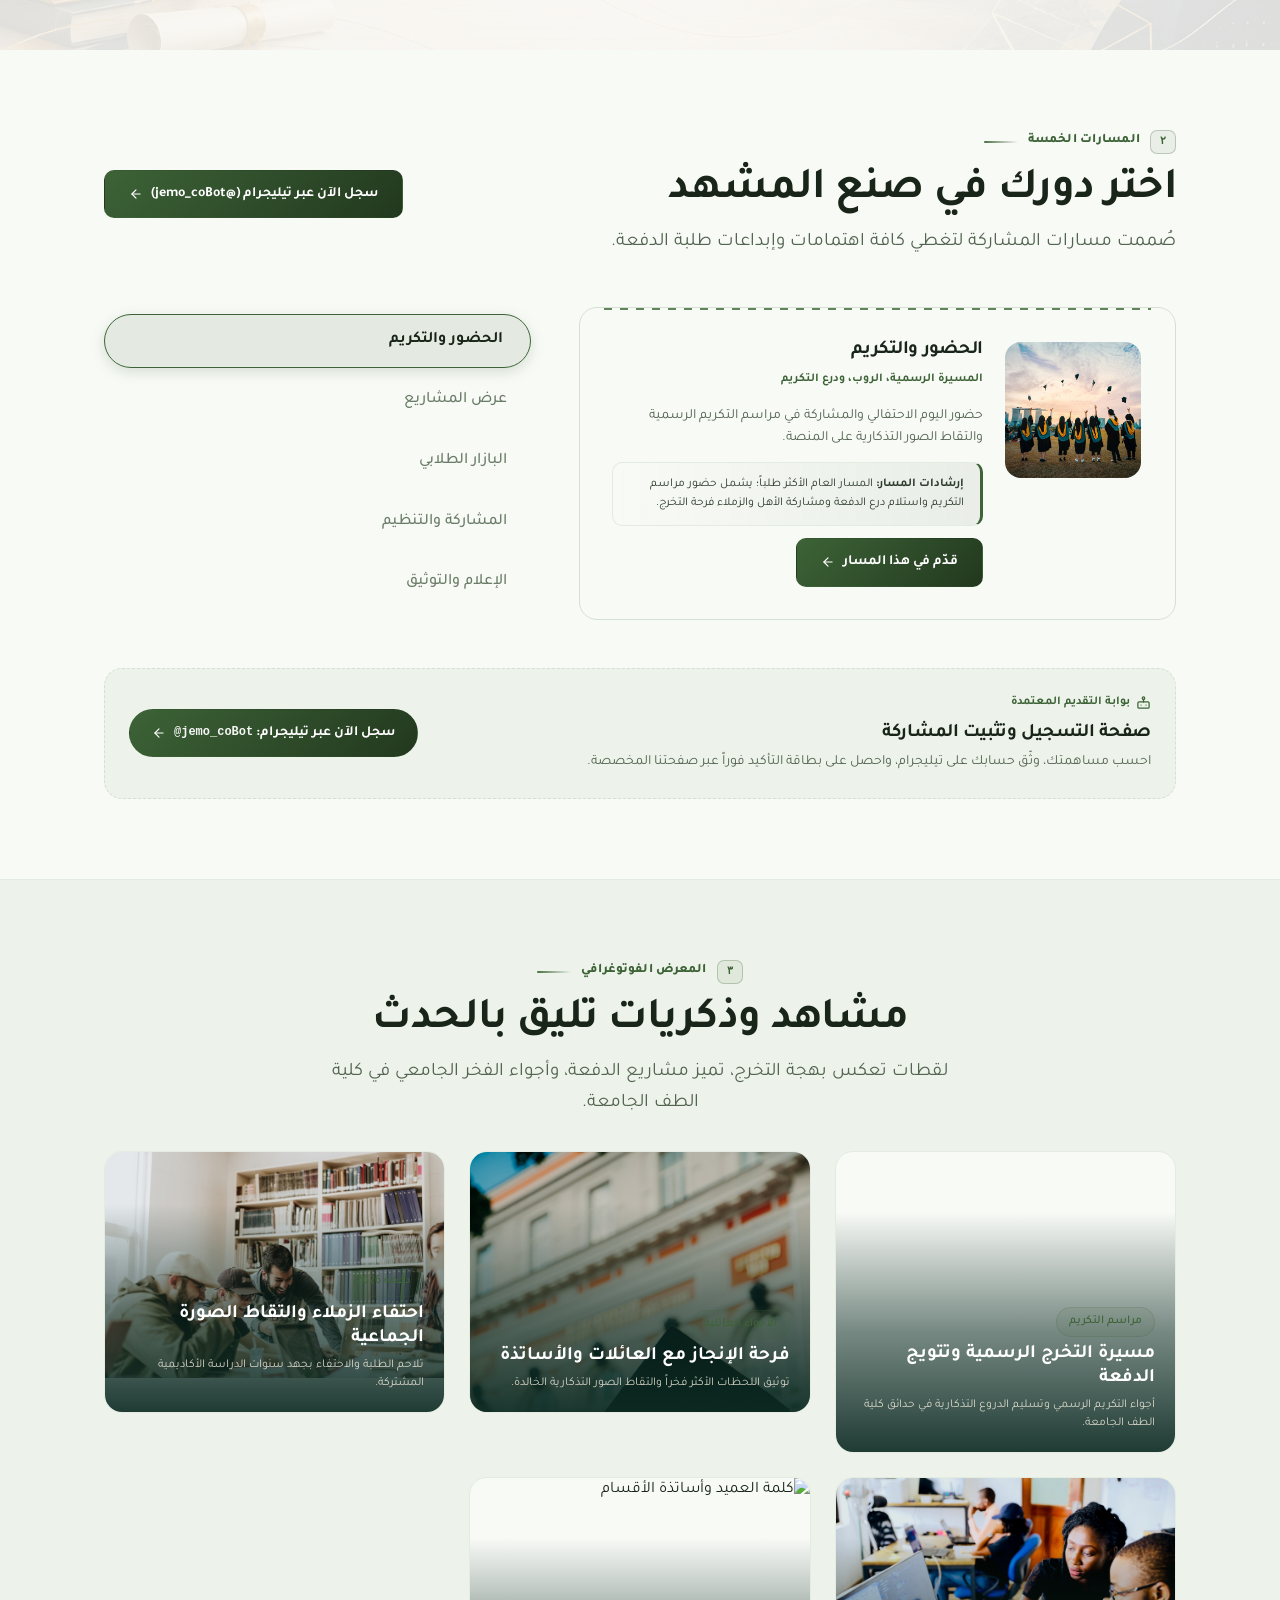
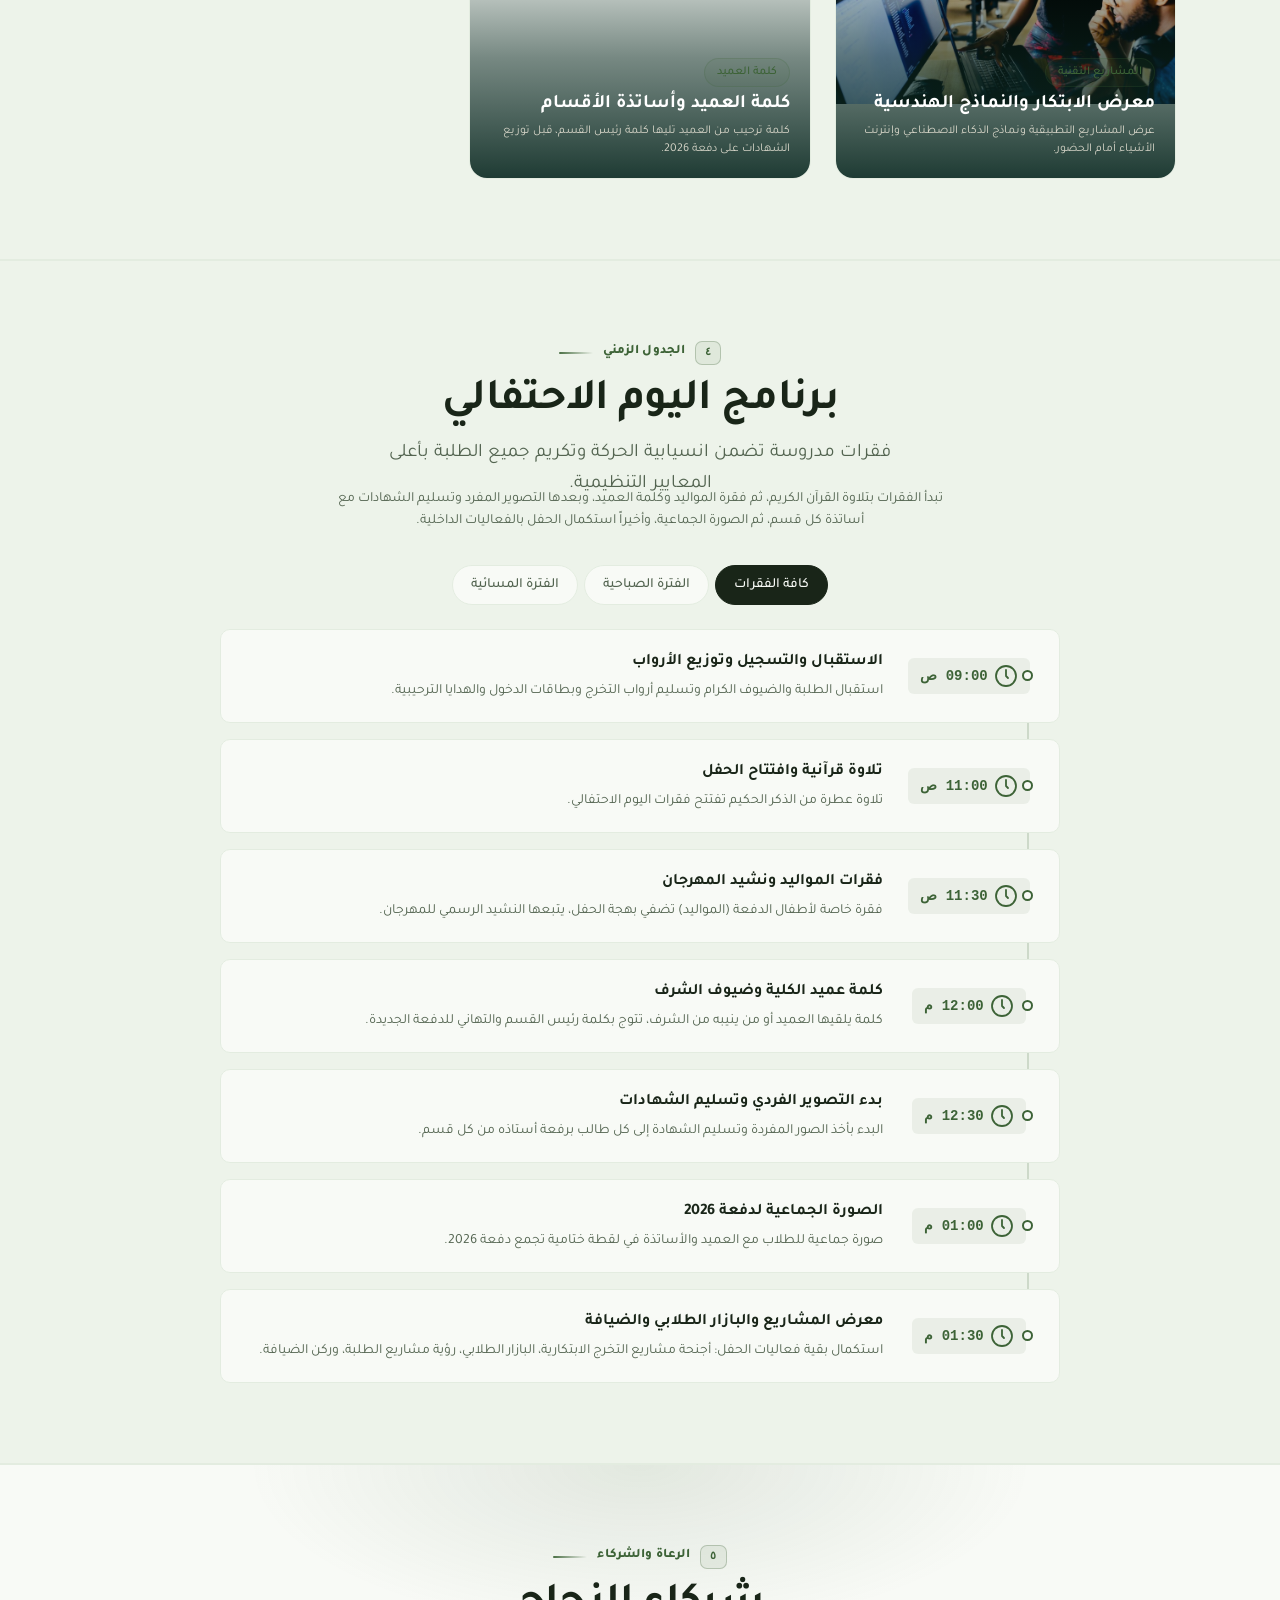
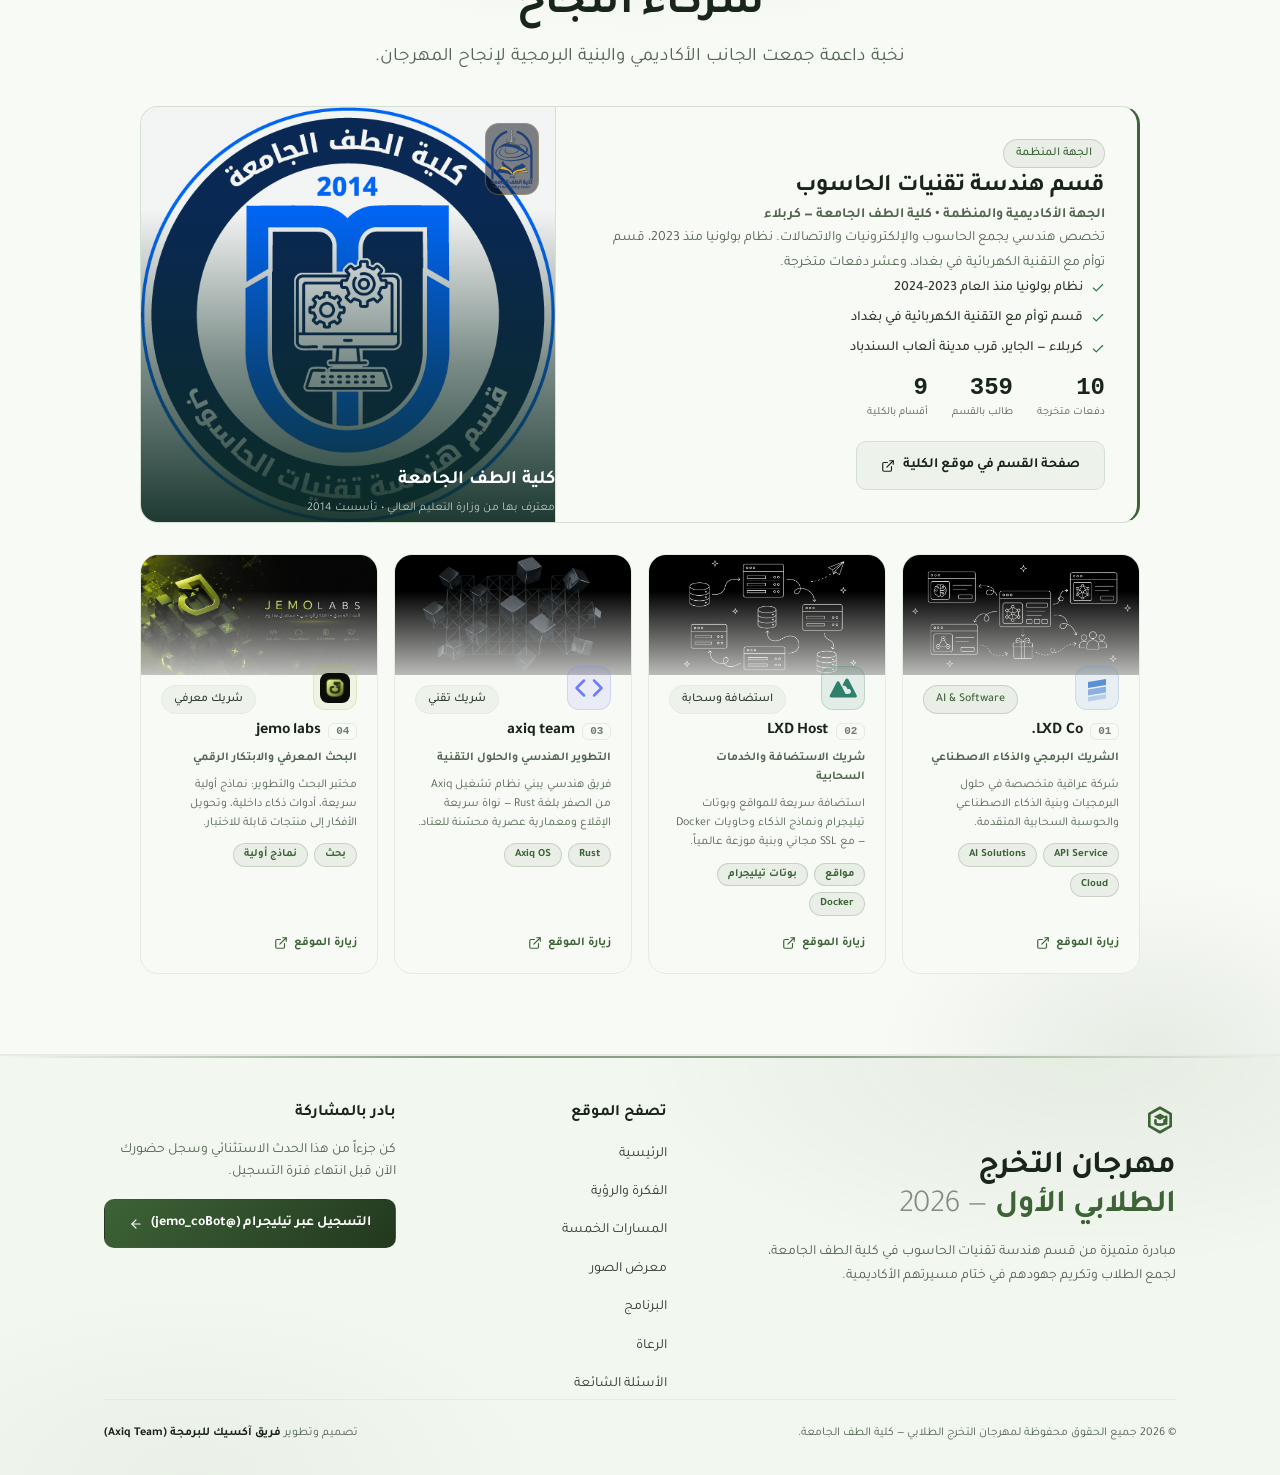
==== commit 71fdf4f3: "Switch to Light Olive theme; remove dark theme and gold palette" ====
--- a/index.html
+++ b/index.html
@@ -3,7 +3,7 @@
   <head>
     <meta charset="UTF-8" />
     <meta name="viewport" content="width=device-width, initial-scale=1.0" />
-    <meta name="theme-color" content="#0c2b23" />
+    <meta name="theme-color" content="#3d6337" />
     <meta name="description" content="مهرجان التخرج الطلابي الأول 2026 — قسم هندسة تقنيات الحاسوب | كلية الطف الجامعة (كربلاء المقدسة)." />
     <meta name="robots" content="index,follow,max-image-preview:large" />
     <link rel="icon" type="image/svg+xml" href="./public/favicon.svg" sizes="any" />
@@ -13,8 +13,8 @@
     <link rel="preconnect" href="https://fonts.gstatic.com" crossorigin />
     <link href="https://fonts.googleapis.com/css2?family=Tajawal:wght@400;500;700;800&display=swap" rel="stylesheet" />
     <link rel="stylesheet" href="./src/style.css" />
-    <meta name="color-scheme" content="light dark" />
-    <script>(function(){try{var t=localStorage.getItem("mgf-theme");if(!t)t="dark";document.documentElement.dataset.theme=t;}catch(e){}})();</script>
+    <meta name="color-scheme" content="light" />
+    <script>(function(){try{localStorage.removeItem("mgf-theme");document.documentElement.dataset.theme="light";}catch(e){}})();</script>
     <title>مهرجان التخرج الطلابي الأول 2026 — قسم هندسة تقنيات الحاسوب | كلية الطف الجامعة</title>
 
     <!-- Open Graph / Twitter Card: تحسين شكل مشاركة الرابط على واتساب وتويتر وفيسبوك -->
@@ -45,7 +45,7 @@
       "endDate": "2026-11-15T21:00:00+03:00",
       "location": {
         "@type": "Place",
-        "name": "مجمع الكليات الهندسية",
+        "name": "حدائق كلية الطف الجامعة",
         "address": {
           "@type": "PostalAddress",
           "addressCountry": "IQ",
--- a/src/style.css
+++ b/src/style.css
@@ -1,25 +1,26 @@
 :root {
-  /* ===== نظام "وثيقة التخرج" — الورق الكريمي (الوضع النهاري) ===== */
-  /* هوية بصرية مستوحاة من شهادة التخرج: ورق كريمي دافئ، حبر أخضر داكن، */
-  /* وإطار ذهبي — نفس عائلة الهوية مع الوضع الليلي */
-  --bg: #f5f0e4;
-  --surface: #ece4d2;
-  --surface-warm: #f8f3e7;
-  --fg: #10281e;
-  --fg-2: #2c4636;
-  --muted: #55695a;
-  --meta: #4d6353;
-  --border: #d5cbb2;
-  --border-soft: #e4dcc7;
-  --accent: #0e5138;
-  --accent-on: #f5f0e4;
-  --accent-hover: #0a3f2b;
-  --accent-active: #083223;
-  --success: #1d7a52;
+  /* ===== نظام "الزيتوني الفاتح" — Light Olive ===== */
+  /* هوية بصرية زيتونية نقية وخفيفة: خلفية فاتحة مريحة، حبر زيتوني داكن، */
+  /* ولمسات زيتونية متناسقة خالية من الألوان الذهبية والقالب الليلي */
+  color-scheme: light;
+  --bg: #f8faf6;
+  --surface: #edf3ea;
+  --surface-warm: #f2f7ef;
+  --fg: #192518;
+  --fg-2: #2d3b2b;
+  --muted: #536450;
+  --meta: #6b7d68;
+  --border: #d4e0d1;
+  --border-soft: #e3ece0;
+  --accent: #3d6337;
+  --accent-on: #ffffff;
+  --accent-hover: #2f4e2a;
+  --accent-active: #22381e;
+  --success: #287543;
   --warn: #8a6a1f;
   --danger: #a3271d;
-  --gold: #a8842f;
-  --gold-soft: #c9a767;
+  --gold: #4a6f44;
+  --gold-soft: #6d9366;
   --font-display: "Tajawal",
   -apple-system,
   BlinkMacSystemFont,
@@ -121,7 +122,7 @@
 
 .progress-bar-fill {
   height:100%;
-  background:linear-gradient(90deg,#0e5138,#1d7a52,#a8842f);
+  background:linear-gradient(90deg, var(--accent), #4a6f44, #6d9366);
   width:0%;
   transition:width .1s linear;
 }
@@ -662,13 +663,13 @@
   }
 }
 
-[data-theme="dark"] .hero-event-details {
+[data-theme="dark-disabled"] .hero-event-details {
   border-color: rgba(255, 255, 255, 0.08);
 }
-[data-theme="dark"] .event-detail-separator {
+[data-theme="dark-disabled"] .event-detail-separator {
   background: rgba(255, 255, 255, 0.12);
 }
-[data-theme="dark"] .event-detail-val {
+[data-theme="dark-disabled"] .event-detail-val {
   color: #fff;
 }
 .hero-actions {
@@ -2392,7 +2393,7 @@
   left: 0;
   right: 0;
   height: 2px;
-  background: linear-gradient(90deg, transparent 0%, var(--accent) 35%, #a8842f 65%, transparent 100%);
+  background: linear-gradient(90deg, transparent 0%, var(--accent) 35%, var(--gold) 65%, transparent 100%);
   opacity: 0.6;
 }
 
@@ -3764,12 +3765,12 @@
    ═══════════════════════════════════════════ */
 :root {
   color-scheme: light;
-  --ink-premium: #0c2b23;
+  --ink-premium: #192518;
   --shadow-premium: none;
   --shadow-gold: none;
   --ring-gold: none;
 }
-[data-theme="dark"] {
+[data-theme="dark-disabled"] {
   color-scheme: dark;
   /* ===== الوضع الليلي — لوحة التخرج: أخضر حبلي داكن + ذهبي + كريمي ===== */
   --bg: #0c2b23;
@@ -3800,17 +3801,9 @@
 ::-webkit-scrollbar-thumb { background: var(--border); border-radius: 99px; border: 2px solid var(--bg); }
 ::-webkit-scrollbar-thumb:hover { background: var(--accent); }
 
-/* Theme toggle */
+/* Theme toggle (disabled — light olive only) */
 .theme-toggle-btn {
-  width: 36px; height: 36px;
-  display: inline-flex; align-items: center; justify-content: center;
-  border-radius: 50%;
-  border: 1px solid var(--border);
-  background: var(--surface);
-  color: var(--fg-2);
-  cursor: pointer;
-  transition: all .25s var(--ease-standard);
-  flex-shrink: 0;
+  display: none !important;
 }
 .theme-toggle-btn:hover { border-color: var(--accent); color: var(--accent); transform: translateY(-1px) rotate(12deg); box-shadow: var(--shadow-gold); }
 .theme-toggle-btn svg { width: 17px; height: 17px; }
@@ -3824,7 +3817,7 @@
     radial-gradient(700px 420px at 10% 90%, rgba\(14,\s*81,\s*56,.12), transparent 60%),
     radial-gradient(400px 300px at 50% 50%, rgba(201,167,103,.07), transparent 65%);
 }
-[data-theme="dark"] .hero-wrapper:before {
+[data-theme="dark-disabled"] .hero-wrapper:before {
   background:
     radial-gradient(600px 320px at 85% 15%, rgba(201,167,103,.22), transparent 60%),
     radial-gradient(700px 420px at 10% 90%, rgba\(12,\s*43,\s*35,.18), transparent 60%),
@@ -3865,7 +3858,7 @@
   position: relative; overflow: hidden;
 }
 /* dark accent is light blue — flip to dark-ink text on a light gradient */
-[data-theme="dark"] .btn-primary {
+[data-theme="dark-disabled"] .btn-primary {
   background: linear-gradient(135deg, var(--accent-hover) 0%, var(--accent) 100%);
   box-shadow: var(--shadow-gold), inset 0 1px 0 rgba(255,255,255,.35);
 }
@@ -3888,8 +3881,8 @@
 .stat-cell { transition: background .25s; position: relative; }
 .stat-cell:hover { background: color-mix(in oklab, var(--accent), transparent 94%); }
 .stat-number { background: linear-gradient(180deg, var(--fg), var(--muted)); -webkit-background-clip: text; background-clip: text; }
-[data-theme="dark"] .stat-number { background: linear-gradient(180deg, #fff, var(--gold-soft)); -webkit-background-clip: text; background-clip: text; color: transparent; }
-[data-theme="dark"] .stat-number:not(:empty) { color: transparent; }
+[data-theme="dark-disabled"] .stat-number { background: linear-gradient(180deg, #fff, var(--gold-soft)); -webkit-background-clip: text; background-clip: text; color: transparent; }
+[data-theme="dark-disabled"] .stat-number:not(:empty) { color: transparent; }
 
 /* ── Tracks premium ── */
 #track-content-container {
@@ -3925,7 +3918,7 @@
   border: 1.5px solid var(--accent) !important;
   box-shadow: 0 4px 14px color-mix(in oklab, var(--accent), transparent 82%) !important;
 }
-[data-theme="dark"] .track-menu-indicator {
+[data-theme="dark-disabled"] .track-menu-indicator {
   background: color-mix(in oklab, var(--accent), transparent 85%) !important;
   border-color: var(--accent) !important;
   box-shadow: 0 4px 14px rgba\(12,\s*43,\s*35, 0.25) !important;
@@ -3944,17 +3937,17 @@
 .timeline-item:hover { transform: translateY(-2px); box-shadow: var(--shadow-premium); border-color: var(--accent); }
 
 /* Nav dark */
-[data-theme="dark"] .site-nav { background: rgba(11, 18, 32,.82); }
-[data-theme="dark"] .view-tab-btn.active { background: #1e5645; color: var(--fg); }
-[data-theme="dark"] .hero-wrapper > div[style*="linear-gradient"] { opacity: .14; }
-[data-theme="dark"] img { filter: saturate(1.05) contrast(1.03); }
+[data-theme="dark-disabled"] .site-nav { background: rgba(11, 18, 32,.82); }
+[data-theme="dark-disabled"] .view-tab-btn.active { background: #1e5645; color: var(--fg); }
+[data-theme="dark-disabled"] .hero-wrapper > div[style*="linear-gradient"] { opacity: .14; }
+[data-theme="dark-disabled"] img { filter: saturate(1.05) contrast(1.03); }
 
 /* Section surfaces in dark */
-[data-theme="dark"] .section-surface { background: #0c2b23; }
-[data-theme="dark"] .card-dotted-frame { background: linear-gradient(145deg, #17223a, #0c2b23 45%, #0c2b23); color: var(--fg); }
-[data-theme="dark"] .animated-grid-item { background: #113f34; }
-[data-theme="dark"] .animated-grid-item:hover { background: #113f34; }
-[data-theme="dark"] .site-footer {
+[data-theme="dark-disabled"] .section-surface { background: #0c2b23; }
+[data-theme="dark-disabled"] .card-dotted-frame { background: linear-gradient(145deg, #17223a, #0c2b23 45%, #0c2b23); color: var(--fg); }
+[data-theme="dark-disabled"] .animated-grid-item { background: #113f34; }
+[data-theme="dark-disabled"] .animated-grid-item:hover { background: #113f34; }
+[data-theme="dark-disabled"] .site-footer {
   background-color: #070d1a;
   background-image:
     radial-gradient(ellipse 650px 300px at 85% 0%, rgba(201,167,103, 0.08), transparent 70%),
@@ -3963,53 +3956,53 @@
 }
 
 /* Apply portal dark surfaces */
-[data-theme="dark"] .form-card,
-[data-theme="dark"] .summary-card,
-[data-theme="dark"] .receipt-card {
+[data-theme="dark-disabled"] .form-card,
+[data-theme="dark-disabled"] .summary-card,
+[data-theme="dark-disabled"] .receipt-card {
   background: #113f34;
   border-color: #1e5645;
 }
-[data-theme="dark"] .form-input,
-[data-theme="dark"] .form-select,
-[data-theme="dark"] .form-textarea {
+[data-theme="dark-disabled"] .form-input,
+[data-theme="dark-disabled"] .form-select,
+[data-theme="dark-disabled"] .form-textarea {
   background: #113f34;
   border-color: #1e5645;
   color: var(--fg);
 }
-[data-theme="dark"] .form-input:focus,
-[data-theme="dark"] .form-select:focus,
-[data-theme="dark"] .form-textarea:focus {
+[data-theme="dark-disabled"] .form-input:focus,
+[data-theme="dark-disabled"] .form-select:focus,
+[data-theme="dark-disabled"] .form-textarea:focus {
   border-color: var(--accent);
   background: #113f34;
 }
-[data-theme="dark"] .calc-box {
+[data-theme="dark-disabled"] .calc-box {
   background: #0c2b23;
   border-color: #1e5645;
 }
-[data-theme="dark"] .track-radio-item {
+[data-theme="dark-disabled"] .track-radio-item {
   background: #113f34;
   border-color: #1e5645;
 }
-[data-theme="dark"] .track-radio-item:hover {
+[data-theme="dark-disabled"] .track-radio-item:hover {
   border-color: var(--accent);
 }
-[data-theme="dark"] .track-radio-item.selected {
+[data-theme="dark-disabled"] .track-radio-item.selected {
   background: rgba(201,167,103, 0.12);
   border-color: var(--accent);
 }
-[data-theme="dark"] .upload-dropzone {
+[data-theme="dark-disabled"] .upload-dropzone {
   background: #113f34;
   border-color: #1e5645;
 }
-[data-theme="dark"] .summary-guarantee-box {
+[data-theme="dark-disabled"] .summary-guarantee-box {
   background: #0c2b23;
   border-color: #17493a;
 }
-[data-theme="dark"] .receipt-code-box {
+[data-theme="dark-disabled"] .receipt-code-box {
   background: #0c2b23;
   border-color: #1e5645;
 }
-[data-theme="dark"] .form-progress-step-dot {
+[data-theme="dark-disabled"] .form-progress-step-dot {
   background: #113f34;
   border-color: #1e5645;
 }
@@ -4031,12 +4024,12 @@
   position: absolute; inset: 0; z-index: 1; pointer-events: none;
   background: rgba(250, 248, 243, 0.88);
 }
-[data-theme="dark"] .hero-veil {
+[data-theme="dark-disabled"] .hero-veil {
   background: linear-gradient(270deg, var(--bg) 5%, rgba(11, 18, 32,.92) 45%, rgba(11, 18, 32,.55) 75%, rgba(11, 18, 32,.25) 100%);
 }
-[data-theme="dark"] .section-veil { background: rgba(11, 18, 32, 0.9); }
-[data-theme="dark"] .has-bg-art { background-blend-mode: multiply; }
-[data-theme="dark"] #about, [data-theme="dark"] #sponsors { background-color: #0c2b23; }
+[data-theme="dark-disabled"] .section-veil { background: rgba(11, 18, 32, 0.9); }
+[data-theme="dark-disabled"] .has-bg-art { background-blend-mode: multiply; }
+[data-theme="dark-disabled"] #about, [data-theme="dark-disabled"] #sponsors { background-color: #0c2b23; }
 /* keep content above veil */
 .has-bg-art > .container, .hero-wrapper > .container { position: relative; z-index: 3; }
 /* sponsors VIP + grid stay legible on art */
@@ -4353,7 +4346,7 @@
   border-color: var(--accent);
   transform: none;
 }
-[data-theme="dark"] .portal-cta-banner {
+[data-theme="dark-disabled"] .portal-cta-banner {
   background: #113f34;
   border-color: #1e5645;
 }
@@ -4450,7 +4443,7 @@
   transition: box-shadow .3s ease, background-color .35s ease;
 }
 .site-nav.scrolled { box-shadow: 0 8px 28px rgba(0,0,0,.12); }
-[data-theme="dark"] .site-nav.scrolled { box-shadow: 0 8px 28px rgba(0,0,0,.5); }
+[data-theme="dark-disabled"] .site-nav.scrolled { box-shadow: 0 8px 28px rgba(0,0,0,.5); }
 .site-nav-inner { height: 66px; position: relative; }
 
 /* Logo block (NVIDIA black-tile vibe, theme-aware) */
@@ -5430,100 +5423,100 @@
   }
 
   /* Dark mode overrides for mobile dock & bottom sheet */
-  [data-theme="dark"] .mobile-bottom-bar {
+  [data-theme="dark-disabled"] .mobile-bottom-bar {
     background: rgba(11, 18, 32, 0.94);
     border-top-color: #1e5645;
     box-shadow: 0 -4px 20px rgba(0, 0, 0, 0.4);
   }
-  [data-theme="dark"] .mobile-bar-faq {
+  [data-theme="dark-disabled"] .mobile-bar-faq {
     background: #113f34;
     border-color: #1e5645;
     color: var(--fg);
   }
-  [data-theme="dark"] .sheet-drag-handle {
+  [data-theme="dark-disabled"] .sheet-drag-handle {
     background: #2f3d5c;
   }
-  [data-theme="dark"] .mobile-bar-badge {
+  [data-theme="dark-disabled"] .mobile-bar-badge {
     border-color: #113f34;
   }
 }
 
 /* Dark Mode Overrides */
-[data-theme="dark"] .faq-chat-window {
+[data-theme="dark-disabled"] .faq-chat-window {
   background: #113f34;
   border-color: #1e5645;
   box-shadow: 0 24px 56px rgba(0, 0, 0, 0.65), 0 4px 16px rgba(0, 0, 0, 0.4);
 }
 
-[data-theme="dark"] .faq-chat-header {
+[data-theme="dark-disabled"] .faq-chat-header {
   background: #113f34;
   border-color: #1e5645;
 }
 
-[data-theme="dark"] .faq-avatar-status {
+[data-theme="dark-disabled"] .faq-avatar-status {
   border-color: #113f34;
 }
 
-[data-theme="dark"] .faq-msg-avatar {
+[data-theme="dark-disabled"] .faq-msg-avatar {
   background: #113f34;
   border-color: #1e5645;
 }
 
-[data-theme="dark"] .faq-msg-bubble {
+[data-theme="dark-disabled"] .faq-msg-bubble {
   background: #113f34;
   border-color: #1e5645;
 }
 
-[data-theme="dark"] .faq-chat-item {
+[data-theme="dark-disabled"] .faq-chat-item {
   background: #113f34;
   border-color: #1e5645;
 }
 
-[data-theme="dark"] .faq-chat-item:hover {
+[data-theme="dark-disabled"] .faq-chat-item:hover {
   background: #113f34;
   border-color: #1e5645;
 }
 
-[data-theme="dark"] .faq-chat-item.open {
+[data-theme="dark-disabled"] .faq-chat-item.open {
   background: #113f34;
   border-color: var(--accent);
 }
 
-[data-theme="dark"] .faq-chat-a-bubble {
+[data-theme="dark-disabled"] .faq-chat-a-bubble {
   background: rgba\(12,\s*43,\s*35, 0.1);
   border-color: rgba\(12,\s*43,\s*35, 0.25);
   color: #ddd5c2;
 }
 
-[data-theme="dark"] .faq-chat-copy-btn {
+[data-theme="dark-disabled"] .faq-chat-copy-btn {
   background: #113f34;
   border-color: #1e5645;
   color: var(--muted);
 }
 
-[data-theme="dark"] .faq-chat-copy-btn:hover {
+[data-theme="dark-disabled"] .faq-chat-copy-btn:hover {
   background: #1d2a44;
   color: var(--accent);
 }
 
-[data-theme="dark"] .faq-chat-extra {
+[data-theme="dark-disabled"] .faq-chat-extra {
   background: #0c2b23;
   border-color: #1e5645;
 }
 
 
-[data-theme="dark"] .faq-chat-search-wrap {
+[data-theme="dark-disabled"] .faq-chat-search-wrap {
   background: #0c2b23;
   border-color: #1e5645;
 }
 
-[data-theme="dark"] .faq-chat-search-input {
+[data-theme="dark-disabled"] .faq-chat-search-input {
   background: #0c2b23;
   border-color: #1e5645;
   color: var(--fg);
 }
 
-[data-theme="dark"] .faq-chat-search-input:focus {
+[data-theme="dark-disabled"] .faq-chat-search-input:focus {
   border-color: var(--accent);
 }
 
@@ -5543,7 +5536,7 @@
   margin-bottom: var(--space-8);
 }
 
-[data-theme="dark"] .apply-hero {
+[data-theme="dark-disabled"] .apply-hero {
   background: radial-gradient(ellipse 700px 320px at 50% 0%, rgba(201,167,103, 0.12), transparent 70%), #0c2b23;
 }
 
@@ -5694,12 +5687,12 @@
   box-shadow: 0 0 0 1px var(--accent), var(--shadow-gold);
 }
 
-[data-theme="dark"] .apply-track-card {
+[data-theme="dark-disabled"] .apply-track-card {
   background: #113f34;
   border-color: #1e5645;
 }
 
-[data-theme="dark"] .apply-track-card.selected {
+[data-theme="dark-disabled"] .apply-track-card.selected {
   background: rgba(201,167,103, 0.12);
   border-color: var(--accent);
 }
@@ -5791,7 +5784,7 @@
   box-shadow: var(--elev-subtle);
 }
 
-[data-theme="dark"] .apply-term-box {
+[data-theme="dark-disabled"] .apply-term-box {
   background: #113f34;
   border-color: #1e5645;
 }
@@ -5815,7 +5808,7 @@
   flex-shrink: 0;
 }
 
-[data-theme="dark"] .apply-term-icon {
+[data-theme="dark-disabled"] .apply-term-icon {
   background: rgba(201,167,103, 0.14);
 }
 
@@ -5849,7 +5842,7 @@
   margin-top: var(--space-4);
 }
 
-[data-theme="dark"] .apply-cta-card {
+[data-theme="dark-disabled"] .apply-cta-card {
   background: linear-gradient(135deg, rgba(201,167,103, 0.14), #113f34);
   border-color: rgba(201,167,103, 0.35);
   box-shadow: 0 16px 40px -10px rgba(0, 0, 0, 0.5), 0 0 20px rgba(201,167,103, 0.1);
@@ -5982,7 +5975,7 @@
   flex-direction: column;
 }
 
-[data-theme="dark"] .bot-console-prompts {
+[data-theme="dark-disabled"] .bot-console-prompts {
   background: #113f34;
   border-color: #1e5645;
 }
@@ -6028,7 +6021,7 @@
   position: relative;
 }
 
-[data-theme="dark"] .bot-prompt-btn {
+[data-theme="dark-disabled"] .bot-prompt-btn {
   background: #113f34;
   border-color: #1e5645;
 }
@@ -6045,7 +6038,7 @@
   box-shadow: 0 0 0 1px var(--accent), var(--shadow-gold);
 }
 
-[data-theme="dark"] .bot-prompt-btn.active {
+[data-theme="dark-disabled"] .bot-prompt-btn.active {
   background: rgba(201,167,103, 0.14);
   border-color: var(--accent);
 }
@@ -6063,7 +6056,7 @@
   transition: all var(--motion-fast);
 }
 
-[data-theme="dark"] .bot-prompt-icon {
+[data-theme="dark-disabled"] .bot-prompt-icon {
   background: rgba(201,167,103, 0.15);
 }
 
@@ -6128,7 +6121,7 @@
   box-shadow: var(--shadow-gold);
 }
 
-[data-theme="dark"] .bot-console-screen {
+[data-theme="dark-disabled"] .bot-console-screen {
   background: #0c2b23;
   border-color: #1e5645;
   box-shadow: 0 20px 48px -12px rgba(0, 0, 0, 0.6);
@@ -6144,7 +6137,7 @@
   gap: 12px;
 }
 
-[data-theme="dark"] .bot-screen-header {
+[data-theme="dark-disabled"] .bot-screen-header {
   background: #0c2b23;
   border-color: #1e5645;
 }
@@ -6257,7 +6250,7 @@
   border-radius: var(--radius-pill);
 }
 
-[data-theme="dark"] .bot-chat-date span {
+[data-theme="dark-disabled"] .bot-chat-date span {
   background: #113f34;
 }
 
@@ -6325,7 +6318,7 @@
   box-shadow: var(--elev-subtle);
 }
 
-[data-theme="dark"] .bot-bubble-reply {
+[data-theme="dark-disabled"] .bot-bubble-reply {
   background: #113f34;
   border-color: #293651;
 }
@@ -6398,7 +6391,7 @@
   flex-wrap: wrap;
 }
 
-[data-theme="dark"] .bot-screen-footer {
+[data-theme="dark-disabled"] .bot-screen-footer {
   background: #0c2b23;
   border-color: #1e5645;
 }
@@ -6513,28 +6506,28 @@
    always-dark surfaces (countdown, sponsor visual, chat FAB).
    Light theme is untouched.
    ═══════════════════════════════════════════ */
-[data-theme="dark"] .cd-status {
+[data-theme="dark-disabled"] .cd-status {
   color: #b9c9dd;
   background: rgba(201,167,103, .12);
   border-color: rgba(201,167,103, .3);
 }
-[data-theme="dark"] .timer-tile-sec { border-color: rgba(201,167,103, .38); }
-[data-theme="dark"] .countdown-footer-price { color: #08111f; }
-
-[data-theme="dark"] .progress-bar-fill { background: linear-gradient(90deg, #c9a767, #2f7f6d, #a9bdaa); }
-[data-theme="dark"] .btn-primary:hover { box-shadow: 0 18px 40px -8px rgba\(12,\s*43,\s*35, .6); }
-[data-theme="dark"] .track-tab-pill.active { background: linear-gradient(135deg, var(--accent), var(--accent-active)); }
-[data-theme="dark"] .faq-chat-fab {
+[data-theme="dark-disabled"] .timer-tile-sec { border-color: rgba(201,167,103, .38); }
+[data-theme="dark-disabled"] .countdown-footer-price { color: #08111f; }
+
+[data-theme="dark-disabled"] .progress-bar-fill { background: linear-gradient(90deg, #c9a767, #2f7f6d, #a9bdaa); }
+[data-theme="dark-disabled"] .btn-primary:hover { box-shadow: 0 18px 40px -8px rgba\(12,\s*43,\s*35, .6); }
+[data-theme="dark-disabled"] .track-tab-pill.active { background: linear-gradient(135deg, var(--accent), var(--accent-active)); }
+[data-theme="dark-disabled"] .faq-chat-fab {
   box-shadow: 0 8px 24px rgba\(12,\s*43,\s*35, .5), 0 2px 8px rgba(0, 0, 0, 0.12);
 }
-[data-theme="dark"] .faq-chat-fab:hover {
+[data-theme="dark-disabled"] .faq-chat-fab:hover {
   box-shadow: 0 12px 28px rgba\(12,\s*43,\s*35, .62), 0 4px 10px rgba(0, 0, 0, 0.15);
 }
-[data-theme="dark"] .faq-chat-item.open { box-shadow: 0 4px 14px rgba\(12,\s*43,\s*35, .3); }
-[data-theme="dark"] .sponsor-feature-glyph svg { filter: drop-shadow(0 8px 24px rgba(201,167,103, .35)); }
-[data-theme="dark"] .sponsor-feature-emblem { border-color: rgba(201,167,103, .42); }
-[data-theme="dark"] .gallery-overlay,
-[data-theme="dark"] .sponsor-feature-photo:after {
+[data-theme="dark-disabled"] .faq-chat-item.open { box-shadow: 0 4px 14px rgba\(12,\s*43,\s*35, .3); }
+[data-theme="dark-disabled"] .sponsor-feature-glyph svg { filter: drop-shadow(0 8px 24px rgba(201,167,103, .35)); }
+[data-theme="dark-disabled"] .sponsor-feature-emblem { border-color: rgba(201,167,103, .42); }
+[data-theme="dark-disabled"] .gallery-overlay,
+[data-theme="dark-disabled"] .sponsor-feature-photo:after {
   background: linear-gradient(180deg, transparent 20%, rgba(5, 10, 20, .55) 60%, rgba(5, 10, 20, .93));
 }
 
